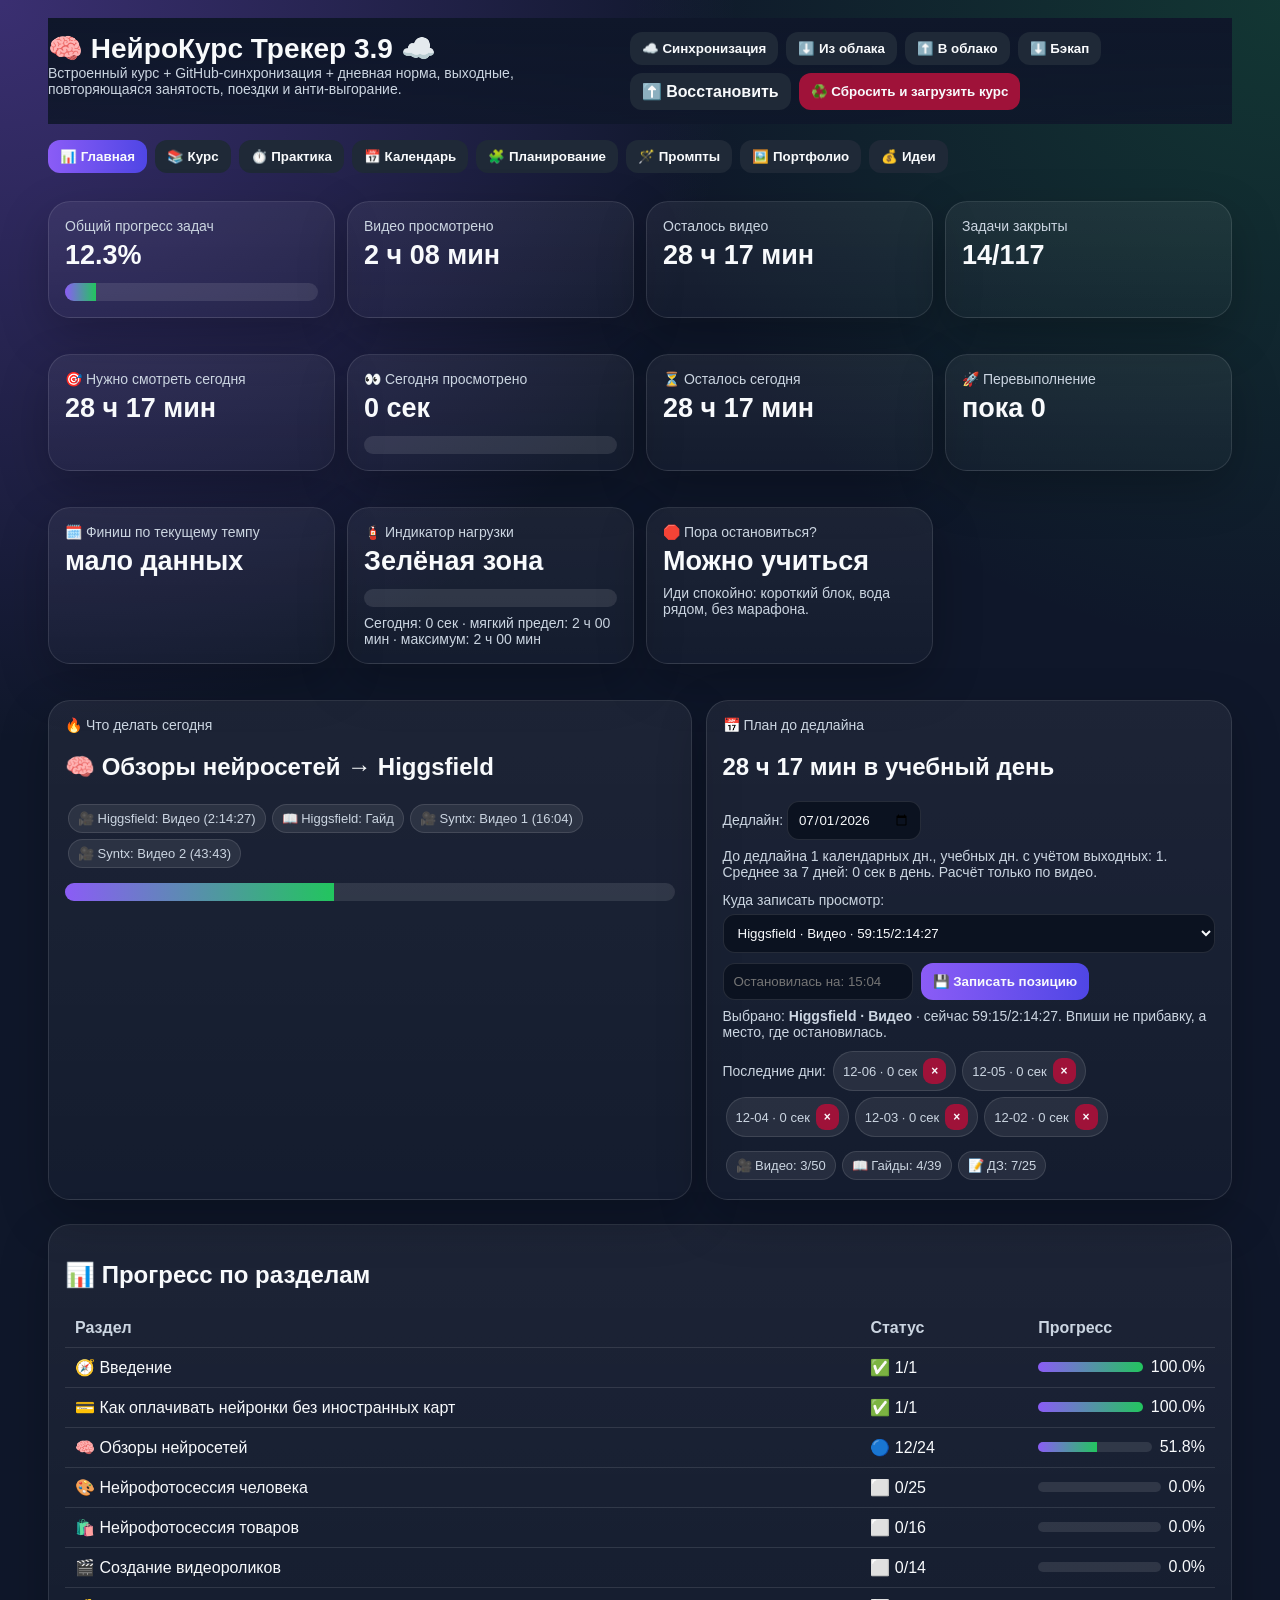
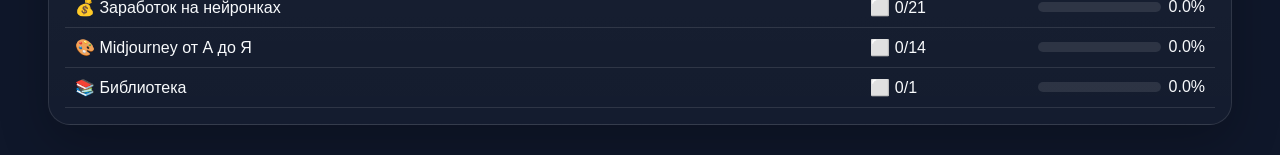
==== index.html @ 078c9fbd "Add files via upload" ====
<!doctype html>
<html lang="ru">
<head>
<meta charset="utf-8">
<meta name="viewport" content="width=device-width, initial-scale=1">
<link rel="manifest" href="./manifest.json">
<meta name="theme-color" content="#7c3aed">
<title>НейроКурс Трекер 3.9 ☁️</title>
<style>
:root{--bg:#0f172a;--card:#111827;--card2:#1f2937;--text:#f8fafc;--muted:#cbd5e1;--line:rgba(255,255,255,.11);--a:#8b5cf6;--b:#22c55e}
*{box-sizing:border-box}body{margin:0;font-family:Segoe UI,Arial,sans-serif;background:radial-gradient(circle at 0 0,rgba(139,92,246,.35),transparent 34%),radial-gradient(circle at 100% 0,rgba(34,197,94,.18),transparent 30%),var(--bg);color:var(--text)}.app{max-width:1220px;margin:auto;padding:18px}.top{display:flex;justify-content:space-between;gap:12px;align-items:flex-start;position:sticky;top:0;background:linear-gradient(180deg,var(--bg),rgba(15,23,42,.88));backdrop-filter:blur(10px);z-index:10;padding:14px 0}h1{margin:0;font-size:28px}.small{color:var(--muted);font-size:14px}button,.filelabel{border:0;border-radius:12px;padding:9px 12px;background:var(--card2);color:var(--text);cursor:pointer;font-weight:700}.primary{background:linear-gradient(90deg,var(--a),#4f46e5)}.good{background:#166534}.warn{background:#854d0e}.danger{background:#9f1239}input[type=file]{display:none}.actions,.nav,.tabs{display:flex;gap:8px;flex-wrap:wrap}.nav{margin:16px 0}.nav button.active,.tab.active{background:linear-gradient(90deg,var(--a),#4f46e5)}.cards{display:grid;grid-template-columns:repeat(4,1fr);gap:12px;margin:12px 0}.quickBtns{display:flex;gap:8px;flex-wrap:wrap;margin-top:10px}.ghost{background:rgba(255,255,255,.08)}.card{background:linear-gradient(180deg,rgba(255,255,255,.06),rgba(255,255,255,.025));border:1px solid var(--line);border-radius:22px;padding:16px;box-shadow:0 18px 50px rgba(0,0,0,.24);margin:12px 0}.metric{font-size:27px;font-weight:900;margin-top:6px}.bar{height:18px;background:rgba(255,255,255,.1);border-radius:999px;overflow:hidden;margin-top:12px}.fill{height:100%;background:linear-gradient(90deg,var(--a),var(--b));width:0%;transition:.25s}.grid{display:grid;grid-template-columns:1.1fr .9fr;gap:14px}.pill{display:inline-flex;gap:6px;align-items:center;background:rgba(255,255,255,.08);border:1px solid var(--line);padding:6px 9px;border-radius:999px;font-size:13px;color:var(--muted);margin:3px}.hidden{display:none}input,textarea,select{border:1px solid var(--line);background:#0b1220;color:var(--text);border-radius:12px;padding:10px;font-family:inherit}textarea{width:100%;min-height:80px}.search{width:100%;margin:8px 0}.item{display:grid;grid-template-columns:44px 1fr 120px 135px 185px;gap:10px;align-items:center;padding:10px;border:1px solid var(--line);border-radius:14px;background:rgba(255,255,255,.035);margin:7px 0}.type{font-size:22px;text-align:center}.title{font-weight:750}.duration{color:var(--muted)}.status{font-weight:900}.controls{display:flex;gap:6px;flex-wrap:wrap;justify-content:flex-end}.mini{padding:6px 8px;border-radius:9px;font-size:12px}.timeInput{width:80px}table{width:100%;border-collapse:collapse}td,th{padding:10px;border-bottom:1px solid var(--line);text-align:left}th{color:var(--muted)}.miniBar{height:10px;background:rgba(255,255,255,.1);border-radius:99px;overflow:hidden}.miniFill{height:100%;background:linear-gradient(90deg,var(--a),var(--b))}.formgrid{display:grid;grid-template-columns:1fr 1fr;gap:10px}.listCard{border:1px solid var(--line);border-radius:16px;padding:12px;margin:8px 0;background:rgba(255,255,255,.035)}.row{display:flex;justify-content:space-between;gap:10px}.calendar{display:grid;grid-template-columns:repeat(7,1fr);gap:6px}.day{min-height:62px;border:1px solid var(--line);border-radius:12px;padding:8px;background:rgba(255,255,255,.035)}.doneDay{background:rgba(34,197,94,.16);border-color:rgba(34,197,94,.45)}.today{outline:2px solid var(--a)}.loadGreen{background:linear-gradient(90deg,#22c55e,#84cc16)}.loadGold{background:linear-gradient(90deg,#22c55e,#facc15)}.loadAmber{background:linear-gradient(90deg,#f59e0b,#fb923c)}.loadRed{background:linear-gradient(90deg,#ef4444,#be123c)}.softBox{border-color:rgba(250,204,21,.35)}.stopBox{border-color:rgba(239,68,68,.45)}.tiny{font-size:12px;color:var(--muted)}.importedTag{color:#93c5fd}.deleteRow{display:flex;justify-content:flex-end;margin-top:8px}.weekdayGrid{display:grid;grid-template-columns:repeat(7,1fr);gap:6px;margin-top:8px}.checkpill{display:flex;align-items:center;justify-content:center;gap:6px;border:1px solid var(--line);border-radius:12px;padding:8px;background:rgba(255,255,255,.04);font-size:13px}.checkpill input{width:auto}.seriesTag{color:#c4b5fd}.rangeTag{color:#fcd34d}@media(max-width:620px){.weekdayGrid{grid-template-columns:repeat(2,1fr)}}@media(max-width:920px){.grid,.cards,.formgrid{grid-template-columns:1fr}.item{grid-template-columns:34px 1fr}.duration,.status,.controls{grid-column:2}.top{position:static;flex-direction:column}.calendar{grid-template-columns:repeat(2,1fr)}}
</style>
</head>
<body>
<div class="app">
<div class="top"><div><h1>🧠 НейроКурс Трекер 3.9 ☁️</h1><div class="small">Встроенный курс + GitHub-синхронизация + дневная норма, выходные, повторяющаяся занятость, поездки и анти-выгорание.</div></div><div class="actions"><button onclick="openSyncSettings()">☁️ Синхронизация</button><button onclick="cloudPull()">⬇️ Из облака</button><button onclick="cloudPush()">⬆️ В облако</button><button onclick="exportAll()">⬇️ Бэкап</button><label class="filelabel">⬆️ Восстановить<input type="file" id="importFile" accept=".json"></label><button onclick="hardReset()" class="danger">♻️ Сбросить и загрузить курс</button></div></div>

<div id="syncModal" class="card hidden" style="border-color:rgba(56,189,248,.45)">
<h2>☁️ Синхронизация через GitHub</h2>
<div class="small">Нужно один раз ввести данные. Прогресс будет храниться в файле <b>progress.json</b> в твоём репозитории.</div>
<div class="formgrid" style="margin-top:10px">
  <input id="syncOwner" placeholder="GitHub логин, например vasiekig-droid">
  <input id="syncRepo" placeholder="Репозиторий, например neurocourse-tracker">
  <input id="syncBranch" placeholder="Ветка, обычно main">
  <input id="syncToken" placeholder="GitHub token">
</div>
<div class="small" style="margin-top:8px">Токен хранится только в браузере этого устройства. Не публикуй его в GitHub и не отправляй никому.</div>
<div class="actions" style="margin-top:10px;justify-content:flex-start">
  <button class="primary" onclick="saveSyncSettings()">💾 Сохранить настройки</button>
  <button onclick="cloudPull()">⬇️ Загрузить прогресс</button>
  <button onclick="cloudPush()">⬆️ Сохранить прогресс</button>
  <button onclick="closeSyncSettings()">Закрыть</button>
</div>
<div id="syncStatus" class="small" style="margin-top:8px"></div>
</div>

<div class="nav"><button class="active" onclick="showPage('dashboard',this)">📊 Главная</button><button onclick="showPage('course',this)">📚 Курс</button><button onclick="showPage('practice',this)">⏱️ Практика</button><button onclick="showPage('calendar',this)">📅 Календарь</button><button onclick="showPage('planning',this)">🧩 Планирование</button><button onclick="showPage('prompts',this)">🪄 Промпты</button><button onclick="showPage('portfolio',this)">🖼️ Портфолио</button><button onclick="showPage('ideas',this)">💰 Идеи</button></div>
<section id="dashboard"><div class="cards"><div class="card"><div class="small">Общий прогресс задач</div><div class="metric" id="overallPct">0%</div><div class="bar"><div class="fill" id="overallFill"></div></div></div><div class="card"><div class="small">Видео просмотрено</div><div class="metric" id="watchedTime">0</div></div><div class="card"><div class="small">Осталось видео</div><div class="metric" id="leftTime">0</div></div><div class="card"><div class="small">Задачи закрыты</div><div class="metric" id="taskCount">0/0</div></div><div class="card"><div class="small">🎯 Нужно смотреть сегодня</div><div class="metric" id="dailyGoalTime">—</div></div><div class="card"><div class="small">👀 Сегодня просмотрено</div><div class="metric" id="todayVideoTime">—</div><div class="bar"><div class="fill" id="todayVideoFill"></div></div></div><div class="card"><div class="small">⏳ Осталось сегодня</div><div class="metric" id="todayLeftTime">—</div></div><div class="card"><div class="small">🚀 Перевыполнение</div><div class="metric" id="todayOverTime">—</div></div><div class="card"><div class="small">🗓️ Финиш по текущему темпу</div><div class="metric" id="forecastDate">—</div></div><div class="card" id="loadCard"><div class="small">🧯 Индикатор нагрузки</div><div class="metric" id="loadLevel">—</div><div class="bar"><div class="fill" id="loadFill"></div></div><div class="small" id="loadDetails" style="margin-top:8px"></div></div><div class="card" id="stopCard"><div class="small">🛑 Пора остановиться?</div><div class="metric" id="stopSignal">—</div><div class="small" id="stopAdvice" style="margin-top:8px"></div></div></div><div class="grid"><div class="card"><div class="small">🔥 Что делать сегодня</div><h2 id="todayTitle">—</h2><div id="todayList"></div><div class="bar"><div class="fill" id="focusFill"></div></div></div><div class="card"><div class="small">📅 План до дедлайна</div><h2 id="dailyNeed">—</h2><div class="small" style="margin:8px 0">Дедлайн: <input type="date" id="deadlineInput" onchange="setDeadline(this.value)" style="max-width:170px"></div><div id="planText" class="small"></div><div class="small" style="margin-top:12px">Куда записать просмотр:</div><select id="activeVideoSelect" onchange="refreshPositionHint()" style="width:100%;margin-top:6px"></select><div class="quickBtns"><input id="stopPositionInput" placeholder="Остановилась на: 15:04" style="width:190px"><button class="primary" onclick="setWatchedPositionFromCard()">💾 Записать позицию</button></div><div id="activeVideoText" class="small" style="margin-top:8px"></div><div id="todayHistory" class="small" style="margin-top:8px"></div><div id="typeStats" style="margin-top:8px"></div></div></div><div class="card"><h2>📊 Прогресс по разделам</h2><table><thead><tr><th>Раздел</th><th>Статус</th><th>Прогресс</th></tr></thead><tbody id="sectionTable"></tbody></table></div></section>
<section id="course" class="hidden"><input class="search" id="search" placeholder="🔎 Найти урок, гайд или домашку..."><div class="tabs" id="tabs"></div><div id="sectionBox"></div></section>
<section id="practice" class="hidden"><div class="card"><h2>⏱️ Учёт практики</h2><div class="formgrid"><input type="date" id="prDate"><input type="number" id="prMinutes" placeholder="Минут практики"><input id="prTopic" placeholder="Тема"><select id="prType"><option>Промпты</option><option>Генерации</option><option>Домашка</option><option>Постобработка</option><option>Портфолио</option></select></div><textarea id="prNote" placeholder="Заметка"></textarea><button class="primary" onclick="addPractice()">➕ Добавить практику</button><div id="practiceList"></div></div></section>
<section id="calendar" class="hidden"><div class="card"><h2>📅 Календарь занятий</h2><div id="calendarBox" class="calendar"></div></div></section>
<section id="planning" class="hidden">
  <div class="card">
    <h2>🧩 Планирование, выходные и занятость</h2>
    <div class="small">Здесь можно заложить выходной, добавить параллельную занятость и подобрать лучшие окна для учёбы. Эти данные тоже уходят в GitHub Sync.</div>
    <div class="formgrid" style="margin-top:10px">
      <input type="date" id="planDate" onchange="renderPlanning()">
      <input type="number" id="planMinutes" placeholder="Минут учёбы, пусто = дневная норма" onchange="renderPlanning()">
      <input type="time" id="planStart" value="09:00" onchange="savePlanPrefs();renderPlanning()">
      <input type="time" id="planEnd" value="21:00" onchange="savePlanPrefs();renderPlanning()">
    </div>
    <div class="actions" style="margin-top:10px;justify-content:flex-start">
      <button class="warn" onclick="toggleRestDay()">🏖️ Переключить выходной</button>
      <button onclick="exportStudyICS()">📅 Скачать .ics для Google Calendar</button>
    </div>
    <div id="restDayStatus" class="small" style="margin-top:8px"></div>
  </div>
  <div class="card">
    <h2>🧯 Анти-выгорание</h2>
    <div class="small">Настрой мягкий предел, после которого трекер начнёт показывать «хватит на сегодня». Это не запрет, а заботливый ограничитель, чтобы курс не превратился в наждачку для мозга.</div>
    <div class="formgrid" style="margin-top:10px">
      <input type="number" id="maxVideoPerDay" placeholder="Максимум видео в день, мин" onchange="saveWellnessPrefs()">
      <input type="number" id="softStopPercent" placeholder="Стоп после % от нормы" onchange="saveWellnessPrefs()">
      <input type="number" id="breakEveryMinutes" placeholder="Перерыв каждые, мин" onchange="saveWellnessPrefs()">
      <select id="eveningMode" onchange="saveWellnessPrefs()"><option value="normal">Вечером можно учиться</option><option value="soft">Вечером только лёгкий режим</option></select>
    </div>
    <div id="wellnessSettingsText" class="small" style="margin-top:8px"></div>
  </div>
  <div class="grid">
    <div class="card">
      <h2>🧱 Моя параллельная занятость</h2>
      <div class="small">Добавляй разовые дела или повторяющиеся блоки: танцы по понедельникам и четвергам, английский, смены детей, сон, готовка, семейное время, поездки.</div>
      <h3>➕ Разовая занятость</h3>
      <div class="formgrid">
        <input type="date" id="busyDate">
        <input id="busyTitle" placeholder="Например: школа, врач, семейные дела">
        <input type="time" id="busyStart">
        <input type="time" id="busyEnd">
      </div>
      <button class="primary" style="margin-top:10px" onclick="addBusy()">➕ Добавить разово</button>

      <div class="card" style="margin-top:12px;background:rgba(255,255,255,.025)">
        <h3 style="margin-top:0">🔁 Повторяющаяся занятость</h3>
        <div class="small">Выбери период и дни недели. Трекер сам разложит занятость по календарю и будет учитывать её при подборе окон для учёбы.</div>
        <div class="formgrid" style="margin-top:10px">
          <input id="recTitle" placeholder="Название: английский, танцы, сон, готовка">
          <select id="recCategory">
            <option value="📚 Учёба детей">📚 Учёба детей</option>
            <option value="💃 Кружки / танцы">💃 Кружки / танцы</option>
            <option value="🇬🇧 Английский">🇬🇧 Английский</option>
            <option value="🍲 Быт / готовка">🍲 Быт / готовка</option>
            <option value="😴 Сон / отдых">😴 Сон / отдых</option>
            <option value="👨‍👩‍👧‍👦 Семья">👨‍👩‍👧‍👦 Семья</option>
            <option value="🚗 Дорога / выход из дома">🚗 Дорога / выход из дома</option>
            <option value="✈️ Поездка">✈️ Поездка</option>
            <option value="🧱 Другое">🧱 Другое</option>
          </select>
          <input type="date" id="recStartDate">
          <input type="date" id="recEndDate">
          <input type="time" id="recStartTime" value="10:00">
          <input type="time" id="recEndTime" value="11:00">
        </div>
        <div class="weekdayGrid">
          <label class="checkpill"><input type="checkbox" class="recWeekday" value="1"> Пн</label>
          <label class="checkpill"><input type="checkbox" class="recWeekday" value="2"> Вт</label>
          <label class="checkpill"><input type="checkbox" class="recWeekday" value="3"> Ср</label>
          <label class="checkpill"><input type="checkbox" class="recWeekday" value="4"> Чт</label>
          <label class="checkpill"><input type="checkbox" class="recWeekday" value="5"> Пт</label>
          <label class="checkpill"><input type="checkbox" class="recWeekday" value="6"> Сб</label>
          <label class="checkpill"><input type="checkbox" class="recWeekday" value="0"> Вс</label>
        </div>
        <div class="actions" style="margin-top:10px;justify-content:flex-start">
          <button onclick="selectWeekdays([1,2,3,4,5])">Будни</button>
          <button onclick="selectWeekdays([1,4])">Пн + Чт</button>
          <button onclick="selectWeekdays([6,0])">Выходные</button>
          <button onclick="selectWeekdays([0,1,2,3,4,5,6])">Каждый день</button>
          <button onclick="selectWeekdays([])">Снять выбор</button>
        </div>
        <label class="pill" style="margin-top:10px"><input type="checkbox" id="recRestDay" style="width:auto"> Сделать эти дни выходными для учёбы</label>
        <div class="actions" style="margin-top:10px;justify-content:flex-start">
          <button class="primary" onclick="addRecurringBusy()">🔁 Добавить повторение</button>
        </div>
        <div id="recStatus" class="small" style="margin-top:8px"></div>
      </div>

      <div class="card" style="margin-top:12px;background:rgba(255,255,255,.025)">
        <h3 style="margin-top:0">✈️ Поездка / плотный период</h3>
        <div class="small">Для поездок, каникул, болезни, плотных семейных дней. Можно заблокировать весь день и/или сделать дни выходными для учёбы.</div>
        <div class="formgrid" style="margin-top:10px">
          <input id="tripTitle" placeholder="Например: поездка, гости, семейные дни">
          <input type="date" id="tripStartDate">
          <input type="date" id="tripEndDate">
          <select id="tripMode"><option value="restBusy">Блокировать весь день + выходной</option><option value="busyOnly">Блокировать весь день, но не выходной</option><option value="restOnly">Только выходной, без занятости</option></select>
        </div>
        <button class="warn" style="margin-top:10px" onclick="addTripPeriod()">✈️ Добавить период</button>
        <div id="tripStatus" class="small" style="margin-top:8px"></div>
      </div>

      <div class="card" style="margin-top:12px;background:rgba(255,255,255,.025)">
        <h3 style="margin-top:0">📥 Импорт занятости из Google Calendar</h3>
        <div class="small">Если импорт снова капризничает, можно не мучить эту дверь: повторяющиеся дела выше заменяют календарь внутри трекера.</div>
        <div class="actions" style="margin-top:10px;justify-content:flex-start">
          <label class="filelabel">📥 Загрузить .ics/.ical<input type="file" id="calendarImportFile" accept=".ics,.ical,text/calendar,.txt" onchange="importCalendarFile(event)"></label>
          <button class="danger" onclick="clearImportedBusy()">🧹 Удалить импорт из Google Calendar</button>
          <button class="danger" onclick="clearBusyForSelectedDate()">🗑️ Очистить занятость выбранного дня</button>
        </div>
        <div id="calendarImportStatus" class="small" style="margin-top:8px"></div>
      </div>
      <h3>Занятость выбранного дня</h3><div id="busyList"></div><h3>Вся ближайшая занятость</h3><div id="allBusyList"></div>
    </div>
    <div class="card">
      <h2>🕯️ Лучшие окна для учёбы</h2>
      <div id="bestSlots" class="small"></div>
    </div>
  </div>
</section>
<section id="prompts" class="hidden"><div class="card"><h2>🪄 База промптов</h2><div class="formgrid"><input id="promptTitle" placeholder="Название"><input id="promptTool" placeholder="Инструмент"></div><textarea id="promptText" placeholder="Промпт"></textarea><button class="primary" onclick="addPrompt()">➕ Сохранить</button><div id="promptList"></div></div></section>
<section id="portfolio" class="hidden"><div class="card"><h2>🖼️ Портфолио</h2><div class="formgrid"><input id="workTitle" placeholder="Название"><input id="workLink" placeholder="Ссылка"></div><textarea id="workNote" placeholder="Заметка"></textarea><button class="primary" onclick="addWork()">➕ Добавить</button><div id="workList"></div></div></section>
<section id="ideas" class="hidden"><div class="card"><h2>💰 Идеи заработка</h2><input id="ideaTitle" placeholder="Идея"><textarea id="ideaNote" placeholder="Описание"></textarea><button class="primary" onclick="addIdea()">➕ Добавить</button><div id="ideaList"></div></div></section>
</div>
<script>
const DEFAULT_COURSE = [{"section": "🧭 Введение", "lessons": [{"title": "Введение", "items": [{"type": "video", "title": "Введение", "duration": "5:58", "status": "done", "watched": "5:58"}]}]}, {"section": "💳 Как оплачивать нейронки без иностранных карт", "lessons": [{"title": "Оплата нейронок", "items": [{"type": "guide", "title": "Как оплатить нейронки", "duration": "", "status": "done"}]}]}, {"section": "🧠 Обзоры нейросетей", "lessons": [{"title": "ChatGPT", "items": [{"type": "video", "title": "Видео 1", "duration": "32:24", "status": "done", "watched": "32:24"}, {"type": "video", "title": "Видео 2", "duration": "30:37", "status": "done", "watched": "30:37"}, {"type": "guide", "title": "Гайд 1", "duration": "", "status": "done"}, {"type": "guide", "title": "Гайд 2", "duration": "", "status": "done"}, {"type": "guide", "title": "Гайд 3", "duration": "", "status": "done"}, {"type": "homework", "title": "Ознакомиться внимательно с PDF-файлами", "duration": "", "status": "done"}, {"type": "homework", "title": "Познакомиться с ChatGPT и его возможностями", "duration": "", "status": "done"}, {"type": "homework", "title": "Настроить ChatGPT под себя", "duration": "", "status": "done"}, {"type": "homework", "title": "Пообщаться в разных чатах, задавая разные роли", "duration": "", "status": "done"}, {"type": "homework", "title": "Исследовать GPT-агентов по сфере или интересам", "duration": "", "status": "done"}, {"type": "star", "title": "Исследовать другие текстовые нейронки", "duration": "", "status": "done"}, {"type": "star", "title": "Сравнить другие нейронки с ChatGPT", "duration": "", "status": "done"}]}, {"title": "Higgsfield", "items": [{"type": "video", "title": "Видео", "duration": "2:14:27", "status": "progress", "watched": "59:15"}, {"type": "guide", "title": "Гайд", "duration": "", "status": "todo"}]}, {"title": "Syntx", "items": [{"type": "video", "title": "Видео 1", "duration": "16:04", "status": "todo"}, {"type": "video", "title": "Видео 2", "duration": "43:43", "status": "todo"}, {"type": "video", "title": "Видео 3", "duration": "34:38", "status": "todo"}, {"type": "guide", "title": "Гайд", "duration": "", "status": "todo"}]}, {"title": "Runway", "items": [{"type": "video", "title": "Видео", "duration": "55:50", "status": "todo"}, {"type": "guide", "title": "Гайд", "duration": "", "status": "todo"}]}, {"title": "Kling", "items": [{"type": "video", "title": "Видео", "duration": "1:35:44", "status": "todo"}, {"type": "guide", "title": "Гайд", "duration": "", "status": "todo"}]}, {"title": "ZenCreator", "items": [{"type": "video", "title": "Видео", "duration": "1:07:32", "status": "todo"}, {"type": "guide", "title": "Гайд", "duration": "", "status": "todo"}]}]}, {"section": "🎨 Нейрофотосессия человека", "lessons": [{"title": "Обязательная подготовка", "items": [{"type": "video", "title": "Видео 1", "duration": "20:49", "status": "todo"}, {"type": "video", "title": "Видео 2", "duration": "23:42", "status": "todo"}, {"type": "guide", "title": "Гайд 1", "duration": "", "status": "todo"}, {"type": "guide", "title": "Гайд 2", "duration": "", "status": "todo"}, {"type": "homework", "title": "Подготовить датасет", "duration": "", "status": "todo"}, {"type": "homework", "title": "Подобрать минимум 10 референсов", "duration": "", "status": "todo"}, {"type": "homework", "title": "Сохранить референсы на компьютере", "duration": "", "status": "todo"}, {"type": "homework", "title": "Прописать промпты к референсам", "duration": "", "status": "todo"}, {"type": "star", "title": "Придумать идею фотосессии с ChatGPT", "duration": "", "status": "todo"}, {"type": "star", "title": "Проработать промпты по идее", "duration": "", "status": "todo"}]}, {"title": "Фотосессия с помощью Higgsfield", "items": [{"type": "video", "title": "Видео 1", "duration": "2:43", "status": "todo"}, {"type": "video", "title": "Видео 2", "duration": "47:10", "status": "todo"}, {"type": "video", "title": "Видео 3", "duration": "1:05:00", "status": "todo"}, {"type": "guide", "title": "Гайд", "duration": "", "status": "todo"}, {"type": "homework", "title": "Провести фотосессию по подготовленным промптам", "duration": "", "status": "todo"}, {"type": "homework", "title": "Сделать фото в Superjet", "duration": "", "status": "todo"}, {"type": "homework", "title": "Выложить работу в Telegram-группу «Ваши работы фото»", "duration": "", "status": "todo"}]}, {"title": "Постобработка фотосессий", "items": [{"type": "video", "title": "Видео", "duration": "12:53", "status": "todo"}, {"type": "guide", "title": "Гайд 1", "duration": "", "status": "todo"}, {"type": "guide", "title": "Гайд 2", "duration": "", "status": "todo"}, {"type": "guide", "title": "Гайд 3", "duration": "", "status": "todo"}]}, {"title": "Дополнительные гайды к фотосессиям", "items": [{"type": "guide", "title": "Гайд 1", "duration": "", "status": "todo"}, {"type": "guide", "title": "Гайд 2", "duration": "", "status": "todo"}, {"type": "guide", "title": "Гайд 3", "duration": "", "status": "todo"}]}, {"title": "Фотосессия с помощью NanaBanana или SeeDream", "items": [{"type": "guide", "title": "Гайд", "duration": "", "status": "todo"}]}]}, {"section": "🛍️ Нейрофотосессия товаров", "lessons": [{"title": "Введение", "items": [{"type": "video", "title": "Видео", "duration": "10:33", "status": "todo"}]}, {"title": "Связка ChatGPT + Midjourney", "items": [{"type": "video", "title": "Видео", "duration": "28:32", "status": "todo"}, {"type": "guide", "title": "Гайд", "duration": "", "status": "todo"}]}, {"title": "Связка ChatGPT + Midjourney + NanaBanana", "items": [{"type": "video", "title": "Видео", "duration": "22:28", "status": "todo"}, {"type": "guide", "title": "Гайд", "duration": "", "status": "todo"}]}, {"title": "Связка ChatGPT (платная подписка)", "items": [{"type": "video", "title": "Видео", "duration": "1:11:35", "status": "todo"}, {"type": "guide", "title": "Гайд", "duration": "", "status": "todo"}]}, {"title": "Доп. урок: фотосессия одежды и аксессуаров на практике", "items": [{"type": "video", "title": "Видео", "duration": "1:21:17", "status": "todo"}, {"type": "guide", "title": "Гайд", "duration": "", "status": "todo"}, {"type": "homework", "title": "Выбрать свою нишу или нишу на свой вкус", "duration": "", "status": "todo"}, {"type": "homework", "title": "Сделать фотосессии разных товаров из выбранной ниши", "duration": "", "status": "todo"}, {"type": "homework", "title": "Сделать видео для одного из предметов", "duration": "", "status": "todo"}, {"type": "homework", "title": "Подготовить разные ракурсы для видео", "duration": "", "status": "todo"}]}, {"title": "Продуктовые карточки для маркетплейсов", "items": [{"type": "video", "title": "Видео", "duration": "26:43", "status": "todo"}, {"type": "guide", "title": "Гайд 1", "duration": "", "status": "todo"}, {"type": "guide", "title": "Гайд 2", "duration": "", "status": "todo"}]}]}, {"section": "🎬 Создание видеороликов", "lessons": [{"title": "Введение", "items": [{"type": "video", "title": "Видео 1", "duration": "25:37", "status": "todo"}, {"type": "video", "title": "Видео 2", "duration": "19:06", "status": "todo"}]}, {"title": "Особенности создания привлекательного видео", "items": [{"type": "video", "title": "Видео 1", "duration": "8:57", "status": "todo"}, {"type": "video", "title": "Видео 2", "duration": "17:25", "status": "todo"}, {"type": "guide", "title": "Гайд", "duration": "", "status": "todo"}]}, {"title": "Генерация аудиодорожек", "items": [{"type": "video", "title": "Видео", "duration": "5:32", "status": "todo"}]}, {"title": "Подробный разбор создания видеоклипа", "items": [{"type": "video", "title": "Видео 1", "duration": "1:25", "status": "todo"}, {"type": "video", "title": "Видео 2", "duration": "45:53", "status": "todo"}]}, {"title": "Практическая работа по созданию видео", "items": [{"type": "video", "title": "Основное видео", "duration": "38:44", "status": "todo"}, {"type": "extra", "title": "Дополнительное видео 1", "duration": "33:52", "status": "todo"}, {"type": "extra", "title": "Дополнительное видео 2", "duration": "25:08", "status": "todo"}, {"type": "extra", "title": "Дополнительное видео 3", "duration": "40:25", "status": "todo"}]}, {"title": "Практическая работа по созданию видеоминиатюры", "items": [{"type": "video", "title": "Видео", "duration": "17:41", "status": "todo"}]}, {"title": "Продвижение и монетизация нейровидео", "items": [{"type": "video", "title": "Видео", "duration": "17:55", "status": "todo"}]}]}, {"section": "💰 Заработок на нейронках", "lessons": [{"title": "Введение", "items": [{"type": "video", "title": "Видео", "duration": "39:17", "status": "todo"}]}, {"title": "Как можно зарабатывать на нейросетях", "items": [{"type": "video", "title": "Видео", "duration": "3:10:33", "status": "todo"}, {"type": "guide", "title": "Гайд", "duration": "", "status": "todo"}, {"type": "homework", "title": "Подумать и выбрать интересную нишу", "duration": "", "status": "todo"}, {"type": "homework", "title": "Выбрать направление для первых шагов", "duration": "", "status": "todo"}]}, {"title": "Что именно продаём? Как создать оффер", "items": [{"type": "video", "title": "Видео", "duration": "1:19:34", "status": "todo"}, {"type": "guide", "title": "Гайд 1", "duration": "", "status": "todo"}, {"type": "guide", "title": "Гайд 2", "duration": "", "status": "todo"}, {"type": "homework", "title": "Создать свой оффер", "duration": "", "status": "todo"}, {"type": "homework", "title": "Выбрать нишу для проработки", "duration": "", "status": "todo"}, {"type": "homework", "title": "Разработать скрипты писем вместе с ChatGPT", "duration": "", "status": "todo"}]}, {"title": "Где искать клиентов", "items": [{"type": "video", "title": "Видео", "duration": "55:27", "status": "todo"}, {"type": "guide", "title": "Гайд 1", "duration": "", "status": "todo"}, {"type": "guide", "title": "Гайд 2", "duration": "", "status": "todo"}, {"type": "guide", "title": "Гайд 3", "duration": "", "status": "todo"}, {"type": "guide", "title": "Гайд 4", "duration": "", "status": "todo"}, {"type": "guide", "title": "Гайд 5", "duration": "", "status": "todo"}]}, {"title": "Ценообразование", "items": [{"type": "video", "title": "Видео", "duration": "21:48", "status": "todo"}, {"type": "guide", "title": "Гайд", "duration": "", "status": "todo"}]}, {"title": "Мои советы и лайфхаки", "items": [{"type": "video", "title": "Видео", "duration": "54:49", "status": "todo"}, {"type": "guide", "title": "Гайд", "duration": "", "status": "todo"}]}]}, {"section": "🎨 Midjourney от А до Я", "lessons": [{"title": "Введение", "items": [{"type": "video", "title": "Видео", "duration": "5:59", "status": "todo"}]}, {"title": "Навигация сайта", "items": [{"type": "video", "title": "Видео", "duration": "18:22", "status": "todo"}]}, {"title": "Настройки генерации", "items": [{"type": "video", "title": "Видео", "duration": "26:25", "status": "todo"}]}, {"title": "Генерация изображений", "items": [{"type": "video", "title": "Видео", "duration": "21:32", "status": "todo"}, {"type": "guide", "title": "Гайд 1", "duration": "", "status": "todo"}, {"type": "guide", "title": "Гайд 2", "duration": "", "status": "todo"}]}, {"title": "Редактирование генераций", "items": [{"type": "video", "title": "Видео", "duration": "12:48", "status": "todo"}]}, {"title": "Персонализация", "items": [{"type": "video", "title": "Видео", "duration": "11:26", "status": "todo"}]}, {"title": "Организация", "items": [{"type": "video", "title": "Видео", "duration": "6:45", "status": "todo"}]}, {"title": "Омни-референс", "items": [{"type": "video", "title": "Видео", "duration": "13:05", "status": "todo"}]}, {"title": "Чаты и совместная работа над проектами", "items": [{"type": "video", "title": "Видео", "duration": "4:29", "status": "todo"}]}, {"title": "Видеогенерации", "items": [{"type": "video", "title": "Видео", "duration": "7:22", "status": "todo"}]}, {"title": "Дополнительная информация по Midjourney", "items": [{"type": "video", "title": "Видео 1", "duration": "14:00", "status": "todo"}, {"type": "video", "title": "Видео 2", "duration": "13:57", "status": "todo"}]}]}, {"section": "📚 Библиотека", "lessons": [{"title": "Библиотека", "items": [{"type": "guide", "title": "18 гайдов", "duration": "", "status": "todo"}]}]}];
const KEY="neurocourse_v33_course", EXTRA="neurocourse_v33_extra", SYNC="neurocourse_v33_sync";let currentSection=0;let syncTimer=null;
let course=JSON.parse(localStorage.getItem(KEY)||JSON.stringify(DEFAULT_COURSE));
if(!Array.isArray(course)||course.length===0){course=JSON.parse(JSON.stringify(DEFAULT_COURSE));localStorage.setItem(KEY,JSON.stringify(course));}
let extra=JSON.parse(localStorage.getItem(EXTRA)||'{"practice":[],"prompts":[],"works":[],"ideas":[],"practiceDays":{}}');
function ensureExtra(){extra.practice=extra.practice||[];extra.prompts=extra.prompts||[];extra.works=extra.works||[];extra.ideas=extra.ideas||[];extra.practiceDays=extra.practiceDays||{};extra.videoDays=extra.videoDays||{};extra.restDays=extra.restDays||{};extra.restSeries=extra.restSeries||{};extra.busy=extra.busy||[];extra.viewingLog=extra.viewingLog||[];extra.settings=extra.settings||{};if(!extra.settings.deadline)extra.settings.deadline="2026-07-01";if(!extra.settings.planStart)extra.settings.planStart="09:00";if(!extra.settings.planEnd)extra.settings.planEnd="21:00";if(!extra.settings.maxVideoPerDay)extra.settings.maxVideoPerDay=120;if(!extra.settings.softStopPercent)extra.settings.softStopPercent=125;if(!extra.settings.breakEveryMinutes)extra.settings.breakEveryMinutes=45;if(!extra.settings.eveningMode)extra.settings.eveningMode="soft";}
ensureExtra();

function parseTime(t){if(!t)return 0;let p=String(t).trim().split(":").map(Number);if(p.some(Number.isNaN))return 0;if(p.length===2)return p[0]*60+p[1];if(p.length===3)return p[0]*3600+p[1]*60+p[2];return 0}
function fmt(sec){sec=Math.max(0,Math.round(sec||0));let h=Math.floor(sec/3600);sec%=3600;let m=Math.floor(sec/60),s=sec%60;if(h)return `${h} ч ${String(m).padStart(2,"0")} мин`;if(m)return `${m} мин ${String(s).padStart(2,"0")} сек`;return `${s} сек`}
function icon(t){return{video:"🎥",guide:"📖",homework:"📝",star:"⭐",extra:"🎁"}[t]||"•"}function label(s){return s==="done"?"✅ Сделано":s==="progress"?"🔵 В процессе":"⬜ Не начато"}
function itemProg(i){if(i.status==="done")return 1;if((i.type==="video"||i.type==="extra")&&i.status==="progress"){let d=parseTime(i.duration),w=parseTime(i.watched||"0:00");return d?Math.min(1,w/d):.5}return i.status==="progress"?.5:0}
function save(){localStorage.setItem(KEY,JSON.stringify(course));renderAll();scheduleCloudPush()}
function saveExtra(){localStorage.setItem(EXTRA,JSON.stringify(extra));renderAll();scheduleCloudPush()}
function stats(){let tv=0,wv=0,total=0,done=0,weighted=0,types={video:[0,0],guide:[0,0],homework:[0,0],star:[0,0],extra:[0,0]};course.forEach(s=>s.lessons.forEach(l=>l.items.forEach(i=>{total++;weighted+=itemProg(i);if(i.status==="done")done++;if(types[i.type]){types[i.type][1]++;if(i.status==="done")types[i.type][0]++}if(i.type==="video"||i.type==="extra"){let d=parseTime(i.duration);tv+=d;wv+=i.status==="done"?d:(i.status==="progress"?Math.min(d,parseTime(i.watched||"0:00")):0)}})));return{tv,wv,total,done,weighted,types}}
function sectionStats(s){let total=0,w=0,done=0;s.lessons.forEach(l=>l.items.forEach(i=>{total++;w+=itemProg(i);if(i.status==="done")done++}));return{pct:total?w/total*100:0,done,total}}
function isVideoItem(i){return i.type==="video"||i.type==="extra"}
function todayISO(){return new Date().toISOString().slice(0,10)}
function markToday(){ensureExtra();extra.practiceDays[todayISO()]=true;localStorage.setItem(EXTRA,JSON.stringify(extra))}
function toInputTime(sec){sec=Math.max(0,Math.round(sec||0));let h=Math.floor(sec/3600);sec%=3600;let m=Math.floor(sec/60),s=sec%60;return h?`${h}:${String(m).padStart(2,"0")}:${String(s).padStart(2,"0")}`:`${m}:${String(s).padStart(2,"0")}`}
function addVideoDay(sec, target){ensureExtra();if(sec<=0)return;const d=todayISO();extra.videoDays[d]=(extra.videoDays[d]||0)+sec;extra.practiceDays[d]=true;if(target){extra.viewingLog=extra.viewingLog||[];extra.viewingLog.push({date:d,sec,title:target.title||"Видео",si:target.si,li:target.li,ii:target.ii,createdAt:new Date().toISOString()});}localStorage.setItem(EXTRA,JSON.stringify(extra))}
function parsePosition(t){t=String(t||"").trim();if(!t)return 0;if(/^\d+$/.test(t)){if(t.length<=2)return Number(t)*60;let sec=Number(t.slice(-2));let min=Number(t.slice(0,-2));return min*60+sec;}return parseTime(t)}
function videoTargets(){let a=[];course.forEach((s,si)=>s.lessons.forEach((l,li)=>l.items.forEach((i,ii)=>{if(isVideoItem(i)){a.push({s,l,i,si,li,ii,value:`${si}|${li}|${ii}`,title:`${l.title} · ${i.title}`})}})));return a}
function findVideoByValue(v){let parts=String(v||"").split("|").map(Number);if(parts.length!==3||parts.some(Number.isNaN))return null;let [si,li,ii]=parts;let s=course[si],l=s&&s.lessons[li],i=l&&l.items[ii];return i?{s,l,i,si,li,ii,value:v,title:`${l.title} · ${i.title}`}:null}
function findActiveVideo(){let found=null;course.forEach((s,si)=>s.lessons.forEach((l,li)=>l.items.forEach((i,ii)=>{if(!found&&isVideoItem(i)&&i.status!=="done")found={s,l,i,si,li,ii,value:`${si}|${li}|${ii}`,title:`${l.title} · ${i.title}`}})));return found}
function renderVideoTargetSelect(){if(!window.activeVideoSelect)return;let current=activeVideoSelect.value;let targets=videoTargets().filter(x=>x.i.status!=="done"||parseTime(x.i.watched||"0:00")<parseTime(x.i.duration));if(!targets.length)targets=videoTargets();activeVideoSelect.innerHTML=targets.map(x=>`<option value="${x.value}">${x.title} · ${x.i.watched||"0:00"}/${x.i.duration}</option>`).join("");let active=findActiveVideo();let preferred=current|| (active&&active.value) || (targets[0]&&targets[0].value);if(preferred&&targets.some(x=>x.value===preferred))activeVideoSelect.value=preferred;refreshPositionHint()}
function refreshPositionHint(){if(!window.activeVideoSelect||!window.activeVideoText)return;let a=findVideoByValue(activeVideoSelect.value)||findActiveVideo();if(!a){activeVideoText.textContent="Все видео закрыты 🎉";return;}activeVideoText.innerHTML=`Выбрано: <b>${a.title}</b> · сейчас ${a.i.watched||"0:00"}/${a.i.duration}. Впиши не прибавку, а место, где остановилась.`}
function setWatchedPositionFromCard(){let a=findVideoByValue(activeVideoSelect.value)||findActiveVideo();if(!a){alert("Видео для записи не найдено.");return;}let newSec=parsePosition(stopPositionInput.value);let dur=parseTime(a.i.duration);if(!newSec){alert("Впиши позицию в формате 15:04 или 1:05:00.");return;}newSec=Math.min(dur,newSec);let oldSec=Math.min(dur,parseTime(a.i.watched||"0:00"));a.i.watched=toInputTime(newSec);a.i.status=newSec>=dur?"done":(newSec>0?"progress":"todo");let diff=newSec-oldSec;if(diff>0)addVideoDay(diff,{...a,title:a.title});else if(diff<0 && confirm("Новая позиция меньше старой. Просто исправить позицию без изменения сегодняшнего счётчика?")){}markToday();stopPositionInput.value="";save()}
function subtractFromCourse(sec){sec=Math.max(0,Math.round(sec||0));for(let si=course.length-1;si>=0&&sec>0;si--){for(let li=course[si].lessons.length-1;li>=0&&sec>0;li--){for(let ii=course[si].lessons[li].items.length-1;ii>=0&&sec>0;ii--){let i=course[si].lessons[li].items[ii];if(!isVideoItem(i))continue;let dur=parseTime(i.duration),w=i.status==="done"?dur:parseTime(i.watched||"0:00");if(w<=0)continue;let take=Math.min(w,sec);let nw=w-take;i.watched=nw?toInputTime(nw):"";i.status=nw>=dur?"done":(nw>0?"progress":"todo");sec-=take;}}}}
function deleteVideoDay(iso){ensureExtra();let sec=extra.videoDays[iso]||0;if(!sec)return;if(!confirm(`Удалить просмотр за ${iso}: ${fmt(sec)}? Это также откатит общий просмотр видео на эту сумму.`))return;subtractFromCourse(sec);delete extra.videoDays[iso];extra.viewingLog=(extra.viewingLog||[]).filter(x=>x.date!==iso);saveExtra();save()}
function deleteViewingLog(idx){ensureExtra();let item=(extra.viewingLog||[])[idx];if(!item)return;if(!confirm(`Удалить добавление: ${fmt(item.sec)} · ${item.title||"Видео"}?`))return;subtractFromCourse(item.sec);extra.videoDays[item.date]=Math.max(0,(extra.videoDays[item.date]||0)-item.sec);if(!extra.videoDays[item.date])delete extra.videoDays[item.date];extra.viewingLog.splice(idx,1);saveExtra();save()}
function todayVideoSeconds(){ensureExtra();return extra.videoDays[todayISO()]||0}
function getDeadline(){ensureExtra();return extra.settings.deadline||"2026-07-01"}
function setDeadline(v){ensureExtra();extra.settings.deadline=v||"2026-07-01";saveExtra()}
function isRestDay(iso){ensureExtra();return !!extra.restDays[iso]}
function countStudyDaysUntil(deadline){ensureExtra();let start=new Date(todayISO()+"T12:00:00"),end=new Date(deadline+"T12:00:00"),count=0;if(end<start)return 1;for(let d=new Date(start);d<=end;d.setDate(d.getDate()+1)){let iso=d.toISOString().slice(0,10);if(!extra.restDays[iso])count++;}return Math.max(1,count)}
function dailyNeedSeconds(leftSec){let deadline=getDeadline();return leftSec/countStudyDaysUntil(deadline)}
function timeToMin(t){if(!t)return 0;let [h,m]=t.split(":").map(Number);return (h||0)*60+(m||0)}
function minToTime(m){m=Math.max(0,Math.min(24*60,Math.round(m)));return String(Math.floor(m/60)).padStart(2,"0")+":"+String(m%60).padStart(2,"0")}
function prettyTimeRange(a,b){return `${minToTime(a)}–${minToTime(b)}`}
function savePlanPrefs(){ensureExtra();extra.settings.planStart=planStart.value||"09:00";extra.settings.planEnd=planEnd.value||"21:00";localStorage.setItem(EXTRA,JSON.stringify(extra));scheduleCloudPush()}
function saveWellnessPrefs(){ensureExtra();extra.settings.maxVideoPerDay=Number(maxVideoPerDay.value)||120;extra.settings.softStopPercent=Number(softStopPercent.value)||125;extra.settings.breakEveryMinutes=Number(breakEveryMinutes.value)||45;extra.settings.eveningMode=eveningMode.value||"soft";localStorage.setItem(EXTRA,JSON.stringify(extra));renderAll();scheduleCloudPush()}
function wellnessState(needSec,todaySec){ensureExtra();let maxSec=(Number(extra.settings.maxVideoPerDay)||120)*60,softPercent=Number(extra.settings.softStopPercent)||125,breakMin=Number(extra.settings.breakEveryMinutes)||45;let softStopSec=needSec?needSec*softPercent/100:maxSec;let stopSec=Math.min(maxSec,Math.max(softStopSec,needSec+15*60));let ratio=needSec?todaySec/needSec:0;let loadRatio=maxSec?todaySec/maxSec:0;let hour=new Date().getHours();let eveningSoft=extra.settings.eveningMode==="soft"&&hour>=20;let level="Зелёная зона",signal="Можно учиться",advice="Иди спокойно: короткий блок, вода рядом, без марафона.";let cls="loadGreen",pct=Math.min(100,Math.max(ratio,loadRatio)*100);if(isRestDay(todayISO())){level="День отдыха";signal=todaySec?"Лёгкий режим":"Отдыхай";advice=todaySec?"Раз уж училась в выходной, больше не разгоняйся. Достаточно маленькой победы.":"Сегодня можно не открывать курс. Восстановление тоже двигает прогресс.";cls="loadGold";pct=todaySec?35:10;}else if(todaySec>=stopSec){level="Красная зона";signal="Стоп на сегодня";advice="Норма уже закрыта с запасом. Лучше сохранить аппетит к курсу на завтра, чем выжать себя досуха.";cls="loadRed";pct=100;}else if(todaySec>=needSec&&needSec>0){level="Золотая точка";signal="Лучше остановиться";advice="Норма закрыта. Можно сделать только лёгкое закрепление: записать 1 мысль или сохранить промпт, но не начинать большой урок.";cls="loadGold";pct=Math.max(70,pct);}else if(todaySec>=needSec*0.75&&needSec>0){level="Финишная прямая";signal="Ещё чуть-чуть";advice="Досмотри небольшой кусочек и закрывай день. После нормы не прыгай в новый тяжёлый блок.";cls="loadAmber";pct=Math.max(55,pct);}if(eveningSoft&&todaySec>0&&cls!=="loadRed"){level=level+" · вечер";advice=advice+" Вечером лучше не брать тяжёлые уроки: только досмотр, заметки или лёгкая практика.";}let breaks=todaySec>=breakMin*60?` Сделай паузу: ты уже прошла ${fmt(todaySec)}, а перерыв рекомендован каждые ${breakMin} мин.`:"";return{level,signal,advice:advice+breaks,cls,pct:Math.min(100,pct),stopSec,maxSec};}
function busyForDate(iso){ensureExtra();return (extra.busy||[]).filter(b=>b.date===iso).sort((a,b)=>timeToMin(a.start)-timeToMin(b.start))}
function getStudyWindows(iso,needMin){ensureExtra();if(isRestDay(iso))return [];let start=timeToMin(extra.settings.planStart||"09:00"),end=timeToMin(extra.settings.planEnd||"21:00");if(end<=start)end=start+60;let blocks=busyForDate(iso).map(b=>({start:timeToMin(b.start),end:timeToMin(b.end),title:b.title||"занято"})).filter(b=>b.end>b.start).sort((a,b)=>a.start-b.start);let free=[],cursor=start;blocks.forEach(b=>{if(b.start>cursor)free.push({start:cursor,end:Math.min(b.start,end)});cursor=Math.max(cursor,b.end);});if(cursor<end)free.push({start:cursor,end:end});free=free.filter(s=>s.end-s.start>=15);let target=Math.max(15,Number(needMin)||0);return free.map(s=>{let len=s.end-s.start;let use=Math.min(len,target||len);return {start:s.start,end:s.start+use,freeStart:s.start,freeEnd:s.end,len};}).filter(s=>s.end>s.start).slice(0,5)}
function toggleRestDay(){ensureExtra();let iso=planDate.value||todayISO();if(extra.restDays[iso])delete extra.restDays[iso];else extra.restDays[iso]=true;saveExtra();renderPlanning()}
function addBusy(){ensureExtra();let item={date:busyDate.value||planDate.value||todayISO(),title:busyTitle.value.trim()||"Занято",start:busyStart.value||"10:00",end:busyEnd.value||"11:00",source:"manual"};if(timeToMin(item.end)<=timeToMin(item.start)){alert("Время окончания должно быть позже начала.");return;}extra.busy.push(item);busyTitle.value="";saveExtra();renderPlanning()}
function removeBusy(idx){ensureExtra();let item=extra.busy[idx];if(!item)return;if(!confirm(`Удалить занятость: ${item.date} · ${item.start}–${item.end} · ${item.title||"Занято"}?`))return;extra.busy.splice(idx,1);saveExtra();renderPlanning()}
function removeBusySeries(seriesId){ensureExtra();if(!seriesId)return;let count=(extra.busy||[]).filter(b=>b.seriesId===seriesId).length;let restCount=0;Object.keys(extra.restSeries||{}).forEach(iso=>{if((extra.restSeries[iso]||[]).includes(seriesId))restCount++;});if(!confirm(`Удалить всю серию? Будет удалено блоков: ${count}${restCount?`, выходных дней: ${restCount}`:""}.`))return;extra.busy=(extra.busy||[]).filter(b=>b.seriesId!==seriesId);Object.keys(extra.restSeries||{}).forEach(iso=>{extra.restSeries[iso]=(extra.restSeries[iso]||[]).filter(id=>id!==seriesId);if(!extra.restSeries[iso].length){delete extra.restSeries[iso]; if(extra.restDays[iso]) delete extra.restDays[iso];}});saveExtra();renderPlanning()}
function isoDateAdd(iso,days){let d=new Date(iso+"T12:00:00");d.setDate(d.getDate()+days);return d.toISOString().slice(0,10)}
function selectedWeekdays(){return Array.from(document.querySelectorAll(".recWeekday:checked")).map(x=>Number(x.value))}
function selectWeekdays(days){document.querySelectorAll(".recWeekday").forEach(x=>x.checked=days.includes(Number(x.value)));}
function addRestSeriesDate(iso,seriesId){ensureExtra();extra.restDays[iso]=true;extra.restSeries[iso]=extra.restSeries[iso]||[];if(!extra.restSeries[iso].includes(seriesId))extra.restSeries[iso].push(seriesId)}
function addRecurringBusy(){ensureExtra();let start=recStartDate.value||planDate.value||todayISO(),end=recEndDate.value||start,title=(recTitle.value||recCategory.value||"Повторяющаяся занятость").trim();if(end<start){alert("Дата окончания должна быть не раньше даты начала.");return;}let days=selectedWeekdays();if(!days.length){alert("Выбери дни недели. Например, Пн и Чт.");return;}let st=recStartTime.value||"10:00",en=recEndTime.value||"11:00";if(timeToMin(en)<=timeToMin(st)){alert("Время окончания должно быть позже начала.");return;}let seriesId="series_"+Date.now()+"_"+Math.random().toString(16).slice(2);let added=0,restAdded=0;for(let iso=start;iso<=end;iso=isoDateAdd(iso,1)){let wd=new Date(iso+"T12:00:00").getDay();if(!days.includes(wd))continue;extra.busy.push({date:iso,title,category:recCategory.value,start:st,end:en,source:"recurring",seriesId});added++;if(recRestDay.checked){addRestSeriesDate(iso,seriesId);restAdded++;}}recStatus.textContent=added?`✅ Добавлено повторение: ${added} блоков${restAdded?`, выходных дней: ${restAdded}`:""}.`:'Ничего не добавлено: в выбранном периоде нет таких дней недели.';recTitle.value="";saveExtra();renderPlanning()}
function addTripPeriod(){ensureExtra();let start=tripStartDate.value||planDate.value||todayISO(),end=tripEndDate.value||start,title=(tripTitle.value||"Поездка / плотный период").trim(),mode=tripMode.value||"restBusy";if(end<start){alert("Дата окончания должна быть не раньше даты начала.");return;}let seriesId="trip_"+Date.now()+"_"+Math.random().toString(16).slice(2);let busyAdded=0,restAdded=0;for(let iso=start;iso<=end;iso=isoDateAdd(iso,1)){if(mode==="restBusy"||mode==="busyOnly"){extra.busy.push({date:iso,title,start:"00:00",end:"23:59",source:"trip",seriesId});busyAdded++;}if(mode==="restBusy"||mode==="restOnly"){addRestSeriesDate(iso,seriesId);restAdded++;}}tripStatus.textContent=`✅ Период добавлен: ${start} — ${end}. Занятость: ${busyAdded}, выходные: ${restAdded}.`;tripTitle.value="";saveExtra();renderPlanning()}
function googleCalendarUrl(iso,start,end,title){let clean=s=>String(s||"").replace(/[\n\r]/g," ");let d=iso.replaceAll("-","");let fmtm=m=>String(Math.floor(m/60)).padStart(2,"0")+String(m%60).padStart(2,"0")+"00";let dates=`${d}T${fmtm(start)}/${d}T${fmtm(end)}`;return `https://calendar.google.com/calendar/render?action=TEMPLATE&text=${encodeURIComponent(clean(title))}&dates=${dates}&details=${encodeURIComponent("Учебное окно из НейроКурс Трекера")}`}
function downloadText(filename,text,type="text/plain"){let blob=new Blob([text],{type});let a=document.createElement("a");a.href=URL.createObjectURL(blob);a.download=filename;a.click();setTimeout(()=>URL.revokeObjectURL(a.href),1000)}
function icsDate(iso,min){let d=iso.replaceAll("-","");let hh=String(Math.floor(min/60)).padStart(2,"0"),mm=String(min%60).padStart(2,"0");return `${d}T${hh}${mm}00`}

function icsUnescape(v){return String(v||"").replace(/\\n/g," ").replace(/\\,/g,",").replace(/\\;/g,";").replace(/\\\\/g,"\\").trim()}
function unfoldICS(text){return String(text||"").replace(/\r\n[ \t]/g,"").replace(/\n[ \t]/g,"").replace(/\r/g,"\n")}
function parseICSDate(raw,params){
  raw=String(raw||"").trim(); params=params||"";
  if(!raw)return null;
  if(/^\d{8}$/.test(raw)){
    return {date:`${raw.slice(0,4)}-${raw.slice(4,6)}-${raw.slice(6,8)}`, start:"00:00", allDay:true};
  }
  const m=raw.match(/^(\d{4})(\d{2})(\d{2})T(\d{2})(\d{2})(\d{2})?(Z)?$/);
  if(!m)return null;
  if(m[7]){
    const d=new Date(Date.UTC(+m[1],+m[2]-1,+m[3],+m[4],+m[5],+(m[6]||0)));
    return {date:d.toISOString().slice(0,10), start:String(d.getHours()).padStart(2,"0")+":"+String(d.getMinutes()).padStart(2,"0"), allDay:false};
  }
  return {date:`${m[1]}-${m[2]}-${m[3]}`, start:`${m[4]}:${m[5]}`, allDay:false};
}
function parseICS(text){
  const src=unfoldICS(text), blocks=src.match(/BEGIN:VEVENT[\s\S]*?END:VEVENT/g)||[], events=[];
  blocks.forEach(block=>{
    let summary="Событие Google Calendar", start=null, end=null;
    block.split("\n").forEach(line=>{
      const pos=line.indexOf(":"); if(pos<0)return;
      const left=line.slice(0,pos), val=line.slice(pos+1), name=left.split(";")[0].toUpperCase(), params=left.slice(name.length);
      if(name==="SUMMARY")summary=icsUnescape(val)||summary;
      if(name==="DTSTART")start=parseICSDate(val,params);
      if(name==="DTEND")end=parseICSDate(val,params);
    });
    if(start){
      const item={date:start.date,title:summary,start:start.start,end:end&&end.date===start.date?end.start:(start.allDay?"23:59":"01:00"),source:"google-calendar"};
      if(timeToMin(item.end)<=timeToMin(item.start)) item.end=minToTime(Math.min(1439,timeToMin(item.start)+60));
      events.push(item);
    }
  });
  return events;
}
function busyKey(b){return [b.date,b.start,b.end,b.title,b.source||"manual"].join("|")}
function importBusyEvents(events){
  ensureExtra(); const existing=new Set((extra.busy||[]).map(busyKey)); let added=0, skipped=0;
  events.forEach(ev=>{ if(!ev.date||!ev.start||!ev.end){skipped++;return;} const k=busyKey(ev); if(existing.has(k)){skipped++;return;} extra.busy.push(ev); existing.add(k); added++; });
  saveExtra(); renderPlanning(); return {added,skipped};
}
function importCalendarFile(event){
  const file=event.target.files&&event.target.files[0]; if(!file)return;
  const reader=new FileReader();
  reader.onload=()=>{
    try{
      const events=parseICS(reader.result); const res=importBusyEvents(events);
      calendarImportStatus.innerHTML=`✅ Импортировано: <b>${res.added}</b>. Пропущено дублей/ошибок: ${res.skipped}.`;
    }catch(e){ calendarImportStatus.textContent="❌ Не получилось прочитать .ics: "+e.message; }
    event.target.value="";
  };
  reader.readAsText(file);
}
function clearImportedBusy(){
  ensureExtra(); const count=(extra.busy||[]).filter(b=>b.source==="google-calendar").length;
  if(!count){calendarImportStatus.textContent="Импортированных событий Google Calendar сейчас нет."; return;}
  if(!confirm(`Удалить все импортированные события Google Calendar? (${count})`))return;
  extra.busy=extra.busy.filter(b=>b.source!=="google-calendar"); saveExtra(); renderPlanning(); calendarImportStatus.textContent="🧹 Импортированные события удалены.";
}
function clearBusyForSelectedDate(){
  ensureExtra(); const iso=planDate.value||todayISO(); const count=(extra.busy||[]).filter(b=>b.date===iso).length;
  if(!count){calendarImportStatus.textContent="На выбранную дату занятости нет."; return;}
  if(!confirm(`Удалить всю занятость за ${iso}? (${count})`))return;
  extra.busy=extra.busy.filter(b=>b.date!==iso); saveExtra(); renderPlanning(); calendarImportStatus.textContent=`🗑️ Занятость за ${iso} удалена.`;
}

function exportStudyICS(){ensureExtra();let iso=planDate.value||todayISO();let needMin=Number(planMinutes.value)||Math.ceil(currentDailyGoal()/60);let wins=getStudyWindows(iso,needMin);if(!wins.length){alert("Нет подходящего окна для экспорта. Проверь выходной или занятость.");return;}let events=wins.slice(0,1).map((w,idx)=>`BEGIN:VEVENT\nUID:neurocourse-${iso}-${idx}@tracker\nDTSTAMP:${icsDate(todayISO(),12*60)}\nDTSTART:${icsDate(iso,w.start)}\nDTEND:${icsDate(iso,w.end)}\nSUMMARY:Учёба: НейроКурс\nDESCRIPTION:Окно подобрано в НейроКурс Трекере\nEND:VEVENT`).join("\n");downloadText(`neurocourse-study-${iso}.ics`,`BEGIN:VCALENDAR\nVERSION:2.0\nPRODID:-//NeuroCourse Tracker//RU\n${events}\nEND:VCALENDAR`,"text/calendar")}
function currentDailyGoal(){let st=stats(),left=Math.max(0,st.tv-st.wv);if(isRestDay(todayISO()))return 0;return dailyNeedSeconds(left)}
function sourceBadge(b){let src=b.source||"manual";if(src==="google-calendar")return `<span class="pill importedTag">📥 .ical</span>`;if(src==="recurring")return `<span class="pill seriesTag">🔁 повторение</span>`;if(src==="trip")return `<span class="pill rangeTag">✈️ период</span>`;return `<span class="pill">✍️ вручную</span>`}
function busyCardHTML(b){let idx=extra.busy.indexOf(b);let seriesBtn=b.seriesId?`<button class="mini danger" onclick="removeBusySeries('${b.seriesId}')">Удалить серию</button>`:"";return `<div class="listCard"><div class="row"><b>${b.date} · ${b.start}–${b.end}</b><div class="actions" style="justify-content:flex-end"><button class="mini danger" onclick="removeBusy(${idx})">Удалить</button>${seriesBtn}</div></div><div>${b.title||"Занято"} ${sourceBadge(b)}</div>${b.category?`<div class="small">${b.category}</div>`:""}</div>`}
function renderPlanning(){ensureExtra();if(!window.planDate)return;let iso=planDate.value||todayISO();planDate.value=iso;busyDate.value=busyDate.value||iso;if(window.recStartDate){recStartDate.value=recStartDate.value||iso;recEndDate.value=recEndDate.value||getDeadline();tripStartDate.value=tripStartDate.value||iso;tripEndDate.value=tripEndDate.value||iso;}planStart.value=extra.settings.planStart||"09:00";planEnd.value=extra.settings.planEnd||"21:00";if(window.maxVideoPerDay){maxVideoPerDay.value=extra.settings.maxVideoPerDay||120;softStopPercent.value=extra.settings.softStopPercent||125;breakEveryMinutes.value=extra.settings.breakEveryMinutes||45;eveningMode.value=extra.settings.eveningMode||"soft";wellnessSettingsText.textContent=`Предел: ${extra.settings.maxVideoPerDay} мин видео в день · стоп после ${extra.settings.softStopPercent}% нормы · перерыв каждые ${extra.settings.breakEveryMinutes} мин.`;} let st=stats(),left=Math.max(0,st.tv-st.wv),needSec=isRestDay(iso)?0:dailyNeedSeconds(left),needMin=Number(planMinutes.value)||Math.ceil(needSec/60);restDayStatus.innerHTML=isRestDay(iso)?`🏖️ <b>${iso}</b> отмечен как выходной. Норма этого дня переносится на рабочие учебные дни.`:`📚 <b>${iso}</b> учебный день. План: ${fmt(needMin*60)}.`;let busy=busyForDate(iso);busyList.innerHTML=busy.length?busy.map(busyCardHTML).join(""):"<div class='small'>На выбранную дату занятость не добавлена.</div>";if(window.allBusyList){let upcoming=(extra.busy||[]).slice().filter(b=>b.date>=todayISO()).sort((a,b)=>(a.date+a.start).localeCompare(b.date+b.start)).slice(0,60);allBusyList.innerHTML=upcoming.length?upcoming.map(busyCardHTML).join(""):"<div class='small'>Пока нет добавленной занятости.</div>";}let wins=getStudyWindows(iso,needMin);bestSlots.innerHTML=wins.length?wins.map((w,i)=>`<div class="listCard"><b>${i+1}. ${prettyTimeRange(w.start,w.end)}</b><div class="small">Свободное окно: ${prettyTimeRange(w.freeStart,w.freeEnd)} · можно учиться ${fmt((w.end-w.start)*60)}</div><div style="margin-top:8px"><a href="${googleCalendarUrl(iso,w.start,w.end,'Учёба: НейроКурс')}" target="_blank" style="color:#93c5fd">➕ Добавить в Google Calendar</a></div></div>`).join(""):"Подходящих окон нет. Попробуй расширить диапазон дня или убрать часть занятости."}
function lastVideoDays(n=7){ensureExtra();let out=[];for(let k=0;k<n;k++){let d=new Date();d.setDate(d.getDate()-k);let iso=d.toISOString().slice(0,10);out.push({iso,sec:extra.videoDays[iso]||0})}return out}
function avgLastDays(n=7){let arr=lastVideoDays(n);return arr.reduce((a,b)=>a+b.sec,0)/n}
function forecastFinishDate(leftSec){let avg=avgLastDays(7);if(!avg)return "мало данных";if(leftSec<=0)return "готово 🎉";let days=Math.ceil(leftSec/avg);let d=new Date();d.setDate(d.getDate()+days);return d.toLocaleDateString("ru-RU",{day:"numeric",month:"long",year:"numeric"})}
function findActiveVideo(){let firstTodo=null, firstProgress=null;course.forEach((s,si)=>s.lessons.forEach((l,li)=>l.items.forEach((i,ii)=>{if(!isVideoItem(i)||i.status==="done")return;let obj={s,l,i,si,li,ii,value:`${si}|${li}|${ii}`,title:`${l.title} · ${i.title}`};if(i.status==="progress"&&!firstProgress)firstProgress=obj;if(!firstTodo)firstTodo=obj;})));return firstProgress||firstTodo}
function applyVideoDelta(si,li,ii,deltaSec){let i=course[si].lessons[li].items[ii];if(!isVideoItem(i)||deltaSec<=0)return;let d=parseTime(i.duration),oldSec=Math.min(d,parseTime(i.watched||"0:00")),nextSec=Math.min(d,oldSec+deltaSec);i.watched=toInputTime(nextSec);i.status=nextSec>=d?"done":(nextSec>0?"progress":"todo");addVideoDay(Math.max(0,nextSec-oldSec));localStorage.setItem(KEY,JSON.stringify(course));localStorage.setItem(EXTRA,JSON.stringify(extra));renderAll();scheduleCloudPush()}
function addViewingToActive(minutes){minutes=Number(minutes)||0;if(minutes<=0)return;let a=findActiveVideo();if(!a){alert("Все видео уже закрыты 🎉");return;}applyVideoDelta(a.si,a.li,a.ii,minutes*60)}
function setStatus(si,li,ii,st){let i=course[si].lessons[li].items[ii];let oldSec=isVideoItem(i)?Math.min(parseTime(i.duration),parseTime(i.watched||"0:00")):0;i.status=st;if(st==="done"&&isVideoItem(i)){i.watched=i.duration;addVideoDay(Math.max(0,parseTime(i.duration)-oldSec),{si,li,ii,title:`${course[si].lessons[li].title} · ${i.title}`})}if(st==="todo")i.watched="";markToday();save()}
function updateWatched(si,li,ii,v){let i=course[si].lessons[li].items[ii];let oldSec=isVideoItem(i)?Math.min(parseTime(i.duration),parseTime(i.watched||"0:00")):0;i.watched=v;i.status=parseTime(v)>=parseTime(i.duration)?"done":(parseTime(v)>0?"progress":"todo");let newSec=isVideoItem(i)?Math.min(parseTime(i.duration),parseTime(v||"0:00")):0;addVideoDay(Math.max(0,newSec-oldSec),{si,li,ii,title:`${course[si].lessons[li].title} · ${i.title}`});markToday();save()}
function nextItems(n=4){let a=[];course.forEach((s,si)=>s.lessons.forEach((l,li)=>l.items.forEach((i,ii)=>{if(i.status!=="done"&&a.length<n)a.push({s,l,i,si,li,ii})})));return a}
function renderDashboard(){ensureExtra();let st=stats(),pct=st.total?st.weighted/st.total*100:0;overallPct.textContent=pct.toFixed(1)+"%";overallFill.style.width=pct+"%";watchedTime.textContent=fmt(st.wv);leftTime.textContent=fmt(st.tv-st.wv);taskCount.textContent=`${st.done}/${st.total}`;
let deadline=getDeadline();if(window.deadlineInput)deadlineInput.value=deadline;let deadlineDate=new Date(deadline+"T23:59:59"),now=new Date(),calendarDays=Math.max(1,Math.ceil((deadlineDate-now)/86400000)),studyDays=countStudyDaysUntil(deadline),left=Math.max(0,st.tv-st.wv),need=isRestDay(todayISO())?0:left/studyDays,todaySec=todayVideoSeconds(),todayLeft=Math.max(0,need-todaySec),todayOver=Math.max(0,todaySec-need);
dailyGoalTime.textContent=isRestDay(todayISO())?"выходной 🏖️":fmt(need);todayVideoTime.textContent=fmt(todaySec);todayLeftTime.textContent=isRestDay(todayISO())?"можно отдыхать":(todayLeft?fmt(todayLeft):"норма закрыта ✅");todayOverTime.textContent=todayOver?`+${fmt(todayOver)}`:"пока 0";todayVideoFill.style.width=(need?Math.min(100,todaySec/need*100):100)+"%";forecastDate.textContent=forecastFinishDate(left);let ws=wellnessState(need,todaySec);if(window.loadLevel){loadLevel.textContent=ws.level;loadFill.className="fill "+ws.cls;loadFill.style.width=ws.pct+"%";loadDetails.textContent=`Сегодня: ${fmt(todaySec)} · мягкий предел: ${fmt(ws.stopSec)} · максимум: ${fmt(ws.maxSec)}`;stopSignal.textContent=ws.signal;stopAdvice.textContent=ws.advice;if(ws.cls==="loadRed"){stopCard.classList.add("stopBox");loadCard.classList.add("stopBox");}else{stopCard.classList.remove("stopBox");loadCard.classList.remove("stopBox");}}
dailyNeed.textContent=isRestDay(todayISO())?"Сегодня выходной":`${fmt(need)} в учебный день`;let avg7=avgLastDays(7);planText.textContent=`До дедлайна ${calendarDays} календарных дн., учебных дн. с учётом выходных: ${studyDays}. Среднее за 7 дней: ${fmt(avg7)} в день. Расчёт только по видео.`;typeStats.innerHTML=`<span class="pill">🎥 Видео: ${st.types.video[0]}/${st.types.video[1]}</span><span class="pill">📖 Гайды: ${st.types.guide[0]}/${st.types.guide[1]}</span><span class="pill">📝 ДЗ: ${st.types.homework[0]+st.types.star[0]}/${st.types.homework[1]+st.types.star[1]}</span>`;
renderVideoTargetSelect();let recentLogs=(extra.viewingLog||[]).slice(-5).reverse();let daysHtml=lastVideoDays(5).map(d=>`<span class="pill">${d.iso.slice(5)} · ${fmt(d.sec)} <button class="mini danger" onclick="deleteVideoDay('${d.iso}')">×</button></span>`).join("");let logsHtml=recentLogs.length?`<div style="margin-top:6px">Последние добавления: `+recentLogs.map(log=>{let idx=(extra.viewingLog||[]).indexOf(log);return `<span class="pill">${fmt(log.sec)} · ${log.title||"Видео"} <button class="mini danger" onclick="deleteViewingLog(${idx})">×</button></span>`}).join("")+`</div>`:"";todayHistory.innerHTML="Последние дни: "+daysHtml+logsHtml;
let items=nextItems(4);todayTitle.textContent=items[0]?`${items[0].s.section} → ${items[0].l.title}`:"Всё закрыто 🎉";todayList.innerHTML=items.map(x=>`<div class="pill">${icon(x.i.type)} ${x.l.title}: ${x.i.title}${x.i.duration?` (${x.i.duration})`:""}</div>`).join("");focusFill.style.width=items[0]?itemProg(items[0].i)*100+"%":"100%";sectionTable.innerHTML=course.map(s=>{let ss=sectionStats(s);return`<tr><td>${s.section}</td><td>${ss.done===ss.total?"✅":ss.done>0?"🔵":"⬜"} ${ss.done}/${ss.total}</td><td><div style="display:flex;gap:8px;align-items:center"><div class="miniBar" style="flex:1"><div class="miniFill" style="width:${ss.pct}%"></div></div>${ss.pct.toFixed(1)}%</div></td></tr>`}).join("")}
function renderCourse(){tabs.innerHTML="";course.forEach((s,idx)=>{let b=document.createElement("button");b.className="tab"+(idx===currentSection?" active":"");b.textContent=s.section;b.onclick=()=>{currentSection=idx;renderCourse()};tabs.appendChild(b)});let q=(search.value||"").toLowerCase().trim(),s=course[currentSection],ss=sectionStats(s);let html=`<div class="card"><h2>${s.section}</h2><div class="pill">📈 ${ss.pct.toFixed(1)}%</div>`;s.lessons.forEach((l,li)=>{let text=(l.title+" "+l.items.map(i=>i.title).join(" ")).toLowerCase();if(q&&!text.includes(q))return;html+=`<div class="lesson"><h3>${l.title}</h3>`;l.items.forEach((i,ii)=>{let isV=i.type==="video"||i.type==="extra";html+=`<div class="item"><div class="type">${icon(i.type)}</div><div><div class="title">${i.title}</div>${i.status==="progress"&&isV?`<div class="small">Просмотрено: ${i.watched||"0:00"}</div>`:""}</div><div class="duration">${i.duration||"—"}</div><div class="status">${label(i.status)}</div><div class="controls">${isV?`<input class="timeInput" value="${i.watched||""}" placeholder="мм:сс" onchange="updateWatched(${currentSection},${li},${ii},this.value)">`:""}<button class="mini" onclick="setStatus(${currentSection},${li},${ii},'todo')">⬜</button><button class="mini warn" onclick="setStatus(${currentSection},${li},${ii},'progress')">🔵</button><button class="mini good" onclick="setStatus(${currentSection},${li},${ii},'done')">✅</button></div></div>`});html+=`</div>`});sectionBox.innerHTML=html+"</div>"}
function showPage(id,btn){document.querySelectorAll("section").forEach(s=>s.classList.add("hidden"));document.getElementById(id).classList.remove("hidden");document.querySelectorAll(".nav button").forEach(b=>b.classList.remove("active"));btn.classList.add("active");renderAll()}
function addPractice(){extra.practice.push({date:prDate.value||todayISO(),minutes:+prMinutes.value||0,topic:prTopic.value,type:prType.value,note:prNote.value});markToday();prMinutes.value=prTopic.value=prNote.value="";saveExtra()}
function removePractice(idx){if(confirm("Удалить эту запись практики?")){extra.practice.splice(idx,1);saveExtra()}}
function renderPractice(){practiceList.innerHTML=(extra.practice||[]).slice().reverse().map((p,ridx)=>{let idx=(extra.practice||[]).length-1-ridx;return `<div class="listCard"><div class="row"><b>${p.date} · ${p.type} · ${p.minutes} мин</b><button class="mini danger" onclick="removePractice(${idx})">Удалить</button></div><div>${p.topic||""}</div><div class="small">${p.note||""}</div></div>`}).join("")}
function renderCalendar(){ensureExtra();let d=new Date(),year=d.getFullYear(),month=d.getMonth(),last=new Date(year,month+1,0),html="";for(let i=1;i<=last.getDate();i++){let iso=new Date(year,month,i+1).toISOString().slice(0,10),cls=(extra.practiceDays&&extra.practiceDays[iso])?"day doneDay":"day";if(iso===todayISO())cls+=" today";let badges=[];if(extra.practiceDays&&extra.practiceDays[iso])badges.push("✅ занятие");if(extra.restDays&&extra.restDays[iso])badges.push("🏖️ выходной");let busyCount=busyForDate(iso).length;if(busyCount)badges.push(`🧱 ${busyCount} зан.`);html+=`<div class="${cls}"><b>${i}</b><br>${badges.join("<br>")}</div>`}calendarBox.innerHTML=html}
function addPrompt(){extra.prompts.push({title:promptTitle.value,tool:promptTool.value,text:promptText.value,date:todayISO()});promptTitle.value=promptTool.value=promptText.value="";saveExtra()}
function removePrompt(idx){if(confirm("Удалить этот промпт?")){extra.prompts.splice(idx,1);saveExtra()}}
function renderPrompts(){promptList.innerHTML=(extra.prompts||[]).slice().reverse().map((p,ridx)=>{let idx=(extra.prompts||[]).length-1-ridx;return `<div class="listCard"><div class="row"><b>${p.tool}: ${p.title}</b><button class="mini danger" onclick="removePrompt(${idx})">Удалить</button></div><pre style="white-space:pre-wrap">${p.text||""}</pre></div>`}).join("")}
function addWork(){extra.works.push({title:workTitle.value,link:workLink.value,note:workNote.value,date:todayISO()});workTitle.value=workLink.value=workNote.value="";saveExtra()}
function removeWork(idx){if(confirm("Удалить эту работу из портфолио?")){extra.works.splice(idx,1);saveExtra()}}
function renderWorks(){workList.innerHTML=(extra.works||[]).slice().reverse().map((w,ridx)=>{let idx=(extra.works||[]).length-1-ridx;return `<div class="listCard"><div class="row"><b>${w.title}</b><button class="mini danger" onclick="removeWork(${idx})">Удалить</button></div>${w.link?`<div><a href="${w.link}" target="_blank" style="color:#93c5fd">Открыть</a></div>`:""}<div>${w.note||""}</div></div>`}).join("")}
function addIdea(){extra.ideas.push({title:ideaTitle.value,note:ideaNote.value,date:todayISO()});ideaTitle.value=ideaNote.value="";saveExtra()}
function removeIdea(idx){if(confirm("Удалить эту идею?")){extra.ideas.splice(idx,1);saveExtra()}}
function renderIdeas(){ideaList.innerHTML=(extra.ideas||[]).slice().reverse().map((i,ridx)=>{let idx=(extra.ideas||[]).length-1-ridx;return `<div class="listCard"><div class="row"><b>${i.title}</b><button class="mini danger" onclick="removeIdea(${idx})">Удалить</button></div><div>${i.note||""}</div></div>`}).join("")}

function getSyncSettings(){
  return JSON.parse(localStorage.getItem(SYNC)||'{}');
}
function openSyncSettings(){
  const s=getSyncSettings();
  syncOwner.value=s.owner||"";
  syncRepo.value=s.repo||"neurocourse-tracker";
  syncBranch.value=s.branch||"main";
  syncToken.value=s.token||"";
  syncModal.classList.remove("hidden");
  syncStatus.textContent="Заполни поля и нажми «Сохранить настройки».";
}
function closeSyncSettings(){
  syncModal.classList.add("hidden");
}
function saveSyncSettings(){
  const s={
    owner:syncOwner.value.trim(),
    repo:syncRepo.value.trim()||"neurocourse-tracker",
    branch:syncBranch.value.trim()||"main",
    token:syncToken.value.trim()
  };
  localStorage.setItem(SYNC,JSON.stringify(s));
  syncStatus.textContent="✅ Настройки синхронизации сохранены.";
}
function syncConfigured(){
  const s=getSyncSettings();
  return !!(s.owner&&s.repo&&s.branch&&s.token);
}
function cloudPayload(){
  return {
    version:"3.9",
    updatedAt:new Date().toISOString(),
    course,
    extra
  };
}
function encodeUnicode(str){
  return btoa(unescape(encodeURIComponent(str)));
}
function decodeUnicode(str){
  return decodeURIComponent(escape(atob(str)));
}
async function githubGetFile(){
  const s=getSyncSettings();
  const url=`https://api.github.com/repos/${s.owner}/${s.repo}/contents/progress.json?ref=${s.branch}`;
  const res=await fetch(url,{headers:{Authorization:`Bearer ${s.token}`,Accept:"application/vnd.github+json"}});
  if(res.status===404) return null;
  if(!res.ok) throw new Error("GitHub GET: "+res.status+" "+await res.text());
  return await res.json();
}
async function cloudPull(){
  try{
    if(!syncConfigured()){openSyncSettings(); syncStatus.textContent="Сначала заполни настройки синхронизации."; return;}
    syncStatus.textContent="Загружаю прогресс из облака...";
    const file=await githubGetFile();
    if(!file){syncStatus.textContent="В облаке ещё нет progress.json. Сначала нажми «В облако» на устройстве, где актуальный прогресс."; return;}
    const data=JSON.parse(decodeUnicode(file.content.replace(/\n/g,"")));
    if(data.course) course=data.course;
    if(data.extra) extra=data.extra;
    localStorage.setItem(KEY,JSON.stringify(course));
    localStorage.setItem(EXTRA,JSON.stringify(extra));
    syncStatus.textContent="✅ Прогресс загружен из облака.";
    renderAll();
  }catch(e){
    syncStatus.textContent="❌ Ошибка загрузки: "+e.message;
    console.error(e);
  }
}
async function cloudPush(showStatus=true){
  try{
    if(!syncConfigured()){ if(showStatus){openSyncSettings(); syncStatus.textContent="Сначала заполни настройки синхронизации.";} return; }
    if(showStatus) syncStatus.textContent="Сохраняю прогресс в облако...";
    const s=getSyncSettings();
    const current=await githubGetFile();
    const body={
      message:"Update neurocourse progress",
      content:encodeUnicode(JSON.stringify(cloudPayload(),null,2)),
      branch:s.branch
    };
    if(current&&current.sha) body.sha=current.sha;
    const url=`https://api.github.com/repos/${s.owner}/${s.repo}/contents/progress.json`;
    const res=await fetch(url,{
      method:"PUT",
      headers:{Authorization:`Bearer ${s.token}`,Accept:"application/vnd.github+json","Content-Type":"application/json"},
      body:JSON.stringify(body)
    });
    if(!res.ok) throw new Error("GitHub PUT: "+res.status+" "+await res.text());
    if(showStatus) syncStatus.textContent="✅ Прогресс сохранён в облако.";
  }catch(e){
    if(showStatus) syncStatus.textContent="❌ Ошибка сохранения: "+e.message;
    console.error(e);
  }
}
function scheduleCloudPush(){
  if(!syncConfigured()) return;
  clearTimeout(syncTimer);
  syncTimer=setTimeout(()=>cloudPush(false),1200);
}

function exportAll(){let blob=new Blob([JSON.stringify({course,extra},null,2)],{type:"application/json"});let a=document.createElement("a");a.href=URL.createObjectURL(blob);a.download="neurocourse-full-backup.json";a.click()}
importFile.addEventListener("change",e=>{let f=e.target.files[0];if(!f)return;let r=new FileReader();r.onload=()=>{let data=JSON.parse(r.result);course=data.course||data;extra=data.extra||extra;localStorage.setItem(KEY,JSON.stringify(course));localStorage.setItem(EXTRA,JSON.stringify(extra));renderAll()};r.readAsText(f)})
function hardReset(){if(confirm("Загрузить встроенный курс заново?")){localStorage.removeItem(KEY);course=JSON.parse(JSON.stringify(DEFAULT_COURSE));localStorage.setItem(KEY,JSON.stringify(course));renderAll()}}
function renderAll(){renderDashboard();renderCourse();renderPractice();renderCalendar();renderPlanning();renderPrompts();renderWorks();renderIdeas()}
search.addEventListener("input",renderCourse);prDate.value=todayISO();if(window.planDate){planDate.value=todayISO();busyDate.value=todayISO();if(window.recStartDate){recStartDate.value=todayISO();recEndDate.value=getDeadline();tripStartDate.value=todayISO();tripEndDate.value=todayISO();}}renderAll();

if("serviceWorker" in navigator){window.addEventListener("load",()=>navigator.serviceWorker.register("./sw.js").catch(console.warn));}
</script>
</body></html>
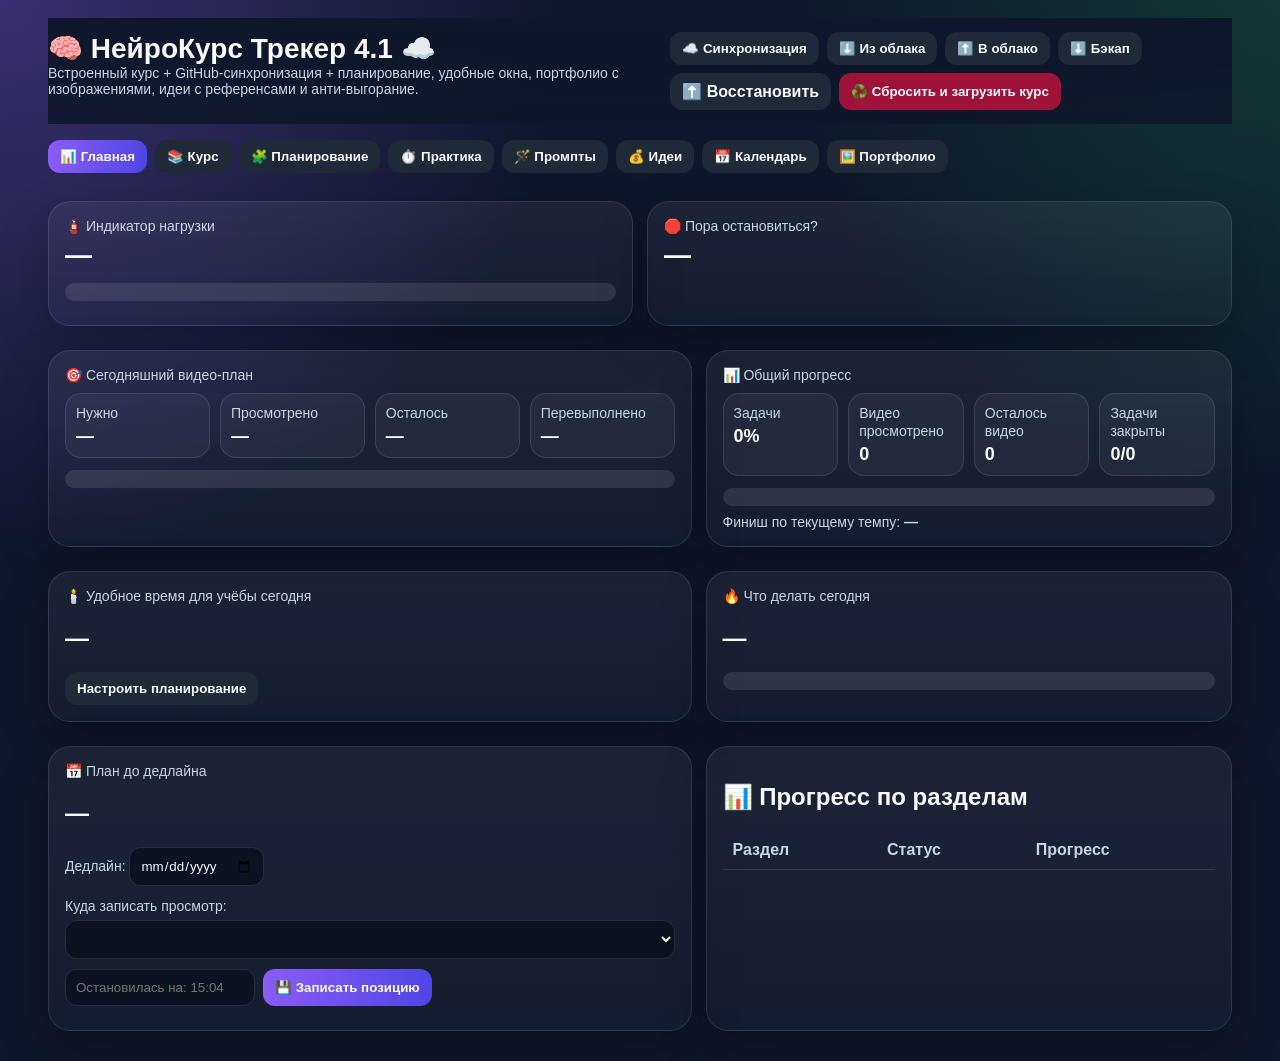
==== commit d17b206a: "Add files via upload" ====
--- a/index.html
+++ b/index.html
@@ -5,15 +5,15 @@
 <meta name="viewport" content="width=device-width, initial-scale=1">
 <link rel="manifest" href="./manifest.json">
 <meta name="theme-color" content="#7c3aed">
-<title>НейроКурс Трекер 3.9 ☁️</title>
+<title>НейроКурс Трекер 4.1 ☁️</title>
 <style>
 :root{--bg:#0f172a;--card:#111827;--card2:#1f2937;--text:#f8fafc;--muted:#cbd5e1;--line:rgba(255,255,255,.11);--a:#8b5cf6;--b:#22c55e}
-*{box-sizing:border-box}body{margin:0;font-family:Segoe UI,Arial,sans-serif;background:radial-gradient(circle at 0 0,rgba(139,92,246,.35),transparent 34%),radial-gradient(circle at 100% 0,rgba(34,197,94,.18),transparent 30%),var(--bg);color:var(--text)}.app{max-width:1220px;margin:auto;padding:18px}.top{display:flex;justify-content:space-between;gap:12px;align-items:flex-start;position:sticky;top:0;background:linear-gradient(180deg,var(--bg),rgba(15,23,42,.88));backdrop-filter:blur(10px);z-index:10;padding:14px 0}h1{margin:0;font-size:28px}.small{color:var(--muted);font-size:14px}button,.filelabel{border:0;border-radius:12px;padding:9px 12px;background:var(--card2);color:var(--text);cursor:pointer;font-weight:700}.primary{background:linear-gradient(90deg,var(--a),#4f46e5)}.good{background:#166534}.warn{background:#854d0e}.danger{background:#9f1239}input[type=file]{display:none}.actions,.nav,.tabs{display:flex;gap:8px;flex-wrap:wrap}.nav{margin:16px 0}.nav button.active,.tab.active{background:linear-gradient(90deg,var(--a),#4f46e5)}.cards{display:grid;grid-template-columns:repeat(4,1fr);gap:12px;margin:12px 0}.quickBtns{display:flex;gap:8px;flex-wrap:wrap;margin-top:10px}.ghost{background:rgba(255,255,255,.08)}.card{background:linear-gradient(180deg,rgba(255,255,255,.06),rgba(255,255,255,.025));border:1px solid var(--line);border-radius:22px;padding:16px;box-shadow:0 18px 50px rgba(0,0,0,.24);margin:12px 0}.metric{font-size:27px;font-weight:900;margin-top:6px}.bar{height:18px;background:rgba(255,255,255,.1);border-radius:999px;overflow:hidden;margin-top:12px}.fill{height:100%;background:linear-gradient(90deg,var(--a),var(--b));width:0%;transition:.25s}.grid{display:grid;grid-template-columns:1.1fr .9fr;gap:14px}.pill{display:inline-flex;gap:6px;align-items:center;background:rgba(255,255,255,.08);border:1px solid var(--line);padding:6px 9px;border-radius:999px;font-size:13px;color:var(--muted);margin:3px}.hidden{display:none}input,textarea,select{border:1px solid var(--line);background:#0b1220;color:var(--text);border-radius:12px;padding:10px;font-family:inherit}textarea{width:100%;min-height:80px}.search{width:100%;margin:8px 0}.item{display:grid;grid-template-columns:44px 1fr 120px 135px 185px;gap:10px;align-items:center;padding:10px;border:1px solid var(--line);border-radius:14px;background:rgba(255,255,255,.035);margin:7px 0}.type{font-size:22px;text-align:center}.title{font-weight:750}.duration{color:var(--muted)}.status{font-weight:900}.controls{display:flex;gap:6px;flex-wrap:wrap;justify-content:flex-end}.mini{padding:6px 8px;border-radius:9px;font-size:12px}.timeInput{width:80px}table{width:100%;border-collapse:collapse}td,th{padding:10px;border-bottom:1px solid var(--line);text-align:left}th{color:var(--muted)}.miniBar{height:10px;background:rgba(255,255,255,.1);border-radius:99px;overflow:hidden}.miniFill{height:100%;background:linear-gradient(90deg,var(--a),var(--b))}.formgrid{display:grid;grid-template-columns:1fr 1fr;gap:10px}.listCard{border:1px solid var(--line);border-radius:16px;padding:12px;margin:8px 0;background:rgba(255,255,255,.035)}.row{display:flex;justify-content:space-between;gap:10px}.calendar{display:grid;grid-template-columns:repeat(7,1fr);gap:6px}.day{min-height:62px;border:1px solid var(--line);border-radius:12px;padding:8px;background:rgba(255,255,255,.035)}.doneDay{background:rgba(34,197,94,.16);border-color:rgba(34,197,94,.45)}.today{outline:2px solid var(--a)}.loadGreen{background:linear-gradient(90deg,#22c55e,#84cc16)}.loadGold{background:linear-gradient(90deg,#22c55e,#facc15)}.loadAmber{background:linear-gradient(90deg,#f59e0b,#fb923c)}.loadRed{background:linear-gradient(90deg,#ef4444,#be123c)}.softBox{border-color:rgba(250,204,21,.35)}.stopBox{border-color:rgba(239,68,68,.45)}.tiny{font-size:12px;color:var(--muted)}.importedTag{color:#93c5fd}.deleteRow{display:flex;justify-content:flex-end;margin-top:8px}.weekdayGrid{display:grid;grid-template-columns:repeat(7,1fr);gap:6px;margin-top:8px}.checkpill{display:flex;align-items:center;justify-content:center;gap:6px;border:1px solid var(--line);border-radius:12px;padding:8px;background:rgba(255,255,255,.04);font-size:13px}.checkpill input{width:auto}.seriesTag{color:#c4b5fd}.rangeTag{color:#fcd34d}@media(max-width:620px){.weekdayGrid{grid-template-columns:repeat(2,1fr)}}@media(max-width:920px){.grid,.cards,.formgrid{grid-template-columns:1fr}.item{grid-template-columns:34px 1fr}.duration,.status,.controls{grid-column:2}.top{position:static;flex-direction:column}.calendar{grid-template-columns:repeat(2,1fr)}}
+*{box-sizing:border-box}body{margin:0;font-family:Segoe UI,Arial,sans-serif;background:radial-gradient(circle at 0 0,rgba(139,92,246,.35),transparent 34%),radial-gradient(circle at 100% 0,rgba(34,197,94,.18),transparent 30%),var(--bg);color:var(--text)}.app{max-width:1220px;margin:auto;padding:18px}.top{display:flex;justify-content:space-between;gap:12px;align-items:flex-start;position:sticky;top:0;background:linear-gradient(180deg,var(--bg),rgba(15,23,42,.88));backdrop-filter:blur(10px);z-index:10;padding:14px 0}h1{margin:0;font-size:28px}.small{color:var(--muted);font-size:14px}button,.filelabel{border:0;border-radius:12px;padding:9px 12px;background:var(--card2);color:var(--text);cursor:pointer;font-weight:700}.primary{background:linear-gradient(90deg,var(--a),#4f46e5)}.good{background:#166534}.warn{background:#854d0e}.danger{background:#9f1239}input[type=file]{display:none}.actions,.nav,.tabs{display:flex;gap:8px;flex-wrap:wrap}.nav{margin:16px 0}.nav button.active,.tab.active{background:linear-gradient(90deg,var(--a),#4f46e5)}.cards{display:grid;grid-template-columns:repeat(4,1fr);gap:12px;margin:12px 0}.quickBtns{display:flex;gap:8px;flex-wrap:wrap;margin-top:10px}.ghost{background:rgba(255,255,255,.08)}.card{background:linear-gradient(180deg,rgba(255,255,255,.06),rgba(255,255,255,.025));border:1px solid var(--line);border-radius:22px;padding:16px;box-shadow:0 18px 50px rgba(0,0,0,.24);margin:12px 0}.metric{font-size:27px;font-weight:900;margin-top:6px}.bar{height:18px;background:rgba(255,255,255,.1);border-radius:999px;overflow:hidden;margin-top:12px}.fill{height:100%;background:linear-gradient(90deg,var(--a),var(--b));width:0%;transition:.25s}.grid{display:grid;grid-template-columns:1.1fr .9fr;gap:14px}.pill{display:inline-flex;gap:6px;align-items:center;background:rgba(255,255,255,.08);border:1px solid var(--line);padding:6px 9px;border-radius:999px;font-size:13px;color:var(--muted);margin:3px}.hidden{display:none}input,textarea,select{border:1px solid var(--line);background:#0b1220;color:var(--text);border-radius:12px;padding:10px;font-family:inherit}textarea{width:100%;min-height:80px}.search{width:100%;margin:8px 0}.item{display:grid;grid-template-columns:44px 1fr 120px 135px 185px;gap:10px;align-items:center;padding:10px;border:1px solid var(--line);border-radius:14px;background:rgba(255,255,255,.035);margin:7px 0}.type{font-size:22px;text-align:center}.title{font-weight:750}.duration{color:var(--muted)}.status{font-weight:900}.controls{display:flex;gap:6px;flex-wrap:wrap;justify-content:flex-end}.mini{padding:6px 8px;border-radius:9px;font-size:12px}.timeInput{width:80px}table{width:100%;border-collapse:collapse}td,th{padding:10px;border-bottom:1px solid var(--line);text-align:left}th{color:var(--muted)}.miniBar{height:10px;background:rgba(255,255,255,.1);border-radius:99px;overflow:hidden}.miniFill{height:100%;background:linear-gradient(90deg,var(--a),var(--b))}.formgrid{display:grid;grid-template-columns:1fr 1fr;gap:10px}.listCard{border:1px solid var(--line);border-radius:16px;padding:12px;margin:8px 0;background:rgba(255,255,255,.035)}.row{display:flex;justify-content:space-between;gap:10px}.calendar{display:grid;grid-template-columns:repeat(7,1fr);gap:6px}.day{min-height:62px;border:1px solid var(--line);border-radius:12px;padding:8px;background:rgba(255,255,255,.035)}.doneDay{background:rgba(34,197,94,.16);border-color:rgba(34,197,94,.45)}.today{outline:2px solid var(--a)}.loadGreen{background:linear-gradient(90deg,#22c55e,#84cc16)}.loadGold{background:linear-gradient(90deg,#22c55e,#facc15)}.loadAmber{background:linear-gradient(90deg,#f59e0b,#fb923c)}.loadRed{background:linear-gradient(90deg,#ef4444,#be123c)}.softBox{border-color:rgba(250,204,21,.35)}.stopBox{border-color:rgba(239,68,68,.45)}.tiny{font-size:12px;color:var(--muted)}.importedTag{color:#93c5fd}.deleteRow{display:flex;justify-content:flex-end;margin-top:8px}.weekdayGrid{display:grid;grid-template-columns:repeat(7,1fr);gap:6px;margin-top:8px}.checkpill{display:flex;align-items:center;justify-content:center;gap:6px;border:1px solid var(--line);border-radius:12px;padding:8px;background:rgba(255,255,255,.04);font-size:13px}.checkpill input{width:auto}.seriesTag{color:#c4b5fd}.rangeTag{color:#fcd34d}.comboGrid{display:grid;grid-template-columns:repeat(4,1fr);gap:10px;margin-top:10px}.comboCell{border:1px solid var(--line);background:rgba(255,255,255,.045);border-radius:16px;padding:10px}.comboCell b{display:block;font-size:18px;margin-top:4px}.heroGrid{display:grid;grid-template-columns:1fr 1fr;gap:14px}.thumbGrid{display:grid;grid-template-columns:repeat(auto-fill,minmax(110px,1fr));gap:10px;margin-top:10px}.thumb{border:1px solid var(--line);border-radius:14px;overflow:hidden;background:rgba(255,255,255,.04)}.thumb img{width:100%;height:110px;object-fit:cover;display:block}.voiceBtn.listening{background:#9f1239}.workPreview{max-height:170px;object-fit:cover;border-radius:14px;border:1px solid var(--line);margin:6px 6px 0 0}.ideaRefs img{width:90px;height:90px;object-fit:cover;border-radius:12px;border:1px solid var(--line);margin:4px}@media(max-width:920px){.comboGrid,.heroGrid{grid-template-columns:1fr}}@media(max-width:620px){.weekdayGrid{grid-template-columns:repeat(2,1fr)}}@media(max-width:920px){.grid,.cards,.formgrid{grid-template-columns:1fr}.item{grid-template-columns:34px 1fr}.duration,.status,.controls{grid-column:2}.top{position:static;flex-direction:column}.calendar{grid-template-columns:repeat(2,1fr)}}
 </style>
 </head>
 <body>
 <div class="app">
-<div class="top"><div><h1>🧠 НейроКурс Трекер 3.9 ☁️</h1><div class="small">Встроенный курс + GitHub-синхронизация + дневная норма, выходные, повторяющаяся занятость, поездки и анти-выгорание.</div></div><div class="actions"><button onclick="openSyncSettings()">☁️ Синхронизация</button><button onclick="cloudPull()">⬇️ Из облака</button><button onclick="cloudPush()">⬆️ В облако</button><button onclick="exportAll()">⬇️ Бэкап</button><label class="filelabel">⬆️ Восстановить<input type="file" id="importFile" accept=".json"></label><button onclick="hardReset()" class="danger">♻️ Сбросить и загрузить курс</button></div></div>
+<div class="top"><div><h1>🧠 НейроКурс Трекер 4.1 ☁️</h1><div class="small">Встроенный курс + GitHub-синхронизация + планирование, удобные окна, портфолио с изображениями, идеи с референсами и анти-выгорание.</div></div><div class="actions"><button onclick="openSyncSettings()">☁️ Синхронизация</button><button onclick="cloudPull()">⬇️ Из облака</button><button onclick="cloudPush()">⬆️ В облако</button><button onclick="exportAll()">⬇️ Бэкап</button><label class="filelabel">⬆️ Восстановить<input type="file" id="importFile" accept=".json"></label><button onclick="hardReset()" class="danger">♻️ Сбросить и загрузить курс</button></div></div>
 
 <div id="syncModal" class="card hidden" style="border-color:rgba(56,189,248,.45)">
 <h2>☁️ Синхронизация через GitHub</h2>
@@ -34,8 +34,25 @@
 <div id="syncStatus" class="small" style="margin-top:8px"></div>
 </div>
 
-<div class="nav"><button class="active" onclick="showPage('dashboard',this)">📊 Главная</button><button onclick="showPage('course',this)">📚 Курс</button><button onclick="showPage('practice',this)">⏱️ Практика</button><button onclick="showPage('calendar',this)">📅 Календарь</button><button onclick="showPage('planning',this)">🧩 Планирование</button><button onclick="showPage('prompts',this)">🪄 Промпты</button><button onclick="showPage('portfolio',this)">🖼️ Портфолио</button><button onclick="showPage('ideas',this)">💰 Идеи</button></div>
-<section id="dashboard"><div class="cards"><div class="card"><div class="small">Общий прогресс задач</div><div class="metric" id="overallPct">0%</div><div class="bar"><div class="fill" id="overallFill"></div></div></div><div class="card"><div class="small">Видео просмотрено</div><div class="metric" id="watchedTime">0</div></div><div class="card"><div class="small">Осталось видео</div><div class="metric" id="leftTime">0</div></div><div class="card"><div class="small">Задачи закрыты</div><div class="metric" id="taskCount">0/0</div></div><div class="card"><div class="small">🎯 Нужно смотреть сегодня</div><div class="metric" id="dailyGoalTime">—</div></div><div class="card"><div class="small">👀 Сегодня просмотрено</div><div class="metric" id="todayVideoTime">—</div><div class="bar"><div class="fill" id="todayVideoFill"></div></div></div><div class="card"><div class="small">⏳ Осталось сегодня</div><div class="metric" id="todayLeftTime">—</div></div><div class="card"><div class="small">🚀 Перевыполнение</div><div class="metric" id="todayOverTime">—</div></div><div class="card"><div class="small">🗓️ Финиш по текущему темпу</div><div class="metric" id="forecastDate">—</div></div><div class="card" id="loadCard"><div class="small">🧯 Индикатор нагрузки</div><div class="metric" id="loadLevel">—</div><div class="bar"><div class="fill" id="loadFill"></div></div><div class="small" id="loadDetails" style="margin-top:8px"></div></div><div class="card" id="stopCard"><div class="small">🛑 Пора остановиться?</div><div class="metric" id="stopSignal">—</div><div class="small" id="stopAdvice" style="margin-top:8px"></div></div></div><div class="grid"><div class="card"><div class="small">🔥 Что делать сегодня</div><h2 id="todayTitle">—</h2><div id="todayList"></div><div class="bar"><div class="fill" id="focusFill"></div></div></div><div class="card"><div class="small">📅 План до дедлайна</div><h2 id="dailyNeed">—</h2><div class="small" style="margin:8px 0">Дедлайн: <input type="date" id="deadlineInput" onchange="setDeadline(this.value)" style="max-width:170px"></div><div id="planText" class="small"></div><div class="small" style="margin-top:12px">Куда записать просмотр:</div><select id="activeVideoSelect" onchange="refreshPositionHint()" style="width:100%;margin-top:6px"></select><div class="quickBtns"><input id="stopPositionInput" placeholder="Остановилась на: 15:04" style="width:190px"><button class="primary" onclick="setWatchedPositionFromCard()">💾 Записать позицию</button></div><div id="activeVideoText" class="small" style="margin-top:8px"></div><div id="todayHistory" class="small" style="margin-top:8px"></div><div id="typeStats" style="margin-top:8px"></div></div></div><div class="card"><h2>📊 Прогресс по разделам</h2><table><thead><tr><th>Раздел</th><th>Статус</th><th>Прогресс</th></tr></thead><tbody id="sectionTable"></tbody></table></div></section>
+<div class="nav"><button class="active" onclick="showPage('dashboard',this)">📊 Главная</button><button onclick="showPage('course',this)">📚 Курс</button><button onclick="showPage('planning',this)">🧩 Планирование</button><button onclick="showPage('practice',this)">⏱️ Практика</button><button onclick="showPage('prompts',this)">🪄 Промпты</button><button onclick="showPage('ideas',this)">💰 Идеи</button><button onclick="showPage('calendar',this)">📅 Календарь</button><button onclick="showPage('portfolio',this)">🖼️ Портфолио</button></div>
+<section id="dashboard">
+  <div class="heroGrid">
+    <div class="card" id="loadCard"><div class="small">🧯 Индикатор нагрузки</div><div class="metric" id="loadLevel">—</div><div class="bar"><div class="fill" id="loadFill"></div></div><div class="small" id="loadDetails" style="margin-top:8px"></div></div>
+    <div class="card" id="stopCard"><div class="small">🛑 Пора остановиться?</div><div class="metric" id="stopSignal">—</div><div class="small" id="stopAdvice" style="margin-top:8px"></div></div>
+  </div>
+  <div class="grid">
+    <div class="card"><div class="small">🎯 Сегодняшний видео-план</div><div class="comboGrid"><div class="comboCell"><span class="small">Нужно</span><b id="dailyGoalTime">—</b></div><div class="comboCell"><span class="small">Просмотрено</span><b id="todayVideoTime">—</b></div><div class="comboCell"><span class="small">Осталось</span><b id="todayLeftTime">—</b></div><div class="comboCell"><span class="small">Перевыполнено</span><b id="todayOverTime">—</b></div></div><div class="bar"><div class="fill" id="todayVideoFill"></div></div></div>
+    <div class="card"><div class="small">📊 Общий прогресс</div><div class="comboGrid"><div class="comboCell"><span class="small">Задачи</span><b id="overallPct">0%</b></div><div class="comboCell"><span class="small">Видео просмотрено</span><b id="watchedTime">0</b></div><div class="comboCell"><span class="small">Осталось видео</span><b id="leftTime">0</b></div><div class="comboCell"><span class="small">Задачи закрыты</span><b id="taskCount">0/0</b></div></div><div class="bar"><div class="fill" id="overallFill"></div></div><div class="small" style="margin-top:8px">Финиш по текущему темпу: <b id="forecastDate">—</b></div></div>
+  </div>
+  <div class="grid">
+    <div class="card"><div class="small">🕯️ Удобное время для учёбы сегодня</div><h2 id="dashboardBestSlot">—</h2><div id="dashboardBestSlots" class="small"></div><div class="actions" style="justify-content:flex-start;margin-top:10px"><button onclick="showPage('planning',document.querySelector('.nav button:nth-child(3)'))">Настроить планирование</button></div></div>
+    <div class="card"><div class="small">🔥 Что делать сегодня</div><h2 id="todayTitle">—</h2><div id="todayList"></div><div class="bar"><div class="fill" id="focusFill"></div></div></div>
+  </div>
+  <div class="grid">
+    <div class="card"><div class="small">📅 План до дедлайна</div><h2 id="dailyNeed">—</h2><div class="small" style="margin:8px 0">Дедлайн: <input type="date" id="deadlineInput" onchange="setDeadline(this.value)" style="max-width:170px"></div><div id="planText" class="small"></div><div class="small" style="margin-top:12px">Куда записать просмотр:</div><select id="activeVideoSelect" onchange="refreshPositionHint()" style="width:100%;margin-top:6px"></select><div class="quickBtns"><input id="stopPositionInput" placeholder="Остановилась на: 15:04" style="width:190px"><button class="primary" onclick="setWatchedPositionFromCard()">💾 Записать позицию</button></div><div id="activeVideoText" class="small" style="margin-top:8px"></div><div id="todayHistory" class="small hidden" style="margin-top:8px"></div><div id="typeStats" style="margin-top:8px"></div></div>
+    <div class="card"><h2>📊 Прогресс по разделам</h2><table><thead><tr><th>Раздел</th><th>Статус</th><th>Прогресс</th></tr></thead><tbody id="sectionTable"></tbody></table></div>
+  </div>
+</section>
 <section id="course" class="hidden"><input class="search" id="search" placeholder="🔎 Найти урок, гайд или домашку..."><div class="tabs" id="tabs"></div><div id="sectionBox"></div></section>
 <section id="practice" class="hidden"><div class="card"><h2>⏱️ Учёт практики</h2><div class="formgrid"><input type="date" id="prDate"><input type="number" id="prMinutes" placeholder="Минут практики"><input id="prTopic" placeholder="Тема"><select id="prType"><option>Промпты</option><option>Генерации</option><option>Домашка</option><option>Постобработка</option><option>Портфолио</option></select></div><textarea id="prNote" placeholder="Заметка"></textarea><button class="primary" onclick="addPractice()">➕ Добавить практику</button><div id="practiceList"></div></div></section>
 <section id="calendar" class="hidden"><div class="card"><h2>📅 Календарь занятий</h2><div id="calendarBox" class="calendar"></div></div></section>
@@ -51,9 +68,9 @@
     </div>
     <div class="actions" style="margin-top:10px;justify-content:flex-start">
       <button class="warn" onclick="toggleRestDay()">🏖️ Переключить выходной</button>
-      <button onclick="exportStudyICS()">📅 Скачать .ics для Google Calendar</button>
+      <button class="primary" onclick="generateStudyPlan()">✨ Сгенерировать удобное время</button><button onclick="exportStudyICS()">📅 Скачать .ics для Google Calendar</button>
     </div>
-    <div id="restDayStatus" class="small" style="margin-top:8px"></div>
+    <div id="restDayStatus" class="small" style="margin-top:8px"></div><div id="generatedStudyStatus" class="small" style="margin-top:8px"></div>
   </div>
   <div class="card">
     <h2>🧯 Анти-выгорание</h2>
@@ -155,8 +172,8 @@
   </div>
 </section>
 <section id="prompts" class="hidden"><div class="card"><h2>🪄 База промптов</h2><div class="formgrid"><input id="promptTitle" placeholder="Название"><input id="promptTool" placeholder="Инструмент"></div><textarea id="promptText" placeholder="Промпт"></textarea><button class="primary" onclick="addPrompt()">➕ Сохранить</button><div id="promptList"></div></div></section>
-<section id="portfolio" class="hidden"><div class="card"><h2>🖼️ Портфолио</h2><div class="formgrid"><input id="workTitle" placeholder="Название"><input id="workLink" placeholder="Ссылка"></div><textarea id="workNote" placeholder="Заметка"></textarea><button class="primary" onclick="addWork()">➕ Добавить</button><div id="workList"></div></div></section>
-<section id="ideas" class="hidden"><div class="card"><h2>💰 Идеи заработка</h2><input id="ideaTitle" placeholder="Идея"><textarea id="ideaNote" placeholder="Описание"></textarea><button class="primary" onclick="addIdea()">➕ Добавить</button><div id="ideaList"></div></div></section>
+<section id="portfolio" class="hidden"><div class="card"><h2>🖼️ Портфолио</h2><div class="formgrid"><input id="workTitle" placeholder="Название"><input id="workLink" placeholder="Ссылка"></div><textarea id="workNote" placeholder="Заметка"></textarea><div class="actions" style="justify-content:flex-start;margin-top:10px"><label class="filelabel">🖼️ Загрузить изображения<input type="file" id="workImages" accept="image/*" multiple onchange="handleWorkImages(event)"></label><button class="primary" onclick="addWork()">➕ Добавить</button></div><div id="workImagePreview" class="thumbGrid"></div><div id="workList"></div></div></section>
+<section id="ideas" class="hidden"><div class="card"><h2>💰 Идеи</h2><input id="ideaTitle" placeholder="Идея"><textarea id="ideaNote" placeholder="Описание, мысли, план, оффер"></textarea><div class="actions" style="justify-content:flex-start;margin-top:10px"><label class="filelabel">📎 Загрузить референсы<input type="file" id="ideaRefs" accept="image/*" multiple onchange="handleIdeaRefs(event)"></label><button id="ideaVoiceBtn" onclick="startVoiceToIdea()">🎙️ Надиктовать</button><button class="primary" onclick="addIdea()">➕ Добавить</button></div><div id="ideaRefPreview" class="thumbGrid"></div><div class="small" id="voiceStatus" style="margin-top:8px"></div><div id="ideaList"></div></div></section>
 </div>
 <script>
 const DEFAULT_COURSE = [{"section": "🧭 Введение", "lessons": [{"title": "Введение", "items": [{"type": "video", "title": "Введение", "duration": "5:58", "status": "done", "watched": "5:58"}]}]}, {"section": "💳 Как оплачивать нейронки без иностранных карт", "lessons": [{"title": "Оплата нейронок", "items": [{"type": "guide", "title": "Как оплатить нейронки", "duration": "", "status": "done"}]}]}, {"section": "🧠 Обзоры нейросетей", "lessons": [{"title": "ChatGPT", "items": [{"type": "video", "title": "Видео 1", "duration": "32:24", "status": "done", "watched": "32:24"}, {"type": "video", "title": "Видео 2", "duration": "30:37", "status": "done", "watched": "30:37"}, {"type": "guide", "title": "Гайд 1", "duration": "", "status": "done"}, {"type": "guide", "title": "Гайд 2", "duration": "", "status": "done"}, {"type": "guide", "title": "Гайд 3", "duration": "", "status": "done"}, {"type": "homework", "title": "Ознакомиться внимательно с PDF-файлами", "duration": "", "status": "done"}, {"type": "homework", "title": "Познакомиться с ChatGPT и его возможностями", "duration": "", "status": "done"}, {"type": "homework", "title": "Настроить ChatGPT под себя", "duration": "", "status": "done"}, {"type": "homework", "title": "Пообщаться в разных чатах, задавая разные роли", "duration": "", "status": "done"}, {"type": "homework", "title": "Исследовать GPT-агентов по сфере или интересам", "duration": "", "status": "done"}, {"type": "star", "title": "Исследовать другие текстовые нейронки", "duration": "", "status": "done"}, {"type": "star", "title": "Сравнить другие нейронки с ChatGPT", "duration": "", "status": "done"}]}, {"title": "Higgsfield", "items": [{"type": "video", "title": "Видео", "duration": "2:14:27", "status": "progress", "watched": "59:15"}, {"type": "guide", "title": "Гайд", "duration": "", "status": "todo"}]}, {"title": "Syntx", "items": [{"type": "video", "title": "Видео 1", "duration": "16:04", "status": "todo"}, {"type": "video", "title": "Видео 2", "duration": "43:43", "status": "todo"}, {"type": "video", "title": "Видео 3", "duration": "34:38", "status": "todo"}, {"type": "guide", "title": "Гайд", "duration": "", "status": "todo"}]}, {"title": "Runway", "items": [{"type": "video", "title": "Видео", "duration": "55:50", "status": "todo"}, {"type": "guide", "title": "Гайд", "duration": "", "status": "todo"}]}, {"title": "Kling", "items": [{"type": "video", "title": "Видео", "duration": "1:35:44", "status": "todo"}, {"type": "guide", "title": "Гайд", "duration": "", "status": "todo"}]}, {"title": "ZenCreator", "items": [{"type": "video", "title": "Видео", "duration": "1:07:32", "status": "todo"}, {"type": "guide", "title": "Гайд", "duration": "", "status": "todo"}]}]}, {"section": "🎨 Нейрофотосессия человека", "lessons": [{"title": "Обязательная подготовка", "items": [{"type": "video", "title": "Видео 1", "duration": "20:49", "status": "todo"}, {"type": "video", "title": "Видео 2", "duration": "23:42", "status": "todo"}, {"type": "guide", "title": "Гайд 1", "duration": "", "status": "todo"}, {"type": "guide", "title": "Гайд 2", "duration": "", "status": "todo"}, {"type": "homework", "title": "Подготовить датасет", "duration": "", "status": "todo"}, {"type": "homework", "title": "Подобрать минимум 10 референсов", "duration": "", "status": "todo"}, {"type": "homework", "title": "Сохранить референсы на компьютере", "duration": "", "status": "todo"}, {"type": "homework", "title": "Прописать промпты к референсам", "duration": "", "status": "todo"}, {"type": "star", "title": "Придумать идею фотосессии с ChatGPT", "duration": "", "status": "todo"}, {"type": "star", "title": "Проработать промпты по идее", "duration": "", "status": "todo"}]}, {"title": "Фотосессия с помощью Higgsfield", "items": [{"type": "video", "title": "Видео 1", "duration": "2:43", "status": "todo"}, {"type": "video", "title": "Видео 2", "duration": "47:10", "status": "todo"}, {"type": "video", "title": "Видео 3", "duration": "1:05:00", "status": "todo"}, {"type": "guide", "title": "Гайд", "duration": "", "status": "todo"}, {"type": "homework", "title": "Провести фотосессию по подготовленным промптам", "duration": "", "status": "todo"}, {"type": "homework", "title": "Сделать фото в Superjet", "duration": "", "status": "todo"}, {"type": "homework", "title": "Выложить работу в Telegram-группу «Ваши работы фото»", "duration": "", "status": "todo"}]}, {"title": "Постобработка фотосессий", "items": [{"type": "video", "title": "Видео", "duration": "12:53", "status": "todo"}, {"type": "guide", "title": "Гайд 1", "duration": "", "status": "todo"}, {"type": "guide", "title": "Гайд 2", "duration": "", "status": "todo"}, {"type": "guide", "title": "Гайд 3", "duration": "", "status": "todo"}]}, {"title": "Дополнительные гайды к фотосессиям", "items": [{"type": "guide", "title": "Гайд 1", "duration": "", "status": "todo"}, {"type": "guide", "title": "Гайд 2", "duration": "", "status": "todo"}, {"type": "guide", "title": "Гайд 3", "duration": "", "status": "todo"}]}, {"title": "Фотосессия с помощью NanaBanana или SeeDream", "items": [{"type": "guide", "title": "Гайд", "duration": "", "status": "todo"}]}]}, {"section": "🛍️ Нейрофотосессия товаров", "lessons": [{"title": "Введение", "items": [{"type": "video", "title": "Видео", "duration": "10:33", "status": "todo"}]}, {"title": "Связка ChatGPT + Midjourney", "items": [{"type": "video", "title": "Видео", "duration": "28:32", "status": "todo"}, {"type": "guide", "title": "Гайд", "duration": "", "status": "todo"}]}, {"title": "Связка ChatGPT + Midjourney + NanaBanana", "items": [{"type": "video", "title": "Видео", "duration": "22:28", "status": "todo"}, {"type": "guide", "title": "Гайд", "duration": "", "status": "todo"}]}, {"title": "Связка ChatGPT (платная подписка)", "items": [{"type": "video", "title": "Видео", "duration": "1:11:35", "status": "todo"}, {"type": "guide", "title": "Гайд", "duration": "", "status": "todo"}]}, {"title": "Доп. урок: фотосессия одежды и аксессуаров на практике", "items": [{"type": "video", "title": "Видео", "duration": "1:21:17", "status": "todo"}, {"type": "guide", "title": "Гайд", "duration": "", "status": "todo"}, {"type": "homework", "title": "Выбрать свою нишу или нишу на свой вкус", "duration": "", "status": "todo"}, {"type": "homework", "title": "Сделать фотосессии разных товаров из выбранной ниши", "duration": "", "status": "todo"}, {"type": "homework", "title": "Сделать видео для одного из предметов", "duration": "", "status": "todo"}, {"type": "homework", "title": "Подготовить разные ракурсы для видео", "duration": "", "status": "todo"}]}, {"title": "Продуктовые карточки для маркетплейсов", "items": [{"type": "video", "title": "Видео", "duration": "26:43", "status": "todo"}, {"type": "guide", "title": "Гайд 1", "duration": "", "status": "todo"}, {"type": "guide", "title": "Гайд 2", "duration": "", "status": "todo"}]}]}, {"section": "🎬 Создание видеороликов", "lessons": [{"title": "Введение", "items": [{"type": "video", "title": "Видео 1", "duration": "25:37", "status": "todo"}, {"type": "video", "title": "Видео 2", "duration": "19:06", "status": "todo"}]}, {"title": "Особенности создания привлекательного видео", "items": [{"type": "video", "title": "Видео 1", "duration": "8:57", "status": "todo"}, {"type": "video", "title": "Видео 2", "duration": "17:25", "status": "todo"}, {"type": "guide", "title": "Гайд", "duration": "", "status": "todo"}]}, {"title": "Генерация аудиодорожек", "items": [{"type": "video", "title": "Видео", "duration": "5:32", "status": "todo"}]}, {"title": "Подробный разбор создания видеоклипа", "items": [{"type": "video", "title": "Видео 1", "duration": "1:25", "status": "todo"}, {"type": "video", "title": "Видео 2", "duration": "45:53", "status": "todo"}]}, {"title": "Практическая работа по созданию видео", "items": [{"type": "video", "title": "Основное видео", "duration": "38:44", "status": "todo"}, {"type": "extra", "title": "Дополнительное видео 1", "duration": "33:52", "status": "todo"}, {"type": "extra", "title": "Дополнительное видео 2", "duration": "25:08", "status": "todo"}, {"type": "extra", "title": "Дополнительное видео 3", "duration": "40:25", "status": "todo"}]}, {"title": "Практическая работа по созданию видеоминиатюры", "items": [{"type": "video", "title": "Видео", "duration": "17:41", "status": "todo"}]}, {"title": "Продвижение и монетизация нейровидео", "items": [{"type": "video", "title": "Видео", "duration": "17:55", "status": "todo"}]}]}, {"section": "💰 Заработок на нейронках", "lessons": [{"title": "Введение", "items": [{"type": "video", "title": "Видео", "duration": "39:17", "status": "todo"}]}, {"title": "Как можно зарабатывать на нейросетях", "items": [{"type": "video", "title": "Видео", "duration": "3:10:33", "status": "todo"}, {"type": "guide", "title": "Гайд", "duration": "", "status": "todo"}, {"type": "homework", "title": "Подумать и выбрать интересную нишу", "duration": "", "status": "todo"}, {"type": "homework", "title": "Выбрать направление для первых шагов", "duration": "", "status": "todo"}]}, {"title": "Что именно продаём? Как создать оффер", "items": [{"type": "video", "title": "Видео", "duration": "1:19:34", "status": "todo"}, {"type": "guide", "title": "Гайд 1", "duration": "", "status": "todo"}, {"type": "guide", "title": "Гайд 2", "duration": "", "status": "todo"}, {"type": "homework", "title": "Создать свой оффер", "duration": "", "status": "todo"}, {"type": "homework", "title": "Выбрать нишу для проработки", "duration": "", "status": "todo"}, {"type": "homework", "title": "Разработать скрипты писем вместе с ChatGPT", "duration": "", "status": "todo"}]}, {"title": "Где искать клиентов", "items": [{"type": "video", "title": "Видео", "duration": "55:27", "status": "todo"}, {"type": "guide", "title": "Гайд 1", "duration": "", "status": "todo"}, {"type": "guide", "title": "Гайд 2", "duration": "", "status": "todo"}, {"type": "guide", "title": "Гайд 3", "duration": "", "status": "todo"}, {"type": "guide", "title": "Гайд 4", "duration": "", "status": "todo"}, {"type": "guide", "title": "Гайд 5", "duration": "", "status": "todo"}]}, {"title": "Ценообразование", "items": [{"type": "video", "title": "Видео", "duration": "21:48", "status": "todo"}, {"type": "guide", "title": "Гайд", "duration": "", "status": "todo"}]}, {"title": "Мои советы и лайфхаки", "items": [{"type": "video", "title": "Видео", "duration": "54:49", "status": "todo"}, {"type": "guide", "title": "Гайд", "duration": "", "status": "todo"}]}]}, {"section": "🎨 Midjourney от А до Я", "lessons": [{"title": "Введение", "items": [{"type": "video", "title": "Видео", "duration": "5:59", "status": "todo"}]}, {"title": "Навигация сайта", "items": [{"type": "video", "title": "Видео", "duration": "18:22", "status": "todo"}]}, {"title": "Настройки генерации", "items": [{"type": "video", "title": "Видео", "duration": "26:25", "status": "todo"}]}, {"title": "Генерация изображений", "items": [{"type": "video", "title": "Видео", "duration": "21:32", "status": "todo"}, {"type": "guide", "title": "Гайд 1", "duration": "", "status": "todo"}, {"type": "guide", "title": "Гайд 2", "duration": "", "status": "todo"}]}, {"title": "Редактирование генераций", "items": [{"type": "video", "title": "Видео", "duration": "12:48", "status": "todo"}]}, {"title": "Персонализация", "items": [{"type": "video", "title": "Видео", "duration": "11:26", "status": "todo"}]}, {"title": "Организация", "items": [{"type": "video", "title": "Видео", "duration": "6:45", "status": "todo"}]}, {"title": "Омни-референс", "items": [{"type": "video", "title": "Видео", "duration": "13:05", "status": "todo"}]}, {"title": "Чаты и совместная работа над проектами", "items": [{"type": "video", "title": "Видео", "duration": "4:29", "status": "todo"}]}, {"title": "Видеогенерации", "items": [{"type": "video", "title": "Видео", "duration": "7:22", "status": "todo"}]}, {"title": "Дополнительная информация по Midjourney", "items": [{"type": "video", "title": "Видео 1", "duration": "14:00", "status": "todo"}, {"type": "video", "title": "Видео 2", "duration": "13:57", "status": "todo"}]}]}, {"section": "📚 Библиотека", "lessons": [{"title": "Библиотека", "items": [{"type": "guide", "title": "18 гайдов", "duration": "", "status": "todo"}]}]}];
@@ -164,7 +181,7 @@
 let course=JSON.parse(localStorage.getItem(KEY)||JSON.stringify(DEFAULT_COURSE));
 if(!Array.isArray(course)||course.length===0){course=JSON.parse(JSON.stringify(DEFAULT_COURSE));localStorage.setItem(KEY,JSON.stringify(course));}
 let extra=JSON.parse(localStorage.getItem(EXTRA)||'{"practice":[],"prompts":[],"works":[],"ideas":[],"practiceDays":{}}');
-function ensureExtra(){extra.practice=extra.practice||[];extra.prompts=extra.prompts||[];extra.works=extra.works||[];extra.ideas=extra.ideas||[];extra.practiceDays=extra.practiceDays||{};extra.videoDays=extra.videoDays||{};extra.restDays=extra.restDays||{};extra.restSeries=extra.restSeries||{};extra.busy=extra.busy||[];extra.viewingLog=extra.viewingLog||[];extra.settings=extra.settings||{};if(!extra.settings.deadline)extra.settings.deadline="2026-07-01";if(!extra.settings.planStart)extra.settings.planStart="09:00";if(!extra.settings.planEnd)extra.settings.planEnd="21:00";if(!extra.settings.maxVideoPerDay)extra.settings.maxVideoPerDay=120;if(!extra.settings.softStopPercent)extra.settings.softStopPercent=125;if(!extra.settings.breakEveryMinutes)extra.settings.breakEveryMinutes=45;if(!extra.settings.eveningMode)extra.settings.eveningMode="soft";}
+function ensureExtra(){extra.practice=extra.practice||[];extra.prompts=extra.prompts||[];extra.works=extra.works||[];extra.ideas=extra.ideas||[];extra.practiceDays=extra.practiceDays||{};extra.videoDays=extra.videoDays||{};extra.restDays=extra.restDays||{};extra.restSeries=extra.restSeries||{};extra.busy=extra.busy||[];extra.viewingLog=extra.viewingLog||[];extra.settings=extra.settings||{};extra.pendingWorkImages=extra.pendingWorkImages||[];extra.pendingIdeaRefs=extra.pendingIdeaRefs||[];if(!extra.settings.deadline)extra.settings.deadline="2026-07-01";if(!extra.settings.planStart)extra.settings.planStart="09:00";if(!extra.settings.planEnd)extra.settings.planEnd="21:00";if(!extra.settings.maxVideoPerDay)extra.settings.maxVideoPerDay=120;if(!extra.settings.softStopPercent)extra.settings.softStopPercent=125;if(!extra.settings.breakEveryMinutes)extra.settings.breakEveryMinutes=45;if(!extra.settings.eveningMode)extra.settings.eveningMode="soft";}
 ensureExtra();
 
 function parseTime(t){if(!t)return 0;let p=String(t).trim().split(":").map(Number);if(p.some(Number.isNaN))return 0;if(p.length===2)return p[0]*60+p[1];if(p.length===3)return p[0]*3600+p[1]*60+p[2];return 0}
@@ -298,12 +315,18 @@
 function setStatus(si,li,ii,st){let i=course[si].lessons[li].items[ii];let oldSec=isVideoItem(i)?Math.min(parseTime(i.duration),parseTime(i.watched||"0:00")):0;i.status=st;if(st==="done"&&isVideoItem(i)){i.watched=i.duration;addVideoDay(Math.max(0,parseTime(i.duration)-oldSec),{si,li,ii,title:`${course[si].lessons[li].title} · ${i.title}`})}if(st==="todo")i.watched="";markToday();save()}
 function updateWatched(si,li,ii,v){let i=course[si].lessons[li].items[ii];let oldSec=isVideoItem(i)?Math.min(parseTime(i.duration),parseTime(i.watched||"0:00")):0;i.watched=v;i.status=parseTime(v)>=parseTime(i.duration)?"done":(parseTime(v)>0?"progress":"todo");let newSec=isVideoItem(i)?Math.min(parseTime(i.duration),parseTime(v||"0:00")):0;addVideoDay(Math.max(0,newSec-oldSec),{si,li,ii,title:`${course[si].lessons[li].title} · ${i.title}`});markToday();save()}
 function nextItems(n=4){let a=[];course.forEach((s,si)=>s.lessons.forEach((l,li)=>l.items.forEach((i,ii)=>{if(i.status!=="done"&&a.length<n)a.push({s,l,i,si,li,ii})})));return a}
+function estimateItemSec(i){if(isVideoItem(i)){let d=parseTime(i.duration),w=parseTime(i.watched||"0:00");return Math.max(0,d-w)}if(i.type==="guide")return 10*60;if(i.type==="homework"||i.type==="star")return 20*60;return 10*60}
+function nextItemsForWindow(limitSec){let out=[],used=0;course.forEach((s,si)=>s.lessons.forEach((l,li)=>l.items.forEach((i,ii)=>{if(i.status==="done")return;if(out.length>=6)return;let need=estimateItemSec(i);if(!need)return;if(!out.length || used+Math.min(need,limitSec-used)<=limitSec || limitSec<15*60){out.push({s,l,i,si,li,ii,needSec:need,fitSec:Math.max(0,Math.min(need,limitSec-used))});used+=Math.min(need,Math.max(0,limitSec-used));}})));return out}
+function generateStudyPlan(){ensureExtra();let iso=planDate.value||todayISO();let st=stats(),left=Math.max(0,st.tv-st.wv),needSec=isRestDay(iso)?0:dailyNeedSeconds(left),needMin=Number(planMinutes.value)||Math.ceil(needSec/60);let wins=getStudyWindows(iso,needMin);if(!wins.length){generatedStudyStatus.textContent="Подходящих окон нет. Проверь выходной, время дня или занятость.";renderAll();return;}let first=wins[0];extra.settings.generatedStudyDate=iso;extra.settings.generatedStudyStart=minToTime(first.start);extra.settings.generatedStudyEnd=minToTime(first.end);extra.settings.generatedStudyMinutes=first.end-first.start;generatedStudyStatus.innerHTML=`✅ Подобрано: <b>${iso} · ${prettyTimeRange(first.start,first.end)}</b>. Это окно будет показано на главной.`;saveExtra();renderPlanning()}
+function dashboardStudyWindowsHTML(){ensureExtra();let iso=todayISO(),st=stats(),left=Math.max(0,st.tv-st.wv),needSec=isRestDay(iso)?0:dailyNeedSeconds(left),needMin=Math.ceil(needSec/60);let wins=getStudyWindows(iso,needMin);if(!wins.length)return {title:"Окна не найдены",html:"Добавь занятость или расширь учебный день в планировании."};let first=wins[0];return {title:`${prettyTimeRange(first.start,first.end)}`,html:wins.slice(0,3).map((w,i)=>`<div class="pill">${i+1}. ${prettyTimeRange(w.start,w.end)} · ${fmt((w.end-w.start)*60)}</div>`).join("")}}
+
 function renderDashboard(){ensureExtra();let st=stats(),pct=st.total?st.weighted/st.total*100:0;overallPct.textContent=pct.toFixed(1)+"%";overallFill.style.width=pct+"%";watchedTime.textContent=fmt(st.wv);leftTime.textContent=fmt(st.tv-st.wv);taskCount.textContent=`${st.done}/${st.total}`;
 let deadline=getDeadline();if(window.deadlineInput)deadlineInput.value=deadline;let deadlineDate=new Date(deadline+"T23:59:59"),now=new Date(),calendarDays=Math.max(1,Math.ceil((deadlineDate-now)/86400000)),studyDays=countStudyDaysUntil(deadline),left=Math.max(0,st.tv-st.wv),need=isRestDay(todayISO())?0:left/studyDays,todaySec=todayVideoSeconds(),todayLeft=Math.max(0,need-todaySec),todayOver=Math.max(0,todaySec-need);
 dailyGoalTime.textContent=isRestDay(todayISO())?"выходной 🏖️":fmt(need);todayVideoTime.textContent=fmt(todaySec);todayLeftTime.textContent=isRestDay(todayISO())?"можно отдыхать":(todayLeft?fmt(todayLeft):"норма закрыта ✅");todayOverTime.textContent=todayOver?`+${fmt(todayOver)}`:"пока 0";todayVideoFill.style.width=(need?Math.min(100,todaySec/need*100):100)+"%";forecastDate.textContent=forecastFinishDate(left);let ws=wellnessState(need,todaySec);if(window.loadLevel){loadLevel.textContent=ws.level;loadFill.className="fill "+ws.cls;loadFill.style.width=ws.pct+"%";loadDetails.textContent=`Сегодня: ${fmt(todaySec)} · мягкий предел: ${fmt(ws.stopSec)} · максимум: ${fmt(ws.maxSec)}`;stopSignal.textContent=ws.signal;stopAdvice.textContent=ws.advice;if(ws.cls==="loadRed"){stopCard.classList.add("stopBox");loadCard.classList.add("stopBox");}else{stopCard.classList.remove("stopBox");loadCard.classList.remove("stopBox");}}
-dailyNeed.textContent=isRestDay(todayISO())?"Сегодня выходной":`${fmt(need)} в учебный день`;let avg7=avgLastDays(7);planText.textContent=`До дедлайна ${calendarDays} календарных дн., учебных дн. с учётом выходных: ${studyDays}. Среднее за 7 дней: ${fmt(avg7)} в день. Расчёт только по видео.`;typeStats.innerHTML=`<span class="pill">🎥 Видео: ${st.types.video[0]}/${st.types.video[1]}</span><span class="pill">📖 Гайды: ${st.types.guide[0]}/${st.types.guide[1]}</span><span class="pill">📝 ДЗ: ${st.types.homework[0]+st.types.star[0]}/${st.types.homework[1]+st.types.star[1]}</span>`;
-renderVideoTargetSelect();let recentLogs=(extra.viewingLog||[]).slice(-5).reverse();let daysHtml=lastVideoDays(5).map(d=>`<span class="pill">${d.iso.slice(5)} · ${fmt(d.sec)} <button class="mini danger" onclick="deleteVideoDay('${d.iso}')">×</button></span>`).join("");let logsHtml=recentLogs.length?`<div style="margin-top:6px">Последние добавления: `+recentLogs.map(log=>{let idx=(extra.viewingLog||[]).indexOf(log);return `<span class="pill">${fmt(log.sec)} · ${log.title||"Видео"} <button class="mini danger" onclick="deleteViewingLog(${idx})">×</button></span>`}).join("")+`</div>`:"";todayHistory.innerHTML="Последние дни: "+daysHtml+logsHtml;
-let items=nextItems(4);todayTitle.textContent=items[0]?`${items[0].s.section} → ${items[0].l.title}`:"Всё закрыто 🎉";todayList.innerHTML=items.map(x=>`<div class="pill">${icon(x.i.type)} ${x.l.title}: ${x.i.title}${x.i.duration?` (${x.i.duration})`:""}</div>`).join("");focusFill.style.width=items[0]?itemProg(items[0].i)*100+"%":"100%";sectionTable.innerHTML=course.map(s=>{let ss=sectionStats(s);return`<tr><td>${s.section}</td><td>${ss.done===ss.total?"✅":ss.done>0?"🔵":"⬜"} ${ss.done}/${ss.total}</td><td><div style="display:flex;gap:8px;align-items:center"><div class="miniBar" style="flex:1"><div class="miniFill" style="width:${ss.pct}%"></div></div>${ss.pct.toFixed(1)}%</div></td></tr>`}).join("")}
+dailyNeed.textContent=isRestDay(todayISO())?"Сегодня выходной":`${fmt(need)} в учебный день`;planText.textContent=`До дедлайна ${calendarDays} календарных дн., учебных дн. с учётом выходных: ${studyDays}. Расчёт только по видео.`;typeStats.innerHTML=`<span class="pill">🎥 Видео: ${st.types.video[0]}/${st.types.video[1]}</span><span class="pill">📖 Гайды: ${st.types.guide[0]}/${st.types.guide[1]}</span><span class="pill">📝 ДЗ: ${st.types.homework[0]+st.types.star[0]}/${st.types.homework[1]+st.types.star[1]}</span>`;
+renderVideoTargetSelect();if(window.todayHistory)todayHistory.innerHTML="";
+let dash=dashboardStudyWindowsHTML();dashboardBestSlot.textContent=dash.title;dashboardBestSlots.innerHTML=dash.html;
+let firstWindow=getStudyWindows(todayISO(),Math.ceil((need||0)/60))[0];let slotSec=firstWindow?(firstWindow.end-firstWindow.start)*60:(need||45*60);let items=nextItemsForWindow(slotSec);todayTitle.textContent=items[0]?`Можно успеть за ${fmt(slotSec)}`:"Всё закрыто 🎉";todayList.innerHTML=items.length?items.map(x=>`<div class="pill">${icon(x.i.type)} ${x.l.title}: ${x.i.title} · примерно ${fmt(x.needSec)}</div>`).join(""):"<div class='small'>Нет задач под выбранное окно.</div>";let used=items.reduce((a,b)=>a+Math.min(b.needSec,Math.max(0,slotSec-a)),0);focusFill.style.width=slotSec?Math.min(100,used/slotSec*100)+"%":"100%";sectionTable.innerHTML=course.map(s=>{let ss=sectionStats(s);return`<tr><td>${s.section}</td><td>${ss.done===ss.total?"✅":ss.done>0?"🔵":"⬜"} ${ss.done}/${ss.total}</td><td><div style="display:flex;gap:8px;align-items:center"><div class="miniBar" style="flex:1"><div class="miniFill" style="width:${ss.pct}%"></div></div>${ss.pct.toFixed(1)}%</div></td></tr>`}).join("")}
 function renderCourse(){tabs.innerHTML="";course.forEach((s,idx)=>{let b=document.createElement("button");b.className="tab"+(idx===currentSection?" active":"");b.textContent=s.section;b.onclick=()=>{currentSection=idx;renderCourse()};tabs.appendChild(b)});let q=(search.value||"").toLowerCase().trim(),s=course[currentSection],ss=sectionStats(s);let html=`<div class="card"><h2>${s.section}</h2><div class="pill">📈 ${ss.pct.toFixed(1)}%</div>`;s.lessons.forEach((l,li)=>{let text=(l.title+" "+l.items.map(i=>i.title).join(" ")).toLowerCase();if(q&&!text.includes(q))return;html+=`<div class="lesson"><h3>${l.title}</h3>`;l.items.forEach((i,ii)=>{let isV=i.type==="video"||i.type==="extra";html+=`<div class="item"><div class="type">${icon(i.type)}</div><div><div class="title">${i.title}</div>${i.status==="progress"&&isV?`<div class="small">Просмотрено: ${i.watched||"0:00"}</div>`:""}</div><div class="duration">${i.duration||"—"}</div><div class="status">${label(i.status)}</div><div class="controls">${isV?`<input class="timeInput" value="${i.watched||""}" placeholder="мм:сс" onchange="updateWatched(${currentSection},${li},${ii},this.value)">`:""}<button class="mini" onclick="setStatus(${currentSection},${li},${ii},'todo')">⬜</button><button class="mini warn" onclick="setStatus(${currentSection},${li},${ii},'progress')">🔵</button><button class="mini good" onclick="setStatus(${currentSection},${li},${ii},'done')">✅</button></div></div>`});html+=`</div>`});sectionBox.innerHTML=html+"</div>"}
 function showPage(id,btn){document.querySelectorAll("section").forEach(s=>s.classList.add("hidden"));document.getElementById(id).classList.remove("hidden");document.querySelectorAll(".nav button").forEach(b=>b.classList.remove("active"));btn.classList.add("active");renderAll()}
 function addPractice(){extra.practice.push({date:prDate.value||todayISO(),minutes:+prMinutes.value||0,topic:prTopic.value,type:prType.value,note:prNote.value});markToday();prMinutes.value=prTopic.value=prNote.value="";saveExtra()}
@@ -313,14 +336,21 @@
 function addPrompt(){extra.prompts.push({title:promptTitle.value,tool:promptTool.value,text:promptText.value,date:todayISO()});promptTitle.value=promptTool.value=promptText.value="";saveExtra()}
 function removePrompt(idx){if(confirm("Удалить этот промпт?")){extra.prompts.splice(idx,1);saveExtra()}}
 function renderPrompts(){promptList.innerHTML=(extra.prompts||[]).slice().reverse().map((p,ridx)=>{let idx=(extra.prompts||[]).length-1-ridx;return `<div class="listCard"><div class="row"><b>${p.tool}: ${p.title}</b><button class="mini danger" onclick="removePrompt(${idx})">Удалить</button></div><pre style="white-space:pre-wrap">${p.text||""}</pre></div>`}).join("")}
-function addWork(){extra.works.push({title:workTitle.value,link:workLink.value,note:workNote.value,date:todayISO()});workTitle.value=workLink.value=workNote.value="";saveExtra()}
+function readImagesFromInput(input, targetArray, previewId){ensureExtra();let files=Array.from(input.files||[]).slice(0,12);if(!files.length)return;let left=files.length;files.forEach(file=>{if(!file.type.startsWith("image/")){left--;return;}let reader=new FileReader();reader.onload=()=>{targetArray.push({name:file.name,data:reader.result,createdAt:new Date().toISOString()});left--;if(!left){renderImagePreview(previewId,targetArray);saveExtra();}};reader.readAsDataURL(file);});input.value=""}
+function renderImagePreview(previewId, arr){let el=document.getElementById(previewId);if(!el)return;el.innerHTML=(arr||[]).map((img,idx)=>`<div class="thumb"><img src="${img.data}"><button class="mini danger" onclick="removePendingImage('${previewId}',${idx})" style="width:100%">Удалить</button></div>`).join("")}
+function removePendingImage(previewId,idx){ensureExtra();let arr=previewId==="workImagePreview"?extra.pendingWorkImages:extra.pendingIdeaRefs;arr.splice(idx,1);renderImagePreview(previewId,arr);saveExtra()}
+function handleWorkImages(e){ensureExtra();readImagesFromInput(e.target,extra.pendingWorkImages,"workImagePreview")}
+function handleIdeaRefs(e){ensureExtra();readImagesFromInput(e.target,extra.pendingIdeaRefs,"ideaRefPreview")}
+function addWork(){ensureExtra();extra.works.push({title:workTitle.value,link:workLink.value,note:workNote.value,date:todayISO(),images:[...(extra.pendingWorkImages||[])]});extra.pendingWorkImages=[];workTitle.value=workLink.value=workNote.value="";renderImagePreview("workImagePreview",extra.pendingWorkImages);saveExtra()}
 function removeWork(idx){if(confirm("Удалить эту работу из портфолио?")){extra.works.splice(idx,1);saveExtra()}}
-function renderWorks(){workList.innerHTML=(extra.works||[]).slice().reverse().map((w,ridx)=>{let idx=(extra.works||[]).length-1-ridx;return `<div class="listCard"><div class="row"><b>${w.title}</b><button class="mini danger" onclick="removeWork(${idx})">Удалить</button></div>${w.link?`<div><a href="${w.link}" target="_blank" style="color:#93c5fd">Открыть</a></div>`:""}<div>${w.note||""}</div></div>`}).join("")}
-function addIdea(){extra.ideas.push({title:ideaTitle.value,note:ideaNote.value,date:todayISO()});ideaTitle.value=ideaNote.value="";saveExtra()}
+function renderWorks(){ensureExtra();renderImagePreview("workImagePreview",extra.pendingWorkImages);workList.innerHTML=(extra.works||[]).slice().reverse().map((w,ridx)=>{let idx=(extra.works||[]).length-1-ridx;let imgs=(w.images||[]).map(img=>`<img class="workPreview" src="${img.data}">`).join("");return `<div class="listCard"><div class="row"><b>${w.title||"Без названия"}</b><button class="mini danger" onclick="removeWork(${idx})">Удалить</button></div>${w.link?`<div><a href="${w.link}" target="_blank" style="color:#93c5fd">Открыть</a></div>`:""}<div>${w.note||""}</div><div>${imgs}</div></div>`}).join("")}
+function addIdea(){ensureExtra();extra.ideas.push({title:ideaTitle.value,note:ideaNote.value,date:todayISO(),refs:[...(extra.pendingIdeaRefs||[])]});extra.pendingIdeaRefs=[];ideaTitle.value=ideaNote.value="";renderImagePreview("ideaRefPreview",extra.pendingIdeaRefs);saveExtra()}
 function removeIdea(idx){if(confirm("Удалить эту идею?")){extra.ideas.splice(idx,1);saveExtra()}}
-function renderIdeas(){ideaList.innerHTML=(extra.ideas||[]).slice().reverse().map((i,ridx)=>{let idx=(extra.ideas||[]).length-1-ridx;return `<div class="listCard"><div class="row"><b>${i.title}</b><button class="mini danger" onclick="removeIdea(${idx})">Удалить</button></div><div>${i.note||""}</div></div>`}).join("")}
-
-function getSyncSettings(){
+function renderIdeas(){ensureExtra();renderImagePreview("ideaRefPreview",extra.pendingIdeaRefs);ideaList.innerHTML=(extra.ideas||[]).slice().reverse().map((i,ridx)=>{let idx=(extra.ideas||[]).length-1-ridx;let refs=(i.refs||[]).map(img=>`<img src="${img.data}">`).join("");return `<div class="listCard"><div class="row"><b>${i.title||"Без названия"}</b><button class="mini danger" onclick="removeIdea(${idx})">Удалить</button></div><div style="white-space:pre-wrap">${i.note||""}</div>${refs?`<div class="ideaRefs">${refs}</div>`:""}</div>`}).join("")}
+let activeRecognition=null;
+function startVoiceToIdea(){let SR=window.SpeechRecognition||window.webkitSpeechRecognition;if(!SR){voiceStatus.textContent="Голосовой ввод не поддерживается этим браузером. В Chrome обычно работает лучше.";return;}if(activeRecognition){activeRecognition.stop();activeRecognition=null;ideaVoiceBtn.classList.remove("listening");return;}let rec=new SR();activeRecognition=rec;rec.lang="ru-RU";rec.interimResults=true;rec.continuous=true;ideaVoiceBtn.classList.add("listening");voiceStatus.textContent="🎙️ Слушаю... Нажми кнопку ещё раз, чтобы остановить.";let finalText="";rec.onresult=e=>{let interim="";for(let i=e.resultIndex;i<e.results.length;i++){let txt=e.results[i][0].transcript;if(e.results[i].isFinal)finalText+=txt+" ";else interim+=txt;}ideaNote.value=(ideaNote.value?ideaNote.value+" ":"")+finalText+interim;finalText="";};rec.onerror=e=>{voiceStatus.textContent="Ошибка голосового ввода: "+e.error;ideaVoiceBtn.classList.remove("listening");activeRecognition=null;};rec.onend=()=>{voiceStatus.textContent="Голосовой ввод остановлен.";ideaVoiceBtn.classList.remove("listening");activeRecognition=null;};rec.start();}
+
+function getSyncSettingsfunction getSyncSettings(){
   return JSON.parse(localStorage.getItem(SYNC)||'{}');
 }
 function openSyncSettings(){
@@ -351,7 +381,7 @@
 }
 function cloudPayload(){
   return {
-    version:"3.9",
+    version:"4.1",
     updatedAt:new Date().toISOString(),
     course,
     extra
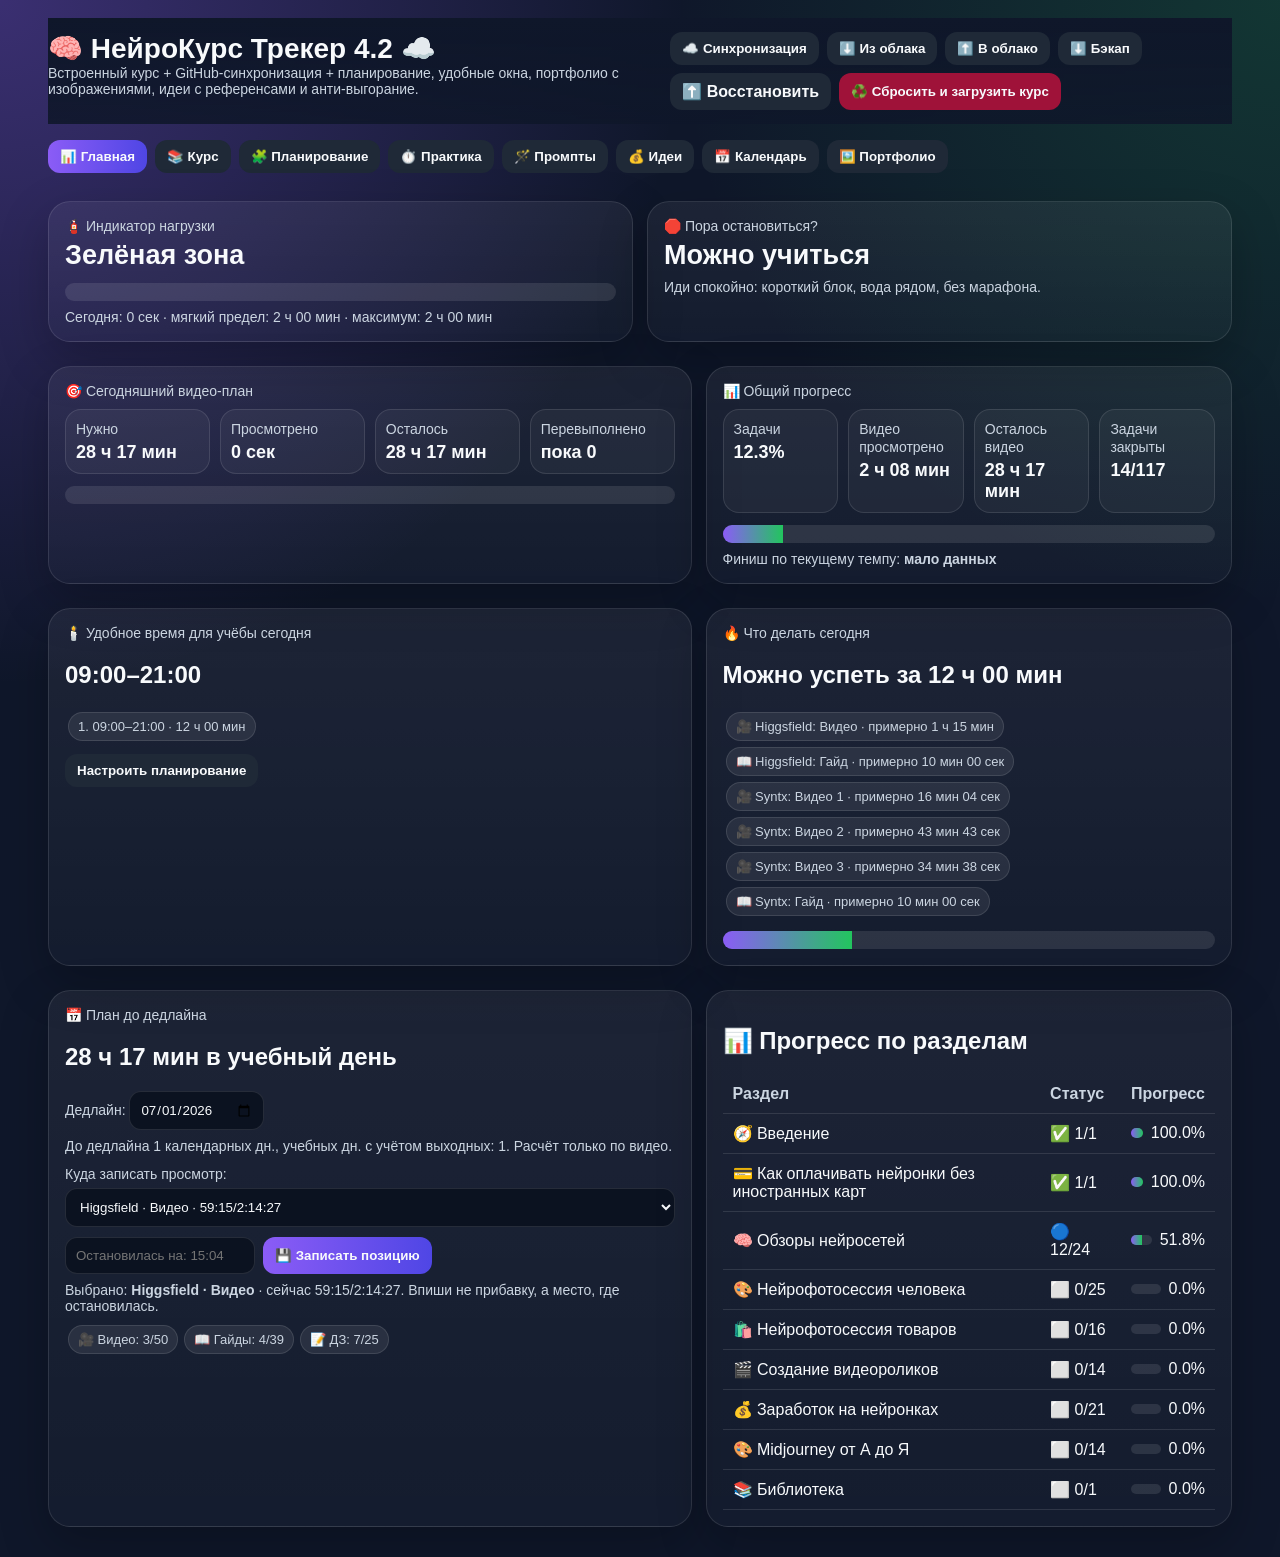
==== commit 22c13427: "Add files via upload" ====
--- a/index.html
+++ b/index.html
@@ -5,7 +5,7 @@
 <meta name="viewport" content="width=device-width, initial-scale=1">
 <link rel="manifest" href="./manifest.json">
 <meta name="theme-color" content="#7c3aed">
-<title>НейроКурс Трекер 4.1 ☁️</title>
+<title>НейроКурс Трекер 4.2 ☁️</title>
 <style>
 :root{--bg:#0f172a;--card:#111827;--card2:#1f2937;--text:#f8fafc;--muted:#cbd5e1;--line:rgba(255,255,255,.11);--a:#8b5cf6;--b:#22c55e}
 *{box-sizing:border-box}body{margin:0;font-family:Segoe UI,Arial,sans-serif;background:radial-gradient(circle at 0 0,rgba(139,92,246,.35),transparent 34%),radial-gradient(circle at 100% 0,rgba(34,197,94,.18),transparent 30%),var(--bg);color:var(--text)}.app{max-width:1220px;margin:auto;padding:18px}.top{display:flex;justify-content:space-between;gap:12px;align-items:flex-start;position:sticky;top:0;background:linear-gradient(180deg,var(--bg),rgba(15,23,42,.88));backdrop-filter:blur(10px);z-index:10;padding:14px 0}h1{margin:0;font-size:28px}.small{color:var(--muted);font-size:14px}button,.filelabel{border:0;border-radius:12px;padding:9px 12px;background:var(--card2);color:var(--text);cursor:pointer;font-weight:700}.primary{background:linear-gradient(90deg,var(--a),#4f46e5)}.good{background:#166534}.warn{background:#854d0e}.danger{background:#9f1239}input[type=file]{display:none}.actions,.nav,.tabs{display:flex;gap:8px;flex-wrap:wrap}.nav{margin:16px 0}.nav button.active,.tab.active{background:linear-gradient(90deg,var(--a),#4f46e5)}.cards{display:grid;grid-template-columns:repeat(4,1fr);gap:12px;margin:12px 0}.quickBtns{display:flex;gap:8px;flex-wrap:wrap;margin-top:10px}.ghost{background:rgba(255,255,255,.08)}.card{background:linear-gradient(180deg,rgba(255,255,255,.06),rgba(255,255,255,.025));border:1px solid var(--line);border-radius:22px;padding:16px;box-shadow:0 18px 50px rgba(0,0,0,.24);margin:12px 0}.metric{font-size:27px;font-weight:900;margin-top:6px}.bar{height:18px;background:rgba(255,255,255,.1);border-radius:999px;overflow:hidden;margin-top:12px}.fill{height:100%;background:linear-gradient(90deg,var(--a),var(--b));width:0%;transition:.25s}.grid{display:grid;grid-template-columns:1.1fr .9fr;gap:14px}.pill{display:inline-flex;gap:6px;align-items:center;background:rgba(255,255,255,.08);border:1px solid var(--line);padding:6px 9px;border-radius:999px;font-size:13px;color:var(--muted);margin:3px}.hidden{display:none}input,textarea,select{border:1px solid var(--line);background:#0b1220;color:var(--text);border-radius:12px;padding:10px;font-family:inherit}textarea{width:100%;min-height:80px}.search{width:100%;margin:8px 0}.item{display:grid;grid-template-columns:44px 1fr 120px 135px 185px;gap:10px;align-items:center;padding:10px;border:1px solid var(--line);border-radius:14px;background:rgba(255,255,255,.035);margin:7px 0}.type{font-size:22px;text-align:center}.title{font-weight:750}.duration{color:var(--muted)}.status{font-weight:900}.controls{display:flex;gap:6px;flex-wrap:wrap;justify-content:flex-end}.mini{padding:6px 8px;border-radius:9px;font-size:12px}.timeInput{width:80px}table{width:100%;border-collapse:collapse}td,th{padding:10px;border-bottom:1px solid var(--line);text-align:left}th{color:var(--muted)}.miniBar{height:10px;background:rgba(255,255,255,.1);border-radius:99px;overflow:hidden}.miniFill{height:100%;background:linear-gradient(90deg,var(--a),var(--b))}.formgrid{display:grid;grid-template-columns:1fr 1fr;gap:10px}.listCard{border:1px solid var(--line);border-radius:16px;padding:12px;margin:8px 0;background:rgba(255,255,255,.035)}.row{display:flex;justify-content:space-between;gap:10px}.calendar{display:grid;grid-template-columns:repeat(7,1fr);gap:6px}.day{min-height:62px;border:1px solid var(--line);border-radius:12px;padding:8px;background:rgba(255,255,255,.035)}.doneDay{background:rgba(34,197,94,.16);border-color:rgba(34,197,94,.45)}.today{outline:2px solid var(--a)}.loadGreen{background:linear-gradient(90deg,#22c55e,#84cc16)}.loadGold{background:linear-gradient(90deg,#22c55e,#facc15)}.loadAmber{background:linear-gradient(90deg,#f59e0b,#fb923c)}.loadRed{background:linear-gradient(90deg,#ef4444,#be123c)}.softBox{border-color:rgba(250,204,21,.35)}.stopBox{border-color:rgba(239,68,68,.45)}.tiny{font-size:12px;color:var(--muted)}.importedTag{color:#93c5fd}.deleteRow{display:flex;justify-content:flex-end;margin-top:8px}.weekdayGrid{display:grid;grid-template-columns:repeat(7,1fr);gap:6px;margin-top:8px}.checkpill{display:flex;align-items:center;justify-content:center;gap:6px;border:1px solid var(--line);border-radius:12px;padding:8px;background:rgba(255,255,255,.04);font-size:13px}.checkpill input{width:auto}.seriesTag{color:#c4b5fd}.rangeTag{color:#fcd34d}.comboGrid{display:grid;grid-template-columns:repeat(4,1fr);gap:10px;margin-top:10px}.comboCell{border:1px solid var(--line);background:rgba(255,255,255,.045);border-radius:16px;padding:10px}.comboCell b{display:block;font-size:18px;margin-top:4px}.heroGrid{display:grid;grid-template-columns:1fr 1fr;gap:14px}.thumbGrid{display:grid;grid-template-columns:repeat(auto-fill,minmax(110px,1fr));gap:10px;margin-top:10px}.thumb{border:1px solid var(--line);border-radius:14px;overflow:hidden;background:rgba(255,255,255,.04)}.thumb img{width:100%;height:110px;object-fit:cover;display:block}.voiceBtn.listening{background:#9f1239}.workPreview{max-height:170px;object-fit:cover;border-radius:14px;border:1px solid var(--line);margin:6px 6px 0 0}.ideaRefs img{width:90px;height:90px;object-fit:cover;border-radius:12px;border:1px solid var(--line);margin:4px}@media(max-width:920px){.comboGrid,.heroGrid{grid-template-columns:1fr}}@media(max-width:620px){.weekdayGrid{grid-template-columns:repeat(2,1fr)}}@media(max-width:920px){.grid,.cards,.formgrid{grid-template-columns:1fr}.item{grid-template-columns:34px 1fr}.duration,.status,.controls{grid-column:2}.top{position:static;flex-direction:column}.calendar{grid-template-columns:repeat(2,1fr)}}
@@ -13,7 +13,7 @@
 </head>
 <body>
 <div class="app">
-<div class="top"><div><h1>🧠 НейроКурс Трекер 4.1 ☁️</h1><div class="small">Встроенный курс + GitHub-синхронизация + планирование, удобные окна, портфолио с изображениями, идеи с референсами и анти-выгорание.</div></div><div class="actions"><button onclick="openSyncSettings()">☁️ Синхронизация</button><button onclick="cloudPull()">⬇️ Из облака</button><button onclick="cloudPush()">⬆️ В облако</button><button onclick="exportAll()">⬇️ Бэкап</button><label class="filelabel">⬆️ Восстановить<input type="file" id="importFile" accept=".json"></label><button onclick="hardReset()" class="danger">♻️ Сбросить и загрузить курс</button></div></div>
+<div class="top"><div><h1>🧠 НейроКурс Трекер 4.2 ☁️</h1><div class="small">Встроенный курс + GitHub-синхронизация + планирование, удобные окна, портфолио с изображениями, идеи с референсами и анти-выгорание.</div></div><div class="actions"><button onclick="openSyncSettings()">☁️ Синхронизация</button><button onclick="cloudPull()">⬇️ Из облака</button><button onclick="cloudPush()">⬆️ В облако</button><button onclick="exportAll()">⬇️ Бэкап</button><label class="filelabel">⬆️ Восстановить<input type="file" id="importFile" accept=".json"></label><button onclick="hardReset()" class="danger">♻️ Сбросить и загрузить курс</button></div></div>
 
 <div id="syncModal" class="card hidden" style="border-color:rgba(56,189,248,.45)">
 <h2>☁️ Синхронизация через GitHub</h2>
@@ -350,7 +350,7 @@
 let activeRecognition=null;
 function startVoiceToIdea(){let SR=window.SpeechRecognition||window.webkitSpeechRecognition;if(!SR){voiceStatus.textContent="Голосовой ввод не поддерживается этим браузером. В Chrome обычно работает лучше.";return;}if(activeRecognition){activeRecognition.stop();activeRecognition=null;ideaVoiceBtn.classList.remove("listening");return;}let rec=new SR();activeRecognition=rec;rec.lang="ru-RU";rec.interimResults=true;rec.continuous=true;ideaVoiceBtn.classList.add("listening");voiceStatus.textContent="🎙️ Слушаю... Нажми кнопку ещё раз, чтобы остановить.";let finalText="";rec.onresult=e=>{let interim="";for(let i=e.resultIndex;i<e.results.length;i++){let txt=e.results[i][0].transcript;if(e.results[i].isFinal)finalText+=txt+" ";else interim+=txt;}ideaNote.value=(ideaNote.value?ideaNote.value+" ":"")+finalText+interim;finalText="";};rec.onerror=e=>{voiceStatus.textContent="Ошибка голосового ввода: "+e.error;ideaVoiceBtn.classList.remove("listening");activeRecognition=null;};rec.onend=()=>{voiceStatus.textContent="Голосовой ввод остановлен.";ideaVoiceBtn.classList.remove("listening");activeRecognition=null;};rec.start();}
 
-function getSyncSettingsfunction getSyncSettings(){
+function getSyncSettings(){
   return JSON.parse(localStorage.getItem(SYNC)||'{}');
 }
 function openSyncSettings(){
@@ -381,7 +381,7 @@
 }
 function cloudPayload(){
   return {
-    version:"4.1",
+    version:"4.2",
     updatedAt:new Date().toISOString(),
     course,
     extra
@@ -402,8 +402,9 @@
   return await res.json();
 }
 async function cloudPull(){
+  openSyncSettings();
   try{
-    if(!syncConfigured()){openSyncSettings(); syncStatus.textContent="Сначала заполни настройки синхронизации."; return;}
+    if(!syncConfigured()){ syncStatus.textContent="Сначала заполни настройки синхронизации."; return;}
     syncStatus.textContent="Загружаю прогресс из облака...";
     const file=await githubGetFile();
     if(!file){syncStatus.textContent="В облаке ещё нет progress.json. Сначала нажми «В облако» на устройстве, где актуальный прогресс."; return;}
@@ -420,8 +421,9 @@
   }
 }
 async function cloudPush(showStatus=true){
+  if(showStatus) openSyncSettings();
   try{
-    if(!syncConfigured()){ if(showStatus){openSyncSettings(); syncStatus.textContent="Сначала заполни настройки синхронизации.";} return; }
+    if(!syncConfigured()){ if(showStatus){syncStatus.textContent="Сначала заполни настройки синхронизации.";} return; }
     if(showStatus) syncStatus.textContent="Сохраняю прогресс в облако...";
     const s=getSyncSettings();
     const current=await githubGetFile();
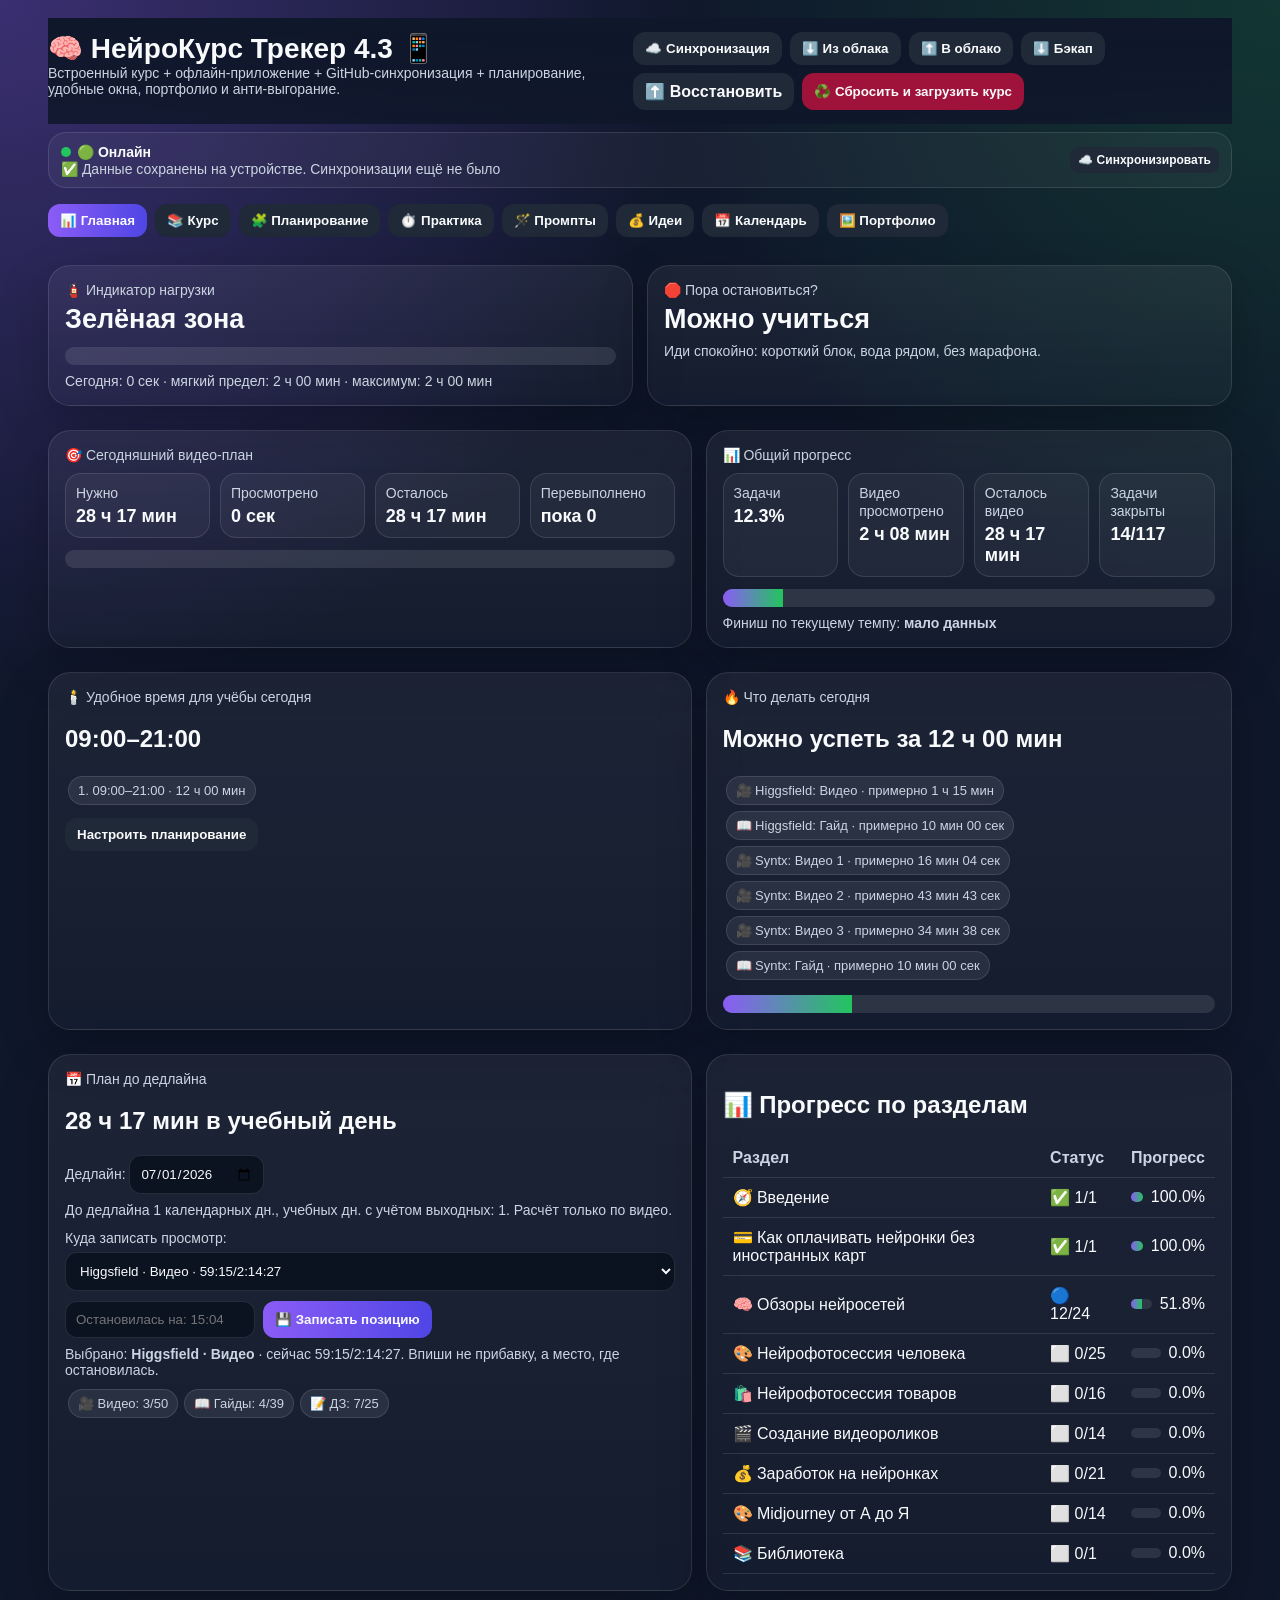
==== commit 2551f0d9: "Add files via upload" ====
--- a/index.html
+++ b/index.html
@@ -5,15 +5,16 @@
 <meta name="viewport" content="width=device-width, initial-scale=1">
 <link rel="manifest" href="./manifest.json">
 <meta name="theme-color" content="#7c3aed">
-<title>НейроКурс Трекер 4.2 ☁️</title>
+<title>НейроКурс Трекер 4.3 📱</title>
 <style>
 :root{--bg:#0f172a;--card:#111827;--card2:#1f2937;--text:#f8fafc;--muted:#cbd5e1;--line:rgba(255,255,255,.11);--a:#8b5cf6;--b:#22c55e}
-*{box-sizing:border-box}body{margin:0;font-family:Segoe UI,Arial,sans-serif;background:radial-gradient(circle at 0 0,rgba(139,92,246,.35),transparent 34%),radial-gradient(circle at 100% 0,rgba(34,197,94,.18),transparent 30%),var(--bg);color:var(--text)}.app{max-width:1220px;margin:auto;padding:18px}.top{display:flex;justify-content:space-between;gap:12px;align-items:flex-start;position:sticky;top:0;background:linear-gradient(180deg,var(--bg),rgba(15,23,42,.88));backdrop-filter:blur(10px);z-index:10;padding:14px 0}h1{margin:0;font-size:28px}.small{color:var(--muted);font-size:14px}button,.filelabel{border:0;border-radius:12px;padding:9px 12px;background:var(--card2);color:var(--text);cursor:pointer;font-weight:700}.primary{background:linear-gradient(90deg,var(--a),#4f46e5)}.good{background:#166534}.warn{background:#854d0e}.danger{background:#9f1239}input[type=file]{display:none}.actions,.nav,.tabs{display:flex;gap:8px;flex-wrap:wrap}.nav{margin:16px 0}.nav button.active,.tab.active{background:linear-gradient(90deg,var(--a),#4f46e5)}.cards{display:grid;grid-template-columns:repeat(4,1fr);gap:12px;margin:12px 0}.quickBtns{display:flex;gap:8px;flex-wrap:wrap;margin-top:10px}.ghost{background:rgba(255,255,255,.08)}.card{background:linear-gradient(180deg,rgba(255,255,255,.06),rgba(255,255,255,.025));border:1px solid var(--line);border-radius:22px;padding:16px;box-shadow:0 18px 50px rgba(0,0,0,.24);margin:12px 0}.metric{font-size:27px;font-weight:900;margin-top:6px}.bar{height:18px;background:rgba(255,255,255,.1);border-radius:999px;overflow:hidden;margin-top:12px}.fill{height:100%;background:linear-gradient(90deg,var(--a),var(--b));width:0%;transition:.25s}.grid{display:grid;grid-template-columns:1.1fr .9fr;gap:14px}.pill{display:inline-flex;gap:6px;align-items:center;background:rgba(255,255,255,.08);border:1px solid var(--line);padding:6px 9px;border-radius:999px;font-size:13px;color:var(--muted);margin:3px}.hidden{display:none}input,textarea,select{border:1px solid var(--line);background:#0b1220;color:var(--text);border-radius:12px;padding:10px;font-family:inherit}textarea{width:100%;min-height:80px}.search{width:100%;margin:8px 0}.item{display:grid;grid-template-columns:44px 1fr 120px 135px 185px;gap:10px;align-items:center;padding:10px;border:1px solid var(--line);border-radius:14px;background:rgba(255,255,255,.035);margin:7px 0}.type{font-size:22px;text-align:center}.title{font-weight:750}.duration{color:var(--muted)}.status{font-weight:900}.controls{display:flex;gap:6px;flex-wrap:wrap;justify-content:flex-end}.mini{padding:6px 8px;border-radius:9px;font-size:12px}.timeInput{width:80px}table{width:100%;border-collapse:collapse}td,th{padding:10px;border-bottom:1px solid var(--line);text-align:left}th{color:var(--muted)}.miniBar{height:10px;background:rgba(255,255,255,.1);border-radius:99px;overflow:hidden}.miniFill{height:100%;background:linear-gradient(90deg,var(--a),var(--b))}.formgrid{display:grid;grid-template-columns:1fr 1fr;gap:10px}.listCard{border:1px solid var(--line);border-radius:16px;padding:12px;margin:8px 0;background:rgba(255,255,255,.035)}.row{display:flex;justify-content:space-between;gap:10px}.calendar{display:grid;grid-template-columns:repeat(7,1fr);gap:6px}.day{min-height:62px;border:1px solid var(--line);border-radius:12px;padding:8px;background:rgba(255,255,255,.035)}.doneDay{background:rgba(34,197,94,.16);border-color:rgba(34,197,94,.45)}.today{outline:2px solid var(--a)}.loadGreen{background:linear-gradient(90deg,#22c55e,#84cc16)}.loadGold{background:linear-gradient(90deg,#22c55e,#facc15)}.loadAmber{background:linear-gradient(90deg,#f59e0b,#fb923c)}.loadRed{background:linear-gradient(90deg,#ef4444,#be123c)}.softBox{border-color:rgba(250,204,21,.35)}.stopBox{border-color:rgba(239,68,68,.45)}.tiny{font-size:12px;color:var(--muted)}.importedTag{color:#93c5fd}.deleteRow{display:flex;justify-content:flex-end;margin-top:8px}.weekdayGrid{display:grid;grid-template-columns:repeat(7,1fr);gap:6px;margin-top:8px}.checkpill{display:flex;align-items:center;justify-content:center;gap:6px;border:1px solid var(--line);border-radius:12px;padding:8px;background:rgba(255,255,255,.04);font-size:13px}.checkpill input{width:auto}.seriesTag{color:#c4b5fd}.rangeTag{color:#fcd34d}.comboGrid{display:grid;grid-template-columns:repeat(4,1fr);gap:10px;margin-top:10px}.comboCell{border:1px solid var(--line);background:rgba(255,255,255,.045);border-radius:16px;padding:10px}.comboCell b{display:block;font-size:18px;margin-top:4px}.heroGrid{display:grid;grid-template-columns:1fr 1fr;gap:14px}.thumbGrid{display:grid;grid-template-columns:repeat(auto-fill,minmax(110px,1fr));gap:10px;margin-top:10px}.thumb{border:1px solid var(--line);border-radius:14px;overflow:hidden;background:rgba(255,255,255,.04)}.thumb img{width:100%;height:110px;object-fit:cover;display:block}.voiceBtn.listening{background:#9f1239}.workPreview{max-height:170px;object-fit:cover;border-radius:14px;border:1px solid var(--line);margin:6px 6px 0 0}.ideaRefs img{width:90px;height:90px;object-fit:cover;border-radius:12px;border:1px solid var(--line);margin:4px}@media(max-width:920px){.comboGrid,.heroGrid{grid-template-columns:1fr}}@media(max-width:620px){.weekdayGrid{grid-template-columns:repeat(2,1fr)}}@media(max-width:920px){.grid,.cards,.formgrid{grid-template-columns:1fr}.item{grid-template-columns:34px 1fr}.duration,.status,.controls{grid-column:2}.top{position:static;flex-direction:column}.calendar{grid-template-columns:repeat(2,1fr)}}
+*{box-sizing:border-box}body{margin:0;font-family:Segoe UI,Arial,sans-serif;background:radial-gradient(circle at 0 0,rgba(139,92,246,.35),transparent 34%),radial-gradient(circle at 100% 0,rgba(34,197,94,.18),transparent 30%),var(--bg);color:var(--text)}.app{max-width:1220px;margin:auto;padding:18px}.top{display:flex;justify-content:space-between;gap:12px;align-items:flex-start;position:sticky;top:0;background:linear-gradient(180deg,var(--bg),rgba(15,23,42,.88));backdrop-filter:blur(10px);z-index:10;padding:14px 0}h1{margin:0;font-size:28px}.small{color:var(--muted);font-size:14px}button,.filelabel{border:0;border-radius:12px;padding:9px 12px;background:var(--card2);color:var(--text);cursor:pointer;font-weight:700}.primary{background:linear-gradient(90deg,var(--a),#4f46e5)}.good{background:#166534}.warn{background:#854d0e}.danger{background:#9f1239}input[type=file]{display:none}.actions,.nav,.tabs{display:flex;gap:8px;flex-wrap:wrap}.nav{margin:16px 0}.nav button.active,.tab.active{background:linear-gradient(90deg,var(--a),#4f46e5)}.cards{display:grid;grid-template-columns:repeat(4,1fr);gap:12px;margin:12px 0}.quickBtns{display:flex;gap:8px;flex-wrap:wrap;margin-top:10px}.ghost{background:rgba(255,255,255,.08)}.card{background:linear-gradient(180deg,rgba(255,255,255,.06),rgba(255,255,255,.025));border:1px solid var(--line);border-radius:22px;padding:16px;box-shadow:0 18px 50px rgba(0,0,0,.24);margin:12px 0}.metric{font-size:27px;font-weight:900;margin-top:6px}.bar{height:18px;background:rgba(255,255,255,.1);border-radius:999px;overflow:hidden;margin-top:12px}.fill{height:100%;background:linear-gradient(90deg,var(--a),var(--b));width:0%;transition:.25s}.grid{display:grid;grid-template-columns:1.1fr .9fr;gap:14px}.pill{display:inline-flex;gap:6px;align-items:center;background:rgba(255,255,255,.08);border:1px solid var(--line);padding:6px 9px;border-radius:999px;font-size:13px;color:var(--muted);margin:3px}.hidden{display:none}input,textarea,select{border:1px solid var(--line);background:#0b1220;color:var(--text);border-radius:12px;padding:10px;font-family:inherit}textarea{width:100%;min-height:80px}.search{width:100%;margin:8px 0}.item{display:grid;grid-template-columns:44px 1fr 120px 135px 185px;gap:10px;align-items:center;padding:10px;border:1px solid var(--line);border-radius:14px;background:rgba(255,255,255,.035);margin:7px 0}.type{font-size:22px;text-align:center}.title{font-weight:750}.duration{color:var(--muted)}.status{font-weight:900}.controls{display:flex;gap:6px;flex-wrap:wrap;justify-content:flex-end}.mini{padding:6px 8px;border-radius:9px;font-size:12px}.timeInput{width:80px}table{width:100%;border-collapse:collapse}td,th{padding:10px;border-bottom:1px solid var(--line);text-align:left}th{color:var(--muted)}.miniBar{height:10px;background:rgba(255,255,255,.1);border-radius:99px;overflow:hidden}.miniFill{height:100%;background:linear-gradient(90deg,var(--a),var(--b))}.formgrid{display:grid;grid-template-columns:1fr 1fr;gap:10px}.listCard{border:1px solid var(--line);border-radius:16px;padding:12px;margin:8px 0;background:rgba(255,255,255,.035)}.row{display:flex;justify-content:space-between;gap:10px}.calendar{display:grid;grid-template-columns:repeat(7,1fr);gap:6px}.day{min-height:62px;border:1px solid var(--line);border-radius:12px;padding:8px;background:rgba(255,255,255,.035)}.doneDay{background:rgba(34,197,94,.16);border-color:rgba(34,197,94,.45)}.today{outline:2px solid var(--a)}.loadGreen{background:linear-gradient(90deg,#22c55e,#84cc16)}.loadGold{background:linear-gradient(90deg,#22c55e,#facc15)}.loadAmber{background:linear-gradient(90deg,#f59e0b,#fb923c)}.loadRed{background:linear-gradient(90deg,#ef4444,#be123c)}.softBox{border-color:rgba(250,204,21,.35)}.stopBox{border-color:rgba(239,68,68,.45)}.tiny{font-size:12px;color:var(--muted)}.importedTag{color:#93c5fd}.deleteRow{display:flex;justify-content:flex-end;margin-top:8px}.weekdayGrid{display:grid;grid-template-columns:repeat(7,1fr);gap:6px;margin-top:8px}.checkpill{display:flex;align-items:center;justify-content:center;gap:6px;border:1px solid var(--line);border-radius:12px;padding:8px;background:rgba(255,255,255,.04);font-size:13px}.checkpill input{width:auto}.seriesTag{color:#c4b5fd}.rangeTag{color:#fcd34d}.comboGrid{display:grid;grid-template-columns:repeat(4,1fr);gap:10px;margin-top:10px}.comboCell{border:1px solid var(--line);background:rgba(255,255,255,.045);border-radius:16px;padding:10px}.comboCell b{display:block;font-size:18px;margin-top:4px}.heroGrid{display:grid;grid-template-columns:1fr 1fr;gap:14px}.thumbGrid{display:grid;grid-template-columns:repeat(auto-fill,minmax(110px,1fr));gap:10px;margin-top:10px}.thumb{border:1px solid var(--line);border-radius:14px;overflow:hidden;background:rgba(255,255,255,.04)}.thumb img{width:100%;height:110px;object-fit:cover;display:block}.voiceBtn.listening{background:#9f1239}.workPreview{max-height:170px;object-fit:cover;border-radius:14px;border:1px solid var(--line);margin:6px 6px 0 0}.ideaRefs img{width:90px;height:90px;object-fit:cover;border-radius:12px;border:1px solid var(--line);margin:4px}.offlineBar{display:flex;align-items:center;justify-content:space-between;gap:10px;border:1px solid var(--line);border-radius:18px;padding:10px 12px;background:rgba(255,255,255,.045);margin:8px 0 14px}.offlineBar b{font-size:14px}.dot{width:10px;height:10px;border-radius:99px;display:inline-block;background:#64748b;margin-right:6px}.dot.online{background:#22c55e}.dot.offline{background:#64748b}.dot.pending{background:#f59e0b}.updateNotice{border-color:rgba(56,189,248,.55);background:rgba(14,165,233,.12)}@media(max-width:920px){.comboGrid,.heroGrid{grid-template-columns:1fr}}@media(max-width:620px){.weekdayGrid{grid-template-columns:repeat(2,1fr)}}@media(max-width:920px){.grid,.cards,.formgrid{grid-template-columns:1fr}.item{grid-template-columns:34px 1fr}.duration,.status,.controls{grid-column:2}.top{position:static;flex-direction:column}.calendar{grid-template-columns:repeat(2,1fr)}}
 </style>
 </head>
 <body>
 <div class="app">
-<div class="top"><div><h1>🧠 НейроКурс Трекер 4.2 ☁️</h1><div class="small">Встроенный курс + GitHub-синхронизация + планирование, удобные окна, портфолио с изображениями, идеи с референсами и анти-выгорание.</div></div><div class="actions"><button onclick="openSyncSettings()">☁️ Синхронизация</button><button onclick="cloudPull()">⬇️ Из облака</button><button onclick="cloudPush()">⬆️ В облако</button><button onclick="exportAll()">⬇️ Бэкап</button><label class="filelabel">⬆️ Восстановить<input type="file" id="importFile" accept=".json"></label><button onclick="hardReset()" class="danger">♻️ Сбросить и загрузить курс</button></div></div>
+<div class="top"><div><h1>🧠 НейроКурс Трекер 4.3 📱</h1><div class="small">Встроенный курс + офлайн-приложение + GitHub-синхронизация + планирование, удобные окна, портфолио и анти-выгорание.</div></div><div class="actions"><button onclick="openSyncSettings()">☁️ Синхронизация</button><button onclick="cloudPull()">⬇️ Из облака</button><button onclick="cloudPush()">⬆️ В облако</button><button onclick="exportAll()">⬇️ Бэкап</button><label class="filelabel">⬆️ Восстановить<input type="file" id="importFile" accept=".json"></label><button onclick="hardReset()" class="danger">♻️ Сбросить и загрузить курс</button></div></div>
+<div id="appStatusBar" class="offlineBar"><div><b><span id="onlineDot" class="dot"></span><span id="onlineText">Проверяю соединение...</span></b><div class="small" id="syncMiniStatus">Офлайн-режим готовится.</div></div><div class="actions"><button class="mini" onclick="manualFullSync()">☁️ Синхронизировать</button><button id="appUpdateBtn" class="mini primary hidden" onclick="reloadForUpdate()">🔄 Обновить приложение</button></div></div>
 
 <div id="syncModal" class="card hidden" style="border-color:rgba(56,189,248,.45)">
 <h2>☁️ Синхронизация через GitHub</h2>
@@ -177,7 +178,7 @@
 </div>
 <script>
 const DEFAULT_COURSE = [{"section": "🧭 Введение", "lessons": [{"title": "Введение", "items": [{"type": "video", "title": "Введение", "duration": "5:58", "status": "done", "watched": "5:58"}]}]}, {"section": "💳 Как оплачивать нейронки без иностранных карт", "lessons": [{"title": "Оплата нейронок", "items": [{"type": "guide", "title": "Как оплатить нейронки", "duration": "", "status": "done"}]}]}, {"section": "🧠 Обзоры нейросетей", "lessons": [{"title": "ChatGPT", "items": [{"type": "video", "title": "Видео 1", "duration": "32:24", "status": "done", "watched": "32:24"}, {"type": "video", "title": "Видео 2", "duration": "30:37", "status": "done", "watched": "30:37"}, {"type": "guide", "title": "Гайд 1", "duration": "", "status": "done"}, {"type": "guide", "title": "Гайд 2", "duration": "", "status": "done"}, {"type": "guide", "title": "Гайд 3", "duration": "", "status": "done"}, {"type": "homework", "title": "Ознакомиться внимательно с PDF-файлами", "duration": "", "status": "done"}, {"type": "homework", "title": "Познакомиться с ChatGPT и его возможностями", "duration": "", "status": "done"}, {"type": "homework", "title": "Настроить ChatGPT под себя", "duration": "", "status": "done"}, {"type": "homework", "title": "Пообщаться в разных чатах, задавая разные роли", "duration": "", "status": "done"}, {"type": "homework", "title": "Исследовать GPT-агентов по сфере или интересам", "duration": "", "status": "done"}, {"type": "star", "title": "Исследовать другие текстовые нейронки", "duration": "", "status": "done"}, {"type": "star", "title": "Сравнить другие нейронки с ChatGPT", "duration": "", "status": "done"}]}, {"title": "Higgsfield", "items": [{"type": "video", "title": "Видео", "duration": "2:14:27", "status": "progress", "watched": "59:15"}, {"type": "guide", "title": "Гайд", "duration": "", "status": "todo"}]}, {"title": "Syntx", "items": [{"type": "video", "title": "Видео 1", "duration": "16:04", "status": "todo"}, {"type": "video", "title": "Видео 2", "duration": "43:43", "status": "todo"}, {"type": "video", "title": "Видео 3", "duration": "34:38", "status": "todo"}, {"type": "guide", "title": "Гайд", "duration": "", "status": "todo"}]}, {"title": "Runway", "items": [{"type": "video", "title": "Видео", "duration": "55:50", "status": "todo"}, {"type": "guide", "title": "Гайд", "duration": "", "status": "todo"}]}, {"title": "Kling", "items": [{"type": "video", "title": "Видео", "duration": "1:35:44", "status": "todo"}, {"type": "guide", "title": "Гайд", "duration": "", "status": "todo"}]}, {"title": "ZenCreator", "items": [{"type": "video", "title": "Видео", "duration": "1:07:32", "status": "todo"}, {"type": "guide", "title": "Гайд", "duration": "", "status": "todo"}]}]}, {"section": "🎨 Нейрофотосессия человека", "lessons": [{"title": "Обязательная подготовка", "items": [{"type": "video", "title": "Видео 1", "duration": "20:49", "status": "todo"}, {"type": "video", "title": "Видео 2", "duration": "23:42", "status": "todo"}, {"type": "guide", "title": "Гайд 1", "duration": "", "status": "todo"}, {"type": "guide", "title": "Гайд 2", "duration": "", "status": "todo"}, {"type": "homework", "title": "Подготовить датасет", "duration": "", "status": "todo"}, {"type": "homework", "title": "Подобрать минимум 10 референсов", "duration": "", "status": "todo"}, {"type": "homework", "title": "Сохранить референсы на компьютере", "duration": "", "status": "todo"}, {"type": "homework", "title": "Прописать промпты к референсам", "duration": "", "status": "todo"}, {"type": "star", "title": "Придумать идею фотосессии с ChatGPT", "duration": "", "status": "todo"}, {"type": "star", "title": "Проработать промпты по идее", "duration": "", "status": "todo"}]}, {"title": "Фотосессия с помощью Higgsfield", "items": [{"type": "video", "title": "Видео 1", "duration": "2:43", "status": "todo"}, {"type": "video", "title": "Видео 2", "duration": "47:10", "status": "todo"}, {"type": "video", "title": "Видео 3", "duration": "1:05:00", "status": "todo"}, {"type": "guide", "title": "Гайд", "duration": "", "status": "todo"}, {"type": "homework", "title": "Провести фотосессию по подготовленным промптам", "duration": "", "status": "todo"}, {"type": "homework", "title": "Сделать фото в Superjet", "duration": "", "status": "todo"}, {"type": "homework", "title": "Выложить работу в Telegram-группу «Ваши работы фото»", "duration": "", "status": "todo"}]}, {"title": "Постобработка фотосессий", "items": [{"type": "video", "title": "Видео", "duration": "12:53", "status": "todo"}, {"type": "guide", "title": "Гайд 1", "duration": "", "status": "todo"}, {"type": "guide", "title": "Гайд 2", "duration": "", "status": "todo"}, {"type": "guide", "title": "Гайд 3", "duration": "", "status": "todo"}]}, {"title": "Дополнительные гайды к фотосессиям", "items": [{"type": "guide", "title": "Гайд 1", "duration": "", "status": "todo"}, {"type": "guide", "title": "Гайд 2", "duration": "", "status": "todo"}, {"type": "guide", "title": "Гайд 3", "duration": "", "status": "todo"}]}, {"title": "Фотосессия с помощью NanaBanana или SeeDream", "items": [{"type": "guide", "title": "Гайд", "duration": "", "status": "todo"}]}]}, {"section": "🛍️ Нейрофотосессия товаров", "lessons": [{"title": "Введение", "items": [{"type": "video", "title": "Видео", "duration": "10:33", "status": "todo"}]}, {"title": "Связка ChatGPT + Midjourney", "items": [{"type": "video", "title": "Видео", "duration": "28:32", "status": "todo"}, {"type": "guide", "title": "Гайд", "duration": "", "status": "todo"}]}, {"title": "Связка ChatGPT + Midjourney + NanaBanana", "items": [{"type": "video", "title": "Видео", "duration": "22:28", "status": "todo"}, {"type": "guide", "title": "Гайд", "duration": "", "status": "todo"}]}, {"title": "Связка ChatGPT (платная подписка)", "items": [{"type": "video", "title": "Видео", "duration": "1:11:35", "status": "todo"}, {"type": "guide", "title": "Гайд", "duration": "", "status": "todo"}]}, {"title": "Доп. урок: фотосессия одежды и аксессуаров на практике", "items": [{"type": "video", "title": "Видео", "duration": "1:21:17", "status": "todo"}, {"type": "guide", "title": "Гайд", "duration": "", "status": "todo"}, {"type": "homework", "title": "Выбрать свою нишу или нишу на свой вкус", "duration": "", "status": "todo"}, {"type": "homework", "title": "Сделать фотосессии разных товаров из выбранной ниши", "duration": "", "status": "todo"}, {"type": "homework", "title": "Сделать видео для одного из предметов", "duration": "", "status": "todo"}, {"type": "homework", "title": "Подготовить разные ракурсы для видео", "duration": "", "status": "todo"}]}, {"title": "Продуктовые карточки для маркетплейсов", "items": [{"type": "video", "title": "Видео", "duration": "26:43", "status": "todo"}, {"type": "guide", "title": "Гайд 1", "duration": "", "status": "todo"}, {"type": "guide", "title": "Гайд 2", "duration": "", "status": "todo"}]}]}, {"section": "🎬 Создание видеороликов", "lessons": [{"title": "Введение", "items": [{"type": "video", "title": "Видео 1", "duration": "25:37", "status": "todo"}, {"type": "video", "title": "Видео 2", "duration": "19:06", "status": "todo"}]}, {"title": "Особенности создания привлекательного видео", "items": [{"type": "video", "title": "Видео 1", "duration": "8:57", "status": "todo"}, {"type": "video", "title": "Видео 2", "duration": "17:25", "status": "todo"}, {"type": "guide", "title": "Гайд", "duration": "", "status": "todo"}]}, {"title": "Генерация аудиодорожек", "items": [{"type": "video", "title": "Видео", "duration": "5:32", "status": "todo"}]}, {"title": "Подробный разбор создания видеоклипа", "items": [{"type": "video", "title": "Видео 1", "duration": "1:25", "status": "todo"}, {"type": "video", "title": "Видео 2", "duration": "45:53", "status": "todo"}]}, {"title": "Практическая работа по созданию видео", "items": [{"type": "video", "title": "Основное видео", "duration": "38:44", "status": "todo"}, {"type": "extra", "title": "Дополнительное видео 1", "duration": "33:52", "status": "todo"}, {"type": "extra", "title": "Дополнительное видео 2", "duration": "25:08", "status": "todo"}, {"type": "extra", "title": "Дополнительное видео 3", "duration": "40:25", "status": "todo"}]}, {"title": "Практическая работа по созданию видеоминиатюры", "items": [{"type": "video", "title": "Видео", "duration": "17:41", "status": "todo"}]}, {"title": "Продвижение и монетизация нейровидео", "items": [{"type": "video", "title": "Видео", "duration": "17:55", "status": "todo"}]}]}, {"section": "💰 Заработок на нейронках", "lessons": [{"title": "Введение", "items": [{"type": "video", "title": "Видео", "duration": "39:17", "status": "todo"}]}, {"title": "Как можно зарабатывать на нейросетях", "items": [{"type": "video", "title": "Видео", "duration": "3:10:33", "status": "todo"}, {"type": "guide", "title": "Гайд", "duration": "", "status": "todo"}, {"type": "homework", "title": "Подумать и выбрать интересную нишу", "duration": "", "status": "todo"}, {"type": "homework", "title": "Выбрать направление для первых шагов", "duration": "", "status": "todo"}]}, {"title": "Что именно продаём? Как создать оффер", "items": [{"type": "video", "title": "Видео", "duration": "1:19:34", "status": "todo"}, {"type": "guide", "title": "Гайд 1", "duration": "", "status": "todo"}, {"type": "guide", "title": "Гайд 2", "duration": "", "status": "todo"}, {"type": "homework", "title": "Создать свой оффер", "duration": "", "status": "todo"}, {"type": "homework", "title": "Выбрать нишу для проработки", "duration": "", "status": "todo"}, {"type": "homework", "title": "Разработать скрипты писем вместе с ChatGPT", "duration": "", "status": "todo"}]}, {"title": "Где искать клиентов", "items": [{"type": "video", "title": "Видео", "duration": "55:27", "status": "todo"}, {"type": "guide", "title": "Гайд 1", "duration": "", "status": "todo"}, {"type": "guide", "title": "Гайд 2", "duration": "", "status": "todo"}, {"type": "guide", "title": "Гайд 3", "duration": "", "status": "todo"}, {"type": "guide", "title": "Гайд 4", "duration": "", "status": "todo"}, {"type": "guide", "title": "Гайд 5", "duration": "", "status": "todo"}]}, {"title": "Ценообразование", "items": [{"type": "video", "title": "Видео", "duration": "21:48", "status": "todo"}, {"type": "guide", "title": "Гайд", "duration": "", "status": "todo"}]}, {"title": "Мои советы и лайфхаки", "items": [{"type": "video", "title": "Видео", "duration": "54:49", "status": "todo"}, {"type": "guide", "title": "Гайд", "duration": "", "status": "todo"}]}]}, {"section": "🎨 Midjourney от А до Я", "lessons": [{"title": "Введение", "items": [{"type": "video", "title": "Видео", "duration": "5:59", "status": "todo"}]}, {"title": "Навигация сайта", "items": [{"type": "video", "title": "Видео", "duration": "18:22", "status": "todo"}]}, {"title": "Настройки генерации", "items": [{"type": "video", "title": "Видео", "duration": "26:25", "status": "todo"}]}, {"title": "Генерация изображений", "items": [{"type": "video", "title": "Видео", "duration": "21:32", "status": "todo"}, {"type": "guide", "title": "Гайд 1", "duration": "", "status": "todo"}, {"type": "guide", "title": "Гайд 2", "duration": "", "status": "todo"}]}, {"title": "Редактирование генераций", "items": [{"type": "video", "title": "Видео", "duration": "12:48", "status": "todo"}]}, {"title": "Персонализация", "items": [{"type": "video", "title": "Видео", "duration": "11:26", "status": "todo"}]}, {"title": "Организация", "items": [{"type": "video", "title": "Видео", "duration": "6:45", "status": "todo"}]}, {"title": "Омни-референс", "items": [{"type": "video", "title": "Видео", "duration": "13:05", "status": "todo"}]}, {"title": "Чаты и совместная работа над проектами", "items": [{"type": "video", "title": "Видео", "duration": "4:29", "status": "todo"}]}, {"title": "Видеогенерации", "items": [{"type": "video", "title": "Видео", "duration": "7:22", "status": "todo"}]}, {"title": "Дополнительная информация по Midjourney", "items": [{"type": "video", "title": "Видео 1", "duration": "14:00", "status": "todo"}, {"type": "video", "title": "Видео 2", "duration": "13:57", "status": "todo"}]}]}, {"section": "📚 Библиотека", "lessons": [{"title": "Библиотека", "items": [{"type": "guide", "title": "18 гайдов", "duration": "", "status": "todo"}]}]}];
-const KEY="neurocourse_v33_course", EXTRA="neurocourse_v33_extra", SYNC="neurocourse_v33_sync";let currentSection=0;let syncTimer=null;
+const APP_VERSION="4.3"; const KEY="neurocourse_v33_course", EXTRA="neurocourse_v33_extra", SYNC="neurocourse_v33_sync", PENDING="neurocourse_v43_pending_sync", LASTSYNC="neurocourse_v43_last_sync";let currentSection=0;let syncTimer=null;let pendingServiceWorker=null;
 let course=JSON.parse(localStorage.getItem(KEY)||JSON.stringify(DEFAULT_COURSE));
 if(!Array.isArray(course)||course.length===0){course=JSON.parse(JSON.stringify(DEFAULT_COURSE));localStorage.setItem(KEY,JSON.stringify(course));}
 let extra=JSON.parse(localStorage.getItem(EXTRA)||'{"practice":[],"prompts":[],"works":[],"ideas":[],"practiceDays":{}}');
@@ -188,8 +189,14 @@
 function fmt(sec){sec=Math.max(0,Math.round(sec||0));let h=Math.floor(sec/3600);sec%=3600;let m=Math.floor(sec/60),s=sec%60;if(h)return `${h} ч ${String(m).padStart(2,"0")} мин`;if(m)return `${m} мин ${String(s).padStart(2,"0")} сек`;return `${s} сек`}
 function icon(t){return{video:"🎥",guide:"📖",homework:"📝",star:"⭐",extra:"🎁"}[t]||"•"}function label(s){return s==="done"?"✅ Сделано":s==="progress"?"🔵 В процессе":"⬜ Не начато"}
 function itemProg(i){if(i.status==="done")return 1;if((i.type==="video"||i.type==="extra")&&i.status==="progress"){let d=parseTime(i.duration),w=parseTime(i.watched||"0:00");return d?Math.min(1,w/d):.5}return i.status==="progress"?.5:0}
-function save(){localStorage.setItem(KEY,JSON.stringify(course));renderAll();scheduleCloudPush()}
-function saveExtra(){localStorage.setItem(EXTRA,JSON.stringify(extra));renderAll();scheduleCloudPush()}
+function markPendingSync(reason="Изменения сохранены локально"){
+  localStorage.setItem(PENDING, JSON.stringify({at:new Date().toISOString(), reason}));
+  updateConnectionStatus();
+}
+function clearPendingSync(){localStorage.removeItem(PENDING); localStorage.setItem(LASTSYNC,new Date().toISOString()); updateConnectionStatus();}
+function hasPendingSync(){return !!localStorage.getItem(PENDING)}
+function save(){localStorage.setItem(KEY,JSON.stringify(course));markPendingSync("Изменения в курсе");renderAll();scheduleCloudPush()}
+function saveExtra(){localStorage.setItem(EXTRA,JSON.stringify(extra));markPendingSync("Изменения в данных трекера");renderAll();scheduleCloudPush()}
 function stats(){let tv=0,wv=0,total=0,done=0,weighted=0,types={video:[0,0],guide:[0,0],homework:[0,0],star:[0,0],extra:[0,0]};course.forEach(s=>s.lessons.forEach(l=>l.items.forEach(i=>{total++;weighted+=itemProg(i);if(i.status==="done")done++;if(types[i.type]){types[i.type][1]++;if(i.status==="done")types[i.type][0]++}if(i.type==="video"||i.type==="extra"){let d=parseTime(i.duration);tv+=d;wv+=i.status==="done"?d:(i.status==="progress"?Math.min(d,parseTime(i.watched||"0:00")):0)}})));return{tv,wv,total,done,weighted,types}}
 function sectionStats(s){let total=0,w=0,done=0;s.lessons.forEach(l=>l.items.forEach(i=>{total++;w+=itemProg(i);if(i.status==="done")done++}));return{pct:total?w/total*100:0,done,total}}
 function isVideoItem(i){return i.type==="video"||i.type==="extra"}
@@ -381,7 +388,7 @@
 }
 function cloudPayload(){
   return {
-    version:"4.2",
+    version:APP_VERSION,
     updatedAt:new Date().toISOString(),
     course,
     extra
@@ -414,6 +421,7 @@
     localStorage.setItem(KEY,JSON.stringify(course));
     localStorage.setItem(EXTRA,JSON.stringify(extra));
     syncStatus.textContent="✅ Прогресс загружен из облака.";
+    clearPendingSync();
     renderAll();
   }catch(e){
     syncStatus.textContent="❌ Ошибка загрузки: "+e.message;
@@ -440,6 +448,7 @@
       body:JSON.stringify(body)
     });
     if(!res.ok) throw new Error("GitHub PUT: "+res.status+" "+await res.text());
+    clearPendingSync();
     if(showStatus) syncStatus.textContent="✅ Прогресс сохранён в облако.";
   }catch(e){
     if(showStatus) syncStatus.textContent="❌ Ошибка сохранения: "+e.message;
@@ -447,10 +456,31 @@
   }
 }
 function scheduleCloudPush(){
-  if(!syncConfigured()) return;
+  markPendingSync("Есть несинхронизированные изменения");
+  if(!syncConfigured() || !navigator.onLine){updateConnectionStatus(); return;}
   clearTimeout(syncTimer);
-  syncTimer=setTimeout(()=>cloudPush(false),1200);
-}
+  syncTimer=setTimeout(()=>cloudPush(false),1800);
+}
+async function manualFullSync(){
+  openSyncSettings();
+  if(!syncConfigured()){syncStatus.textContent="Сначала заполни настройки синхронизации."; return;}
+  if(!navigator.onLine){syncStatus.textContent="Сейчас нет интернета. Изменения сохранены локально и уйдут в облако, когда сеть появится."; markPendingSync("Ожидает интернет"); return;}
+  await cloudPush(true);
+}
+function updateConnectionStatus(){
+  const dot=document.getElementById("onlineDot"), text=document.getElementById("onlineText"), mini=document.getElementById("syncMiniStatus"), bar=document.getElementById("appStatusBar");
+  if(!dot||!text||!mini) return;
+  dot.className="dot "+(navigator.onLine?"online":"offline");
+  if(hasPendingSync()) dot.className="dot pending";
+  text.textContent=navigator.onLine ? "🟢 Онлайн" : "⚫ Офлайн";
+  const last=localStorage.getItem(LASTSYNC);
+  const lastText=last ? "Последняя синхронизация: "+new Date(last).toLocaleString("ru-RU") : "Синхронизации ещё не было";
+  mini.textContent = hasPendingSync() ? "⚠️ Есть локальные изменения. Нажми «Синхронизировать», когда интернет есть. " + lastText : "✅ Данные сохранены на устройстве. " + lastText;
+  if(bar) bar.classList.toggle("updateNotice", !!pendingServiceWorker);
+}
+window.addEventListener("online",()=>{updateConnectionStatus(); if(hasPendingSync()&&syncConfigured()) cloudPush(false);});
+window.addEventListener("offline",updateConnectionStatus);
+function reloadForUpdate(){window.location.reload();}
 
 function exportAll(){let blob=new Blob([JSON.stringify({course,extra},null,2)],{type:"application/json"});let a=document.createElement("a");a.href=URL.createObjectURL(blob);a.download="neurocourse-full-backup.json";a.click()}
 importFile.addEventListener("change",e=>{let f=e.target.files[0];if(!f)return;let r=new FileReader();r.onload=()=>{let data=JSON.parse(r.result);course=data.course||data;extra=data.extra||extra;localStorage.setItem(KEY,JSON.stringify(course));localStorage.setItem(EXTRA,JSON.stringify(extra));renderAll()};r.readAsText(f)})
@@ -458,6 +488,30 @@
 function renderAll(){renderDashboard();renderCourse();renderPractice();renderCalendar();renderPlanning();renderPrompts();renderWorks();renderIdeas()}
 search.addEventListener("input",renderCourse);prDate.value=todayISO();if(window.planDate){planDate.value=todayISO();busyDate.value=todayISO();if(window.recStartDate){recStartDate.value=todayISO();recEndDate.value=getDeadline();tripStartDate.value=todayISO();tripEndDate.value=todayISO();}}renderAll();
 
-if("serviceWorker" in navigator){window.addEventListener("load",()=>navigator.serviceWorker.register("./sw.js").catch(console.warn));}
+function setupPWA(){
+  updateConnectionStatus();
+  if(!("serviceWorker" in navigator)) return;
+  window.addEventListener("load",async()=>{
+    try{
+      const reg=await navigator.serviceWorker.register("./sw.js?v=43");
+      reg.addEventListener("updatefound",()=>{
+        const nw=reg.installing;
+        if(!nw) return;
+        nw.addEventListener("statechange",()=>{
+          if(nw.state==="installed" && navigator.serviceWorker.controller){
+            pendingServiceWorker=nw;
+            const btn=document.getElementById("appUpdateBtn");
+            if(btn) btn.classList.remove("hidden");
+            const mini=document.getElementById("syncMiniStatus");
+            if(mini) mini.textContent="🔄 Доступна новая версия приложения. Нажми «Обновить приложение».";
+            updateConnectionStatus();
+          }
+        });
+      });
+      navigator.serviceWorker.addEventListener("controllerchange",()=>{});
+    }catch(e){console.warn(e)}
+  });
+}
+setupPWA();
 </script>
 </body></html>
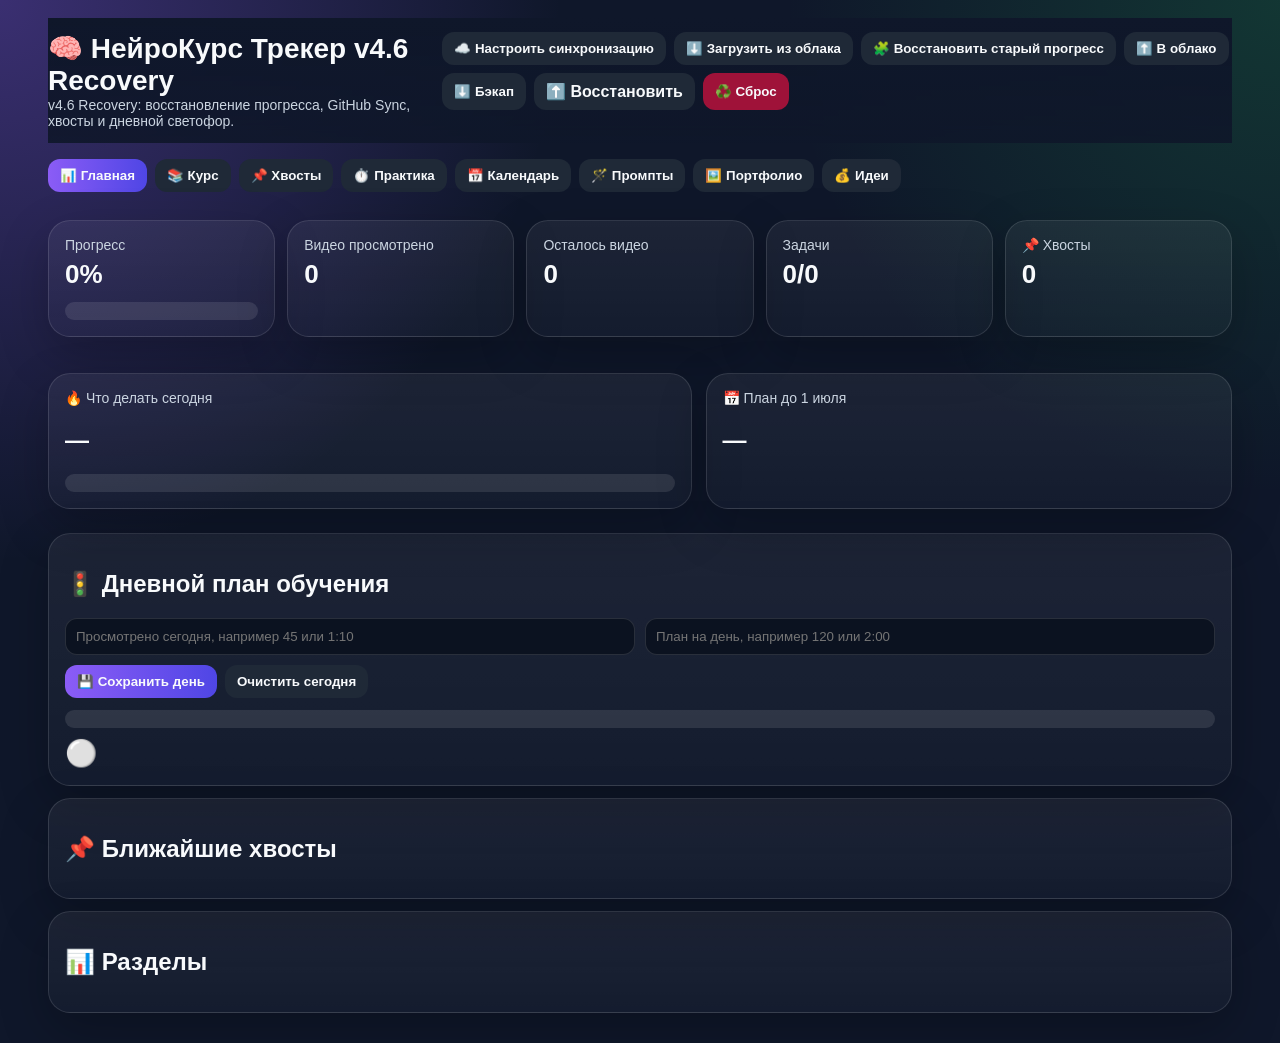
==== commit 5d6dbac1: "Add files via upload" ====
--- a/index.html
+++ b/index.html
@@ -1,517 +1,181 @@
 <!doctype html>
 <html lang="ru">
 <head>
-<meta charset="utf-8">
-<meta name="viewport" content="width=device-width, initial-scale=1">
-<link rel="manifest" href="./manifest.json">
-<meta name="theme-color" content="#7c3aed">
-<title>НейроКурс Трекер 4.3 📱</title>
+<meta charset="utf-8"><meta name="viewport" content="width=device-width, initial-scale=1">
+<title>НейроКурс Трекер v4.6 Recovery</title>
+<link rel="manifest" href="manifest.json"><meta name="theme-color" content="#7c3aed">
 <style>
-:root{--bg:#0f172a;--card:#111827;--card2:#1f2937;--text:#f8fafc;--muted:#cbd5e1;--line:rgba(255,255,255,.11);--a:#8b5cf6;--b:#22c55e}
-*{box-sizing:border-box}body{margin:0;font-family:Segoe UI,Arial,sans-serif;background:radial-gradient(circle at 0 0,rgba(139,92,246,.35),transparent 34%),radial-gradient(circle at 100% 0,rgba(34,197,94,.18),transparent 30%),var(--bg);color:var(--text)}.app{max-width:1220px;margin:auto;padding:18px}.top{display:flex;justify-content:space-between;gap:12px;align-items:flex-start;position:sticky;top:0;background:linear-gradient(180deg,var(--bg),rgba(15,23,42,.88));backdrop-filter:blur(10px);z-index:10;padding:14px 0}h1{margin:0;font-size:28px}.small{color:var(--muted);font-size:14px}button,.filelabel{border:0;border-radius:12px;padding:9px 12px;background:var(--card2);color:var(--text);cursor:pointer;font-weight:700}.primary{background:linear-gradient(90deg,var(--a),#4f46e5)}.good{background:#166534}.warn{background:#854d0e}.danger{background:#9f1239}input[type=file]{display:none}.actions,.nav,.tabs{display:flex;gap:8px;flex-wrap:wrap}.nav{margin:16px 0}.nav button.active,.tab.active{background:linear-gradient(90deg,var(--a),#4f46e5)}.cards{display:grid;grid-template-columns:repeat(4,1fr);gap:12px;margin:12px 0}.quickBtns{display:flex;gap:8px;flex-wrap:wrap;margin-top:10px}.ghost{background:rgba(255,255,255,.08)}.card{background:linear-gradient(180deg,rgba(255,255,255,.06),rgba(255,255,255,.025));border:1px solid var(--line);border-radius:22px;padding:16px;box-shadow:0 18px 50px rgba(0,0,0,.24);margin:12px 0}.metric{font-size:27px;font-weight:900;margin-top:6px}.bar{height:18px;background:rgba(255,255,255,.1);border-radius:999px;overflow:hidden;margin-top:12px}.fill{height:100%;background:linear-gradient(90deg,var(--a),var(--b));width:0%;transition:.25s}.grid{display:grid;grid-template-columns:1.1fr .9fr;gap:14px}.pill{display:inline-flex;gap:6px;align-items:center;background:rgba(255,255,255,.08);border:1px solid var(--line);padding:6px 9px;border-radius:999px;font-size:13px;color:var(--muted);margin:3px}.hidden{display:none}input,textarea,select{border:1px solid var(--line);background:#0b1220;color:var(--text);border-radius:12px;padding:10px;font-family:inherit}textarea{width:100%;min-height:80px}.search{width:100%;margin:8px 0}.item{display:grid;grid-template-columns:44px 1fr 120px 135px 185px;gap:10px;align-items:center;padding:10px;border:1px solid var(--line);border-radius:14px;background:rgba(255,255,255,.035);margin:7px 0}.type{font-size:22px;text-align:center}.title{font-weight:750}.duration{color:var(--muted)}.status{font-weight:900}.controls{display:flex;gap:6px;flex-wrap:wrap;justify-content:flex-end}.mini{padding:6px 8px;border-radius:9px;font-size:12px}.timeInput{width:80px}table{width:100%;border-collapse:collapse}td,th{padding:10px;border-bottom:1px solid var(--line);text-align:left}th{color:var(--muted)}.miniBar{height:10px;background:rgba(255,255,255,.1);border-radius:99px;overflow:hidden}.miniFill{height:100%;background:linear-gradient(90deg,var(--a),var(--b))}.formgrid{display:grid;grid-template-columns:1fr 1fr;gap:10px}.listCard{border:1px solid var(--line);border-radius:16px;padding:12px;margin:8px 0;background:rgba(255,255,255,.035)}.row{display:flex;justify-content:space-between;gap:10px}.calendar{display:grid;grid-template-columns:repeat(7,1fr);gap:6px}.day{min-height:62px;border:1px solid var(--line);border-radius:12px;padding:8px;background:rgba(255,255,255,.035)}.doneDay{background:rgba(34,197,94,.16);border-color:rgba(34,197,94,.45)}.today{outline:2px solid var(--a)}.loadGreen{background:linear-gradient(90deg,#22c55e,#84cc16)}.loadGold{background:linear-gradient(90deg,#22c55e,#facc15)}.loadAmber{background:linear-gradient(90deg,#f59e0b,#fb923c)}.loadRed{background:linear-gradient(90deg,#ef4444,#be123c)}.softBox{border-color:rgba(250,204,21,.35)}.stopBox{border-color:rgba(239,68,68,.45)}.tiny{font-size:12px;color:var(--muted)}.importedTag{color:#93c5fd}.deleteRow{display:flex;justify-content:flex-end;margin-top:8px}.weekdayGrid{display:grid;grid-template-columns:repeat(7,1fr);gap:6px;margin-top:8px}.checkpill{display:flex;align-items:center;justify-content:center;gap:6px;border:1px solid var(--line);border-radius:12px;padding:8px;background:rgba(255,255,255,.04);font-size:13px}.checkpill input{width:auto}.seriesTag{color:#c4b5fd}.rangeTag{color:#fcd34d}.comboGrid{display:grid;grid-template-columns:repeat(4,1fr);gap:10px;margin-top:10px}.comboCell{border:1px solid var(--line);background:rgba(255,255,255,.045);border-radius:16px;padding:10px}.comboCell b{display:block;font-size:18px;margin-top:4px}.heroGrid{display:grid;grid-template-columns:1fr 1fr;gap:14px}.thumbGrid{display:grid;grid-template-columns:repeat(auto-fill,minmax(110px,1fr));gap:10px;margin-top:10px}.thumb{border:1px solid var(--line);border-radius:14px;overflow:hidden;background:rgba(255,255,255,.04)}.thumb img{width:100%;height:110px;object-fit:cover;display:block}.voiceBtn.listening{background:#9f1239}.workPreview{max-height:170px;object-fit:cover;border-radius:14px;border:1px solid var(--line);margin:6px 6px 0 0}.ideaRefs img{width:90px;height:90px;object-fit:cover;border-radius:12px;border:1px solid var(--line);margin:4px}.offlineBar{display:flex;align-items:center;justify-content:space-between;gap:10px;border:1px solid var(--line);border-radius:18px;padding:10px 12px;background:rgba(255,255,255,.045);margin:8px 0 14px}.offlineBar b{font-size:14px}.dot{width:10px;height:10px;border-radius:99px;display:inline-block;background:#64748b;margin-right:6px}.dot.online{background:#22c55e}.dot.offline{background:#64748b}.dot.pending{background:#f59e0b}.updateNotice{border-color:rgba(56,189,248,.55);background:rgba(14,165,233,.12)}@media(max-width:920px){.comboGrid,.heroGrid{grid-template-columns:1fr}}@media(max-width:620px){.weekdayGrid{grid-template-columns:repeat(2,1fr)}}@media(max-width:920px){.grid,.cards,.formgrid{grid-template-columns:1fr}.item{grid-template-columns:34px 1fr}.duration,.status,.controls{grid-column:2}.top{position:static;flex-direction:column}.calendar{grid-template-columns:repeat(2,1fr)}}
+:root{--bg:#0f172a;--card:#111827;--card2:#1f2937;--text:#f8fafc;--muted:#cbd5e1;--line:rgba(255,255,255,.12);--a:#8b5cf6;--b:#22c55e}
+*{box-sizing:border-box}body{margin:0;font-family:Segoe UI,Arial,sans-serif;background:radial-gradient(circle at 0 0,rgba(139,92,246,.35),transparent 34%),radial-gradient(circle at 100% 0,rgba(34,197,94,.18),transparent 30%),var(--bg);color:var(--text)}
+.app{max-width:1220px;margin:auto;padding:18px}.top{display:flex;justify-content:space-between;gap:12px;align-items:flex-start;position:sticky;top:0;background:linear-gradient(180deg,var(--bg),rgba(15,23,42,.9));backdrop-filter:blur(10px);z-index:10;padding:14px 0}
+h1{margin:0;font-size:28px}.small{color:var(--muted);font-size:14px}.actions,.nav,.tabs{display:flex;gap:8px;flex-wrap:wrap}.nav{margin:16px 0}button,.filelabel{border:0;border-radius:12px;padding:9px 12px;background:var(--card2);color:var(--text);cursor:pointer;font-weight:700}.primary,.nav button.active,.tab.active{background:linear-gradient(90deg,var(--a),#4f46e5)}.good{background:#166534}.warn{background:#854d0e}.danger{background:#9f1239}input[type=file]{display:none}
+.cards{display:grid;grid-template-columns:repeat(5,1fr);gap:12px;margin:12px 0}.card{background:linear-gradient(180deg,rgba(255,255,255,.06),rgba(255,255,255,.025));border:1px solid var(--line);border-radius:22px;padding:16px;box-shadow:0 18px 50px rgba(0,0,0,.24);margin:12px 0}.metric{font-size:26px;font-weight:900;margin-top:6px}
+.bar{height:18px;background:rgba(255,255,255,.1);border-radius:999px;overflow:hidden;margin-top:12px}.fill{height:100%;background:linear-gradient(90deg,var(--a),var(--b));width:0%;transition:.25s}.grid{display:grid;grid-template-columns:1.1fr .9fr;gap:14px}
+.pill{display:inline-flex;gap:6px;align-items:center;background:rgba(255,255,255,.08);border:1px solid var(--line);padding:6px 9px;border-radius:999px;font-size:13px;color:var(--muted);margin:3px}.hidden{display:none}
+input,textarea,select{border:1px solid var(--line);background:#0b1220;color:var(--text);border-radius:12px;padding:10px;font-family:inherit}textarea{width:100%;min-height:80px}.search{width:100%;margin:8px 0}.formgrid{display:grid;grid-template-columns:1fr 1fr;gap:10px}
+.item{display:grid;grid-template-columns:44px 1fr 120px 145px 220px;gap:10px;align-items:center;padding:10px;border:1px solid var(--line);border-radius:14px;background:rgba(255,255,255,.035);margin:7px 0}.type{font-size:22px;text-align:center}.title{font-weight:750}.duration{color:var(--muted)}.status{font-weight:900}.controls{display:flex;gap:6px;flex-wrap:wrap;justify-content:flex-end}.mini{padding:6px 8px;border-radius:9px;font-size:12px}.timeInput{width:80px}
+table{width:100%;border-collapse:collapse}td,th{padding:10px;border-bottom:1px solid var(--line);text-align:left;vertical-align:top}th{color:var(--muted)}.miniBar{height:10px;background:rgba(255,255,255,.1);border-radius:99px;overflow:hidden}.miniFill{height:100%;background:linear-gradient(90deg,var(--a),var(--b))}.listCard{border:1px solid var(--line);border-radius:16px;padding:12px;margin:8px 0;background:rgba(255,255,255,.035)}.row{display:flex;justify-content:space-between;gap:10px}.calendar{display:grid;grid-template-columns:repeat(7,1fr);gap:6px}.day{min-height:62px;border:1px solid var(--line);border-radius:12px;padding:8px;background:rgba(255,255,255,.035)}.doneDay{background:rgba(34,197,94,.16);border-color:rgba(34,197,94,.45)}.today{outline:2px solid var(--a)}
+@media(max-width:950px){.grid,.cards,.formgrid{grid-template-columns:1fr}.item{grid-template-columns:34px 1fr}.duration,.status,.controls{grid-column:2}.top{position:static;flex-direction:column}.calendar{grid-template-columns:repeat(2,1fr)}}
 </style>
 </head>
 <body>
 <div class="app">
-<div class="top"><div><h1>🧠 НейроКурс Трекер 4.3 📱</h1><div class="small">Встроенный курс + офлайн-приложение + GitHub-синхронизация + планирование, удобные окна, портфолио и анти-выгорание.</div></div><div class="actions"><button onclick="openSyncSettings()">☁️ Синхронизация</button><button onclick="cloudPull()">⬇️ Из облака</button><button onclick="cloudPush()">⬆️ В облако</button><button onclick="exportAll()">⬇️ Бэкап</button><label class="filelabel">⬆️ Восстановить<input type="file" id="importFile" accept=".json"></label><button onclick="hardReset()" class="danger">♻️ Сбросить и загрузить курс</button></div></div>
-<div id="appStatusBar" class="offlineBar"><div><b><span id="onlineDot" class="dot"></span><span id="onlineText">Проверяю соединение...</span></b><div class="small" id="syncMiniStatus">Офлайн-режим готовится.</div></div><div class="actions"><button class="mini" onclick="manualFullSync()">☁️ Синхронизировать</button><button id="appUpdateBtn" class="mini primary hidden" onclick="reloadForUpdate()">🔄 Обновить приложение</button></div></div>
+<div class="top"><div><h1>🧠 НейроКурс Трекер v4.6 Recovery</h1><div class="small">v4.6 Recovery: восстановление прогресса, GitHub Sync, хвосты и дневной светофор.</div></div><div class="actions"><button onclick="openSync()">☁️ Настроить синхронизацию</button><button onclick="pullCloud()">⬇️ Загрузить из облака</button><button onclick="restoreOldProgress()">🧩 Восстановить старый прогресс</button><button onclick="pushCloud()">⬆️ В облако</button><button onclick="exportAll()">⬇️ Бэкап</button><label class="filelabel">⬆️ Восстановить<input type="file" id="importFile" accept=".json"></label><button class="danger" onclick="hardReset()">♻️ Сброс</button></div></div>
 
-<div id="syncModal" class="card hidden" style="border-color:rgba(56,189,248,.45)">
-<h2>☁️ Синхронизация через GitHub</h2>
-<div class="small">Нужно один раз ввести данные. Прогресс будет храниться в файле <b>progress.json</b> в твоём репозитории.</div>
-<div class="formgrid" style="margin-top:10px">
-  <input id="syncOwner" placeholder="GitHub логин, например vasiekig-droid">
-  <input id="syncRepo" placeholder="Репозиторий, например neurocourse-tracker">
-  <input id="syncBranch" placeholder="Ветка, обычно main">
-  <input id="syncToken" placeholder="GitHub token">
+<div id="syncPanel" class="card hidden"><h2>☁️ Настройка GitHub Sync</h2><div class="formgrid"><input id="syncOwner" placeholder="vasiekig-droid"><input id="syncRepo" placeholder="neurocourse-tracker"><input id="syncBranch" placeholder="main"><input id="syncToken" placeholder="GitHub token"></div><div class="actions" style="margin-top:10px;justify-content:flex-start"><button class="primary" onclick="saveSync()">💾 Сохранить</button><button onclick="pullCloud()">⬇️ Загрузить из облака</button><button onclick="restoreOldProgress()">🧩 Восстановить старый прогресс</button><button onclick="pushCloud()">⬆️ В облако</button><button onclick="syncPanel.classList.add('hidden')">Закрыть</button></div><div id="syncStatus" class="small"></div></div>
+
+<div id="deferPanel" class="card hidden"><h2>📌 Отложить задачу</h2><div id="deferContext" class="small"></div><div class="formgrid"><select id="modalPriority"><option>🔴 Высокий</option><option selected>🟡 Средний</option><option>🟢 Низкий</option></select><input id="modalDate" type="date"></div><textarea id="modalReason" placeholder="Почему откладываю?"></textarea><button class="primary" onclick="confirmDefer()">📌 Отложить</button><button onclick="closeDefer()">Отмена</button></div>
+
+<div class="nav"><button class="active" onclick="show('dashboard',this)">📊 Главная</button><button onclick="show('course',this)">📚 Курс</button><button onclick="show('deferred',this)">📌 Хвосты</button><button onclick="show('practice',this)">⏱️ Практика</button><button onclick="show('calendar',this)">📅 Календарь</button><button onclick="show('prompts',this)">🪄 Промпты</button><button onclick="show('portfolio',this)">🖼️ Портфолио</button><button onclick="show('ideas',this)">💰 Идеи</button></div>
+
+<section id="dashboard"><div class="cards"><div class="card"><div class="small">Прогресс</div><div class="metric" id="overallPct">0%</div><div class="bar"><div class="fill" id="overallFill"></div></div></div><div class="card"><div class="small">Видео просмотрено</div><div class="metric" id="watchedTime">0</div></div><div class="card"><div class="small">Осталось видео</div><div class="metric" id="leftTime">0</div></div><div class="card"><div class="small">Задачи</div><div class="metric" id="taskCount">0/0</div></div><div class="card"><div class="small">📌 Хвосты</div><div class="metric" id="deferredCount">0</div></div></div><div class="grid"><div class="card"><div class="small">🔥 Что делать сегодня</div><h2 id="todayTitle">—</h2><div id="todayList"></div><div class="bar"><div class="fill" id="focusFill"></div></div></div><div class="card"><div class="small">📅 План до 1 июля</div><h2 id="dailyNeed">—</h2><div id="planText" class="small"></div><div id="typeStats"></div></div></div>
+<div class="card">
+<h2>🚦 Дневной план обучения</h2>
+<div class="formgrid">
+  <input id="todayWatchedInput" placeholder="Просмотрено сегодня, например 45 или 1:10">
+  <input id="todayPlanInput" placeholder="План на день, например 120 или 2:00">
 </div>
-<div class="small" style="margin-top:8px">Токен хранится только в браузере этого устройства. Не публикуй его в GitHub и не отправляй никому.</div>
-<div class="actions" style="margin-top:10px;justify-content:flex-start">
-  <button class="primary" onclick="saveSyncSettings()">💾 Сохранить настройки</button>
-  <button onclick="cloudPull()">⬇️ Загрузить прогресс</button>
-  <button onclick="cloudPush()">⬆️ Сохранить прогресс</button>
-  <button onclick="closeSyncSettings()">Закрыть</button>
+<div class="actions" style="justify-content:flex-start;margin-top:10px">
+  <button class="primary" onclick="saveDailyPlan()">💾 Сохранить день</button>
+  <button onclick="clearDailyPlan()">Очистить сегодня</button>
 </div>
-<div id="syncStatus" class="small" style="margin-top:8px"></div>
+<div style="margin-top:12px">
+  <div class="bar"><div class="fill" id="dailyFill"></div></div>
+  <div id="trafficLight" class="metric" style="margin-top:10px">⚪</div>
+  <div id="dailyPlanText" class="small"></div>
+</div>
+</div>
+<div class="card"><h2>📌 Ближайшие хвосты</h2><div id="dashboardDeferred"></div></div><div class="card"><h2>📊 Разделы</h2><table><tbody id="sectionTable"></tbody></table></div></section>
+
+<section id="course" class="hidden"><input id="search" class="search" placeholder="🔎 Найти урок..."><div id="tabs" class="tabs"></div><div id="sectionBox"></div></section>
+<section id="deferred" class="hidden"><div class="card"><h2>📌 Отложенные задачи</h2><div class="formgrid"><input id="defTitle" placeholder="Задача"><select id="defPriority"><option>🔴 Высокий</option><option>🟡 Средний</option><option>🟢 Низкий</option></select><input id="defSource" placeholder="Откуда"><input id="defDate" type="date"></div><textarea id="defReason" placeholder="Причина"></textarea><button class="primary" onclick="addDeferredManual()">➕ Добавить хвост</button><div id="deferredList"></div></div></section>
+<section id="practice" class="hidden"><div class="card"><h2>⏱️ Практика</h2><div class="formgrid"><input type="date" id="prDate"><input type="number" id="prMinutes" placeholder="Минут"><input id="prTopic" placeholder="Тема"><select id="prType"><option>Промпты</option><option>Генерации</option><option>Домашка</option><option>Портфолио</option></select></div><textarea id="prNote" placeholder="Заметка"></textarea><button class="primary" onclick="addPractice()">➕ Добавить</button><div id="practiceList"></div></div></section>
+<section id="calendar" class="hidden"><div class="card"><h2>📅 Календарь</h2><div id="calendarBox" class="calendar"></div></div></section>
+<section id="prompts" class="hidden"><div class="card"><h2>🪄 Промпты</h2><div class="formgrid"><input id="promptTitle" placeholder="Название"><input id="promptTool" placeholder="Инструмент"></div><textarea id="promptText" placeholder="Промпт"></textarea><button class="primary" onclick="addPrompt()">➕ Сохранить</button><div id="promptList"></div></div></section>
+<section id="portfolio" class="hidden"><div class="card"><h2>🖼️ Портфолио</h2><div class="formgrid"><input id="workTitle" placeholder="Название"><input id="workLink" placeholder="Ссылка"></div><textarea id="workNote" placeholder="Заметка"></textarea><button class="primary" onclick="addWork()">➕ Добавить</button><div id="workList"></div></div></section>
+<section id="ideas" class="hidden"><div class="card"><h2>💰 Идеи</h2><input id="ideaTitle" placeholder="Идея"><textarea id="ideaNote" placeholder="Описание"></textarea><button class="primary" onclick="addIdea()">➕ Добавить</button><div id="ideaList"></div></div></section>
 </div>
 
-<div class="nav"><button class="active" onclick="showPage('dashboard',this)">📊 Главная</button><button onclick="showPage('course',this)">📚 Курс</button><button onclick="showPage('planning',this)">🧩 Планирование</button><button onclick="showPage('practice',this)">⏱️ Практика</button><button onclick="showPage('prompts',this)">🪄 Промпты</button><button onclick="showPage('ideas',this)">💰 Идеи</button><button onclick="showPage('calendar',this)">📅 Календарь</button><button onclick="showPage('portfolio',this)">🖼️ Портфолио</button></div>
-<section id="dashboard">
-  <div class="heroGrid">
-    <div class="card" id="loadCard"><div class="small">🧯 Индикатор нагрузки</div><div class="metric" id="loadLevel">—</div><div class="bar"><div class="fill" id="loadFill"></div></div><div class="small" id="loadDetails" style="margin-top:8px"></div></div>
-    <div class="card" id="stopCard"><div class="small">🛑 Пора остановиться?</div><div class="metric" id="stopSignal">—</div><div class="small" id="stopAdvice" style="margin-top:8px"></div></div>
-  </div>
-  <div class="grid">
-    <div class="card"><div class="small">🎯 Сегодняшний видео-план</div><div class="comboGrid"><div class="comboCell"><span class="small">Нужно</span><b id="dailyGoalTime">—</b></div><div class="comboCell"><span class="small">Просмотрено</span><b id="todayVideoTime">—</b></div><div class="comboCell"><span class="small">Осталось</span><b id="todayLeftTime">—</b></div><div class="comboCell"><span class="small">Перевыполнено</span><b id="todayOverTime">—</b></div></div><div class="bar"><div class="fill" id="todayVideoFill"></div></div></div>
-    <div class="card"><div class="small">📊 Общий прогресс</div><div class="comboGrid"><div class="comboCell"><span class="small">Задачи</span><b id="overallPct">0%</b></div><div class="comboCell"><span class="small">Видео просмотрено</span><b id="watchedTime">0</b></div><div class="comboCell"><span class="small">Осталось видео</span><b id="leftTime">0</b></div><div class="comboCell"><span class="small">Задачи закрыты</span><b id="taskCount">0/0</b></div></div><div class="bar"><div class="fill" id="overallFill"></div></div><div class="small" style="margin-top:8px">Финиш по текущему темпу: <b id="forecastDate">—</b></div></div>
-  </div>
-  <div class="grid">
-    <div class="card"><div class="small">🕯️ Удобное время для учёбы сегодня</div><h2 id="dashboardBestSlot">—</h2><div id="dashboardBestSlots" class="small"></div><div class="actions" style="justify-content:flex-start;margin-top:10px"><button onclick="showPage('planning',document.querySelector('.nav button:nth-child(3)'))">Настроить планирование</button></div></div>
-    <div class="card"><div class="small">🔥 Что делать сегодня</div><h2 id="todayTitle">—</h2><div id="todayList"></div><div class="bar"><div class="fill" id="focusFill"></div></div></div>
-  </div>
-  <div class="grid">
-    <div class="card"><div class="small">📅 План до дедлайна</div><h2 id="dailyNeed">—</h2><div class="small" style="margin:8px 0">Дедлайн: <input type="date" id="deadlineInput" onchange="setDeadline(this.value)" style="max-width:170px"></div><div id="planText" class="small"></div><div class="small" style="margin-top:12px">Куда записать просмотр:</div><select id="activeVideoSelect" onchange="refreshPositionHint()" style="width:100%;margin-top:6px"></select><div class="quickBtns"><input id="stopPositionInput" placeholder="Остановилась на: 15:04" style="width:190px"><button class="primary" onclick="setWatchedPositionFromCard()">💾 Записать позицию</button></div><div id="activeVideoText" class="small" style="margin-top:8px"></div><div id="todayHistory" class="small hidden" style="margin-top:8px"></div><div id="typeStats" style="margin-top:8px"></div></div>
-    <div class="card"><h2>📊 Прогресс по разделам</h2><table><thead><tr><th>Раздел</th><th>Статус</th><th>Прогресс</th></tr></thead><tbody id="sectionTable"></tbody></table></div>
-  </div>
-</section>
-<section id="course" class="hidden"><input class="search" id="search" placeholder="🔎 Найти урок, гайд или домашку..."><div class="tabs" id="tabs"></div><div id="sectionBox"></div></section>
-<section id="practice" class="hidden"><div class="card"><h2>⏱️ Учёт практики</h2><div class="formgrid"><input type="date" id="prDate"><input type="number" id="prMinutes" placeholder="Минут практики"><input id="prTopic" placeholder="Тема"><select id="prType"><option>Промпты</option><option>Генерации</option><option>Домашка</option><option>Постобработка</option><option>Портфолио</option></select></div><textarea id="prNote" placeholder="Заметка"></textarea><button class="primary" onclick="addPractice()">➕ Добавить практику</button><div id="practiceList"></div></div></section>
-<section id="calendar" class="hidden"><div class="card"><h2>📅 Календарь занятий</h2><div id="calendarBox" class="calendar"></div></div></section>
-<section id="planning" class="hidden">
-  <div class="card">
-    <h2>🧩 Планирование, выходные и занятость</h2>
-    <div class="small">Здесь можно заложить выходной, добавить параллельную занятость и подобрать лучшие окна для учёбы. Эти данные тоже уходят в GitHub Sync.</div>
-    <div class="formgrid" style="margin-top:10px">
-      <input type="date" id="planDate" onchange="renderPlanning()">
-      <input type="number" id="planMinutes" placeholder="Минут учёбы, пусто = дневная норма" onchange="renderPlanning()">
-      <input type="time" id="planStart" value="09:00" onchange="savePlanPrefs();renderPlanning()">
-      <input type="time" id="planEnd" value="21:00" onchange="savePlanPrefs();renderPlanning()">
-    </div>
-    <div class="actions" style="margin-top:10px;justify-content:flex-start">
-      <button class="warn" onclick="toggleRestDay()">🏖️ Переключить выходной</button>
-      <button class="primary" onclick="generateStudyPlan()">✨ Сгенерировать удобное время</button><button onclick="exportStudyICS()">📅 Скачать .ics для Google Calendar</button>
-    </div>
-    <div id="restDayStatus" class="small" style="margin-top:8px"></div><div id="generatedStudyStatus" class="small" style="margin-top:8px"></div>
-  </div>
-  <div class="card">
-    <h2>🧯 Анти-выгорание</h2>
-    <div class="small">Настрой мягкий предел, после которого трекер начнёт показывать «хватит на сегодня». Это не запрет, а заботливый ограничитель, чтобы курс не превратился в наждачку для мозга.</div>
-    <div class="formgrid" style="margin-top:10px">
-      <input type="number" id="maxVideoPerDay" placeholder="Максимум видео в день, мин" onchange="saveWellnessPrefs()">
-      <input type="number" id="softStopPercent" placeholder="Стоп после % от нормы" onchange="saveWellnessPrefs()">
-      <input type="number" id="breakEveryMinutes" placeholder="Перерыв каждые, мин" onchange="saveWellnessPrefs()">
-      <select id="eveningMode" onchange="saveWellnessPrefs()"><option value="normal">Вечером можно учиться</option><option value="soft">Вечером только лёгкий режим</option></select>
-    </div>
-    <div id="wellnessSettingsText" class="small" style="margin-top:8px"></div>
-  </div>
-  <div class="grid">
-    <div class="card">
-      <h2>🧱 Моя параллельная занятость</h2>
-      <div class="small">Добавляй разовые дела или повторяющиеся блоки: танцы по понедельникам и четвергам, английский, смены детей, сон, готовка, семейное время, поездки.</div>
-      <h3>➕ Разовая занятость</h3>
-      <div class="formgrid">
-        <input type="date" id="busyDate">
-        <input id="busyTitle" placeholder="Например: школа, врач, семейные дела">
-        <input type="time" id="busyStart">
-        <input type="time" id="busyEnd">
-      </div>
-      <button class="primary" style="margin-top:10px" onclick="addBusy()">➕ Добавить разово</button>
+<script id="courseData" type="application/json">[{"section": "🧭 Введение", "lessons": [{"title": "Введение", "items": [{"type": "video", "title": "Введение", "duration": "5:58", "status": "done", "watched": "5:58"}]}]}, {"section": "💳 Оплата нейронок", "lessons": [{"title": "Как оплачивать нейронки без иностранных карт", "items": [{"type": "guide", "title": "Гайд: как оплатить нейронки", "duration": "", "status": "done"}]}]}, {"section": "🧠 Обзоры нейросетей", "lessons": [{"title": "ChatGPT", "items": [{"type": "video", "title": "Видео 1", "duration": "32:24", "status": "done", "watched": "32:24"}, {"type": "video", "title": "Видео 2", "duration": "30:37", "status": "done", "watched": "30:37"}, {"type": "guide", "title": "Гайд 1", "duration": "", "status": "done"}, {"type": "guide", "title": "Гайд 2", "duration": "", "status": "done"}, {"type": "guide", "title": "Гайд 3", "duration": "", "status": "done"}, {"type": "homework", "title": "Ознакомиться с PDF-файлами", "duration": "", "status": "done"}, {"type": "homework", "title": "Познакомиться с ChatGPT и его возможностями", "duration": "", "status": "done"}, {"type": "homework", "title": "Настроить ChatGPT под себя", "duration": "", "status": "done"}, {"type": "homework", "title": "Пообщаться в разных чатах, задавая разные роли", "duration": "", "status": "done"}, {"type": "homework", "title": "Исследовать GPT-агентов по интересам", "duration": "", "status": "done"}, {"type": "star", "title": "Исследовать другие текстовые нейронки", "duration": "", "status": "done"}, {"type": "star", "title": "Сравнить другие нейронки с ChatGPT", "duration": "", "status": "done"}]}, {"title": "Higgsfield", "items": [{"type": "video", "title": "Видео", "duration": "2:14:27", "status": "progress", "watched": "59:15"}, {"type": "guide", "title": "Гайд", "duration": "", "status": "todo"}]}, {"title": "Syntx", "items": [{"type": "video", "title": "Видео 1", "duration": "16:04", "status": "todo"}, {"type": "video", "title": "Видео 2", "duration": "43:43", "status": "todo"}, {"type": "video", "title": "Видео 3", "duration": "34:38", "status": "todo"}, {"type": "guide", "title": "Гайд", "duration": "", "status": "todo"}]}, {"title": "Runway", "items": [{"type": "video", "title": "Видео", "duration": "55:50", "status": "todo"}, {"type": "guide", "title": "Гайд", "duration": "", "status": "todo"}]}, {"title": "Kling", "items": [{"type": "video", "title": "Видео", "duration": "1:35:44", "status": "todo"}, {"type": "guide", "title": "Гайд", "duration": "", "status": "todo"}]}, {"title": "ZenCreator", "items": [{"type": "video", "title": "Видео", "duration": "1:07:32", "status": "todo"}, {"type": "guide", "title": "Гайд", "duration": "", "status": "todo"}]}]}, {"section": "🎨 Нейрофотосессия человека", "lessons": [{"title": "Обязательная подготовка", "items": [{"type": "video", "title": "Видео 1", "duration": "20:49", "status": "todo"}, {"type": "video", "title": "Видео 2", "duration": "23:42", "status": "todo"}, {"type": "guide", "title": "Гайд 1", "duration": "", "status": "todo"}, {"type": "guide", "title": "Гайд 2", "duration": "", "status": "todo"}, {"type": "homework", "title": "Подготовить датасет", "duration": "", "status": "todo"}, {"type": "homework", "title": "Подобрать минимум 10 референсов", "duration": "", "status": "todo"}, {"type": "homework", "title": "Сохранить референсы на компьютере", "duration": "", "status": "todo"}, {"type": "homework", "title": "Прописать промпты к референсам", "duration": "", "status": "todo"}, {"type": "star", "title": "Придумать идею фотосессии с ChatGPT", "duration": "", "status": "todo"}, {"type": "star", "title": "Проработать промпты по идее", "duration": "", "status": "todo"}]}, {"title": "Фотосессия с помощью Higgsfield", "items": [{"type": "video", "title": "Видео 1", "duration": "2:43", "status": "todo"}, {"type": "video", "title": "Видео 2", "duration": "47:10", "status": "todo"}, {"type": "video", "title": "Видео 3", "duration": "1:05:00", "status": "todo"}, {"type": "guide", "title": "Гайд", "duration": "", "status": "todo"}, {"type": "homework", "title": "Провести фотосессию по подготовленным промптам", "duration": "", "status": "todo"}, {"type": "homework", "title": "Сделать фото в Superjet", "duration": "", "status": "todo"}, {"type": "homework", "title": "Выложить работу в Telegram-группу", "duration": "", "status": "todo"}]}, {"title": "Постобработка фотосессий", "items": [{"type": "video", "title": "Видео", "duration": "12:53", "status": "todo"}, {"type": "guide", "title": "Гайд 1", "duration": "", "status": "todo"}, {"type": "guide", "title": "Гайд 2", "duration": "", "status": "todo"}, {"type": "guide", "title": "Гайд 3", "duration": "", "status": "todo"}]}, {"title": "Дополнительные гайды к фотосессиям", "items": [{"type": "guide", "title": "Гайд 1", "duration": "", "status": "todo"}, {"type": "guide", "title": "Гайд 2", "duration": "", "status": "todo"}, {"type": "guide", "title": "Гайд 3", "duration": "", "status": "todo"}]}, {"title": "NanaBanana / SeeDream", "items": [{"type": "guide", "title": "Гайд", "duration": "", "status": "todo"}]}]}, {"section": "🛍️ Нейрофотосессия товаров", "lessons": [{"title": "Введение", "items": [{"type": "video", "title": "Видео", "duration": "10:33", "status": "todo"}]}, {"title": "ChatGPT + Midjourney", "items": [{"type": "video", "title": "Видео", "duration": "28:32", "status": "todo"}, {"type": "guide", "title": "Гайд", "duration": "", "status": "todo"}]}, {"title": "ChatGPT + Midjourney + NanaBanana", "items": [{"type": "video", "title": "Видео", "duration": "22:28", "status": "todo"}, {"type": "guide", "title": "Гайд", "duration": "", "status": "todo"}]}, {"title": "ChatGPT платная подписка", "items": [{"type": "video", "title": "Видео", "duration": "1:11:35", "status": "todo"}, {"type": "guide", "title": "Гайд", "duration": "", "status": "todo"}]}, {"title": "Фотосессия одежды и аксессуаров", "items": [{"type": "video", "title": "Видео", "duration": "1:21:17", "status": "todo"}, {"type": "guide", "title": "Гайд", "duration": "", "status": "todo"}, {"type": "homework", "title": "Выбрать нишу", "duration": "", "status": "todo"}, {"type": "homework", "title": "Сделать фотосессии товаров из ниши", "duration": "", "status": "todo"}, {"type": "homework", "title": "Сделать видео для одного предмета", "duration": "", "status": "todo"}, {"type": "homework", "title": "Подготовить разные ракурсы", "duration": "", "status": "todo"}]}, {"title": "Продуктовые карточки для маркетплейсов", "items": [{"type": "video", "title": "Видео", "duration": "26:43", "status": "todo"}, {"type": "guide", "title": "Гайд 1", "duration": "", "status": "todo"}, {"type": "guide", "title": "Гайд 2", "duration": "", "status": "todo"}]}]}, {"section": "🎬 Создание видеороликов", "lessons": [{"title": "Введение", "items": [{"type": "video", "title": "Видео 1", "duration": "25:37", "status": "todo"}, {"type": "video", "title": "Видео 2", "duration": "19:06", "status": "todo"}]}, {"title": "Особенности привлекательного видео", "items": [{"type": "video", "title": "Видео 1", "duration": "8:57", "status": "todo"}, {"type": "video", "title": "Видео 2", "duration": "17:25", "status": "todo"}, {"type": "guide", "title": "Гайд", "duration": "", "status": "todo"}]}, {"title": "Генерация аудиодорожек", "items": [{"type": "video", "title": "Видео", "duration": "5:32", "status": "todo"}]}, {"title": "Разбор создания видеоклипа", "items": [{"type": "video", "title": "Видео 1", "duration": "1:25", "status": "todo"}, {"type": "video", "title": "Видео 2", "duration": "45:53", "status": "todo"}]}, {"title": "Практическая работа по созданию видео", "items": [{"type": "video", "title": "Основное видео", "duration": "38:44", "status": "todo"}, {"type": "extra", "title": "Доп. видео 1", "duration": "33:52", "status": "todo"}, {"type": "extra", "title": "Доп. видео 2", "duration": "25:08", "status": "todo"}, {"type": "extra", "title": "Доп. видео 3", "duration": "40:25", "status": "todo"}]}, {"title": "Практическая работа по видеоминиатюре", "items": [{"type": "video", "title": "Видео", "duration": "17:41", "status": "todo"}]}, {"title": "Продвижение и монетизация нейровидео", "items": [{"type": "video", "title": "Видео", "duration": "17:55", "status": "todo"}]}]}, {"section": "💰 Заработок на нейронках", "lessons": [{"title": "Введение", "items": [{"type": "video", "title": "Видео", "duration": "39:17", "status": "todo"}]}, {"title": "Как можно зарабатывать", "items": [{"type": "video", "title": "Видео", "duration": "3:10:33", "status": "todo"}, {"type": "guide", "title": "Гайд", "duration": "", "status": "todo"}, {"type": "homework", "title": "Выбрать интересную нишу", "duration": "", "status": "todo"}, {"type": "homework", "title": "Выбрать направление для первых шагов", "duration": "", "status": "todo"}]}, {"title": "Что продаём? Оффер", "items": [{"type": "video", "title": "Видео", "duration": "1:19:34", "status": "todo"}, {"type": "guide", "title": "Гайд 1", "duration": "", "status": "todo"}, {"type": "guide", "title": "Гайд 2", "duration": "", "status": "todo"}, {"type": "homework", "title": "Создать оффер", "duration": "", "status": "todo"}, {"type": "homework", "title": "Выбрать нишу для проработки", "duration": "", "status": "todo"}, {"type": "homework", "title": "Разработать скрипты писем с ChatGPT", "duration": "", "status": "todo"}]}, {"title": "Где искать клиентов", "items": [{"type": "video", "title": "Видео", "duration": "55:27", "status": "todo"}, {"type": "guide", "title": "Гайд 1", "duration": "", "status": "todo"}, {"type": "guide", "title": "Гайд 2", "duration": "", "status": "todo"}, {"type": "guide", "title": "Гайд 3", "duration": "", "status": "todo"}, {"type": "guide", "title": "Гайд 4", "duration": "", "status": "todo"}, {"type": "guide", "title": "Гайд 5", "duration": "", "status": "todo"}]}, {"title": "Ценообразование", "items": [{"type": "video", "title": "Видео", "duration": "21:48", "status": "todo"}, {"type": "guide", "title": "Гайд", "duration": "", "status": "todo"}]}, {"title": "Советы и лайфхаки", "items": [{"type": "video", "title": "Видео", "duration": "54:49", "status": "todo"}, {"type": "guide", "title": "Гайд", "duration": "", "status": "todo"}]}]}, {"section": "🎨 Midjourney от А до Я", "lessons": [{"title": "Введение", "items": [{"type": "video", "title": "Видео", "duration": "5:59", "status": "todo"}]}, {"title": "Навигация сайта", "items": [{"type": "video", "title": "Видео", "duration": "18:22", "status": "todo"}]}, {"title": "Настройки генерации", "items": [{"type": "video", "title": "Видео", "duration": "26:25", "status": "todo"}]}, {"title": "Генерация изображений", "items": [{"type": "video", "title": "Видео", "duration": "21:32", "status": "todo"}, {"type": "guide", "title": "Гайд 1", "duration": "", "status": "todo"}, {"type": "guide", "title": "Гайд 2", "duration": "", "status": "todo"}]}, {"title": "Редактирование генераций", "items": [{"type": "video", "title": "Видео", "duration": "12:48", "status": "todo"}]}, {"title": "Персонализация", "items": [{"type": "video", "title": "Видео", "duration": "11:26", "status": "todo"}]}, {"title": "Организация", "items": [{"type": "video", "title": "Видео", "duration": "6:45", "status": "todo"}]}, {"title": "Омни-референс", "items": [{"type": "video", "title": "Видео", "duration": "13:05", "status": "todo"}]}, {"title": "Чаты и совместная работа", "items": [{"type": "video", "title": "Видео", "duration": "4:29", "status": "todo"}]}, {"title": "Видеогенерации", "items": [{"type": "video", "title": "Видео", "duration": "7:22", "status": "todo"}]}, {"title": "Дополнительная информация", "items": [{"type": "video", "title": "Видео 1", "duration": "14:00", "status": "todo"}, {"type": "video", "title": "Видео 2", "duration": "13:57", "status": "todo"}]}]}, {"section": "📚 Библиотека", "lessons": [{"title": "Библиотека", "items": [{"type": "guide", "title": "18 гайдов", "duration": "", "status": "todo"}]}]}]</script>
+<script>
+const DEFAULT_COURSE=JSON.parse(document.getElementById('courseData').textContent),KEY='neurocourse_v46_course',EXTRA='neurocourse_v46_extra',SYNC='neurocourse_sync';
 
-      <div class="card" style="margin-top:12px;background:rgba(255,255,255,.025)">
-        <h3 style="margin-top:0">🔁 Повторяющаяся занятость</h3>
-        <div class="small">Выбери период и дни недели. Трекер сам разложит занятость по календарю и будет учитывать её при подборе окон для учёбы.</div>
-        <div class="formgrid" style="margin-top:10px">
-          <input id="recTitle" placeholder="Название: английский, танцы, сон, готовка">
-          <select id="recCategory">
-            <option value="📚 Учёба детей">📚 Учёба детей</option>
-            <option value="💃 Кружки / танцы">💃 Кружки / танцы</option>
-            <option value="🇬🇧 Английский">🇬🇧 Английский</option>
-            <option value="🍲 Быт / готовка">🍲 Быт / готовка</option>
-            <option value="😴 Сон / отдых">😴 Сон / отдых</option>
-            <option value="👨‍👩‍👧‍👦 Семья">👨‍👩‍👧‍👦 Семья</option>
-            <option value="🚗 Дорога / выход из дома">🚗 Дорога / выход из дома</option>
-            <option value="✈️ Поездка">✈️ Поездка</option>
-            <option value="🧱 Другое">🧱 Другое</option>
-          </select>
-          <input type="date" id="recStartDate">
-          <input type="date" id="recEndDate">
-          <input type="time" id="recStartTime" value="10:00">
-          <input type="time" id="recEndTime" value="11:00">
-        </div>
-        <div class="weekdayGrid">
-          <label class="checkpill"><input type="checkbox" class="recWeekday" value="1"> Пн</label>
-          <label class="checkpill"><input type="checkbox" class="recWeekday" value="2"> Вт</label>
-          <label class="checkpill"><input type="checkbox" class="recWeekday" value="3"> Ср</label>
-          <label class="checkpill"><input type="checkbox" class="recWeekday" value="4"> Чт</label>
-          <label class="checkpill"><input type="checkbox" class="recWeekday" value="5"> Пт</label>
-          <label class="checkpill"><input type="checkbox" class="recWeekday" value="6"> Сб</label>
-          <label class="checkpill"><input type="checkbox" class="recWeekday" value="0"> Вс</label>
-        </div>
-        <div class="actions" style="margin-top:10px;justify-content:flex-start">
-          <button onclick="selectWeekdays([1,2,3,4,5])">Будни</button>
-          <button onclick="selectWeekdays([1,4])">Пн + Чт</button>
-          <button onclick="selectWeekdays([6,0])">Выходные</button>
-          <button onclick="selectWeekdays([0,1,2,3,4,5,6])">Каждый день</button>
-          <button onclick="selectWeekdays([])">Снять выбор</button>
-        </div>
-        <label class="pill" style="margin-top:10px"><input type="checkbox" id="recRestDay" style="width:auto"> Сделать эти дни выходными для учёбы</label>
-        <div class="actions" style="margin-top:10px;justify-content:flex-start">
-          <button class="primary" onclick="addRecurringBusy()">🔁 Добавить повторение</button>
-        </div>
-        <div id="recStatus" class="small" style="margin-top:8px"></div>
-      </div>
+function firstExisting(keys, fallback){
+  for(const k of keys){
+    const v=localStorage.getItem(k);
+    if(v && v!=='null' && v!=='undefined') return v;
+  }
+  return fallback;
+}
+let course=JSON.parse(firstExisting(['neurocourse_v46_course','neurocourse_v45_course','neurocourse_v44_course','neurocourse_v43_course','neurocourse_v35_course','neurocourse_v34_course','neurocourse_v33_course','neurocourse_v32_course'], JSON.stringify(DEFAULT_COURSE)));
+let extra=JSON.parse(firstExisting(['neurocourse_v46_extra','neurocourse_v45_extra','neurocourse_v44_extra','neurocourse_v43_extra','neurocourse_v35_extra','neurocourse_v34_extra','neurocourse_v33_extra','neurocourse_v32_extra'], '{"practice":[],"prompts":[],"works":[],"ideas":[],"practiceDays":{},"deferred":[],"dailyPlan":{}}'));
+let currentSection=0,pending=null,timer=null;
+function parseTime(t){if(!t)return 0;let p=String(t).split(':').map(Number);if(p.length==2)return p[0]*60+p[1];if(p.length==3)return p[0]*3600+p[1]*60+p[2];return 0}
+function fmt(s){s=Math.max(0,Math.round(s||0));let h=Math.floor(s/3600);s%=3600;let m=Math.floor(s/60),sec=s%60;return h?h+' ч '+String(m).padStart(2,'0')+' мин':m?m+' мин '+String(sec).padStart(2,'0')+' сек':sec+' сек'}
+function ic(t){return{video:'🎥',guide:'📖',homework:'📝',star:'⭐',extra:'🎁'}[t]||'•'}function lab(s){return s=='done'?'✅ Сделано':s=='progress'?'🔵 В процессе':s=='deferred'?'📌 Отложено':'⬜ Не начато'}
+function today(){return new Date().toISOString().slice(0,10)}function save(){localStorage.setItem(KEY,JSON.stringify(course));render();schedulePush()}function saveE(){localStorage.setItem(EXTRA,JSON.stringify(extra));render();schedulePush()}
+function prog(i){if(i.status=='done')return 1;if((i.type=='video'||i.type=='extra')&&i.status=='progress'){let d=parseTime(i.duration),w=parseTime(i.watched||'0:00');return d?Math.min(1,w/d):.5}return i.status=='progress'?.5:0}
+function stats(){let tv=0,wv=0,total=0,done=0,w=0,types={video:[0,0],guide:[0,0],homework:[0,0],star:[0,0]};course.forEach(s=>s.lessons.forEach(l=>l.items.forEach(i=>{total++;w+=prog(i);if(i.status=='done')done++;if(types[i.type]){types[i.type][1]++;if(i.status=='done')types[i.type][0]++}if(i.type=='video'||i.type=='extra'){let d=parseTime(i.duration);tv+=d;wv+=i.status=='done'?d:(i.status=='progress'?Math.min(d,parseTime(i.watched||'0:00')):0)}})));return{tv,wv,total,done,w,types}}
+function secStats(s){let total=0,w=0,done=0;s.lessons.forEach(l=>l.items.forEach(i=>{total++;w+=prog(i);if(i.status=='done')done++}));return{pct:total?w/total*100:0,done,total}}
+function key(si,li,ii){return si+'-'+li+'-'+ii}function tails(){extra.deferred=extra.deferred||[];return extra.deferred}function rmTail(k){extra.deferred=tails().filter(x=>x.key!==k);localStorage.setItem(EXTRA,JSON.stringify(extra))}
+function setStatus(si,li,ii,st){let i=course[si].lessons[li].items[ii];i.status=st;if(st=='done'&&(i.type=='video'||i.type=='extra'))i.watched=i.duration;if(st=='todo')i.watched='';if(st!='deferred')rmTail(key(si,li,ii));extra.practiceDays[today()]=true;save()}
+function updateWatched(si,li,ii,v){let i=course[si].lessons[li].items[ii];i.watched=v;i.status=parseTime(v)>=parseTime(i.duration)?'done':'progress';extra.practiceDays[today()]=true;save()}
+function defer(si,li,ii){pending={si,li,ii};let s=course[si],l=s.lessons[li],i=l.items[ii];deferContext.textContent=s.section+' → '+l.title+': '+i.title;modalReason.value='';modalDate.value='';modalPriority.value='🟡 Средний';deferPanel.classList.remove('hidden');scrollTo({top:0,behavior:'smooth'})}
+function closeDefer(){pending=null;deferPanel.classList.add('hidden')}function confirmDefer(){if(!pending)return;let {si,li,ii}=pending,s=course[si],l=s.lessons[li],i=l.items[ii],k=key(si,li,ii);i.status='deferred';rmTail(k);tails().push({key:k,title:i.title,source:s.section+' → '+l.title,priority:modalPriority.value,returnDate:modalDate.value,reason:modalReason.value,done:false,createdAt:today()});closeDefer();saveE();save()}
+function addDeferredManual(){tails().push({key:'manual-'+Date.now(),title:defTitle.value||'Без названия',source:defSource.value||'Вручную',priority:defPriority.value,returnDate:defDate.value,reason:defReason.value,done:false,createdAt:today()});defTitle.value=defSource.value=defDate.value=defReason.value='';saveE()}
+function completeTail(k){let t=tails().find(x=>x.key==k);if(t)t.done=true;if(!k.startsWith('manual-')){let p=k.split('-').map(Number);if(course[p[0]]?.lessons?.[p[1]]?.items?.[p[2]])setStatus(p[0],p[1],p[2],'done')}saveE()}
+function restoreTail(k){if(!k.startsWith('manual-')){let p=k.split('-').map(Number);if(course[p[0]]?.lessons?.[p[1]]?.items?.[p[2]])setStatus(p[0],p[1],p[2],'todo')}extra.deferred=tails().filter(x=>x.key!=k);saveE()}function delTail(k){extra.deferred=tails().filter(x=>x.key!=k);saveE()}
+function tailCards(list,compact=false){return(list||[]).filter(x=>!x.done).map(x=>'<div class="listCard"><div class="row"><b>'+(x.priority||'🟡 Средний')+' · '+x.title+'</b>'+(compact?'':'<button class="mini danger" onclick="delTail(\\''+x.key+'\\')">Удалить</button>')+'</div><div class="small">'+(x.source||'')+(x.returnDate?' · 📅 '+x.returnDate:'')+'</div>'+(x.reason?'<div>'+x.reason+'</div>':'')+(compact?'':'<div class="actions" style="justify-content:flex-start;margin-top:6px"><button class="mini good" onclick="completeTail(\\''+x.key+'\\')">✅ Сделано</button><button class="mini" onclick="restoreTail(\\''+x.key+'\\')">⬜ Вернуть</button></div>')+'</div>').join('')}
 
-      <div class="card" style="margin-top:12px;background:rgba(255,255,255,.025)">
-        <h3 style="margin-top:0">✈️ Поездка / плотный период</h3>
-        <div class="small">Для поездок, каникул, болезни, плотных семейных дней. Можно заблокировать весь день и/или сделать дни выходными для учёбы.</div>
-        <div class="formgrid" style="margin-top:10px">
-          <input id="tripTitle" placeholder="Например: поездка, гости, семейные дни">
-          <input type="date" id="tripStartDate">
-          <input type="date" id="tripEndDate">
-          <select id="tripMode"><option value="restBusy">Блокировать весь день + выходной</option><option value="busyOnly">Блокировать весь день, но не выходной</option><option value="restOnly">Только выходной, без занятости</option></select>
-        </div>
-        <button class="warn" style="margin-top:10px" onclick="addTripPeriod()">✈️ Добавить период</button>
-        <div id="tripStatus" class="small" style="margin-top:8px"></div>
-      </div>
-
-      <div class="card" style="margin-top:12px;background:rgba(255,255,255,.025)">
-        <h3 style="margin-top:0">📥 Импорт занятости из Google Calendar</h3>
-        <div class="small">Если импорт снова капризничает, можно не мучить эту дверь: повторяющиеся дела выше заменяют календарь внутри трекера.</div>
-        <div class="actions" style="margin-top:10px;justify-content:flex-start">
-          <label class="filelabel">📥 Загрузить .ics/.ical<input type="file" id="calendarImportFile" accept=".ics,.ical,text/calendar,.txt" onchange="importCalendarFile(event)"></label>
-          <button class="danger" onclick="clearImportedBusy()">🧹 Удалить импорт из Google Calendar</button>
-          <button class="danger" onclick="clearBusyForSelectedDate()">🗑️ Очистить занятость выбранного дня</button>
-        </div>
-        <div id="calendarImportStatus" class="small" style="margin-top:8px"></div>
-      </div>
-      <h3>Занятость выбранного дня</h3><div id="busyList"></div><h3>Вся ближайшая занятость</h3><div id="allBusyList"></div>
-    </div>
-    <div class="card">
-      <h2>🕯️ Лучшие окна для учёбы</h2>
-      <div id="bestSlots" class="small"></div>
-    </div>
-  </div>
-</section>
-<section id="prompts" class="hidden"><div class="card"><h2>🪄 База промптов</h2><div class="formgrid"><input id="promptTitle" placeholder="Название"><input id="promptTool" placeholder="Инструмент"></div><textarea id="promptText" placeholder="Промпт"></textarea><button class="primary" onclick="addPrompt()">➕ Сохранить</button><div id="promptList"></div></div></section>
-<section id="portfolio" class="hidden"><div class="card"><h2>🖼️ Портфолио</h2><div class="formgrid"><input id="workTitle" placeholder="Название"><input id="workLink" placeholder="Ссылка"></div><textarea id="workNote" placeholder="Заметка"></textarea><div class="actions" style="justify-content:flex-start;margin-top:10px"><label class="filelabel">🖼️ Загрузить изображения<input type="file" id="workImages" accept="image/*" multiple onchange="handleWorkImages(event)"></label><button class="primary" onclick="addWork()">➕ Добавить</button></div><div id="workImagePreview" class="thumbGrid"></div><div id="workList"></div></div></section>
-<section id="ideas" class="hidden"><div class="card"><h2>💰 Идеи</h2><input id="ideaTitle" placeholder="Идея"><textarea id="ideaNote" placeholder="Описание, мысли, план, оффер"></textarea><div class="actions" style="justify-content:flex-start;margin-top:10px"><label class="filelabel">📎 Загрузить референсы<input type="file" id="ideaRefs" accept="image/*" multiple onchange="handleIdeaRefs(event)"></label><button id="ideaVoiceBtn" onclick="startVoiceToIdea()">🎙️ Надиктовать</button><button class="primary" onclick="addIdea()">➕ Добавить</button></div><div id="ideaRefPreview" class="thumbGrid"></div><div class="small" id="voiceStatus" style="margin-top:8px"></div><div id="ideaList"></div></div></section>
-</div>
-<script>
-const DEFAULT_COURSE = [{"section": "🧭 Введение", "lessons": [{"title": "Введение", "items": [{"type": "video", "title": "Введение", "duration": "5:58", "status": "done", "watched": "5:58"}]}]}, {"section": "💳 Как оплачивать нейронки без иностранных карт", "lessons": [{"title": "Оплата нейронок", "items": [{"type": "guide", "title": "Как оплатить нейронки", "duration": "", "status": "done"}]}]}, {"section": "🧠 Обзоры нейросетей", "lessons": [{"title": "ChatGPT", "items": [{"type": "video", "title": "Видео 1", "duration": "32:24", "status": "done", "watched": "32:24"}, {"type": "video", "title": "Видео 2", "duration": "30:37", "status": "done", "watched": "30:37"}, {"type": "guide", "title": "Гайд 1", "duration": "", "status": "done"}, {"type": "guide", "title": "Гайд 2", "duration": "", "status": "done"}, {"type": "guide", "title": "Гайд 3", "duration": "", "status": "done"}, {"type": "homework", "title": "Ознакомиться внимательно с PDF-файлами", "duration": "", "status": "done"}, {"type": "homework", "title": "Познакомиться с ChatGPT и его возможностями", "duration": "", "status": "done"}, {"type": "homework", "title": "Настроить ChatGPT под себя", "duration": "", "status": "done"}, {"type": "homework", "title": "Пообщаться в разных чатах, задавая разные роли", "duration": "", "status": "done"}, {"type": "homework", "title": "Исследовать GPT-агентов по сфере или интересам", "duration": "", "status": "done"}, {"type": "star", "title": "Исследовать другие текстовые нейронки", "duration": "", "status": "done"}, {"type": "star", "title": "Сравнить другие нейронки с ChatGPT", "duration": "", "status": "done"}]}, {"title": "Higgsfield", "items": [{"type": "video", "title": "Видео", "duration": "2:14:27", "status": "progress", "watched": "59:15"}, {"type": "guide", "title": "Гайд", "duration": "", "status": "todo"}]}, {"title": "Syntx", "items": [{"type": "video", "title": "Видео 1", "duration": "16:04", "status": "todo"}, {"type": "video", "title": "Видео 2", "duration": "43:43", "status": "todo"}, {"type": "video", "title": "Видео 3", "duration": "34:38", "status": "todo"}, {"type": "guide", "title": "Гайд", "duration": "", "status": "todo"}]}, {"title": "Runway", "items": [{"type": "video", "title": "Видео", "duration": "55:50", "status": "todo"}, {"type": "guide", "title": "Гайд", "duration": "", "status": "todo"}]}, {"title": "Kling", "items": [{"type": "video", "title": "Видео", "duration": "1:35:44", "status": "todo"}, {"type": "guide", "title": "Гайд", "duration": "", "status": "todo"}]}, {"title": "ZenCreator", "items": [{"type": "video", "title": "Видео", "duration": "1:07:32", "status": "todo"}, {"type": "guide", "title": "Гайд", "duration": "", "status": "todo"}]}]}, {"section": "🎨 Нейрофотосессия человека", "lessons": [{"title": "Обязательная подготовка", "items": [{"type": "video", "title": "Видео 1", "duration": "20:49", "status": "todo"}, {"type": "video", "title": "Видео 2", "duration": "23:42", "status": "todo"}, {"type": "guide", "title": "Гайд 1", "duration": "", "status": "todo"}, {"type": "guide", "title": "Гайд 2", "duration": "", "status": "todo"}, {"type": "homework", "title": "Подготовить датасет", "duration": "", "status": "todo"}, {"type": "homework", "title": "Подобрать минимум 10 референсов", "duration": "", "status": "todo"}, {"type": "homework", "title": "Сохранить референсы на компьютере", "duration": "", "status": "todo"}, {"type": "homework", "title": "Прописать промпты к референсам", "duration": "", "status": "todo"}, {"type": "star", "title": "Придумать идею фотосессии с ChatGPT", "duration": "", "status": "todo"}, {"type": "star", "title": "Проработать промпты по идее", "duration": "", "status": "todo"}]}, {"title": "Фотосессия с помощью Higgsfield", "items": [{"type": "video", "title": "Видео 1", "duration": "2:43", "status": "todo"}, {"type": "video", "title": "Видео 2", "duration": "47:10", "status": "todo"}, {"type": "video", "title": "Видео 3", "duration": "1:05:00", "status": "todo"}, {"type": "guide", "title": "Гайд", "duration": "", "status": "todo"}, {"type": "homework", "title": "Провести фотосессию по подготовленным промптам", "duration": "", "status": "todo"}, {"type": "homework", "title": "Сделать фото в Superjet", "duration": "", "status": "todo"}, {"type": "homework", "title": "Выложить работу в Telegram-группу «Ваши работы фото»", "duration": "", "status": "todo"}]}, {"title": "Постобработка фотосессий", "items": [{"type": "video", "title": "Видео", "duration": "12:53", "status": "todo"}, {"type": "guide", "title": "Гайд 1", "duration": "", "status": "todo"}, {"type": "guide", "title": "Гайд 2", "duration": "", "status": "todo"}, {"type": "guide", "title": "Гайд 3", "duration": "", "status": "todo"}]}, {"title": "Дополнительные гайды к фотосессиям", "items": [{"type": "guide", "title": "Гайд 1", "duration": "", "status": "todo"}, {"type": "guide", "title": "Гайд 2", "duration": "", "status": "todo"}, {"type": "guide", "title": "Гайд 3", "duration": "", "status": "todo"}]}, {"title": "Фотосессия с помощью NanaBanana или SeeDream", "items": [{"type": "guide", "title": "Гайд", "duration": "", "status": "todo"}]}]}, {"section": "🛍️ Нейрофотосессия товаров", "lessons": [{"title": "Введение", "items": [{"type": "video", "title": "Видео", "duration": "10:33", "status": "todo"}]}, {"title": "Связка ChatGPT + Midjourney", "items": [{"type": "video", "title": "Видео", "duration": "28:32", "status": "todo"}, {"type": "guide", "title": "Гайд", "duration": "", "status": "todo"}]}, {"title": "Связка ChatGPT + Midjourney + NanaBanana", "items": [{"type": "video", "title": "Видео", "duration": "22:28", "status": "todo"}, {"type": "guide", "title": "Гайд", "duration": "", "status": "todo"}]}, {"title": "Связка ChatGPT (платная подписка)", "items": [{"type": "video", "title": "Видео", "duration": "1:11:35", "status": "todo"}, {"type": "guide", "title": "Гайд", "duration": "", "status": "todo"}]}, {"title": "Доп. урок: фотосессия одежды и аксессуаров на практике", "items": [{"type": "video", "title": "Видео", "duration": "1:21:17", "status": "todo"}, {"type": "guide", "title": "Гайд", "duration": "", "status": "todo"}, {"type": "homework", "title": "Выбрать свою нишу или нишу на свой вкус", "duration": "", "status": "todo"}, {"type": "homework", "title": "Сделать фотосессии разных товаров из выбранной ниши", "duration": "", "status": "todo"}, {"type": "homework", "title": "Сделать видео для одного из предметов", "duration": "", "status": "todo"}, {"type": "homework", "title": "Подготовить разные ракурсы для видео", "duration": "", "status": "todo"}]}, {"title": "Продуктовые карточки для маркетплейсов", "items": [{"type": "video", "title": "Видео", "duration": "26:43", "status": "todo"}, {"type": "guide", "title": "Гайд 1", "duration": "", "status": "todo"}, {"type": "guide", "title": "Гайд 2", "duration": "", "status": "todo"}]}]}, {"section": "🎬 Создание видеороликов", "lessons": [{"title": "Введение", "items": [{"type": "video", "title": "Видео 1", "duration": "25:37", "status": "todo"}, {"type": "video", "title": "Видео 2", "duration": "19:06", "status": "todo"}]}, {"title": "Особенности создания привлекательного видео", "items": [{"type": "video", "title": "Видео 1", "duration": "8:57", "status": "todo"}, {"type": "video", "title": "Видео 2", "duration": "17:25", "status": "todo"}, {"type": "guide", "title": "Гайд", "duration": "", "status": "todo"}]}, {"title": "Генерация аудиодорожек", "items": [{"type": "video", "title": "Видео", "duration": "5:32", "status": "todo"}]}, {"title": "Подробный разбор создания видеоклипа", "items": [{"type": "video", "title": "Видео 1", "duration": "1:25", "status": "todo"}, {"type": "video", "title": "Видео 2", "duration": "45:53", "status": "todo"}]}, {"title": "Практическая работа по созданию видео", "items": [{"type": "video", "title": "Основное видео", "duration": "38:44", "status": "todo"}, {"type": "extra", "title": "Дополнительное видео 1", "duration": "33:52", "status": "todo"}, {"type": "extra", "title": "Дополнительное видео 2", "duration": "25:08", "status": "todo"}, {"type": "extra", "title": "Дополнительное видео 3", "duration": "40:25", "status": "todo"}]}, {"title": "Практическая работа по созданию видеоминиатюры", "items": [{"type": "video", "title": "Видео", "duration": "17:41", "status": "todo"}]}, {"title": "Продвижение и монетизация нейровидео", "items": [{"type": "video", "title": "Видео", "duration": "17:55", "status": "todo"}]}]}, {"section": "💰 Заработок на нейронках", "lessons": [{"title": "Введение", "items": [{"type": "video", "title": "Видео", "duration": "39:17", "status": "todo"}]}, {"title": "Как можно зарабатывать на нейросетях", "items": [{"type": "video", "title": "Видео", "duration": "3:10:33", "status": "todo"}, {"type": "guide", "title": "Гайд", "duration": "", "status": "todo"}, {"type": "homework", "title": "Подумать и выбрать интересную нишу", "duration": "", "status": "todo"}, {"type": "homework", "title": "Выбрать направление для первых шагов", "duration": "", "status": "todo"}]}, {"title": "Что именно продаём? Как создать оффер", "items": [{"type": "video", "title": "Видео", "duration": "1:19:34", "status": "todo"}, {"type": "guide", "title": "Гайд 1", "duration": "", "status": "todo"}, {"type": "guide", "title": "Гайд 2", "duration": "", "status": "todo"}, {"type": "homework", "title": "Создать свой оффер", "duration": "", "status": "todo"}, {"type": "homework", "title": "Выбрать нишу для проработки", "duration": "", "status": "todo"}, {"type": "homework", "title": "Разработать скрипты писем вместе с ChatGPT", "duration": "", "status": "todo"}]}, {"title": "Где искать клиентов", "items": [{"type": "video", "title": "Видео", "duration": "55:27", "status": "todo"}, {"type": "guide", "title": "Гайд 1", "duration": "", "status": "todo"}, {"type": "guide", "title": "Гайд 2", "duration": "", "status": "todo"}, {"type": "guide", "title": "Гайд 3", "duration": "", "status": "todo"}, {"type": "guide", "title": "Гайд 4", "duration": "", "status": "todo"}, {"type": "guide", "title": "Гайд 5", "duration": "", "status": "todo"}]}, {"title": "Ценообразование", "items": [{"type": "video", "title": "Видео", "duration": "21:48", "status": "todo"}, {"type": "guide", "title": "Гайд", "duration": "", "status": "todo"}]}, {"title": "Мои советы и лайфхаки", "items": [{"type": "video", "title": "Видео", "duration": "54:49", "status": "todo"}, {"type": "guide", "title": "Гайд", "duration": "", "status": "todo"}]}]}, {"section": "🎨 Midjourney от А до Я", "lessons": [{"title": "Введение", "items": [{"type": "video", "title": "Видео", "duration": "5:59", "status": "todo"}]}, {"title": "Навигация сайта", "items": [{"type": "video", "title": "Видео", "duration": "18:22", "status": "todo"}]}, {"title": "Настройки генерации", "items": [{"type": "video", "title": "Видео", "duration": "26:25", "status": "todo"}]}, {"title": "Генерация изображений", "items": [{"type": "video", "title": "Видео", "duration": "21:32", "status": "todo"}, {"type": "guide", "title": "Гайд 1", "duration": "", "status": "todo"}, {"type": "guide", "title": "Гайд 2", "duration": "", "status": "todo"}]}, {"title": "Редактирование генераций", "items": [{"type": "video", "title": "Видео", "duration": "12:48", "status": "todo"}]}, {"title": "Персонализация", "items": [{"type": "video", "title": "Видео", "duration": "11:26", "status": "todo"}]}, {"title": "Организация", "items": [{"type": "video", "title": "Видео", "duration": "6:45", "status": "todo"}]}, {"title": "Омни-референс", "items": [{"type": "video", "title": "Видео", "duration": "13:05", "status": "todo"}]}, {"title": "Чаты и совместная работа над проектами", "items": [{"type": "video", "title": "Видео", "duration": "4:29", "status": "todo"}]}, {"title": "Видеогенерации", "items": [{"type": "video", "title": "Видео", "duration": "7:22", "status": "todo"}]}, {"title": "Дополнительная информация по Midjourney", "items": [{"type": "video", "title": "Видео 1", "duration": "14:00", "status": "todo"}, {"type": "video", "title": "Видео 2", "duration": "13:57", "status": "todo"}]}]}, {"section": "📚 Библиотека", "lessons": [{"title": "Библиотека", "items": [{"type": "guide", "title": "18 гайдов", "duration": "", "status": "todo"}]}]}];
-const APP_VERSION="4.3"; const KEY="neurocourse_v33_course", EXTRA="neurocourse_v33_extra", SYNC="neurocourse_v33_sync", PENDING="neurocourse_v43_pending_sync", LASTSYNC="neurocourse_v43_last_sync";let currentSection=0;let syncTimer=null;let pendingServiceWorker=null;
-let course=JSON.parse(localStorage.getItem(KEY)||JSON.stringify(DEFAULT_COURSE));
-if(!Array.isArray(course)||course.length===0){course=JSON.parse(JSON.stringify(DEFAULT_COURSE));localStorage.setItem(KEY,JSON.stringify(course));}
-let extra=JSON.parse(localStorage.getItem(EXTRA)||'{"practice":[],"prompts":[],"works":[],"ideas":[],"practiceDays":{}}');
-function ensureExtra(){extra.practice=extra.practice||[];extra.prompts=extra.prompts||[];extra.works=extra.works||[];extra.ideas=extra.ideas||[];extra.practiceDays=extra.practiceDays||{};extra.videoDays=extra.videoDays||{};extra.restDays=extra.restDays||{};extra.restSeries=extra.restSeries||{};extra.busy=extra.busy||[];extra.viewingLog=extra.viewingLog||[];extra.settings=extra.settings||{};extra.pendingWorkImages=extra.pendingWorkImages||[];extra.pendingIdeaRefs=extra.pendingIdeaRefs||[];if(!extra.settings.deadline)extra.settings.deadline="2026-07-01";if(!extra.settings.planStart)extra.settings.planStart="09:00";if(!extra.settings.planEnd)extra.settings.planEnd="21:00";if(!extra.settings.maxVideoPerDay)extra.settings.maxVideoPerDay=120;if(!extra.settings.softStopPercent)extra.settings.softStopPercent=125;if(!extra.settings.breakEveryMinutes)extra.settings.breakEveryMinutes=45;if(!extra.settings.eveningMode)extra.settings.eveningMode="soft";}
-ensureExtra();
-
-function parseTime(t){if(!t)return 0;let p=String(t).trim().split(":").map(Number);if(p.some(Number.isNaN))return 0;if(p.length===2)return p[0]*60+p[1];if(p.length===3)return p[0]*3600+p[1]*60+p[2];return 0}
-function fmt(sec){sec=Math.max(0,Math.round(sec||0));let h=Math.floor(sec/3600);sec%=3600;let m=Math.floor(sec/60),s=sec%60;if(h)return `${h} ч ${String(m).padStart(2,"0")} мин`;if(m)return `${m} мин ${String(s).padStart(2,"0")} сек`;return `${s} сек`}
-function icon(t){return{video:"🎥",guide:"📖",homework:"📝",star:"⭐",extra:"🎁"}[t]||"•"}function label(s){return s==="done"?"✅ Сделано":s==="progress"?"🔵 В процессе":"⬜ Не начато"}
-function itemProg(i){if(i.status==="done")return 1;if((i.type==="video"||i.type==="extra")&&i.status==="progress"){let d=parseTime(i.duration),w=parseTime(i.watched||"0:00");return d?Math.min(1,w/d):.5}return i.status==="progress"?.5:0}
-function markPendingSync(reason="Изменения сохранены локально"){
-  localStorage.setItem(PENDING, JSON.stringify({at:new Date().toISOString(), reason}));
-  updateConnectionStatus();
+function parseDailyMinutes(v){
+  if(!v) return 0;
+  v = String(v).trim().replace(',', '.');
+  if(v.includes(':')){
+    let p=v.split(':').map(Number);
+    if(p.length===2) return p[0]*60+p[1];
+    if(p.length===3) return p[0]*60+p[1]+Math.round(p[2]/60);
+  }
+  let n=Number(v);
+  return Number.isFinite(n) ? n : 0;
 }
-function clearPendingSync(){localStorage.removeItem(PENDING); localStorage.setItem(LASTSYNC,new Date().toISOString()); updateConnectionStatus();}
-function hasPendingSync(){return !!localStorage.getItem(PENDING)}
-function save(){localStorage.setItem(KEY,JSON.stringify(course));markPendingSync("Изменения в курсе");renderAll();scheduleCloudPush()}
-function saveExtra(){localStorage.setItem(EXTRA,JSON.stringify(extra));markPendingSync("Изменения в данных трекера");renderAll();scheduleCloudPush()}
-function stats(){let tv=0,wv=0,total=0,done=0,weighted=0,types={video:[0,0],guide:[0,0],homework:[0,0],star:[0,0],extra:[0,0]};course.forEach(s=>s.lessons.forEach(l=>l.items.forEach(i=>{total++;weighted+=itemProg(i);if(i.status==="done")done++;if(types[i.type]){types[i.type][1]++;if(i.status==="done")types[i.type][0]++}if(i.type==="video"||i.type==="extra"){let d=parseTime(i.duration);tv+=d;wv+=i.status==="done"?d:(i.status==="progress"?Math.min(d,parseTime(i.watched||"0:00")):0)}})));return{tv,wv,total,done,weighted,types}}
-function sectionStats(s){let total=0,w=0,done=0;s.lessons.forEach(l=>l.items.forEach(i=>{total++;w+=itemProg(i);if(i.status==="done")done++}));return{pct:total?w/total*100:0,done,total}}
-function isVideoItem(i){return i.type==="video"||i.type==="extra"}
-function todayISO(){return new Date().toISOString().slice(0,10)}
-function markToday(){ensureExtra();extra.practiceDays[todayISO()]=true;localStorage.setItem(EXTRA,JSON.stringify(extra))}
-function toInputTime(sec){sec=Math.max(0,Math.round(sec||0));let h=Math.floor(sec/3600);sec%=3600;let m=Math.floor(sec/60),s=sec%60;return h?`${h}:${String(m).padStart(2,"0")}:${String(s).padStart(2,"0")}`:`${m}:${String(s).padStart(2,"0")}`}
-function addVideoDay(sec, target){ensureExtra();if(sec<=0)return;const d=todayISO();extra.videoDays[d]=(extra.videoDays[d]||0)+sec;extra.practiceDays[d]=true;if(target){extra.viewingLog=extra.viewingLog||[];extra.viewingLog.push({date:d,sec,title:target.title||"Видео",si:target.si,li:target.li,ii:target.ii,createdAt:new Date().toISOString()});}localStorage.setItem(EXTRA,JSON.stringify(extra))}
-function parsePosition(t){t=String(t||"").trim();if(!t)return 0;if(/^\d+$/.test(t)){if(t.length<=2)return Number(t)*60;let sec=Number(t.slice(-2));let min=Number(t.slice(0,-2));return min*60+sec;}return parseTime(t)}
-function videoTargets(){let a=[];course.forEach((s,si)=>s.lessons.forEach((l,li)=>l.items.forEach((i,ii)=>{if(isVideoItem(i)){a.push({s,l,i,si,li,ii,value:`${si}|${li}|${ii}`,title:`${l.title} · ${i.title}`})}})));return a}
-function findVideoByValue(v){let parts=String(v||"").split("|").map(Number);if(parts.length!==3||parts.some(Number.isNaN))return null;let [si,li,ii]=parts;let s=course[si],l=s&&s.lessons[li],i=l&&l.items[ii];return i?{s,l,i,si,li,ii,value:v,title:`${l.title} · ${i.title}`}:null}
-function findActiveVideo(){let found=null;course.forEach((s,si)=>s.lessons.forEach((l,li)=>l.items.forEach((i,ii)=>{if(!found&&isVideoItem(i)&&i.status!=="done")found={s,l,i,si,li,ii,value:`${si}|${li}|${ii}`,title:`${l.title} · ${i.title}`}})));return found}
-function renderVideoTargetSelect(){if(!window.activeVideoSelect)return;let current=activeVideoSelect.value;let targets=videoTargets().filter(x=>x.i.status!=="done"||parseTime(x.i.watched||"0:00")<parseTime(x.i.duration));if(!targets.length)targets=videoTargets();activeVideoSelect.innerHTML=targets.map(x=>`<option value="${x.value}">${x.title} · ${x.i.watched||"0:00"}/${x.i.duration}</option>`).join("");let active=findActiveVideo();let preferred=current|| (active&&active.value) || (targets[0]&&targets[0].value);if(preferred&&targets.some(x=>x.value===preferred))activeVideoSelect.value=preferred;refreshPositionHint()}
-function refreshPositionHint(){if(!window.activeVideoSelect||!window.activeVideoText)return;let a=findVideoByValue(activeVideoSelect.value)||findActiveVideo();if(!a){activeVideoText.textContent="Все видео закрыты 🎉";return;}activeVideoText.innerHTML=`Выбрано: <b>${a.title}</b> · сейчас ${a.i.watched||"0:00"}/${a.i.duration}. Впиши не прибавку, а место, где остановилась.`}
-function setWatchedPositionFromCard(){let a=findVideoByValue(activeVideoSelect.value)||findActiveVideo();if(!a){alert("Видео для записи не найдено.");return;}let newSec=parsePosition(stopPositionInput.value);let dur=parseTime(a.i.duration);if(!newSec){alert("Впиши позицию в формате 15:04 или 1:05:00.");return;}newSec=Math.min(dur,newSec);let oldSec=Math.min(dur,parseTime(a.i.watched||"0:00"));a.i.watched=toInputTime(newSec);a.i.status=newSec>=dur?"done":(newSec>0?"progress":"todo");let diff=newSec-oldSec;if(diff>0)addVideoDay(diff,{...a,title:a.title});else if(diff<0 && confirm("Новая позиция меньше старой. Просто исправить позицию без изменения сегодняшнего счётчика?")){}markToday();stopPositionInput.value="";save()}
-function subtractFromCourse(sec){sec=Math.max(0,Math.round(sec||0));for(let si=course.length-1;si>=0&&sec>0;si--){for(let li=course[si].lessons.length-1;li>=0&&sec>0;li--){for(let ii=course[si].lessons[li].items.length-1;ii>=0&&sec>0;ii--){let i=course[si].lessons[li].items[ii];if(!isVideoItem(i))continue;let dur=parseTime(i.duration),w=i.status==="done"?dur:parseTime(i.watched||"0:00");if(w<=0)continue;let take=Math.min(w,sec);let nw=w-take;i.watched=nw?toInputTime(nw):"";i.status=nw>=dur?"done":(nw>0?"progress":"todo");sec-=take;}}}}
-function deleteVideoDay(iso){ensureExtra();let sec=extra.videoDays[iso]||0;if(!sec)return;if(!confirm(`Удалить просмотр за ${iso}: ${fmt(sec)}? Это также откатит общий просмотр видео на эту сумму.`))return;subtractFromCourse(sec);delete extra.videoDays[iso];extra.viewingLog=(extra.viewingLog||[]).filter(x=>x.date!==iso);saveExtra();save()}
-function deleteViewingLog(idx){ensureExtra();let item=(extra.viewingLog||[])[idx];if(!item)return;if(!confirm(`Удалить добавление: ${fmt(item.sec)} · ${item.title||"Видео"}?`))return;subtractFromCourse(item.sec);extra.videoDays[item.date]=Math.max(0,(extra.videoDays[item.date]||0)-item.sec);if(!extra.videoDays[item.date])delete extra.videoDays[item.date];extra.viewingLog.splice(idx,1);saveExtra();save()}
-function todayVideoSeconds(){ensureExtra();return extra.videoDays[todayISO()]||0}
-function getDeadline(){ensureExtra();return extra.settings.deadline||"2026-07-01"}
-function setDeadline(v){ensureExtra();extra.settings.deadline=v||"2026-07-01";saveExtra()}
-function isRestDay(iso){ensureExtra();return !!extra.restDays[iso]}
-function countStudyDaysUntil(deadline){ensureExtra();let start=new Date(todayISO()+"T12:00:00"),end=new Date(deadline+"T12:00:00"),count=0;if(end<start)return 1;for(let d=new Date(start);d<=end;d.setDate(d.getDate()+1)){let iso=d.toISOString().slice(0,10);if(!extra.restDays[iso])count++;}return Math.max(1,count)}
-function dailyNeedSeconds(leftSec){let deadline=getDeadline();return leftSec/countStudyDaysUntil(deadline)}
-function timeToMin(t){if(!t)return 0;let [h,m]=t.split(":").map(Number);return (h||0)*60+(m||0)}
-function minToTime(m){m=Math.max(0,Math.min(24*60,Math.round(m)));return String(Math.floor(m/60)).padStart(2,"0")+":"+String(m%60).padStart(2,"0")}
-function prettyTimeRange(a,b){return `${minToTime(a)}–${minToTime(b)}`}
-function savePlanPrefs(){ensureExtra();extra.settings.planStart=planStart.value||"09:00";extra.settings.planEnd=planEnd.value||"21:00";localStorage.setItem(EXTRA,JSON.stringify(extra));scheduleCloudPush()}
-function saveWellnessPrefs(){ensureExtra();extra.settings.maxVideoPerDay=Number(maxVideoPerDay.value)||120;extra.settings.softStopPercent=Number(softStopPercent.value)||125;extra.settings.breakEveryMinutes=Number(breakEveryMinutes.value)||45;extra.settings.eveningMode=eveningMode.value||"soft";localStorage.setItem(EXTRA,JSON.stringify(extra));renderAll();scheduleCloudPush()}
-function wellnessState(needSec,todaySec){ensureExtra();let maxSec=(Number(extra.settings.maxVideoPerDay)||120)*60,softPercent=Number(extra.settings.softStopPercent)||125,breakMin=Number(extra.settings.breakEveryMinutes)||45;let softStopSec=needSec?needSec*softPercent/100:maxSec;let stopSec=Math.min(maxSec,Math.max(softStopSec,needSec+15*60));let ratio=needSec?todaySec/needSec:0;let loadRatio=maxSec?todaySec/maxSec:0;let hour=new Date().getHours();let eveningSoft=extra.settings.eveningMode==="soft"&&hour>=20;let level="Зелёная зона",signal="Можно учиться",advice="Иди спокойно: короткий блок, вода рядом, без марафона.";let cls="loadGreen",pct=Math.min(100,Math.max(ratio,loadRatio)*100);if(isRestDay(todayISO())){level="День отдыха";signal=todaySec?"Лёгкий режим":"Отдыхай";advice=todaySec?"Раз уж училась в выходной, больше не разгоняйся. Достаточно маленькой победы.":"Сегодня можно не открывать курс. Восстановление тоже двигает прогресс.";cls="loadGold";pct=todaySec?35:10;}else if(todaySec>=stopSec){level="Красная зона";signal="Стоп на сегодня";advice="Норма уже закрыта с запасом. Лучше сохранить аппетит к курсу на завтра, чем выжать себя досуха.";cls="loadRed";pct=100;}else if(todaySec>=needSec&&needSec>0){level="Золотая точка";signal="Лучше остановиться";advice="Норма закрыта. Можно сделать только лёгкое закрепление: записать 1 мысль или сохранить промпт, но не начинать большой урок.";cls="loadGold";pct=Math.max(70,pct);}else if(todaySec>=needSec*0.75&&needSec>0){level="Финишная прямая";signal="Ещё чуть-чуть";advice="Досмотри небольшой кусочек и закрывай день. После нормы не прыгай в новый тяжёлый блок.";cls="loadAmber";pct=Math.max(55,pct);}if(eveningSoft&&todaySec>0&&cls!=="loadRed"){level=level+" · вечер";advice=advice+" Вечером лучше не брать тяжёлые уроки: только досмотр, заметки или лёгкая практика.";}let breaks=todaySec>=breakMin*60?` Сделай паузу: ты уже прошла ${fmt(todaySec)}, а перерыв рекомендован каждые ${breakMin} мин.`:"";return{level,signal,advice:advice+breaks,cls,pct:Math.min(100,pct),stopSec,maxSec};}
-function busyForDate(iso){ensureExtra();return (extra.busy||[]).filter(b=>b.date===iso).sort((a,b)=>timeToMin(a.start)-timeToMin(b.start))}
-function getStudyWindows(iso,needMin){ensureExtra();if(isRestDay(iso))return [];let start=timeToMin(extra.settings.planStart||"09:00"),end=timeToMin(extra.settings.planEnd||"21:00");if(end<=start)end=start+60;let blocks=busyForDate(iso).map(b=>({start:timeToMin(b.start),end:timeToMin(b.end),title:b.title||"занято"})).filter(b=>b.end>b.start).sort((a,b)=>a.start-b.start);let free=[],cursor=start;blocks.forEach(b=>{if(b.start>cursor)free.push({start:cursor,end:Math.min(b.start,end)});cursor=Math.max(cursor,b.end);});if(cursor<end)free.push({start:cursor,end:end});free=free.filter(s=>s.end-s.start>=15);let target=Math.max(15,Number(needMin)||0);return free.map(s=>{let len=s.end-s.start;let use=Math.min(len,target||len);return {start:s.start,end:s.start+use,freeStart:s.start,freeEnd:s.end,len};}).filter(s=>s.end>s.start).slice(0,5)}
-function toggleRestDay(){ensureExtra();let iso=planDate.value||todayISO();if(extra.restDays[iso])delete extra.restDays[iso];else extra.restDays[iso]=true;saveExtra();renderPlanning()}
-function addBusy(){ensureExtra();let item={date:busyDate.value||planDate.value||todayISO(),title:busyTitle.value.trim()||"Занято",start:busyStart.value||"10:00",end:busyEnd.value||"11:00",source:"manual"};if(timeToMin(item.end)<=timeToMin(item.start)){alert("Время окончания должно быть позже начала.");return;}extra.busy.push(item);busyTitle.value="";saveExtra();renderPlanning()}
-function removeBusy(idx){ensureExtra();let item=extra.busy[idx];if(!item)return;if(!confirm(`Удалить занятость: ${item.date} · ${item.start}–${item.end} · ${item.title||"Занято"}?`))return;extra.busy.splice(idx,1);saveExtra();renderPlanning()}
-function removeBusySeries(seriesId){ensureExtra();if(!seriesId)return;let count=(extra.busy||[]).filter(b=>b.seriesId===seriesId).length;let restCount=0;Object.keys(extra.restSeries||{}).forEach(iso=>{if((extra.restSeries[iso]||[]).includes(seriesId))restCount++;});if(!confirm(`Удалить всю серию? Будет удалено блоков: ${count}${restCount?`, выходных дней: ${restCount}`:""}.`))return;extra.busy=(extra.busy||[]).filter(b=>b.seriesId!==seriesId);Object.keys(extra.restSeries||{}).forEach(iso=>{extra.restSeries[iso]=(extra.restSeries[iso]||[]).filter(id=>id!==seriesId);if(!extra.restSeries[iso].length){delete extra.restSeries[iso]; if(extra.restDays[iso]) delete extra.restDays[iso];}});saveExtra();renderPlanning()}
-function isoDateAdd(iso,days){let d=new Date(iso+"T12:00:00");d.setDate(d.getDate()+days);return d.toISOString().slice(0,10)}
-function selectedWeekdays(){return Array.from(document.querySelectorAll(".recWeekday:checked")).map(x=>Number(x.value))}
-function selectWeekdays(days){document.querySelectorAll(".recWeekday").forEach(x=>x.checked=days.includes(Number(x.value)));}
-function addRestSeriesDate(iso,seriesId){ensureExtra();extra.restDays[iso]=true;extra.restSeries[iso]=extra.restSeries[iso]||[];if(!extra.restSeries[iso].includes(seriesId))extra.restSeries[iso].push(seriesId)}
-function addRecurringBusy(){ensureExtra();let start=recStartDate.value||planDate.value||todayISO(),end=recEndDate.value||start,title=(recTitle.value||recCategory.value||"Повторяющаяся занятость").trim();if(end<start){alert("Дата окончания должна быть не раньше даты начала.");return;}let days=selectedWeekdays();if(!days.length){alert("Выбери дни недели. Например, Пн и Чт.");return;}let st=recStartTime.value||"10:00",en=recEndTime.value||"11:00";if(timeToMin(en)<=timeToMin(st)){alert("Время окончания должно быть позже начала.");return;}let seriesId="series_"+Date.now()+"_"+Math.random().toString(16).slice(2);let added=0,restAdded=0;for(let iso=start;iso<=end;iso=isoDateAdd(iso,1)){let wd=new Date(iso+"T12:00:00").getDay();if(!days.includes(wd))continue;extra.busy.push({date:iso,title,category:recCategory.value,start:st,end:en,source:"recurring",seriesId});added++;if(recRestDay.checked){addRestSeriesDate(iso,seriesId);restAdded++;}}recStatus.textContent=added?`✅ Добавлено повторение: ${added} блоков${restAdded?`, выходных дней: ${restAdded}`:""}.`:'Ничего не добавлено: в выбранном периоде нет таких дней недели.';recTitle.value="";saveExtra();renderPlanning()}
-function addTripPeriod(){ensureExtra();let start=tripStartDate.value||planDate.value||todayISO(),end=tripEndDate.value||start,title=(tripTitle.value||"Поездка / плотный период").trim(),mode=tripMode.value||"restBusy";if(end<start){alert("Дата окончания должна быть не раньше даты начала.");return;}let seriesId="trip_"+Date.now()+"_"+Math.random().toString(16).slice(2);let busyAdded=0,restAdded=0;for(let iso=start;iso<=end;iso=isoDateAdd(iso,1)){if(mode==="restBusy"||mode==="busyOnly"){extra.busy.push({date:iso,title,start:"00:00",end:"23:59",source:"trip",seriesId});busyAdded++;}if(mode==="restBusy"||mode==="restOnly"){addRestSeriesDate(iso,seriesId);restAdded++;}}tripStatus.textContent=`✅ Период добавлен: ${start} — ${end}. Занятость: ${busyAdded}, выходные: ${restAdded}.`;tripTitle.value="";saveExtra();renderPlanning()}
-function googleCalendarUrl(iso,start,end,title){let clean=s=>String(s||"").replace(/[\n\r]/g," ");let d=iso.replaceAll("-","");let fmtm=m=>String(Math.floor(m/60)).padStart(2,"0")+String(m%60).padStart(2,"0")+"00";let dates=`${d}T${fmtm(start)}/${d}T${fmtm(end)}`;return `https://calendar.google.com/calendar/render?action=TEMPLATE&text=${encodeURIComponent(clean(title))}&dates=${dates}&details=${encodeURIComponent("Учебное окно из НейроКурс Трекера")}`}
-function downloadText(filename,text,type="text/plain"){let blob=new Blob([text],{type});let a=document.createElement("a");a.href=URL.createObjectURL(blob);a.download=filename;a.click();setTimeout(()=>URL.revokeObjectURL(a.href),1000)}
-function icsDate(iso,min){let d=iso.replaceAll("-","");let hh=String(Math.floor(min/60)).padStart(2,"0"),mm=String(min%60).padStart(2,"0");return `${d}T${hh}${mm}00`}
-
-function icsUnescape(v){return String(v||"").replace(/\\n/g," ").replace(/\\,/g,",").replace(/\\;/g,";").replace(/\\\\/g,"\\").trim()}
-function unfoldICS(text){return String(text||"").replace(/\r\n[ \t]/g,"").replace(/\n[ \t]/g,"").replace(/\r/g,"\n")}
-function parseICSDate(raw,params){
-  raw=String(raw||"").trim(); params=params||"";
-  if(!raw)return null;
-  if(/^\d{8}$/.test(raw)){
-    return {date:`${raw.slice(0,4)}-${raw.slice(4,6)}-${raw.slice(6,8)}`, start:"00:00", allDay:true};
-  }
-  const m=raw.match(/^(\d{4})(\d{2})(\d{2})T(\d{2})(\d{2})(\d{2})?(Z)?$/);
-  if(!m)return null;
-  if(m[7]){
-    const d=new Date(Date.UTC(+m[1],+m[2]-1,+m[3],+m[4],+m[5],+(m[6]||0)));
-    return {date:d.toISOString().slice(0,10), start:String(d.getHours()).padStart(2,"0")+":"+String(d.getMinutes()).padStart(2,"0"), allDay:false};
-  }
-  return {date:`${m[1]}-${m[2]}-${m[3]}`, start:`${m[4]}:${m[5]}`, allDay:false};
+function fmtMin(m){
+  m=Math.max(0,Math.round(m||0));
+  let h=Math.floor(m/60), mm=m%60;
+  return h ? h+' ч '+String(mm).padStart(2,'0')+' мин' : mm+' мин';
 }
-function parseICS(text){
-  const src=unfoldICS(text), blocks=src.match(/BEGIN:VEVENT[\s\S]*?END:VEVENT/g)||[], events=[];
-  blocks.forEach(block=>{
-    let summary="Событие Google Calendar", start=null, end=null;
-    block.split("\n").forEach(line=>{
-      const pos=line.indexOf(":"); if(pos<0)return;
-      const left=line.slice(0,pos), val=line.slice(pos+1), name=left.split(";")[0].toUpperCase(), params=left.slice(name.length);
-      if(name==="SUMMARY")summary=icsUnescape(val)||summary;
-      if(name==="DTSTART")start=parseICSDate(val,params);
-      if(name==="DTEND")end=parseICSDate(val,params);
-    });
-    if(start){
-      const item={date:start.date,title:summary,start:start.start,end:end&&end.date===start.date?end.start:(start.allDay?"23:59":"01:00"),source:"google-calendar"};
-      if(timeToMin(item.end)<=timeToMin(item.start)) item.end=minToTime(Math.min(1439,timeToMin(item.start)+60));
-      events.push(item);
-    }
-  });
-  return events;
+function ensureDaily(){
+  extra.dailyPlan=extra.dailyPlan||{};
+  extra.practiceDays=extra.practiceDays||{};
+  extra.dailyPlan[today()]=extra.dailyPlan[today()]||{watched:0,plan:120};
+  return extra.dailyPlan[today()];
 }
-function busyKey(b){return [b.date,b.start,b.end,b.title,b.source||"manual"].join("|")}
-function importBusyEvents(events){
-  ensureExtra(); const existing=new Set((extra.busy||[]).map(busyKey)); let added=0, skipped=0;
-  events.forEach(ev=>{ if(!ev.date||!ev.start||!ev.end){skipped++;return;} const k=busyKey(ev); if(existing.has(k)){skipped++;return;} extra.busy.push(ev); existing.add(k); added++; });
-  saveExtra(); renderPlanning(); return {added,skipped};
+function saveDailyPlan(){
+  let d=ensureDaily();
+  d.watched=parseDailyMinutes(todayWatchedInput.value);
+  d.plan=parseDailyMinutes(todayPlanInput.value)||120;
+  extra.practiceDays[today()]=true;
+  saveE();
 }
-function importCalendarFile(event){
-  const file=event.target.files&&event.target.files[0]; if(!file)return;
-  const reader=new FileReader();
-  reader.onload=()=>{
-    try{
-      const events=parseICS(reader.result); const res=importBusyEvents(events);
-      calendarImportStatus.innerHTML=`✅ Импортировано: <b>${res.added}</b>. Пропущено дублей/ошибок: ${res.skipped}.`;
-    }catch(e){ calendarImportStatus.textContent="❌ Не получилось прочитать .ics: "+e.message; }
-    event.target.value="";
-  };
-  reader.readAsText(file);
+function clearDailyPlan(){
+  extra.dailyPlan=extra.dailyPlan||{};
+  delete extra.dailyPlan[today()];
+  saveE();
 }
-function clearImportedBusy(){
-  ensureExtra(); const count=(extra.busy||[]).filter(b=>b.source==="google-calendar").length;
-  if(!count){calendarImportStatus.textContent="Импортированных событий Google Calendar сейчас нет."; return;}
-  if(!confirm(`Удалить все импортированные события Google Calendar? (${count})`))return;
-  extra.busy=extra.busy.filter(b=>b.source!=="google-calendar"); saveExtra(); renderPlanning(); calendarImportStatus.textContent="🧹 Импортированные события удалены.";
-}
-function clearBusyForSelectedDate(){
-  ensureExtra(); const iso=planDate.value||todayISO(); const count=(extra.busy||[]).filter(b=>b.date===iso).length;
-  if(!count){calendarImportStatus.textContent="На выбранную дату занятости нет."; return;}
-  if(!confirm(`Удалить всю занятость за ${iso}? (${count})`))return;
-  extra.busy=extra.busy.filter(b=>b.date!==iso); saveExtra(); renderPlanning(); calendarImportStatus.textContent=`🗑️ Занятость за ${iso} удалена.`;
+function renderDailyPlan(){
+  if(!document.getElementById('todayWatchedInput')) return;
+  let d=ensureDaily();
+  todayWatchedInput.value=d.watched?fmtMin(d.watched):'';
+  todayPlanInput.value=d.plan?fmtMin(d.plan):'2 ч 00 мин';
+  let pct=d.plan?Math.min(100,d.watched/d.plan*100):0;
+  dailyFill.style.width=pct+'%';
+  let light='🔴';
+  let text='Пока мало: лучше сделать хотя бы короткий подход.';
+  if(pct>=100){light='🟢';text='План на день выполнен. Можно остановиться без чувства вины.'}
+  else if(pct>=50){light='🟡';text='Ты уже хорошо продвинулась. Осталось немного до дневного плана.'}
+  trafficLight.textContent=light+' '+pct.toFixed(0)+'%';
+  dailyPlanText.textContent='Сегодня: '+fmtMin(d.watched)+' из '+fmtMin(d.plan)+'. '+text;
 }
 
-function exportStudyICS(){ensureExtra();let iso=planDate.value||todayISO();let needMin=Number(planMinutes.value)||Math.ceil(currentDailyGoal()/60);let wins=getStudyWindows(iso,needMin);if(!wins.length){alert("Нет подходящего окна для экспорта. Проверь выходной или занятость.");return;}let events=wins.slice(0,1).map((w,idx)=>`BEGIN:VEVENT\nUID:neurocourse-${iso}-${idx}@tracker\nDTSTAMP:${icsDate(todayISO(),12*60)}\nDTSTART:${icsDate(iso,w.start)}\nDTEND:${icsDate(iso,w.end)}\nSUMMARY:Учёба: НейроКурс\nDESCRIPTION:Окно подобрано в НейроКурс Трекере\nEND:VEVENT`).join("\n");downloadText(`neurocourse-study-${iso}.ics`,`BEGIN:VCALENDAR\nVERSION:2.0\nPRODID:-//NeuroCourse Tracker//RU\n${events}\nEND:VCALENDAR`,"text/calendar")}
-function currentDailyGoal(){let st=stats(),left=Math.max(0,st.tv-st.wv);if(isRestDay(todayISO()))return 0;return dailyNeedSeconds(left)}
-function sourceBadge(b){let src=b.source||"manual";if(src==="google-calendar")return `<span class="pill importedTag">📥 .ical</span>`;if(src==="recurring")return `<span class="pill seriesTag">🔁 повторение</span>`;if(src==="trip")return `<span class="pill rangeTag">✈️ период</span>`;return `<span class="pill">✍️ вручную</span>`}
-function busyCardHTML(b){let idx=extra.busy.indexOf(b);let seriesBtn=b.seriesId?`<button class="mini danger" onclick="removeBusySeries('${b.seriesId}')">Удалить серию</button>`:"";return `<div class="listCard"><div class="row"><b>${b.date} · ${b.start}–${b.end}</b><div class="actions" style="justify-content:flex-end"><button class="mini danger" onclick="removeBusy(${idx})">Удалить</button>${seriesBtn}</div></div><div>${b.title||"Занято"} ${sourceBadge(b)}</div>${b.category?`<div class="small">${b.category}</div>`:""}</div>`}
-function renderPlanning(){ensureExtra();if(!window.planDate)return;let iso=planDate.value||todayISO();planDate.value=iso;busyDate.value=busyDate.value||iso;if(window.recStartDate){recStartDate.value=recStartDate.value||iso;recEndDate.value=recEndDate.value||getDeadline();tripStartDate.value=tripStartDate.value||iso;tripEndDate.value=tripEndDate.value||iso;}planStart.value=extra.settings.planStart||"09:00";planEnd.value=extra.settings.planEnd||"21:00";if(window.maxVideoPerDay){maxVideoPerDay.value=extra.settings.maxVideoPerDay||120;softStopPercent.value=extra.settings.softStopPercent||125;breakEveryMinutes.value=extra.settings.breakEveryMinutes||45;eveningMode.value=extra.settings.eveningMode||"soft";wellnessSettingsText.textContent=`Предел: ${extra.settings.maxVideoPerDay} мин видео в день · стоп после ${extra.settings.softStopPercent}% нормы · перерыв каждые ${extra.settings.breakEveryMinutes} мин.`;} let st=stats(),left=Math.max(0,st.tv-st.wv),needSec=isRestDay(iso)?0:dailyNeedSeconds(left),needMin=Number(planMinutes.value)||Math.ceil(needSec/60);restDayStatus.innerHTML=isRestDay(iso)?`🏖️ <b>${iso}</b> отмечен как выходной. Норма этого дня переносится на рабочие учебные дни.`:`📚 <b>${iso}</b> учебный день. План: ${fmt(needMin*60)}.`;let busy=busyForDate(iso);busyList.innerHTML=busy.length?busy.map(busyCardHTML).join(""):"<div class='small'>На выбранную дату занятость не добавлена.</div>";if(window.allBusyList){let upcoming=(extra.busy||[]).slice().filter(b=>b.date>=todayISO()).sort((a,b)=>(a.date+a.start).localeCompare(b.date+b.start)).slice(0,60);allBusyList.innerHTML=upcoming.length?upcoming.map(busyCardHTML).join(""):"<div class='small'>Пока нет добавленной занятости.</div>";}let wins=getStudyWindows(iso,needMin);bestSlots.innerHTML=wins.length?wins.map((w,i)=>`<div class="listCard"><b>${i+1}. ${prettyTimeRange(w.start,w.end)}</b><div class="small">Свободное окно: ${prettyTimeRange(w.freeStart,w.freeEnd)} · можно учиться ${fmt((w.end-w.start)*60)}</div><div style="margin-top:8px"><a href="${googleCalendarUrl(iso,w.start,w.end,'Учёба: НейроКурс')}" target="_blank" style="color:#93c5fd">➕ Добавить в Google Calendar</a></div></div>`).join(""):"Подходящих окон нет. Попробуй расширить диапазон дня или убрать часть занятости."}
-function lastVideoDays(n=7){ensureExtra();let out=[];for(let k=0;k<n;k++){let d=new Date();d.setDate(d.getDate()-k);let iso=d.toISOString().slice(0,10);out.push({iso,sec:extra.videoDays[iso]||0})}return out}
-function avgLastDays(n=7){let arr=lastVideoDays(n);return arr.reduce((a,b)=>a+b.sec,0)/n}
-function forecastFinishDate(leftSec){let avg=avgLastDays(7);if(!avg)return "мало данных";if(leftSec<=0)return "готово 🎉";let days=Math.ceil(leftSec/avg);let d=new Date();d.setDate(d.getDate()+days);return d.toLocaleDateString("ru-RU",{day:"numeric",month:"long",year:"numeric"})}
-function findActiveVideo(){let firstTodo=null, firstProgress=null;course.forEach((s,si)=>s.lessons.forEach((l,li)=>l.items.forEach((i,ii)=>{if(!isVideoItem(i)||i.status==="done")return;let obj={s,l,i,si,li,ii,value:`${si}|${li}|${ii}`,title:`${l.title} · ${i.title}`};if(i.status==="progress"&&!firstProgress)firstProgress=obj;if(!firstTodo)firstTodo=obj;})));return firstProgress||firstTodo}
-function applyVideoDelta(si,li,ii,deltaSec){let i=course[si].lessons[li].items[ii];if(!isVideoItem(i)||deltaSec<=0)return;let d=parseTime(i.duration),oldSec=Math.min(d,parseTime(i.watched||"0:00")),nextSec=Math.min(d,oldSec+deltaSec);i.watched=toInputTime(nextSec);i.status=nextSec>=d?"done":(nextSec>0?"progress":"todo");addVideoDay(Math.max(0,nextSec-oldSec));localStorage.setItem(KEY,JSON.stringify(course));localStorage.setItem(EXTRA,JSON.stringify(extra));renderAll();scheduleCloudPush()}
-function addViewingToActive(minutes){minutes=Number(minutes)||0;if(minutes<=0)return;let a=findActiveVideo();if(!a){alert("Все видео уже закрыты 🎉");return;}applyVideoDelta(a.si,a.li,a.ii,minutes*60)}
-function setStatus(si,li,ii,st){let i=course[si].lessons[li].items[ii];let oldSec=isVideoItem(i)?Math.min(parseTime(i.duration),parseTime(i.watched||"0:00")):0;i.status=st;if(st==="done"&&isVideoItem(i)){i.watched=i.duration;addVideoDay(Math.max(0,parseTime(i.duration)-oldSec),{si,li,ii,title:`${course[si].lessons[li].title} · ${i.title}`})}if(st==="todo")i.watched="";markToday();save()}
-function updateWatched(si,li,ii,v){let i=course[si].lessons[li].items[ii];let oldSec=isVideoItem(i)?Math.min(parseTime(i.duration),parseTime(i.watched||"0:00")):0;i.watched=v;i.status=parseTime(v)>=parseTime(i.duration)?"done":(parseTime(v)>0?"progress":"todo");let newSec=isVideoItem(i)?Math.min(parseTime(i.duration),parseTime(v||"0:00")):0;addVideoDay(Math.max(0,newSec-oldSec),{si,li,ii,title:`${course[si].lessons[li].title} · ${i.title}`});markToday();save()}
-function nextItems(n=4){let a=[];course.forEach((s,si)=>s.lessons.forEach((l,li)=>l.items.forEach((i,ii)=>{if(i.status!=="done"&&a.length<n)a.push({s,l,i,si,li,ii})})));return a}
-function estimateItemSec(i){if(isVideoItem(i)){let d=parseTime(i.duration),w=parseTime(i.watched||"0:00");return Math.max(0,d-w)}if(i.type==="guide")return 10*60;if(i.type==="homework"||i.type==="star")return 20*60;return 10*60}
-function nextItemsForWindow(limitSec){let out=[],used=0;course.forEach((s,si)=>s.lessons.forEach((l,li)=>l.items.forEach((i,ii)=>{if(i.status==="done")return;if(out.length>=6)return;let need=estimateItemSec(i);if(!need)return;if(!out.length || used+Math.min(need,limitSec-used)<=limitSec || limitSec<15*60){out.push({s,l,i,si,li,ii,needSec:need,fitSec:Math.max(0,Math.min(need,limitSec-used))});used+=Math.min(need,Math.max(0,limitSec-used));}})));return out}
-function generateStudyPlan(){ensureExtra();let iso=planDate.value||todayISO();let st=stats(),left=Math.max(0,st.tv-st.wv),needSec=isRestDay(iso)?0:dailyNeedSeconds(left),needMin=Number(planMinutes.value)||Math.ceil(needSec/60);let wins=getStudyWindows(iso,needMin);if(!wins.length){generatedStudyStatus.textContent="Подходящих окон нет. Проверь выходной, время дня или занятость.";renderAll();return;}let first=wins[0];extra.settings.generatedStudyDate=iso;extra.settings.generatedStudyStart=minToTime(first.start);extra.settings.generatedStudyEnd=minToTime(first.end);extra.settings.generatedStudyMinutes=first.end-first.start;generatedStudyStatus.innerHTML=`✅ Подобрано: <b>${iso} · ${prettyTimeRange(first.start,first.end)}</b>. Это окно будет показано на главной.`;saveExtra();renderPlanning()}
-function dashboardStudyWindowsHTML(){ensureExtra();let iso=todayISO(),st=stats(),left=Math.max(0,st.tv-st.wv),needSec=isRestDay(iso)?0:dailyNeedSeconds(left),needMin=Math.ceil(needSec/60);let wins=getStudyWindows(iso,needMin);if(!wins.length)return {title:"Окна не найдены",html:"Добавь занятость или расширь учебный день в планировании."};let first=wins[0];return {title:`${prettyTimeRange(first.start,first.end)}`,html:wins.slice(0,3).map((w,i)=>`<div class="pill">${i+1}. ${prettyTimeRange(w.start,w.end)} · ${fmt((w.end-w.start)*60)}</div>`).join("")}}
+function next(n=4){let a=[];course.forEach((s,si)=>s.lessons.forEach((l,li)=>l.items.forEach((i,ii)=>{if(i.status!='done'&&a.length<n)a.push({s,l,i,si,li,ii})})));return a}
+function renderDash(){let st=stats(),pct=st.total?st.w/st.total*100:0;overallPct.textContent=pct.toFixed(1)+'%';overallFill.style.width=pct+'%';watchedTime.textContent=fmt(st.wv);leftTime.textContent=fmt(st.tv-st.wv);taskCount.textContent=st.done+'/'+st.total;deferredCount.textContent=tails().filter(x=>!x.done).length;let days=Math.max(1,Math.ceil((new Date(new Date().getFullYear(),6,1)-new Date())/86400000));dailyNeed.textContent=fmt((st.tv-st.wv)/days)+' в день';planText.textContent='До 1 июля примерно '+days+' дн. Это темп только по видео.';typeStats.innerHTML='<span class="pill">🎥 Видео: '+st.types.video[0]+'/'+st.types.video[1]+'</span><span class="pill">📖 Гайды: '+st.types.guide[0]+'/'+st.types.guide[1]+'</span><span class="pill">📝 ДЗ: '+(st.types.homework[0]+st.types.star[0])+'/'+(st.types.homework[1]+st.types.star[1])+'</span>';let n=next();todayTitle.textContent=n[0]?n[0].s.section+' → '+n[0].l.title:'Всё закрыто 🎉';todayList.innerHTML=n.map(x=>'<div class="pill">'+ic(x.i.type)+' '+x.l.title+': '+x.i.title+(x.i.duration?' ('+x.i.duration+')':'')+'</div>').join('');focusFill.style.width=n[0]?prog(n[0].i)*100+'%':'100%';dashboardDeferred.innerHTML=tailCards(tails().filter(x=>!x.done).slice(0,5),true)||'<div class="small">Отложенных задач пока нет.</div>';sectionTable.innerHTML=course.map(s=>{let q=secStats(s);return'<tr><td>'+s.section+'</td><td>'+(q.done==q.total?'✅':q.done?'🔵':'⬜')+' '+q.done+'/'+q.total+'</td><td><div style="display:flex;gap:8px;align-items:center"><div class="miniBar" style="flex:1"><div class="miniFill" style="width:'+q.pct+'%"></div></div>'+q.pct.toFixed(1)+'%</div></td></tr>'}).join('')}
+function renderCourse(){tabs.innerHTML='';course.forEach((s,i)=>{let b=document.createElement('button');b.className='tab'+(i==currentSection?' active':'');b.textContent=s.section;b.onclick=()=>{currentSection=i;renderCourse()};tabs.appendChild(b)});let s=course[currentSection],q=(search.value||'').toLowerCase(),html='<div class="card"><h2>'+s.section+'</h2>';s.lessons.forEach((l,li)=>{if(q&&!(l.title+' '+l.items.map(i=>i.title).join(' ')).toLowerCase().includes(q))return;html+='<h3>'+l.title+'</h3>';l.items.forEach((i,ii)=>{let isv=i.type=='video'||i.type=='extra';html+='<div class="item"><div class="type">'+ic(i.type)+'</div><div><div class="title">'+i.title+'</div>'+(i.status=='progress'&&isv?'<div class="small">Просмотрено: '+(i.watched||'')+'</div>':'')+'</div><div class="duration">'+(i.duration||'—')+'</div><div class="status">'+lab(i.status)+'</div><div class="controls">'+(isv?'<input class="timeInput" value="'+(i.watched||'')+'" placeholder="мм:сс" onchange="updateWatched('+currentSection+','+li+','+ii+',this.value)">':'')+'<button class="mini" onclick="setStatus('+currentSection+','+li+','+ii+',\\'todo\\')">⬜</button><button class="mini warn" onclick="setStatus('+currentSection+','+li+','+ii+',\\'progress\\')">🔵</button><button class="mini" onclick="defer('+currentSection+','+li+','+ii+')">📌</button><button class="mini good" onclick="setStatus('+currentSection+','+li+','+ii+',\\'done\\')">✅</button></div></div>'})});sectionBox.innerHTML=html+'</div>'}
+function renderTails(){let p={'🔴 Высокий':0,'🟡 Средний':1,'🟢 Низкий':2};deferredList.innerHTML=tailCards(tails().filter(x=>!x.done).sort((a,b)=>(p[a.priority]??1)-(p[b.priority]??1)||String(a.returnDate||'9999').localeCompare(String(b.returnDate||'9999'))))||'<div class="small">Хвостов пока нет.</div>'}
+function addPractice(){extra.practice.push({date:prDate.value||today(),minutes:+prMinutes.value||0,topic:prTopic.value,type:prType.value,note:prNote.value});extra.practiceDays[today()]=true;prMinutes.value=prTopic.value=prNote.value='';saveE()}function renderPractice(){practiceList.innerHTML=(extra.practice||[]).slice().reverse().map(p=>'<div class="listCard"><b>'+p.date+' · '+p.type+' · '+p.minutes+' мин</b><div>'+p.topic+'</div><div class="small">'+(p.note||'')+'</div></div>').join('')}
+function renderCalendar(){let d=new Date(),y=d.getFullYear(),m=d.getMonth(),last=new Date(y,m+1,0),html='';for(let i=1;i<=last.getDate();i++){let iso=new Date(y,m,i+1).toISOString().slice(0,10),cls=(extra.practiceDays&&extra.practiceDays[iso])?'day doneDay':'day';if(iso==today())cls+=' today';html+='<div class="'+cls+'"><b>'+i+'</b><br>'+(extra.practiceDays&&extra.practiceDays[iso]?'✅ занятие':'')+'</div>'}calendarBox.innerHTML=html}
+function addPrompt(){extra.prompts.push({title:promptTitle.value,tool:promptTool.value,text:promptText.value,date:today()});promptTitle.value=promptTool.value=promptText.value='';saveE()}function renderPrompts(){promptList.innerHTML=(extra.prompts||[]).slice().reverse().map(p=>'<div class="listCard"><b>'+p.tool+': '+p.title+'</b><pre style="white-space:pre-wrap">'+(p.text||'')+'</pre></div>').join('')}
+function addWork(){extra.works.push({title:workTitle.value,link:workLink.value,note:workNote.value,date:today()});workTitle.value=workLink.value=workNote.value='';saveE()}function renderWorks(){workList.innerHTML=(extra.works||[]).slice().reverse().map(w=>'<div class="listCard"><b>'+w.title+'</b>'+(w.link?'<div><a href="'+w.link+'" target="_blank" style="color:#93c5fd">Открыть</a></div>':'')+'<div>'+w.note+'</div></div>').join('')}
+function addIdea(){extra.ideas.push({title:ideaTitle.value,note:ideaNote.value,date:today()});ideaTitle.value=ideaNote.value='';saveE()}function renderIdeas(){ideaList.innerHTML=(extra.ideas||[]).slice().reverse().map(i=>'<div class="listCard"><b>'+i.title+'</b><div>'+i.note+'</div></div>').join('')}
 
-function renderDashboard(){ensureExtra();let st=stats(),pct=st.total?st.weighted/st.total*100:0;overallPct.textContent=pct.toFixed(1)+"%";overallFill.style.width=pct+"%";watchedTime.textContent=fmt(st.wv);leftTime.textContent=fmt(st.tv-st.wv);taskCount.textContent=`${st.done}/${st.total}`;
-let deadline=getDeadline();if(window.deadlineInput)deadlineInput.value=deadline;let deadlineDate=new Date(deadline+"T23:59:59"),now=new Date(),calendarDays=Math.max(1,Math.ceil((deadlineDate-now)/86400000)),studyDays=countStudyDaysUntil(deadline),left=Math.max(0,st.tv-st.wv),need=isRestDay(todayISO())?0:left/studyDays,todaySec=todayVideoSeconds(),todayLeft=Math.max(0,need-todaySec),todayOver=Math.max(0,todaySec-need);
-dailyGoalTime.textContent=isRestDay(todayISO())?"выходной 🏖️":fmt(need);todayVideoTime.textContent=fmt(todaySec);todayLeftTime.textContent=isRestDay(todayISO())?"можно отдыхать":(todayLeft?fmt(todayLeft):"норма закрыта ✅");todayOverTime.textContent=todayOver?`+${fmt(todayOver)}`:"пока 0";todayVideoFill.style.width=(need?Math.min(100,todaySec/need*100):100)+"%";forecastDate.textContent=forecastFinishDate(left);let ws=wellnessState(need,todaySec);if(window.loadLevel){loadLevel.textContent=ws.level;loadFill.className="fill "+ws.cls;loadFill.style.width=ws.pct+"%";loadDetails.textContent=`Сегодня: ${fmt(todaySec)} · мягкий предел: ${fmt(ws.stopSec)} · максимум: ${fmt(ws.maxSec)}`;stopSignal.textContent=ws.signal;stopAdvice.textContent=ws.advice;if(ws.cls==="loadRed"){stopCard.classList.add("stopBox");loadCard.classList.add("stopBox");}else{stopCard.classList.remove("stopBox");loadCard.classList.remove("stopBox");}}
-dailyNeed.textContent=isRestDay(todayISO())?"Сегодня выходной":`${fmt(need)} в учебный день`;planText.textContent=`До дедлайна ${calendarDays} календарных дн., учебных дн. с учётом выходных: ${studyDays}. Расчёт только по видео.`;typeStats.innerHTML=`<span class="pill">🎥 Видео: ${st.types.video[0]}/${st.types.video[1]}</span><span class="pill">📖 Гайды: ${st.types.guide[0]}/${st.types.guide[1]}</span><span class="pill">📝 ДЗ: ${st.types.homework[0]+st.types.star[0]}/${st.types.homework[1]+st.types.star[1]}</span>`;
-renderVideoTargetSelect();if(window.todayHistory)todayHistory.innerHTML="";
-let dash=dashboardStudyWindowsHTML();dashboardBestSlot.textContent=dash.title;dashboardBestSlots.innerHTML=dash.html;
-let firstWindow=getStudyWindows(todayISO(),Math.ceil((need||0)/60))[0];let slotSec=firstWindow?(firstWindow.end-firstWindow.start)*60:(need||45*60);let items=nextItemsForWindow(slotSec);todayTitle.textContent=items[0]?`Можно успеть за ${fmt(slotSec)}`:"Всё закрыто 🎉";todayList.innerHTML=items.length?items.map(x=>`<div class="pill">${icon(x.i.type)} ${x.l.title}: ${x.i.title} · примерно ${fmt(x.needSec)}</div>`).join(""):"<div class='small'>Нет задач под выбранное окно.</div>";let used=items.reduce((a,b)=>a+Math.min(b.needSec,Math.max(0,slotSec-a)),0);focusFill.style.width=slotSec?Math.min(100,used/slotSec*100)+"%":"100%";sectionTable.innerHTML=course.map(s=>{let ss=sectionStats(s);return`<tr><td>${s.section}</td><td>${ss.done===ss.total?"✅":ss.done>0?"🔵":"⬜"} ${ss.done}/${ss.total}</td><td><div style="display:flex;gap:8px;align-items:center"><div class="miniBar" style="flex:1"><div class="miniFill" style="width:${ss.pct}%"></div></div>${ss.pct.toFixed(1)}%</div></td></tr>`}).join("")}
-function renderCourse(){tabs.innerHTML="";course.forEach((s,idx)=>{let b=document.createElement("button");b.className="tab"+(idx===currentSection?" active":"");b.textContent=s.section;b.onclick=()=>{currentSection=idx;renderCourse()};tabs.appendChild(b)});let q=(search.value||"").toLowerCase().trim(),s=course[currentSection],ss=sectionStats(s);let html=`<div class="card"><h2>${s.section}</h2><div class="pill">📈 ${ss.pct.toFixed(1)}%</div>`;s.lessons.forEach((l,li)=>{let text=(l.title+" "+l.items.map(i=>i.title).join(" ")).toLowerCase();if(q&&!text.includes(q))return;html+=`<div class="lesson"><h3>${l.title}</h3>`;l.items.forEach((i,ii)=>{let isV=i.type==="video"||i.type==="extra";html+=`<div class="item"><div class="type">${icon(i.type)}</div><div><div class="title">${i.title}</div>${i.status==="progress"&&isV?`<div class="small">Просмотрено: ${i.watched||"0:00"}</div>`:""}</div><div class="duration">${i.duration||"—"}</div><div class="status">${label(i.status)}</div><div class="controls">${isV?`<input class="timeInput" value="${i.watched||""}" placeholder="мм:сс" onchange="updateWatched(${currentSection},${li},${ii},this.value)">`:""}<button class="mini" onclick="setStatus(${currentSection},${li},${ii},'todo')">⬜</button><button class="mini warn" onclick="setStatus(${currentSection},${li},${ii},'progress')">🔵</button><button class="mini good" onclick="setStatus(${currentSection},${li},${ii},'done')">✅</button></div></div>`});html+=`</div>`});sectionBox.innerHTML=html+"</div>"}
-function showPage(id,btn){document.querySelectorAll("section").forEach(s=>s.classList.add("hidden"));document.getElementById(id).classList.remove("hidden");document.querySelectorAll(".nav button").forEach(b=>b.classList.remove("active"));btn.classList.add("active");renderAll()}
-function addPractice(){extra.practice.push({date:prDate.value||todayISO(),minutes:+prMinutes.value||0,topic:prTopic.value,type:prType.value,note:prNote.value});markToday();prMinutes.value=prTopic.value=prNote.value="";saveExtra()}
-function removePractice(idx){if(confirm("Удалить эту запись практики?")){extra.practice.splice(idx,1);saveExtra()}}
-function renderPractice(){practiceList.innerHTML=(extra.practice||[]).slice().reverse().map((p,ridx)=>{let idx=(extra.practice||[]).length-1-ridx;return `<div class="listCard"><div class="row"><b>${p.date} · ${p.type} · ${p.minutes} мин</b><button class="mini danger" onclick="removePractice(${idx})">Удалить</button></div><div>${p.topic||""}</div><div class="small">${p.note||""}</div></div>`}).join("")}
-function renderCalendar(){ensureExtra();let d=new Date(),year=d.getFullYear(),month=d.getMonth(),last=new Date(year,month+1,0),html="";for(let i=1;i<=last.getDate();i++){let iso=new Date(year,month,i+1).toISOString().slice(0,10),cls=(extra.practiceDays&&extra.practiceDays[iso])?"day doneDay":"day";if(iso===todayISO())cls+=" today";let badges=[];if(extra.practiceDays&&extra.practiceDays[iso])badges.push("✅ занятие");if(extra.restDays&&extra.restDays[iso])badges.push("🏖️ выходной");let busyCount=busyForDate(iso).length;if(busyCount)badges.push(`🧱 ${busyCount} зан.`);html+=`<div class="${cls}"><b>${i}</b><br>${badges.join("<br>")}</div>`}calendarBox.innerHTML=html}
-function addPrompt(){extra.prompts.push({title:promptTitle.value,tool:promptTool.value,text:promptText.value,date:todayISO()});promptTitle.value=promptTool.value=promptText.value="";saveExtra()}
-function removePrompt(idx){if(confirm("Удалить этот промпт?")){extra.prompts.splice(idx,1);saveExtra()}}
-function renderPrompts(){promptList.innerHTML=(extra.prompts||[]).slice().reverse().map((p,ridx)=>{let idx=(extra.prompts||[]).length-1-ridx;return `<div class="listCard"><div class="row"><b>${p.tool}: ${p.title}</b><button class="mini danger" onclick="removePrompt(${idx})">Удалить</button></div><pre style="white-space:pre-wrap">${p.text||""}</pre></div>`}).join("")}
-function readImagesFromInput(input, targetArray, previewId){ensureExtra();let files=Array.from(input.files||[]).slice(0,12);if(!files.length)return;let left=files.length;files.forEach(file=>{if(!file.type.startsWith("image/")){left--;return;}let reader=new FileReader();reader.onload=()=>{targetArray.push({name:file.name,data:reader.result,createdAt:new Date().toISOString()});left--;if(!left){renderImagePreview(previewId,targetArray);saveExtra();}};reader.readAsDataURL(file);});input.value=""}
-function renderImagePreview(previewId, arr){let el=document.getElementById(previewId);if(!el)return;el.innerHTML=(arr||[]).map((img,idx)=>`<div class="thumb"><img src="${img.data}"><button class="mini danger" onclick="removePendingImage('${previewId}',${idx})" style="width:100%">Удалить</button></div>`).join("")}
-function removePendingImage(previewId,idx){ensureExtra();let arr=previewId==="workImagePreview"?extra.pendingWorkImages:extra.pendingIdeaRefs;arr.splice(idx,1);renderImagePreview(previewId,arr);saveExtra()}
-function handleWorkImages(e){ensureExtra();readImagesFromInput(e.target,extra.pendingWorkImages,"workImagePreview")}
-function handleIdeaRefs(e){ensureExtra();readImagesFromInput(e.target,extra.pendingIdeaRefs,"ideaRefPreview")}
-function addWork(){ensureExtra();extra.works.push({title:workTitle.value,link:workLink.value,note:workNote.value,date:todayISO(),images:[...(extra.pendingWorkImages||[])]});extra.pendingWorkImages=[];workTitle.value=workLink.value=workNote.value="";renderImagePreview("workImagePreview",extra.pendingWorkImages);saveExtra()}
-function removeWork(idx){if(confirm("Удалить эту работу из портфолио?")){extra.works.splice(idx,1);saveExtra()}}
-function renderWorks(){ensureExtra();renderImagePreview("workImagePreview",extra.pendingWorkImages);workList.innerHTML=(extra.works||[]).slice().reverse().map((w,ridx)=>{let idx=(extra.works||[]).length-1-ridx;let imgs=(w.images||[]).map(img=>`<img class="workPreview" src="${img.data}">`).join("");return `<div class="listCard"><div class="row"><b>${w.title||"Без названия"}</b><button class="mini danger" onclick="removeWork(${idx})">Удалить</button></div>${w.link?`<div><a href="${w.link}" target="_blank" style="color:#93c5fd">Открыть</a></div>`:""}<div>${w.note||""}</div><div>${imgs}</div></div>`}).join("")}
-function addIdea(){ensureExtra();extra.ideas.push({title:ideaTitle.value,note:ideaNote.value,date:todayISO(),refs:[...(extra.pendingIdeaRefs||[])]});extra.pendingIdeaRefs=[];ideaTitle.value=ideaNote.value="";renderImagePreview("ideaRefPreview",extra.pendingIdeaRefs);saveExtra()}
-function removeIdea(idx){if(confirm("Удалить эту идею?")){extra.ideas.splice(idx,1);saveExtra()}}
-function renderIdeas(){ensureExtra();renderImagePreview("ideaRefPreview",extra.pendingIdeaRefs);ideaList.innerHTML=(extra.ideas||[]).slice().reverse().map((i,ridx)=>{let idx=(extra.ideas||[]).length-1-ridx;let refs=(i.refs||[]).map(img=>`<img src="${img.data}">`).join("");return `<div class="listCard"><div class="row"><b>${i.title||"Без названия"}</b><button class="mini danger" onclick="removeIdea(${idx})">Удалить</button></div><div style="white-space:pre-wrap">${i.note||""}</div>${refs?`<div class="ideaRefs">${refs}</div>`:""}</div>`}).join("")}
-let activeRecognition=null;
-function startVoiceToIdea(){let SR=window.SpeechRecognition||window.webkitSpeechRecognition;if(!SR){voiceStatus.textContent="Голосовой ввод не поддерживается этим браузером. В Chrome обычно работает лучше.";return;}if(activeRecognition){activeRecognition.stop();activeRecognition=null;ideaVoiceBtn.classList.remove("listening");return;}let rec=new SR();activeRecognition=rec;rec.lang="ru-RU";rec.interimResults=true;rec.continuous=true;ideaVoiceBtn.classList.add("listening");voiceStatus.textContent="🎙️ Слушаю... Нажми кнопку ещё раз, чтобы остановить.";let finalText="";rec.onresult=e=>{let interim="";for(let i=e.resultIndex;i<e.results.length;i++){let txt=e.results[i][0].transcript;if(e.results[i].isFinal)finalText+=txt+" ";else interim+=txt;}ideaNote.value=(ideaNote.value?ideaNote.value+" ":"")+finalText+interim;finalText="";};rec.onerror=e=>{voiceStatus.textContent="Ошибка голосового ввода: "+e.error;ideaVoiceBtn.classList.remove("listening");activeRecognition=null;};rec.onend=()=>{voiceStatus.textContent="Голосовой ввод остановлен.";ideaVoiceBtn.classList.remove("listening");activeRecognition=null;};rec.start();}
-
-function getSyncSettings(){
-  return JSON.parse(localStorage.getItem(SYNC)||'{}');
-}
-function openSyncSettings(){
-  const s=getSyncSettings();
-  syncOwner.value=s.owner||"";
-  syncRepo.value=s.repo||"neurocourse-tracker";
-  syncBranch.value=s.branch||"main";
-  syncToken.value=s.token||"";
-  syncModal.classList.remove("hidden");
-  syncStatus.textContent="Заполни поля и нажми «Сохранить настройки».";
-}
-function closeSyncSettings(){
-  syncModal.classList.add("hidden");
-}
-function saveSyncSettings(){
-  const s={
-    owner:syncOwner.value.trim(),
-    repo:syncRepo.value.trim()||"neurocourse-tracker",
-    branch:syncBranch.value.trim()||"main",
-    token:syncToken.value.trim()
-  };
-  localStorage.setItem(SYNC,JSON.stringify(s));
-  syncStatus.textContent="✅ Настройки синхронизации сохранены.";
-}
-function syncConfigured(){
-  const s=getSyncSettings();
-  return !!(s.owner&&s.repo&&s.branch&&s.token);
-}
-function cloudPayload(){
-  return {
-    version:APP_VERSION,
-    updatedAt:new Date().toISOString(),
-    course,
-    extra
-  };
-}
-function encodeUnicode(str){
-  return btoa(unescape(encodeURIComponent(str)));
-}
-function decodeUnicode(str){
-  return decodeURIComponent(escape(atob(str)));
-}
-async function githubGetFile(){
-  const s=getSyncSettings();
-  const url=`https://api.github.com/repos/${s.owner}/${s.repo}/contents/progress.json?ref=${s.branch}`;
-  const res=await fetch(url,{headers:{Authorization:`Bearer ${s.token}`,Accept:"application/vnd.github+json"}});
-  if(res.status===404) return null;
-  if(!res.ok) throw new Error("GitHub GET: "+res.status+" "+await res.text());
-  return await res.json();
-}
-async function cloudPull(){
-  openSyncSettings();
-  try{
-    if(!syncConfigured()){ syncStatus.textContent="Сначала заполни настройки синхронизации."; return;}
-    syncStatus.textContent="Загружаю прогресс из облака...";
-    const file=await githubGetFile();
-    if(!file){syncStatus.textContent="В облаке ещё нет progress.json. Сначала нажми «В облако» на устройстве, где актуальный прогресс."; return;}
-    const data=JSON.parse(decodeUnicode(file.content.replace(/\n/g,"")));
-    if(data.course) course=data.course;
-    if(data.extra) extra=data.extra;
+function restoreOldProgress(){
+  const courseKeys=['neurocourse_v45_course','neurocourse_v44_course','neurocourse_v43_course','neurocourse_v35_course','neurocourse_v34_course','neurocourse_v33_course','neurocourse_v32_course'];
+  const extraKeys=['neurocourse_v45_extra','neurocourse_v44_extra','neurocourse_v43_extra','neurocourse_v35_extra','neurocourse_v34_extra','neurocourse_v33_extra','neurocourse_v32_extra'];
+  let c=null, ck='', e=null, ek='';
+  for(const k of courseKeys){
+    const v=localStorage.getItem(k);
+    if(v){try{let p=JSON.parse(v); if(Array.isArray(p)&&p.length){c=p; ck=k; break;}}catch(err){}}
+  }
+  for(const k of extraKeys){
+    const v=localStorage.getItem(k);
+    if(v){try{let p=JSON.parse(v); if(p&&typeof p==='object'){e=p; ek=k; break;}}catch(err){}}
+  }
+  if(!c && !e){
+    alert('Старый прогресс на этом устройстве не найден. Попробуй «Загрузить из облака» или импорт бэкапа.');
+    return;
+  }
+  if(confirm('Нашёл старый прогресс. Восстановить его в v4.6?')){
+    if(c) course=c;
+    if(e) extra={practice:[],prompts:[],works:[],ideas:[],practiceDays:{},deferred:[],dailyPlan:{},...e};
     localStorage.setItem(KEY,JSON.stringify(course));
     localStorage.setItem(EXTRA,JSON.stringify(extra));
-    syncStatus.textContent="✅ Прогресс загружен из облака.";
-    clearPendingSync();
-    renderAll();
-  }catch(e){
-    syncStatus.textContent="❌ Ошибка загрузки: "+e.message;
-    console.error(e);
+    alert('Готово. Источник: '+[ck,ek].filter(Boolean).join(' / '));
+    render();
   }
 }
-async function cloudPush(showStatus=true){
-  if(showStatus) openSyncSettings();
-  try{
-    if(!syncConfigured()){ if(showStatus){syncStatus.textContent="Сначала заполни настройки синхронизации.";} return; }
-    if(showStatus) syncStatus.textContent="Сохраняю прогресс в облако...";
-    const s=getSyncSettings();
-    const current=await githubGetFile();
-    const body={
-      message:"Update neurocourse progress",
-      content:encodeUnicode(JSON.stringify(cloudPayload(),null,2)),
-      branch:s.branch
-    };
-    if(current&&current.sha) body.sha=current.sha;
-    const url=`https://api.github.com/repos/${s.owner}/${s.repo}/contents/progress.json`;
-    const res=await fetch(url,{
-      method:"PUT",
-      headers:{Authorization:`Bearer ${s.token}`,Accept:"application/vnd.github+json","Content-Type":"application/json"},
-      body:JSON.stringify(body)
-    });
-    if(!res.ok) throw new Error("GitHub PUT: "+res.status+" "+await res.text());
-    clearPendingSync();
-    if(showStatus) syncStatus.textContent="✅ Прогресс сохранён в облако.";
-  }catch(e){
-    if(showStatus) syncStatus.textContent="❌ Ошибка сохранения: "+e.message;
-    console.error(e);
-  }
-}
-function scheduleCloudPush(){
-  markPendingSync("Есть несинхронизированные изменения");
-  if(!syncConfigured() || !navigator.onLine){updateConnectionStatus(); return;}
-  clearTimeout(syncTimer);
-  syncTimer=setTimeout(()=>cloudPush(false),1800);
-}
-async function manualFullSync(){
-  openSyncSettings();
-  if(!syncConfigured()){syncStatus.textContent="Сначала заполни настройки синхронизации."; return;}
-  if(!navigator.onLine){syncStatus.textContent="Сейчас нет интернета. Изменения сохранены локально и уйдут в облако, когда сеть появится."; markPendingSync("Ожидает интернет"); return;}
-  await cloudPush(true);
-}
-function updateConnectionStatus(){
-  const dot=document.getElementById("onlineDot"), text=document.getElementById("onlineText"), mini=document.getElementById("syncMiniStatus"), bar=document.getElementById("appStatusBar");
-  if(!dot||!text||!mini) return;
-  dot.className="dot "+(navigator.onLine?"online":"offline");
-  if(hasPendingSync()) dot.className="dot pending";
-  text.textContent=navigator.onLine ? "🟢 Онлайн" : "⚫ Офлайн";
-  const last=localStorage.getItem(LASTSYNC);
-  const lastText=last ? "Последняя синхронизация: "+new Date(last).toLocaleString("ru-RU") : "Синхронизации ещё не было";
-  mini.textContent = hasPendingSync() ? "⚠️ Есть локальные изменения. Нажми «Синхронизировать», когда интернет есть. " + lastText : "✅ Данные сохранены на устройстве. " + lastText;
-  if(bar) bar.classList.toggle("updateNotice", !!pendingServiceWorker);
-}
-window.addEventListener("online",()=>{updateConnectionStatus(); if(hasPendingSync()&&syncConfigured()) cloudPush(false);});
-window.addEventListener("offline",updateConnectionStatus);
-function reloadForUpdate(){window.location.reload();}
 
-function exportAll(){let blob=new Blob([JSON.stringify({course,extra},null,2)],{type:"application/json"});let a=document.createElement("a");a.href=URL.createObjectURL(blob);a.download="neurocourse-full-backup.json";a.click()}
-importFile.addEventListener("change",e=>{let f=e.target.files[0];if(!f)return;let r=new FileReader();r.onload=()=>{let data=JSON.parse(r.result);course=data.course||data;extra=data.extra||extra;localStorage.setItem(KEY,JSON.stringify(course));localStorage.setItem(EXTRA,JSON.stringify(extra));renderAll()};r.readAsText(f)})
-function hardReset(){if(confirm("Загрузить встроенный курс заново?")){localStorage.removeItem(KEY);course=JSON.parse(JSON.stringify(DEFAULT_COURSE));localStorage.setItem(KEY,JSON.stringify(course));renderAll()}}
-function renderAll(){renderDashboard();renderCourse();renderPractice();renderCalendar();renderPlanning();renderPrompts();renderWorks();renderIdeas()}
-search.addEventListener("input",renderCourse);prDate.value=todayISO();if(window.planDate){planDate.value=todayISO();busyDate.value=todayISO();if(window.recStartDate){recStartDate.value=todayISO();recEndDate.value=getDeadline();tripStartDate.value=todayISO();tripEndDate.value=todayISO();}}renderAll();
-
-function setupPWA(){
-  updateConnectionStatus();
-  if(!("serviceWorker" in navigator)) return;
-  window.addEventListener("load",async()=>{
-    try{
-      const reg=await navigator.serviceWorker.register("./sw.js?v=43");
-      reg.addEventListener("updatefound",()=>{
-        const nw=reg.installing;
-        if(!nw) return;
-        nw.addEventListener("statechange",()=>{
-          if(nw.state==="installed" && navigator.serviceWorker.controller){
-            pendingServiceWorker=nw;
-            const btn=document.getElementById("appUpdateBtn");
-            if(btn) btn.classList.remove("hidden");
-            const mini=document.getElementById("syncMiniStatus");
-            if(mini) mini.textContent="🔄 Доступна новая версия приложения. Нажми «Обновить приложение».";
-            updateConnectionStatus();
-          }
-        });
-      });
-      navigator.serviceWorker.addEventListener("controllerchange",()=>{});
-    }catch(e){console.warn(e)}
-  });
-}
-setupPWA();
+function show(id,btn){document.querySelectorAll('section').forEach(s=>s.classList.add('hidden'));document.getElementById(id).classList.remove('hidden');document.querySelectorAll('.nav button').forEach(b=>b.classList.remove('active'));btn.classList.add('active');render()}
+function render(){renderDash();renderDailyPlan();renderCourse();renderTails();renderPractice();renderCalendar();renderPrompts();renderWorks();renderIdeas()}function hardReset(){if(confirm('Сбросить и загрузить встроенный курс?')){localStorage.removeItem(KEY);course=JSON.parse(JSON.stringify(DEFAULT_COURSE));save()}}
+function exportAll(){let blob=new Blob([JSON.stringify({course,extra},null,2)],{type:'application/json'});let a=document.createElement('a');a.href=URL.createObjectURL(blob);a.download='neurocourse-backup.json';a.click()}importFile.addEventListener('change',e=>{let f=e.target.files[0];if(!f)return;let r=new FileReader();r.onload=()=>{let d=JSON.parse(r.result);course=d.course||d;extra=d.extra||extra;save()};r.readAsText(f)});
+function getSync(){return JSON.parse(localStorage.getItem(SYNC)||localStorage.getItem('neurocourse_v33_sync')||localStorage.getItem('neurocourse_v35_sync')||'{}')}function openSync(){let s=getSync();syncOwner.value=s.owner||'vasiekig-droid';syncRepo.value=s.repo||'neurocourse-tracker';syncBranch.value=s.branch||'main';syncToken.value=s.token||'';syncPanel.classList.remove('hidden')}function saveSync(){localStorage.setItem(SYNC,JSON.stringify({owner:syncOwner.value.trim(),repo:syncRepo.value.trim(),branch:syncBranch.value.trim()||'main',token:syncToken.value.trim()}));syncStatus.textContent='✅ Настройки сохранены'}function ready(){let s=getSync();return s.owner&&s.repo&&s.branch&&s.token}function enc(s){return btoa(unescape(encodeURIComponent(s)))}function dec(s){return decodeURIComponent(escape(atob(s)))}async function ghGet(){let s=getSync(),r=await fetch('https://api.github.com/repos/'+s.owner+'/'+s.repo+'/contents/progress.json?ref='+s.branch,{headers:{Authorization:'Bearer '+s.token,Accept:'application/vnd.github+json'}});if(r.status==404)return null;if(!r.ok)throw new Error(await r.text());return await r.json()}async function pushCloud(show=true){try{if(!ready()){openSync();syncStatus.textContent='Заполни настройки';return}if(show)syncStatus.textContent='Сохраняю...';let s=getSync(),cur=await ghGet(),body={message:'Update progress',content:enc(JSON.stringify({course,extra,updatedAt:new Date().toISOString()},null,2)),branch:s.branch};if(cur&&cur.sha)body.sha=cur.sha;let r=await fetch('https://api.github.com/repos/'+s.owner+'/'+s.repo+'/contents/progress.json',{method:'PUT',headers:{Authorization:'Bearer '+s.token,Accept:'application/vnd.github+json','Content-Type':'application/json'},body:JSON.stringify(body)});if(!r.ok)throw new Error(await r.text());if(show)syncStatus.textContent='✅ Сохранено'}catch(e){if(show)syncStatus.textContent='❌ '+e.message}}async function pullCloud(){try{if(!ready()){openSync();syncStatus.textContent='Заполни настройки';return}syncStatus.textContent='Загружаю...';let f=await ghGet();if(!f){syncStatus.textContent='В облаке пока нет progress.json';return}let d=JSON.parse(dec(f.content.replace(/\\n/g,'')));course=d.course||course;extra=d.extra||extra;localStorage.setItem(KEY,JSON.stringify(course));localStorage.setItem(EXTRA,JSON.stringify(extra));syncStatus.textContent='✅ Загружено';render()}catch(e){syncStatus.textContent='❌ '+e.message}}function schedulePush(){if(!ready())return;clearTimeout(timer);timer=setTimeout(()=>pushCloud(false),1500)}
+search.addEventListener('input',renderCourse);prDate.value=today();render();
 </script>
 </body></html>
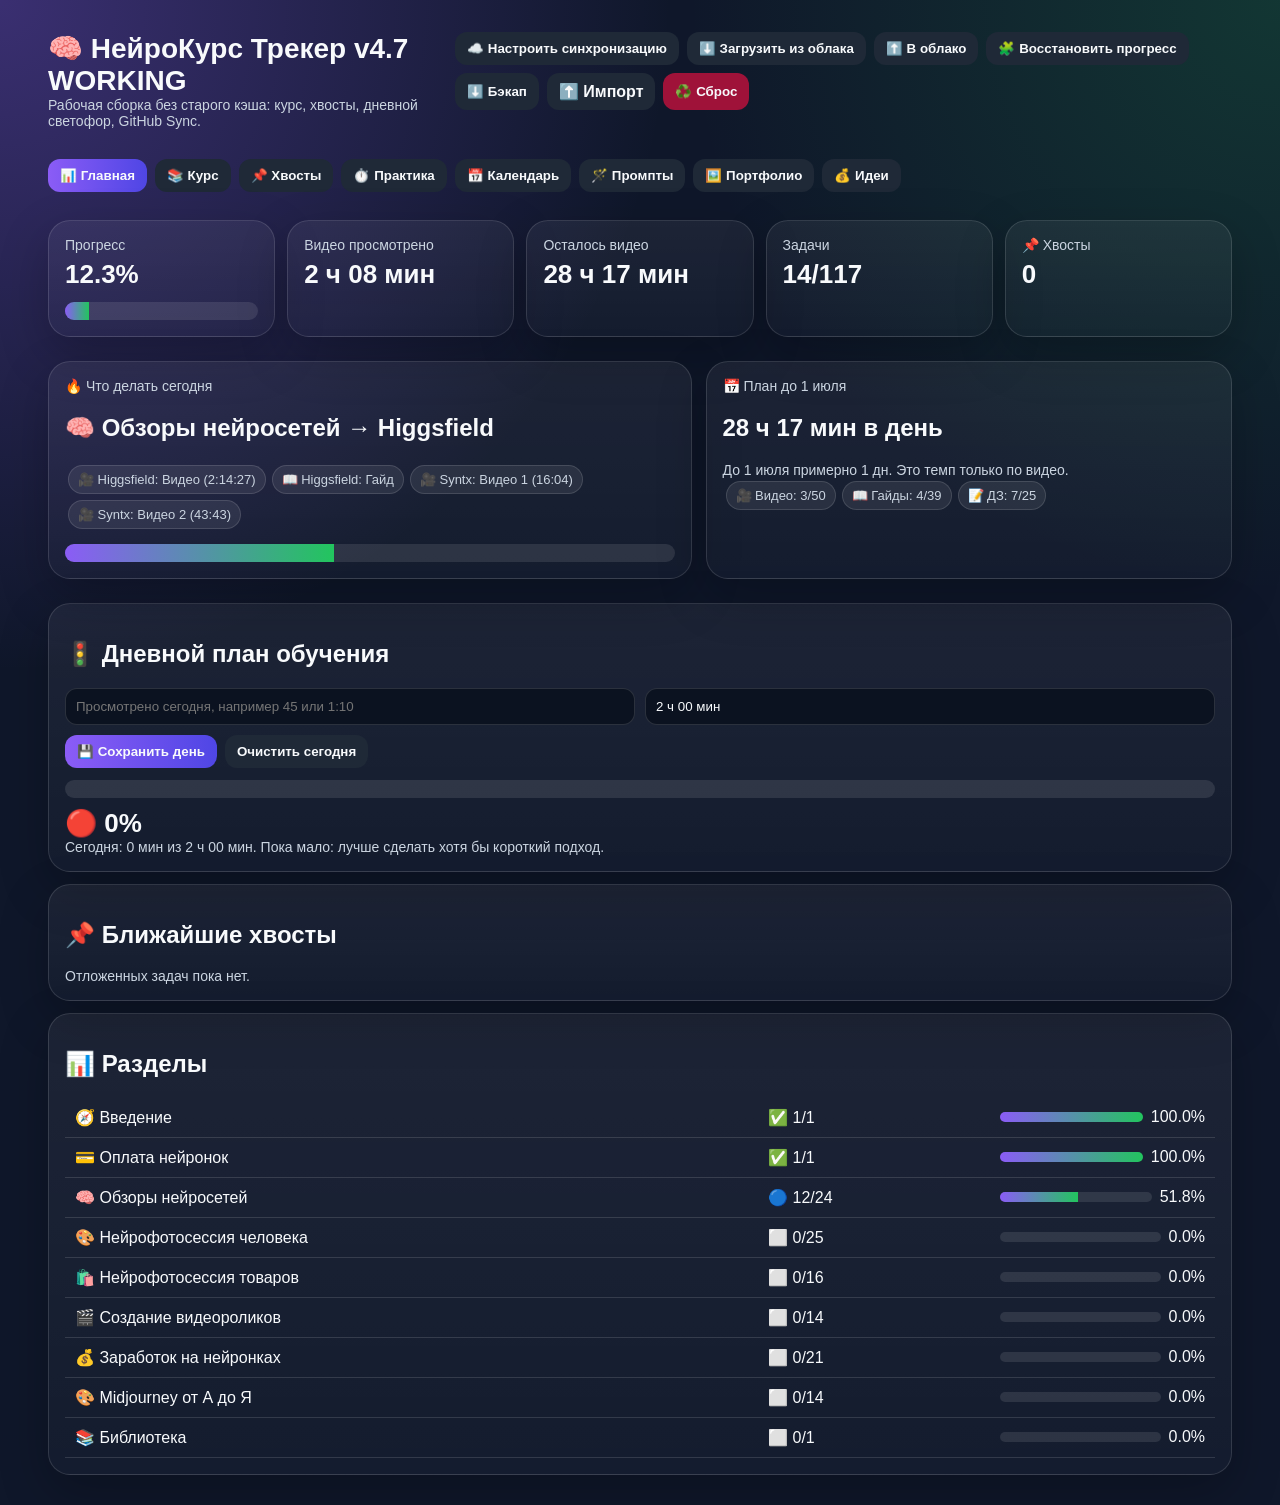
==== commit 1bc09a04: "Add files via upload" ====
--- a/index.html
+++ b/index.html
@@ -1,181 +1,25 @@
 <!doctype html>
-<html lang="ru">
-<head>
-<meta charset="utf-8"><meta name="viewport" content="width=device-width, initial-scale=1">
-<title>НейроКурс Трекер v4.6 Recovery</title>
-<link rel="manifest" href="manifest.json"><meta name="theme-color" content="#7c3aed">
+<html lang="ru"><head><meta charset="utf-8"><meta name="viewport" content="width=device-width, initial-scale=1"><title>НейроКурс Трекер v4.7 WORKING</title><link rel="manifest" href="manifest.json"><meta name="theme-color" content="#7c3aed">
 <style>
-:root{--bg:#0f172a;--card:#111827;--card2:#1f2937;--text:#f8fafc;--muted:#cbd5e1;--line:rgba(255,255,255,.12);--a:#8b5cf6;--b:#22c55e}
-*{box-sizing:border-box}body{margin:0;font-family:Segoe UI,Arial,sans-serif;background:radial-gradient(circle at 0 0,rgba(139,92,246,.35),transparent 34%),radial-gradient(circle at 100% 0,rgba(34,197,94,.18),transparent 30%),var(--bg);color:var(--text)}
-.app{max-width:1220px;margin:auto;padding:18px}.top{display:flex;justify-content:space-between;gap:12px;align-items:flex-start;position:sticky;top:0;background:linear-gradient(180deg,var(--bg),rgba(15,23,42,.9));backdrop-filter:blur(10px);z-index:10;padding:14px 0}
-h1{margin:0;font-size:28px}.small{color:var(--muted);font-size:14px}.actions,.nav,.tabs{display:flex;gap:8px;flex-wrap:wrap}.nav{margin:16px 0}button,.filelabel{border:0;border-radius:12px;padding:9px 12px;background:var(--card2);color:var(--text);cursor:pointer;font-weight:700}.primary,.nav button.active,.tab.active{background:linear-gradient(90deg,var(--a),#4f46e5)}.good{background:#166534}.warn{background:#854d0e}.danger{background:#9f1239}input[type=file]{display:none}
-.cards{display:grid;grid-template-columns:repeat(5,1fr);gap:12px;margin:12px 0}.card{background:linear-gradient(180deg,rgba(255,255,255,.06),rgba(255,255,255,.025));border:1px solid var(--line);border-radius:22px;padding:16px;box-shadow:0 18px 50px rgba(0,0,0,.24);margin:12px 0}.metric{font-size:26px;font-weight:900;margin-top:6px}
-.bar{height:18px;background:rgba(255,255,255,.1);border-radius:999px;overflow:hidden;margin-top:12px}.fill{height:100%;background:linear-gradient(90deg,var(--a),var(--b));width:0%;transition:.25s}.grid{display:grid;grid-template-columns:1.1fr .9fr;gap:14px}
-.pill{display:inline-flex;gap:6px;align-items:center;background:rgba(255,255,255,.08);border:1px solid var(--line);padding:6px 9px;border-radius:999px;font-size:13px;color:var(--muted);margin:3px}.hidden{display:none}
-input,textarea,select{border:1px solid var(--line);background:#0b1220;color:var(--text);border-radius:12px;padding:10px;font-family:inherit}textarea{width:100%;min-height:80px}.search{width:100%;margin:8px 0}.formgrid{display:grid;grid-template-columns:1fr 1fr;gap:10px}
-.item{display:grid;grid-template-columns:44px 1fr 120px 145px 220px;gap:10px;align-items:center;padding:10px;border:1px solid var(--line);border-radius:14px;background:rgba(255,255,255,.035);margin:7px 0}.type{font-size:22px;text-align:center}.title{font-weight:750}.duration{color:var(--muted)}.status{font-weight:900}.controls{display:flex;gap:6px;flex-wrap:wrap;justify-content:flex-end}.mini{padding:6px 8px;border-radius:9px;font-size:12px}.timeInput{width:80px}
-table{width:100%;border-collapse:collapse}td,th{padding:10px;border-bottom:1px solid var(--line);text-align:left;vertical-align:top}th{color:var(--muted)}.miniBar{height:10px;background:rgba(255,255,255,.1);border-radius:99px;overflow:hidden}.miniFill{height:100%;background:linear-gradient(90deg,var(--a),var(--b))}.listCard{border:1px solid var(--line);border-radius:16px;padding:12px;margin:8px 0;background:rgba(255,255,255,.035)}.row{display:flex;justify-content:space-between;gap:10px}.calendar{display:grid;grid-template-columns:repeat(7,1fr);gap:6px}.day{min-height:62px;border:1px solid var(--line);border-radius:12px;padding:8px;background:rgba(255,255,255,.035)}.doneDay{background:rgba(34,197,94,.16);border-color:rgba(34,197,94,.45)}.today{outline:2px solid var(--a)}
-@media(max-width:950px){.grid,.cards,.formgrid{grid-template-columns:1fr}.item{grid-template-columns:34px 1fr}.duration,.status,.controls{grid-column:2}.top{position:static;flex-direction:column}.calendar{grid-template-columns:repeat(2,1fr)}}
-</style>
-</head>
-<body>
-<div class="app">
-<div class="top"><div><h1>🧠 НейроКурс Трекер v4.6 Recovery</h1><div class="small">v4.6 Recovery: восстановление прогресса, GitHub Sync, хвосты и дневной светофор.</div></div><div class="actions"><button onclick="openSync()">☁️ Настроить синхронизацию</button><button onclick="pullCloud()">⬇️ Загрузить из облака</button><button onclick="restoreOldProgress()">🧩 Восстановить старый прогресс</button><button onclick="pushCloud()">⬆️ В облако</button><button onclick="exportAll()">⬇️ Бэкап</button><label class="filelabel">⬆️ Восстановить<input type="file" id="importFile" accept=".json"></label><button class="danger" onclick="hardReset()">♻️ Сброс</button></div></div>
-
-<div id="syncPanel" class="card hidden"><h2>☁️ Настройка GitHub Sync</h2><div class="formgrid"><input id="syncOwner" placeholder="vasiekig-droid"><input id="syncRepo" placeholder="neurocourse-tracker"><input id="syncBranch" placeholder="main"><input id="syncToken" placeholder="GitHub token"></div><div class="actions" style="margin-top:10px;justify-content:flex-start"><button class="primary" onclick="saveSync()">💾 Сохранить</button><button onclick="pullCloud()">⬇️ Загрузить из облака</button><button onclick="restoreOldProgress()">🧩 Восстановить старый прогресс</button><button onclick="pushCloud()">⬆️ В облако</button><button onclick="syncPanel.classList.add('hidden')">Закрыть</button></div><div id="syncStatus" class="small"></div></div>
-
-<div id="deferPanel" class="card hidden"><h2>📌 Отложить задачу</h2><div id="deferContext" class="small"></div><div class="formgrid"><select id="modalPriority"><option>🔴 Высокий</option><option selected>🟡 Средний</option><option>🟢 Низкий</option></select><input id="modalDate" type="date"></div><textarea id="modalReason" placeholder="Почему откладываю?"></textarea><button class="primary" onclick="confirmDefer()">📌 Отложить</button><button onclick="closeDefer()">Отмена</button></div>
-
+:root{--bg:#0f172a;--card:#111827;--card2:#1f2937;--text:#f8fafc;--muted:#cbd5e1;--line:rgba(255,255,255,.13);--a:#8b5cf6;--b:#22c55e}*{box-sizing:border-box}body{margin:0;font-family:Segoe UI,Arial,sans-serif;background:radial-gradient(circle at 0 0,rgba(139,92,246,.35),transparent 34%),radial-gradient(circle at 100% 0,rgba(34,197,94,.18),transparent 30%),var(--bg);color:var(--text)}.app{max-width:1220px;margin:auto;padding:18px}.top{display:flex;justify-content:space-between;gap:12px;align-items:flex-start;padding:14px 0}h1{margin:0;font-size:28px}.small{color:var(--muted);font-size:14px}button,.filelabel{border:0;border-radius:12px;padding:9px 12px;background:var(--card2);color:var(--text);cursor:pointer;font-weight:700}.primary,.nav button.active,.tab.active{background:linear-gradient(90deg,var(--a),#4f46e5)}.good{background:#166534}.warn{background:#854d0e}.danger{background:#9f1239}input[type=file]{display:none}.actions,.nav,.tabs{display:flex;gap:8px;flex-wrap:wrap}.nav{margin:16px 0}.cards{display:grid;grid-template-columns:repeat(5,1fr);gap:12px}.card{background:linear-gradient(180deg,rgba(255,255,255,.06),rgba(255,255,255,.025));border:1px solid var(--line);border-radius:22px;padding:16px;box-shadow:0 18px 50px rgba(0,0,0,.24);margin:12px 0}.metric{font-size:26px;font-weight:900;margin-top:6px}.bar{height:18px;background:rgba(255,255,255,.1);border-radius:999px;overflow:hidden;margin-top:12px}.fill{height:100%;background:linear-gradient(90deg,var(--a),var(--b));width:0%;transition:.25s}.grid{display:grid;grid-template-columns:1.1fr .9fr;gap:14px}.pill{display:inline-flex;gap:6px;align-items:center;background:rgba(255,255,255,.08);border:1px solid var(--line);padding:6px 9px;border-radius:999px;font-size:13px;color:var(--muted);margin:3px}.hidden{display:none!important}input,textarea,select{border:1px solid var(--line);background:#0b1220;color:var(--text);border-radius:12px;padding:10px;font-family:inherit}textarea{width:100%;min-height:80px}.search{width:100%;margin:8px 0}.formgrid{display:grid;grid-template-columns:1fr 1fr;gap:10px}.item{display:grid;grid-template-columns:44px 1fr 120px 145px 230px;gap:10px;align-items:center;padding:10px;border:1px solid var(--line);border-radius:14px;background:rgba(255,255,255,.035);margin:7px 0}.type{font-size:22px;text-align:center}.title{font-weight:750}.duration{color:var(--muted)}.status{font-weight:900}.controls{display:flex;gap:6px;flex-wrap:wrap;justify-content:flex-end}.mini{padding:6px 8px;border-radius:9px;font-size:12px}.timeInput{width:80px}table{width:100%;border-collapse:collapse}td,th{padding:10px;border-bottom:1px solid var(--line);text-align:left;vertical-align:top}th{color:var(--muted)}.miniBar{height:10px;background:rgba(255,255,255,.1);border-radius:99px;overflow:hidden}.miniFill{height:100%;background:linear-gradient(90deg,var(--a),var(--b))}.listCard{border:1px solid var(--line);border-radius:16px;padding:12px;margin:8px 0;background:rgba(255,255,255,.035)}.row{display:flex;justify-content:space-between;gap:10px}.calendar{display:grid;grid-template-columns:repeat(7,1fr);gap:6px}.day{min-height:62px;border:1px solid var(--line);border-radius:12px;padding:8px;background:rgba(255,255,255,.035)}.doneDay{background:rgba(34,197,94,.16);border-color:rgba(34,197,94,.45)}.today{outline:2px solid var(--a)}@media(max-width:950px){.grid,.cards,.formgrid{grid-template-columns:1fr}.item{grid-template-columns:34px 1fr}.duration,.status,.controls{grid-column:2}.top{flex-direction:column}.calendar{grid-template-columns:repeat(2,1fr)}}
+</style></head><body><div class="app"><div class="top"><div><h1>🧠 НейроКурс Трекер v4.7 WORKING</h1><div class="small">Рабочая сборка без старого кэша: курс, хвосты, дневной светофор, GitHub Sync.</div></div><div class="actions"><button onclick="openSync()">☁️ Настроить синхронизацию</button><button onclick="pullCloud()">⬇️ Загрузить из облака</button><button onclick="pushCloud()">⬆️ В облако</button><button onclick="restoreKnownProgress()">🧩 Восстановить прогресс</button><button onclick="exportAll()">⬇️ Бэкап</button><label class="filelabel">⬆️ Импорт<input type="file" id="importFile" accept=".json"></label><button class="danger" onclick="hardReset()">♻️ Сброс</button></div></div>
+<div id="syncPanel" class="card hidden"><h2>☁️ Настройка GitHub Sync</h2><div class="small">Заполни поля, нажми «Сохранить настройки», потом «Загрузить из облака» или «В облако».</div><div class="formgrid"><input id="syncOwner" placeholder="vasiekig-droid"><input id="syncRepo" placeholder="neurocourse-tracker"><input id="syncBranch" placeholder="main"><input id="syncToken" placeholder="GitHub token"></div><div class="actions" style="margin-top:10px;justify-content:flex-start"><button class="primary" onclick="saveSync()">💾 Сохранить настройки</button><button onclick="pullCloud()">⬇️ Загрузить из облака</button><button onclick="pushCloud()">⬆️ В облако</button><button onclick="closeSync()">Закрыть</button></div><div id="syncStatus" class="small"></div></div>
+<div id="deferPanel" class="card hidden"><h2>📌 Отложить задачу</h2><div id="deferContext" class="small"></div><div class="formgrid"><select id="modalPriority"><option>🔴 Высокий</option><option selected>🟡 Средний</option><option>🟢 Низкий</option></select><input id="modalDate" type="date"></div><textarea id="modalReason" placeholder="Почему откладываю?"></textarea><div class="actions" style="justify-content:flex-start;margin-top:8px"><button class="primary" onclick="confirmDefer()">📌 Отложить</button><button onclick="closeDefer()">Отмена</button></div></div>
 <div class="nav"><button class="active" onclick="show('dashboard',this)">📊 Главная</button><button onclick="show('course',this)">📚 Курс</button><button onclick="show('deferred',this)">📌 Хвосты</button><button onclick="show('practice',this)">⏱️ Практика</button><button onclick="show('calendar',this)">📅 Календарь</button><button onclick="show('prompts',this)">🪄 Промпты</button><button onclick="show('portfolio',this)">🖼️ Портфолио</button><button onclick="show('ideas',this)">💰 Идеи</button></div>
-
-<section id="dashboard"><div class="cards"><div class="card"><div class="small">Прогресс</div><div class="metric" id="overallPct">0%</div><div class="bar"><div class="fill" id="overallFill"></div></div></div><div class="card"><div class="small">Видео просмотрено</div><div class="metric" id="watchedTime">0</div></div><div class="card"><div class="small">Осталось видео</div><div class="metric" id="leftTime">0</div></div><div class="card"><div class="small">Задачи</div><div class="metric" id="taskCount">0/0</div></div><div class="card"><div class="small">📌 Хвосты</div><div class="metric" id="deferredCount">0</div></div></div><div class="grid"><div class="card"><div class="small">🔥 Что делать сегодня</div><h2 id="todayTitle">—</h2><div id="todayList"></div><div class="bar"><div class="fill" id="focusFill"></div></div></div><div class="card"><div class="small">📅 План до 1 июля</div><h2 id="dailyNeed">—</h2><div id="planText" class="small"></div><div id="typeStats"></div></div></div>
-<div class="card">
-<h2>🚦 Дневной план обучения</h2>
-<div class="formgrid">
-  <input id="todayWatchedInput" placeholder="Просмотрено сегодня, например 45 или 1:10">
-  <input id="todayPlanInput" placeholder="План на день, например 120 или 2:00">
-</div>
-<div class="actions" style="justify-content:flex-start;margin-top:10px">
-  <button class="primary" onclick="saveDailyPlan()">💾 Сохранить день</button>
-  <button onclick="clearDailyPlan()">Очистить сегодня</button>
-</div>
-<div style="margin-top:12px">
-  <div class="bar"><div class="fill" id="dailyFill"></div></div>
-  <div id="trafficLight" class="metric" style="margin-top:10px">⚪</div>
-  <div id="dailyPlanText" class="small"></div>
-</div>
-</div>
-<div class="card"><h2>📌 Ближайшие хвосты</h2><div id="dashboardDeferred"></div></div><div class="card"><h2>📊 Разделы</h2><table><tbody id="sectionTable"></tbody></table></div></section>
-
-<section id="course" class="hidden"><input id="search" class="search" placeholder="🔎 Найти урок..."><div id="tabs" class="tabs"></div><div id="sectionBox"></div></section>
-<section id="deferred" class="hidden"><div class="card"><h2>📌 Отложенные задачи</h2><div class="formgrid"><input id="defTitle" placeholder="Задача"><select id="defPriority"><option>🔴 Высокий</option><option>🟡 Средний</option><option>🟢 Низкий</option></select><input id="defSource" placeholder="Откуда"><input id="defDate" type="date"></div><textarea id="defReason" placeholder="Причина"></textarea><button class="primary" onclick="addDeferredManual()">➕ Добавить хвост</button><div id="deferredList"></div></div></section>
-<section id="practice" class="hidden"><div class="card"><h2>⏱️ Практика</h2><div class="formgrid"><input type="date" id="prDate"><input type="number" id="prMinutes" placeholder="Минут"><input id="prTopic" placeholder="Тема"><select id="prType"><option>Промпты</option><option>Генерации</option><option>Домашка</option><option>Портфолио</option></select></div><textarea id="prNote" placeholder="Заметка"></textarea><button class="primary" onclick="addPractice()">➕ Добавить</button><div id="practiceList"></div></div></section>
-<section id="calendar" class="hidden"><div class="card"><h2>📅 Календарь</h2><div id="calendarBox" class="calendar"></div></div></section>
-<section id="prompts" class="hidden"><div class="card"><h2>🪄 Промпты</h2><div class="formgrid"><input id="promptTitle" placeholder="Название"><input id="promptTool" placeholder="Инструмент"></div><textarea id="promptText" placeholder="Промпт"></textarea><button class="primary" onclick="addPrompt()">➕ Сохранить</button><div id="promptList"></div></div></section>
-<section id="portfolio" class="hidden"><div class="card"><h2>🖼️ Портфолио</h2><div class="formgrid"><input id="workTitle" placeholder="Название"><input id="workLink" placeholder="Ссылка"></div><textarea id="workNote" placeholder="Заметка"></textarea><button class="primary" onclick="addWork()">➕ Добавить</button><div id="workList"></div></div></section>
-<section id="ideas" class="hidden"><div class="card"><h2>💰 Идеи</h2><input id="ideaTitle" placeholder="Идея"><textarea id="ideaNote" placeholder="Описание"></textarea><button class="primary" onclick="addIdea()">➕ Добавить</button><div id="ideaList"></div></div></section>
-</div>
-
-<script id="courseData" type="application/json">[{"section": "🧭 Введение", "lessons": [{"title": "Введение", "items": [{"type": "video", "title": "Введение", "duration": "5:58", "status": "done", "watched": "5:58"}]}]}, {"section": "💳 Оплата нейронок", "lessons": [{"title": "Как оплачивать нейронки без иностранных карт", "items": [{"type": "guide", "title": "Гайд: как оплатить нейронки", "duration": "", "status": "done"}]}]}, {"section": "🧠 Обзоры нейросетей", "lessons": [{"title": "ChatGPT", "items": [{"type": "video", "title": "Видео 1", "duration": "32:24", "status": "done", "watched": "32:24"}, {"type": "video", "title": "Видео 2", "duration": "30:37", "status": "done", "watched": "30:37"}, {"type": "guide", "title": "Гайд 1", "duration": "", "status": "done"}, {"type": "guide", "title": "Гайд 2", "duration": "", "status": "done"}, {"type": "guide", "title": "Гайд 3", "duration": "", "status": "done"}, {"type": "homework", "title": "Ознакомиться с PDF-файлами", "duration": "", "status": "done"}, {"type": "homework", "title": "Познакомиться с ChatGPT и его возможностями", "duration": "", "status": "done"}, {"type": "homework", "title": "Настроить ChatGPT под себя", "duration": "", "status": "done"}, {"type": "homework", "title": "Пообщаться в разных чатах, задавая разные роли", "duration": "", "status": "done"}, {"type": "homework", "title": "Исследовать GPT-агентов по интересам", "duration": "", "status": "done"}, {"type": "star", "title": "Исследовать другие текстовые нейронки", "duration": "", "status": "done"}, {"type": "star", "title": "Сравнить другие нейронки с ChatGPT", "duration": "", "status": "done"}]}, {"title": "Higgsfield", "items": [{"type": "video", "title": "Видео", "duration": "2:14:27", "status": "progress", "watched": "59:15"}, {"type": "guide", "title": "Гайд", "duration": "", "status": "todo"}]}, {"title": "Syntx", "items": [{"type": "video", "title": "Видео 1", "duration": "16:04", "status": "todo"}, {"type": "video", "title": "Видео 2", "duration": "43:43", "status": "todo"}, {"type": "video", "title": "Видео 3", "duration": "34:38", "status": "todo"}, {"type": "guide", "title": "Гайд", "duration": "", "status": "todo"}]}, {"title": "Runway", "items": [{"type": "video", "title": "Видео", "duration": "55:50", "status": "todo"}, {"type": "guide", "title": "Гайд", "duration": "", "status": "todo"}]}, {"title": "Kling", "items": [{"type": "video", "title": "Видео", "duration": "1:35:44", "status": "todo"}, {"type": "guide", "title": "Гайд", "duration": "", "status": "todo"}]}, {"title": "ZenCreator", "items": [{"type": "video", "title": "Видео", "duration": "1:07:32", "status": "todo"}, {"type": "guide", "title": "Гайд", "duration": "", "status": "todo"}]}]}, {"section": "🎨 Нейрофотосессия человека", "lessons": [{"title": "Обязательная подготовка", "items": [{"type": "video", "title": "Видео 1", "duration": "20:49", "status": "todo"}, {"type": "video", "title": "Видео 2", "duration": "23:42", "status": "todo"}, {"type": "guide", "title": "Гайд 1", "duration": "", "status": "todo"}, {"type": "guide", "title": "Гайд 2", "duration": "", "status": "todo"}, {"type": "homework", "title": "Подготовить датасет", "duration": "", "status": "todo"}, {"type": "homework", "title": "Подобрать минимум 10 референсов", "duration": "", "status": "todo"}, {"type": "homework", "title": "Сохранить референсы на компьютере", "duration": "", "status": "todo"}, {"type": "homework", "title": "Прописать промпты к референсам", "duration": "", "status": "todo"}, {"type": "star", "title": "Придумать идею фотосессии с ChatGPT", "duration": "", "status": "todo"}, {"type": "star", "title": "Проработать промпты по идее", "duration": "", "status": "todo"}]}, {"title": "Фотосессия с помощью Higgsfield", "items": [{"type": "video", "title": "Видео 1", "duration": "2:43", "status": "todo"}, {"type": "video", "title": "Видео 2", "duration": "47:10", "status": "todo"}, {"type": "video", "title": "Видео 3", "duration": "1:05:00", "status": "todo"}, {"type": "guide", "title": "Гайд", "duration": "", "status": "todo"}, {"type": "homework", "title": "Провести фотосессию по подготовленным промптам", "duration": "", "status": "todo"}, {"type": "homework", "title": "Сделать фото в Superjet", "duration": "", "status": "todo"}, {"type": "homework", "title": "Выложить работу в Telegram-группу", "duration": "", "status": "todo"}]}, {"title": "Постобработка фотосессий", "items": [{"type": "video", "title": "Видео", "duration": "12:53", "status": "todo"}, {"type": "guide", "title": "Гайд 1", "duration": "", "status": "todo"}, {"type": "guide", "title": "Гайд 2", "duration": "", "status": "todo"}, {"type": "guide", "title": "Гайд 3", "duration": "", "status": "todo"}]}, {"title": "Дополнительные гайды к фотосессиям", "items": [{"type": "guide", "title": "Гайд 1", "duration": "", "status": "todo"}, {"type": "guide", "title": "Гайд 2", "duration": "", "status": "todo"}, {"type": "guide", "title": "Гайд 3", "duration": "", "status": "todo"}]}, {"title": "NanaBanana / SeeDream", "items": [{"type": "guide", "title": "Гайд", "duration": "", "status": "todo"}]}]}, {"section": "🛍️ Нейрофотосессия товаров", "lessons": [{"title": "Введение", "items": [{"type": "video", "title": "Видео", "duration": "10:33", "status": "todo"}]}, {"title": "ChatGPT + Midjourney", "items": [{"type": "video", "title": "Видео", "duration": "28:32", "status": "todo"}, {"type": "guide", "title": "Гайд", "duration": "", "status": "todo"}]}, {"title": "ChatGPT + Midjourney + NanaBanana", "items": [{"type": "video", "title": "Видео", "duration": "22:28", "status": "todo"}, {"type": "guide", "title": "Гайд", "duration": "", "status": "todo"}]}, {"title": "ChatGPT платная подписка", "items": [{"type": "video", "title": "Видео", "duration": "1:11:35", "status": "todo"}, {"type": "guide", "title": "Гайд", "duration": "", "status": "todo"}]}, {"title": "Фотосессия одежды и аксессуаров", "items": [{"type": "video", "title": "Видео", "duration": "1:21:17", "status": "todo"}, {"type": "guide", "title": "Гайд", "duration": "", "status": "todo"}, {"type": "homework", "title": "Выбрать нишу", "duration": "", "status": "todo"}, {"type": "homework", "title": "Сделать фотосессии товаров из ниши", "duration": "", "status": "todo"}, {"type": "homework", "title": "Сделать видео для одного предмета", "duration": "", "status": "todo"}, {"type": "homework", "title": "Подготовить разные ракурсы", "duration": "", "status": "todo"}]}, {"title": "Продуктовые карточки для маркетплейсов", "items": [{"type": "video", "title": "Видео", "duration": "26:43", "status": "todo"}, {"type": "guide", "title": "Гайд 1", "duration": "", "status": "todo"}, {"type": "guide", "title": "Гайд 2", "duration": "", "status": "todo"}]}]}, {"section": "🎬 Создание видеороликов", "lessons": [{"title": "Введение", "items": [{"type": "video", "title": "Видео 1", "duration": "25:37", "status": "todo"}, {"type": "video", "title": "Видео 2", "duration": "19:06", "status": "todo"}]}, {"title": "Особенности привлекательного видео", "items": [{"type": "video", "title": "Видео 1", "duration": "8:57", "status": "todo"}, {"type": "video", "title": "Видео 2", "duration": "17:25", "status": "todo"}, {"type": "guide", "title": "Гайд", "duration": "", "status": "todo"}]}, {"title": "Генерация аудиодорожек", "items": [{"type": "video", "title": "Видео", "duration": "5:32", "status": "todo"}]}, {"title": "Разбор создания видеоклипа", "items": [{"type": "video", "title": "Видео 1", "duration": "1:25", "status": "todo"}, {"type": "video", "title": "Видео 2", "duration": "45:53", "status": "todo"}]}, {"title": "Практическая работа по созданию видео", "items": [{"type": "video", "title": "Основное видео", "duration": "38:44", "status": "todo"}, {"type": "extra", "title": "Доп. видео 1", "duration": "33:52", "status": "todo"}, {"type": "extra", "title": "Доп. видео 2", "duration": "25:08", "status": "todo"}, {"type": "extra", "title": "Доп. видео 3", "duration": "40:25", "status": "todo"}]}, {"title": "Практическая работа по видеоминиатюре", "items": [{"type": "video", "title": "Видео", "duration": "17:41", "status": "todo"}]}, {"title": "Продвижение и монетизация нейровидео", "items": [{"type": "video", "title": "Видео", "duration": "17:55", "status": "todo"}]}]}, {"section": "💰 Заработок на нейронках", "lessons": [{"title": "Введение", "items": [{"type": "video", "title": "Видео", "duration": "39:17", "status": "todo"}]}, {"title": "Как можно зарабатывать", "items": [{"type": "video", "title": "Видео", "duration": "3:10:33", "status": "todo"}, {"type": "guide", "title": "Гайд", "duration": "", "status": "todo"}, {"type": "homework", "title": "Выбрать интересную нишу", "duration": "", "status": "todo"}, {"type": "homework", "title": "Выбрать направление для первых шагов", "duration": "", "status": "todo"}]}, {"title": "Что продаём? Оффер", "items": [{"type": "video", "title": "Видео", "duration": "1:19:34", "status": "todo"}, {"type": "guide", "title": "Гайд 1", "duration": "", "status": "todo"}, {"type": "guide", "title": "Гайд 2", "duration": "", "status": "todo"}, {"type": "homework", "title": "Создать оффер", "duration": "", "status": "todo"}, {"type": "homework", "title": "Выбрать нишу для проработки", "duration": "", "status": "todo"}, {"type": "homework", "title": "Разработать скрипты писем с ChatGPT", "duration": "", "status": "todo"}]}, {"title": "Где искать клиентов", "items": [{"type": "video", "title": "Видео", "duration": "55:27", "status": "todo"}, {"type": "guide", "title": "Гайд 1", "duration": "", "status": "todo"}, {"type": "guide", "title": "Гайд 2", "duration": "", "status": "todo"}, {"type": "guide", "title": "Гайд 3", "duration": "", "status": "todo"}, {"type": "guide", "title": "Гайд 4", "duration": "", "status": "todo"}, {"type": "guide", "title": "Гайд 5", "duration": "", "status": "todo"}]}, {"title": "Ценообразование", "items": [{"type": "video", "title": "Видео", "duration": "21:48", "status": "todo"}, {"type": "guide", "title": "Гайд", "duration": "", "status": "todo"}]}, {"title": "Советы и лайфхаки", "items": [{"type": "video", "title": "Видео", "duration": "54:49", "status": "todo"}, {"type": "guide", "title": "Гайд", "duration": "", "status": "todo"}]}]}, {"section": "🎨 Midjourney от А до Я", "lessons": [{"title": "Введение", "items": [{"type": "video", "title": "Видео", "duration": "5:59", "status": "todo"}]}, {"title": "Навигация сайта", "items": [{"type": "video", "title": "Видео", "duration": "18:22", "status": "todo"}]}, {"title": "Настройки генерации", "items": [{"type": "video", "title": "Видео", "duration": "26:25", "status": "todo"}]}, {"title": "Генерация изображений", "items": [{"type": "video", "title": "Видео", "duration": "21:32", "status": "todo"}, {"type": "guide", "title": "Гайд 1", "duration": "", "status": "todo"}, {"type": "guide", "title": "Гайд 2", "duration": "", "status": "todo"}]}, {"title": "Редактирование генераций", "items": [{"type": "video", "title": "Видео", "duration": "12:48", "status": "todo"}]}, {"title": "Персонализация", "items": [{"type": "video", "title": "Видео", "duration": "11:26", "status": "todo"}]}, {"title": "Организация", "items": [{"type": "video", "title": "Видео", "duration": "6:45", "status": "todo"}]}, {"title": "Омни-референс", "items": [{"type": "video", "title": "Видео", "duration": "13:05", "status": "todo"}]}, {"title": "Чаты и совместная работа", "items": [{"type": "video", "title": "Видео", "duration": "4:29", "status": "todo"}]}, {"title": "Видеогенерации", "items": [{"type": "video", "title": "Видео", "duration": "7:22", "status": "todo"}]}, {"title": "Дополнительная информация", "items": [{"type": "video", "title": "Видео 1", "duration": "14:00", "status": "todo"}, {"type": "video", "title": "Видео 2", "duration": "13:57", "status": "todo"}]}]}, {"section": "📚 Библиотека", "lessons": [{"title": "Библиотека", "items": [{"type": "guide", "title": "18 гайдов", "duration": "", "status": "todo"}]}]}]</script>
-<script>
-const DEFAULT_COURSE=JSON.parse(document.getElementById('courseData').textContent),KEY='neurocourse_v46_course',EXTRA='neurocourse_v46_extra',SYNC='neurocourse_sync';
-
-function firstExisting(keys, fallback){
-  for(const k of keys){
-    const v=localStorage.getItem(k);
-    if(v && v!=='null' && v!=='undefined') return v;
-  }
-  return fallback;
-}
-let course=JSON.parse(firstExisting(['neurocourse_v46_course','neurocourse_v45_course','neurocourse_v44_course','neurocourse_v43_course','neurocourse_v35_course','neurocourse_v34_course','neurocourse_v33_course','neurocourse_v32_course'], JSON.stringify(DEFAULT_COURSE)));
-let extra=JSON.parse(firstExisting(['neurocourse_v46_extra','neurocourse_v45_extra','neurocourse_v44_extra','neurocourse_v43_extra','neurocourse_v35_extra','neurocourse_v34_extra','neurocourse_v33_extra','neurocourse_v32_extra'], '{"practice":[],"prompts":[],"works":[],"ideas":[],"practiceDays":{},"deferred":[],"dailyPlan":{}}'));
-let currentSection=0,pending=null,timer=null;
-function parseTime(t){if(!t)return 0;let p=String(t).split(':').map(Number);if(p.length==2)return p[0]*60+p[1];if(p.length==3)return p[0]*3600+p[1]*60+p[2];return 0}
-function fmt(s){s=Math.max(0,Math.round(s||0));let h=Math.floor(s/3600);s%=3600;let m=Math.floor(s/60),sec=s%60;return h?h+' ч '+String(m).padStart(2,'0')+' мин':m?m+' мин '+String(sec).padStart(2,'0')+' сек':sec+' сек'}
-function ic(t){return{video:'🎥',guide:'📖',homework:'📝',star:'⭐',extra:'🎁'}[t]||'•'}function lab(s){return s=='done'?'✅ Сделано':s=='progress'?'🔵 В процессе':s=='deferred'?'📌 Отложено':'⬜ Не начато'}
-function today(){return new Date().toISOString().slice(0,10)}function save(){localStorage.setItem(KEY,JSON.stringify(course));render();schedulePush()}function saveE(){localStorage.setItem(EXTRA,JSON.stringify(extra));render();schedulePush()}
-function prog(i){if(i.status=='done')return 1;if((i.type=='video'||i.type=='extra')&&i.status=='progress'){let d=parseTime(i.duration),w=parseTime(i.watched||'0:00');return d?Math.min(1,w/d):.5}return i.status=='progress'?.5:0}
-function stats(){let tv=0,wv=0,total=0,done=0,w=0,types={video:[0,0],guide:[0,0],homework:[0,0],star:[0,0]};course.forEach(s=>s.lessons.forEach(l=>l.items.forEach(i=>{total++;w+=prog(i);if(i.status=='done')done++;if(types[i.type]){types[i.type][1]++;if(i.status=='done')types[i.type][0]++}if(i.type=='video'||i.type=='extra'){let d=parseTime(i.duration);tv+=d;wv+=i.status=='done'?d:(i.status=='progress'?Math.min(d,parseTime(i.watched||'0:00')):0)}})));return{tv,wv,total,done,w,types}}
-function secStats(s){let total=0,w=0,done=0;s.lessons.forEach(l=>l.items.forEach(i=>{total++;w+=prog(i);if(i.status=='done')done++}));return{pct:total?w/total*100:0,done,total}}
-function key(si,li,ii){return si+'-'+li+'-'+ii}function tails(){extra.deferred=extra.deferred||[];return extra.deferred}function rmTail(k){extra.deferred=tails().filter(x=>x.key!==k);localStorage.setItem(EXTRA,JSON.stringify(extra))}
-function setStatus(si,li,ii,st){let i=course[si].lessons[li].items[ii];i.status=st;if(st=='done'&&(i.type=='video'||i.type=='extra'))i.watched=i.duration;if(st=='todo')i.watched='';if(st!='deferred')rmTail(key(si,li,ii));extra.practiceDays[today()]=true;save()}
-function updateWatched(si,li,ii,v){let i=course[si].lessons[li].items[ii];i.watched=v;i.status=parseTime(v)>=parseTime(i.duration)?'done':'progress';extra.practiceDays[today()]=true;save()}
-function defer(si,li,ii){pending={si,li,ii};let s=course[si],l=s.lessons[li],i=l.items[ii];deferContext.textContent=s.section+' → '+l.title+': '+i.title;modalReason.value='';modalDate.value='';modalPriority.value='🟡 Средний';deferPanel.classList.remove('hidden');scrollTo({top:0,behavior:'smooth'})}
-function closeDefer(){pending=null;deferPanel.classList.add('hidden')}function confirmDefer(){if(!pending)return;let {si,li,ii}=pending,s=course[si],l=s.lessons[li],i=l.items[ii],k=key(si,li,ii);i.status='deferred';rmTail(k);tails().push({key:k,title:i.title,source:s.section+' → '+l.title,priority:modalPriority.value,returnDate:modalDate.value,reason:modalReason.value,done:false,createdAt:today()});closeDefer();saveE();save()}
-function addDeferredManual(){tails().push({key:'manual-'+Date.now(),title:defTitle.value||'Без названия',source:defSource.value||'Вручную',priority:defPriority.value,returnDate:defDate.value,reason:defReason.value,done:false,createdAt:today()});defTitle.value=defSource.value=defDate.value=defReason.value='';saveE()}
-function completeTail(k){let t=tails().find(x=>x.key==k);if(t)t.done=true;if(!k.startsWith('manual-')){let p=k.split('-').map(Number);if(course[p[0]]?.lessons?.[p[1]]?.items?.[p[2]])setStatus(p[0],p[1],p[2],'done')}saveE()}
-function restoreTail(k){if(!k.startsWith('manual-')){let p=k.split('-').map(Number);if(course[p[0]]?.lessons?.[p[1]]?.items?.[p[2]])setStatus(p[0],p[1],p[2],'todo')}extra.deferred=tails().filter(x=>x.key!=k);saveE()}function delTail(k){extra.deferred=tails().filter(x=>x.key!=k);saveE()}
-function tailCards(list,compact=false){return(list||[]).filter(x=>!x.done).map(x=>'<div class="listCard"><div class="row"><b>'+(x.priority||'🟡 Средний')+' · '+x.title+'</b>'+(compact?'':'<button class="mini danger" onclick="delTail(\\''+x.key+'\\')">Удалить</button>')+'</div><div class="small">'+(x.source||'')+(x.returnDate?' · 📅 '+x.returnDate:'')+'</div>'+(x.reason?'<div>'+x.reason+'</div>':'')+(compact?'':'<div class="actions" style="justify-content:flex-start;margin-top:6px"><button class="mini good" onclick="completeTail(\\''+x.key+'\\')">✅ Сделано</button><button class="mini" onclick="restoreTail(\\''+x.key+'\\')">⬜ Вернуть</button></div>')+'</div>').join('')}
-
-function parseDailyMinutes(v){
-  if(!v) return 0;
-  v = String(v).trim().replace(',', '.');
-  if(v.includes(':')){
-    let p=v.split(':').map(Number);
-    if(p.length===2) return p[0]*60+p[1];
-    if(p.length===3) return p[0]*60+p[1]+Math.round(p[2]/60);
-  }
-  let n=Number(v);
-  return Number.isFinite(n) ? n : 0;
-}
-function fmtMin(m){
-  m=Math.max(0,Math.round(m||0));
-  let h=Math.floor(m/60), mm=m%60;
-  return h ? h+' ч '+String(mm).padStart(2,'0')+' мин' : mm+' мин';
-}
-function ensureDaily(){
-  extra.dailyPlan=extra.dailyPlan||{};
-  extra.practiceDays=extra.practiceDays||{};
-  extra.dailyPlan[today()]=extra.dailyPlan[today()]||{watched:0,plan:120};
-  return extra.dailyPlan[today()];
-}
-function saveDailyPlan(){
-  let d=ensureDaily();
-  d.watched=parseDailyMinutes(todayWatchedInput.value);
-  d.plan=parseDailyMinutes(todayPlanInput.value)||120;
-  extra.practiceDays[today()]=true;
-  saveE();
-}
-function clearDailyPlan(){
-  extra.dailyPlan=extra.dailyPlan||{};
-  delete extra.dailyPlan[today()];
-  saveE();
-}
-function renderDailyPlan(){
-  if(!document.getElementById('todayWatchedInput')) return;
-  let d=ensureDaily();
-  todayWatchedInput.value=d.watched?fmtMin(d.watched):'';
-  todayPlanInput.value=d.plan?fmtMin(d.plan):'2 ч 00 мин';
-  let pct=d.plan?Math.min(100,d.watched/d.plan*100):0;
-  dailyFill.style.width=pct+'%';
-  let light='🔴';
-  let text='Пока мало: лучше сделать хотя бы короткий подход.';
-  if(pct>=100){light='🟢';text='План на день выполнен. Можно остановиться без чувства вины.'}
-  else if(pct>=50){light='🟡';text='Ты уже хорошо продвинулась. Осталось немного до дневного плана.'}
-  trafficLight.textContent=light+' '+pct.toFixed(0)+'%';
-  dailyPlanText.textContent='Сегодня: '+fmtMin(d.watched)+' из '+fmtMin(d.plan)+'. '+text;
-}
-
-function next(n=4){let a=[];course.forEach((s,si)=>s.lessons.forEach((l,li)=>l.items.forEach((i,ii)=>{if(i.status!='done'&&a.length<n)a.push({s,l,i,si,li,ii})})));return a}
-function renderDash(){let st=stats(),pct=st.total?st.w/st.total*100:0;overallPct.textContent=pct.toFixed(1)+'%';overallFill.style.width=pct+'%';watchedTime.textContent=fmt(st.wv);leftTime.textContent=fmt(st.tv-st.wv);taskCount.textContent=st.done+'/'+st.total;deferredCount.textContent=tails().filter(x=>!x.done).length;let days=Math.max(1,Math.ceil((new Date(new Date().getFullYear(),6,1)-new Date())/86400000));dailyNeed.textContent=fmt((st.tv-st.wv)/days)+' в день';planText.textContent='До 1 июля примерно '+days+' дн. Это темп только по видео.';typeStats.innerHTML='<span class="pill">🎥 Видео: '+st.types.video[0]+'/'+st.types.video[1]+'</span><span class="pill">📖 Гайды: '+st.types.guide[0]+'/'+st.types.guide[1]+'</span><span class="pill">📝 ДЗ: '+(st.types.homework[0]+st.types.star[0])+'/'+(st.types.homework[1]+st.types.star[1])+'</span>';let n=next();todayTitle.textContent=n[0]?n[0].s.section+' → '+n[0].l.title:'Всё закрыто 🎉';todayList.innerHTML=n.map(x=>'<div class="pill">'+ic(x.i.type)+' '+x.l.title+': '+x.i.title+(x.i.duration?' ('+x.i.duration+')':'')+'</div>').join('');focusFill.style.width=n[0]?prog(n[0].i)*100+'%':'100%';dashboardDeferred.innerHTML=tailCards(tails().filter(x=>!x.done).slice(0,5),true)||'<div class="small">Отложенных задач пока нет.</div>';sectionTable.innerHTML=course.map(s=>{let q=secStats(s);return'<tr><td>'+s.section+'</td><td>'+(q.done==q.total?'✅':q.done?'🔵':'⬜')+' '+q.done+'/'+q.total+'</td><td><div style="display:flex;gap:8px;align-items:center"><div class="miniBar" style="flex:1"><div class="miniFill" style="width:'+q.pct+'%"></div></div>'+q.pct.toFixed(1)+'%</div></td></tr>'}).join('')}
-function renderCourse(){tabs.innerHTML='';course.forEach((s,i)=>{let b=document.createElement('button');b.className='tab'+(i==currentSection?' active':'');b.textContent=s.section;b.onclick=()=>{currentSection=i;renderCourse()};tabs.appendChild(b)});let s=course[currentSection],q=(search.value||'').toLowerCase(),html='<div class="card"><h2>'+s.section+'</h2>';s.lessons.forEach((l,li)=>{if(q&&!(l.title+' '+l.items.map(i=>i.title).join(' ')).toLowerCase().includes(q))return;html+='<h3>'+l.title+'</h3>';l.items.forEach((i,ii)=>{let isv=i.type=='video'||i.type=='extra';html+='<div class="item"><div class="type">'+ic(i.type)+'</div><div><div class="title">'+i.title+'</div>'+(i.status=='progress'&&isv?'<div class="small">Просмотрено: '+(i.watched||'')+'</div>':'')+'</div><div class="duration">'+(i.duration||'—')+'</div><div class="status">'+lab(i.status)+'</div><div class="controls">'+(isv?'<input class="timeInput" value="'+(i.watched||'')+'" placeholder="мм:сс" onchange="updateWatched('+currentSection+','+li+','+ii+',this.value)">':'')+'<button class="mini" onclick="setStatus('+currentSection+','+li+','+ii+',\\'todo\\')">⬜</button><button class="mini warn" onclick="setStatus('+currentSection+','+li+','+ii+',\\'progress\\')">🔵</button><button class="mini" onclick="defer('+currentSection+','+li+','+ii+')">📌</button><button class="mini good" onclick="setStatus('+currentSection+','+li+','+ii+',\\'done\\')">✅</button></div></div>'})});sectionBox.innerHTML=html+'</div>'}
-function renderTails(){let p={'🔴 Высокий':0,'🟡 Средний':1,'🟢 Низкий':2};deferredList.innerHTML=tailCards(tails().filter(x=>!x.done).sort((a,b)=>(p[a.priority]??1)-(p[b.priority]??1)||String(a.returnDate||'9999').localeCompare(String(b.returnDate||'9999'))))||'<div class="small">Хвостов пока нет.</div>'}
-function addPractice(){extra.practice.push({date:prDate.value||today(),minutes:+prMinutes.value||0,topic:prTopic.value,type:prType.value,note:prNote.value});extra.practiceDays[today()]=true;prMinutes.value=prTopic.value=prNote.value='';saveE()}function renderPractice(){practiceList.innerHTML=(extra.practice||[]).slice().reverse().map(p=>'<div class="listCard"><b>'+p.date+' · '+p.type+' · '+p.minutes+' мин</b><div>'+p.topic+'</div><div class="small">'+(p.note||'')+'</div></div>').join('')}
-function renderCalendar(){let d=new Date(),y=d.getFullYear(),m=d.getMonth(),last=new Date(y,m+1,0),html='';for(let i=1;i<=last.getDate();i++){let iso=new Date(y,m,i+1).toISOString().slice(0,10),cls=(extra.practiceDays&&extra.practiceDays[iso])?'day doneDay':'day';if(iso==today())cls+=' today';html+='<div class="'+cls+'"><b>'+i+'</b><br>'+(extra.practiceDays&&extra.practiceDays[iso]?'✅ занятие':'')+'</div>'}calendarBox.innerHTML=html}
-function addPrompt(){extra.prompts.push({title:promptTitle.value,tool:promptTool.value,text:promptText.value,date:today()});promptTitle.value=promptTool.value=promptText.value='';saveE()}function renderPrompts(){promptList.innerHTML=(extra.prompts||[]).slice().reverse().map(p=>'<div class="listCard"><b>'+p.tool+': '+p.title+'</b><pre style="white-space:pre-wrap">'+(p.text||'')+'</pre></div>').join('')}
-function addWork(){extra.works.push({title:workTitle.value,link:workLink.value,note:workNote.value,date:today()});workTitle.value=workLink.value=workNote.value='';saveE()}function renderWorks(){workList.innerHTML=(extra.works||[]).slice().reverse().map(w=>'<div class="listCard"><b>'+w.title+'</b>'+(w.link?'<div><a href="'+w.link+'" target="_blank" style="color:#93c5fd">Открыть</a></div>':'')+'<div>'+w.note+'</div></div>').join('')}
-function addIdea(){extra.ideas.push({title:ideaTitle.value,note:ideaNote.value,date:today()});ideaTitle.value=ideaNote.value='';saveE()}function renderIdeas(){ideaList.innerHTML=(extra.ideas||[]).slice().reverse().map(i=>'<div class="listCard"><b>'+i.title+'</b><div>'+i.note+'</div></div>').join('')}
-
-function restoreOldProgress(){
-  const courseKeys=['neurocourse_v45_course','neurocourse_v44_course','neurocourse_v43_course','neurocourse_v35_course','neurocourse_v34_course','neurocourse_v33_course','neurocourse_v32_course'];
-  const extraKeys=['neurocourse_v45_extra','neurocourse_v44_extra','neurocourse_v43_extra','neurocourse_v35_extra','neurocourse_v34_extra','neurocourse_v33_extra','neurocourse_v32_extra'];
-  let c=null, ck='', e=null, ek='';
-  for(const k of courseKeys){
-    const v=localStorage.getItem(k);
-    if(v){try{let p=JSON.parse(v); if(Array.isArray(p)&&p.length){c=p; ck=k; break;}}catch(err){}}
-  }
-  for(const k of extraKeys){
-    const v=localStorage.getItem(k);
-    if(v){try{let p=JSON.parse(v); if(p&&typeof p==='object'){e=p; ek=k; break;}}catch(err){}}
-  }
-  if(!c && !e){
-    alert('Старый прогресс на этом устройстве не найден. Попробуй «Загрузить из облака» или импорт бэкапа.');
-    return;
-  }
-  if(confirm('Нашёл старый прогресс. Восстановить его в v4.6?')){
-    if(c) course=c;
-    if(e) extra={practice:[],prompts:[],works:[],ideas:[],practiceDays:{},deferred:[],dailyPlan:{},...e};
-    localStorage.setItem(KEY,JSON.stringify(course));
-    localStorage.setItem(EXTRA,JSON.stringify(extra));
-    alert('Готово. Источник: '+[ck,ek].filter(Boolean).join(' / '));
-    render();
-  }
-}
-
-function show(id,btn){document.querySelectorAll('section').forEach(s=>s.classList.add('hidden'));document.getElementById(id).classList.remove('hidden');document.querySelectorAll('.nav button').forEach(b=>b.classList.remove('active'));btn.classList.add('active');render()}
-function render(){renderDash();renderDailyPlan();renderCourse();renderTails();renderPractice();renderCalendar();renderPrompts();renderWorks();renderIdeas()}function hardReset(){if(confirm('Сбросить и загрузить встроенный курс?')){localStorage.removeItem(KEY);course=JSON.parse(JSON.stringify(DEFAULT_COURSE));save()}}
-function exportAll(){let blob=new Blob([JSON.stringify({course,extra},null,2)],{type:'application/json'});let a=document.createElement('a');a.href=URL.createObjectURL(blob);a.download='neurocourse-backup.json';a.click()}importFile.addEventListener('change',e=>{let f=e.target.files[0];if(!f)return;let r=new FileReader();r.onload=()=>{let d=JSON.parse(r.result);course=d.course||d;extra=d.extra||extra;save()};r.readAsText(f)});
-function getSync(){return JSON.parse(localStorage.getItem(SYNC)||localStorage.getItem('neurocourse_v33_sync')||localStorage.getItem('neurocourse_v35_sync')||'{}')}function openSync(){let s=getSync();syncOwner.value=s.owner||'vasiekig-droid';syncRepo.value=s.repo||'neurocourse-tracker';syncBranch.value=s.branch||'main';syncToken.value=s.token||'';syncPanel.classList.remove('hidden')}function saveSync(){localStorage.setItem(SYNC,JSON.stringify({owner:syncOwner.value.trim(),repo:syncRepo.value.trim(),branch:syncBranch.value.trim()||'main',token:syncToken.value.trim()}));syncStatus.textContent='✅ Настройки сохранены'}function ready(){let s=getSync();return s.owner&&s.repo&&s.branch&&s.token}function enc(s){return btoa(unescape(encodeURIComponent(s)))}function dec(s){return decodeURIComponent(escape(atob(s)))}async function ghGet(){let s=getSync(),r=await fetch('https://api.github.com/repos/'+s.owner+'/'+s.repo+'/contents/progress.json?ref='+s.branch,{headers:{Authorization:'Bearer '+s.token,Accept:'application/vnd.github+json'}});if(r.status==404)return null;if(!r.ok)throw new Error(await r.text());return await r.json()}async function pushCloud(show=true){try{if(!ready()){openSync();syncStatus.textContent='Заполни настройки';return}if(show)syncStatus.textContent='Сохраняю...';let s=getSync(),cur=await ghGet(),body={message:'Update progress',content:enc(JSON.stringify({course,extra,updatedAt:new Date().toISOString()},null,2)),branch:s.branch};if(cur&&cur.sha)body.sha=cur.sha;let r=await fetch('https://api.github.com/repos/'+s.owner+'/'+s.repo+'/contents/progress.json',{method:'PUT',headers:{Authorization:'Bearer '+s.token,Accept:'application/vnd.github+json','Content-Type':'application/json'},body:JSON.stringify(body)});if(!r.ok)throw new Error(await r.text());if(show)syncStatus.textContent='✅ Сохранено'}catch(e){if(show)syncStatus.textContent='❌ '+e.message}}async function pullCloud(){try{if(!ready()){openSync();syncStatus.textContent='Заполни настройки';return}syncStatus.textContent='Загружаю...';let f=await ghGet();if(!f){syncStatus.textContent='В облаке пока нет progress.json';return}let d=JSON.parse(dec(f.content.replace(/\\n/g,'')));course=d.course||course;extra=d.extra||extra;localStorage.setItem(KEY,JSON.stringify(course));localStorage.setItem(EXTRA,JSON.stringify(extra));syncStatus.textContent='✅ Загружено';render()}catch(e){syncStatus.textContent='❌ '+e.message}}function schedulePush(){if(!ready())return;clearTimeout(timer);timer=setTimeout(()=>pushCloud(false),1500)}
-search.addEventListener('input',renderCourse);prDate.value=today();render();
-</script>
-</body></html>+<section id="dashboard"><div class="cards"><div class="card"><div class="small">Прогресс</div><div class="metric" id="overallPct">0%</div><div class="bar"><div class="fill" id="overallFill"></div></div></div><div class="card"><div class="small">Видео просмотрено</div><div class="metric" id="watchedTime">0</div></div><div class="card"><div class="small">Осталось видео</div><div class="metric" id="leftTime">0</div></div><div class="card"><div class="small">Задачи</div><div class="metric" id="taskCount">0/0</div></div><div class="card"><div class="small">📌 Хвосты</div><div class="metric" id="deferredCount">0</div></div></div><div class="grid"><div class="card"><div class="small">🔥 Что делать сегодня</div><h2 id="todayTitle">—</h2><div id="todayList"></div><div class="bar"><div class="fill" id="focusFill"></div></div></div><div class="card"><div class="small">📅 План до 1 июля</div><h2 id="dailyNeed">—</h2><div id="planText" class="small"></div><div id="typeStats"></div></div></div><div class="card"><h2>🚦 Дневной план обучения</h2><div class="formgrid"><input id="todayWatchedInput" placeholder="Просмотрено сегодня, например 45 или 1:10"><input id="todayPlanInput" placeholder="План на день, например 120 или 2:00"></div><div class="actions" style="justify-content:flex-start;margin-top:10px"><button class="primary" onclick="saveDailyPlan()">💾 Сохранить день</button><button onclick="clearDailyPlan()">Очистить сегодня</button></div><div style="margin-top:12px"><div class="bar"><div class="fill" id="dailyFill"></div></div><div id="trafficLight" class="metric" style="margin-top:10px">⚪</div><div id="dailyPlanText" class="small"></div></div></div><div class="card"><h2>📌 Ближайшие хвосты</h2><div id="dashboardDeferred"></div></div><div class="card"><h2>📊 Разделы</h2><table><tbody id="sectionTable"></tbody></table></div></section>
+<section id="course" class="hidden"><input id="search" class="search" placeholder="🔎 Найти урок..."><div id="tabs" class="tabs"></div><div id="sectionBox"></div></section><section id="deferred" class="hidden"><div class="card"><h2>📌 Отложенные задачи</h2><div class="formgrid"><input id="defTitle" placeholder="Задача"><select id="defPriority"><option>🔴 Высокий</option><option>🟡 Средний</option><option>🟢 Низкий</option></select><input id="defSource" placeholder="Откуда"><input id="defDate" type="date"></div><textarea id="defReason" placeholder="Причина"></textarea><button class="primary" onclick="addDeferredManual()">➕ Добавить хвост</button><div id="deferredList"></div></div></section><section id="practice" class="hidden"><div class="card"><h2>⏱️ Практика</h2><div class="formgrid"><input type="date" id="prDate"><input type="number" id="prMinutes" placeholder="Минут"><input id="prTopic" placeholder="Тема"><select id="prType"><option>Промпты</option><option>Генерации</option><option>Домашка</option><option>Портфолио</option></select></div><textarea id="prNote" placeholder="Заметка"></textarea><button class="primary" onclick="addPractice()">➕ Добавить</button><div id="practiceList"></div></div></section><section id="calendar" class="hidden"><div class="card"><h2>📅 Календарь</h2><div id="calendarBox" class="calendar"></div></div></section><section id="prompts" class="hidden"><div class="card"><h2>🪄 Промпты</h2><div class="formgrid"><input id="promptTitle" placeholder="Название"><input id="promptTool" placeholder="Инструмент"></div><textarea id="promptText" placeholder="Промпт"></textarea><button class="primary" onclick="addPrompt()">➕ Сохранить</button><div id="promptList"></div></div></section><section id="portfolio" class="hidden"><div class="card"><h2>🖼️ Портфолио</h2><div class="formgrid"><input id="workTitle" placeholder="Название"><input id="workLink" placeholder="Ссылка"></div><textarea id="workNote" placeholder="Заметка"></textarea><button class="primary" onclick="addWork()">➕ Добавить</button><div id="workList"></div></div></section><section id="ideas" class="hidden"><div class="card"><h2>💰 Идеи</h2><input id="ideaTitle" placeholder="Идея"><textarea id="ideaNote" placeholder="Описание"></textarea><button class="primary" onclick="addIdea()">➕ Добавить</button><div id="ideaList"></div></div></section></div>
+<script id="courseData" type="application/json">[{"section": "🧭 Введение", "lessons": [{"title": "Введение", "items": [{"type": "video", "title": "Введение", "duration": "5:58", "status": "done", "watched": "5:58"}]}]}, {"section": "💳 Оплата нейронок", "lessons": [{"title": "Как оплачивать нейронки без иностранных карт", "items": [{"type": "guide", "title": "Гайд: как оплатить нейронки", "duration": "", "status": "done"}]}]}, {"section": "🧠 Обзоры нейросетей", "lessons": [{"title": "ChatGPT", "items": [{"type": "video", "title": "Видео 1", "duration": "32:24", "status": "done", "watched": "32:24"}, {"type": "video", "title": "Видео 2", "duration": "30:37", "status": "done", "watched": "30:37"}, {"type": "guide", "title": "Гайд 1", "duration": "", "status": "done"}, {"type": "guide", "title": "Гайд 2", "duration": "", "status": "done"}, {"type": "guide", "title": "Гайд 3", "duration": "", "status": "done"}, {"type": "homework", "title": "Ознакомиться с PDF-файлами", "duration": "", "status": "done"}, {"type": "homework", "title": "Познакомиться с ChatGPT и его возможностями", "duration": "", "status": "done"}, {"type": "homework", "title": "Настроить ChatGPT под себя", "duration": "", "status": "done"}, {"type": "homework", "title": "Пообщаться в разных чатах, задавая разные роли", "duration": "", "status": "done"}, {"type": "homework", "title": "Исследовать GPT-агентов по интересам", "duration": "", "status": "done"}, {"type": "star", "title": "Исследовать другие текстовые нейронки", "duration": "", "status": "done"}, {"type": "star", "title": "Сравнить другие нейронки с ChatGPT", "duration": "", "status": "done"}]}, {"title": "Higgsfield", "items": [{"type": "video", "title": "Видео", "duration": "2:14:27", "status": "progress", "watched": "59:15"}, {"type": "guide", "title": "Гайд", "duration": "", "status": "todo"}]}, {"title": "Syntx", "items": [{"type": "video", "title": "Видео 1", "duration": "16:04", "status": "todo"}, {"type": "video", "title": "Видео 2", "duration": "43:43", "status": "todo"}, {"type": "video", "title": "Видео 3", "duration": "34:38", "status": "todo"}, {"type": "guide", "title": "Гайд", "duration": "", "status": "todo"}]}, {"title": "Runway", "items": [{"type": "video", "title": "Видео", "duration": "55:50", "status": "todo"}, {"type": "guide", "title": "Гайд", "duration": "", "status": "todo"}]}, {"title": "Kling", "items": [{"type": "video", "title": "Видео", "duration": "1:35:44", "status": "todo"}, {"type": "guide", "title": "Гайд", "duration": "", "status": "todo"}]}, {"title": "ZenCreator", "items": [{"type": "video", "title": "Видео", "duration": "1:07:32", "status": "todo"}, {"type": "guide", "title": "Гайд", "duration": "", "status": "todo"}]}]}, {"section": "🎨 Нейрофотосессия человека", "lessons": [{"title": "Обязательная подготовка", "items": [{"type": "video", "title": "Видео 1", "duration": "20:49", "status": "todo"}, {"type": "video", "title": "Видео 2", "duration": "23:42", "status": "todo"}, {"type": "guide", "title": "Гайд 1", "duration": "", "status": "todo"}, {"type": "guide", "title": "Гайд 2", "duration": "", "status": "todo"}, {"type": "homework", "title": "Подготовить датасет", "duration": "", "status": "todo"}, {"type": "homework", "title": "Подобрать минимум 10 референсов", "duration": "", "status": "todo"}, {"type": "homework", "title": "Сохранить референсы на компьютере", "duration": "", "status": "todo"}, {"type": "homework", "title": "Прописать промпты к референсам", "duration": "", "status": "todo"}, {"type": "star", "title": "Придумать идею фотосессии с ChatGPT", "duration": "", "status": "todo"}, {"type": "star", "title": "Проработать промпты по идее", "duration": "", "status": "todo"}]}, {"title": "Фотосессия с помощью Higgsfield", "items": [{"type": "video", "title": "Видео 1", "duration": "2:43", "status": "todo"}, {"type": "video", "title": "Видео 2", "duration": "47:10", "status": "todo"}, {"type": "video", "title": "Видео 3", "duration": "1:05:00", "status": "todo"}, {"type": "guide", "title": "Гайд", "duration": "", "status": "todo"}, {"type": "homework", "title": "Провести фотосессию по подготовленным промптам", "duration": "", "status": "todo"}, {"type": "homework", "title": "Сделать фото в Superjet", "duration": "", "status": "todo"}, {"type": "homework", "title": "Выложить работу в Telegram-группу", "duration": "", "status": "todo"}]}, {"title": "Постобработка фотосессий", "items": [{"type": "video", "title": "Видео", "duration": "12:53", "status": "todo"}, {"type": "guide", "title": "Гайд 1", "duration": "", "status": "todo"}, {"type": "guide", "title": "Гайд 2", "duration": "", "status": "todo"}, {"type": "guide", "title": "Гайд 3", "duration": "", "status": "todo"}]}, {"title": "Дополнительные гайды к фотосессиям", "items": [{"type": "guide", "title": "Гайд 1", "duration": "", "status": "todo"}, {"type": "guide", "title": "Гайд 2", "duration": "", "status": "todo"}, {"type": "guide", "title": "Гайд 3", "duration": "", "status": "todo"}]}, {"title": "NanaBanana / SeeDream", "items": [{"type": "guide", "title": "Гайд", "duration": "", "status": "todo"}]}]}, {"section": "🛍️ Нейрофотосессия товаров", "lessons": [{"title": "Введение", "items": [{"type": "video", "title": "Видео", "duration": "10:33", "status": "todo"}]}, {"title": "ChatGPT + Midjourney", "items": [{"type": "video", "title": "Видео", "duration": "28:32", "status": "todo"}, {"type": "guide", "title": "Гайд", "duration": "", "status": "todo"}]}, {"title": "ChatGPT + Midjourney + NanaBanana", "items": [{"type": "video", "title": "Видео", "duration": "22:28", "status": "todo"}, {"type": "guide", "title": "Гайд", "duration": "", "status": "todo"}]}, {"title": "ChatGPT платная подписка", "items": [{"type": "video", "title": "Видео", "duration": "1:11:35", "status": "todo"}, {"type": "guide", "title": "Гайд", "duration": "", "status": "todo"}]}, {"title": "Фотосессия одежды и аксессуаров", "items": [{"type": "video", "title": "Видео", "duration": "1:21:17", "status": "todo"}, {"type": "guide", "title": "Гайд", "duration": "", "status": "todo"}, {"type": "homework", "title": "Выбрать нишу", "duration": "", "status": "todo"}, {"type": "homework", "title": "Сделать фотосессии товаров из ниши", "duration": "", "status": "todo"}, {"type": "homework", "title": "Сделать видео для одного предмета", "duration": "", "status": "todo"}, {"type": "homework", "title": "Подготовить разные ракурсы", "duration": "", "status": "todo"}]}, {"title": "Продуктовые карточки для маркетплейсов", "items": [{"type": "video", "title": "Видео", "duration": "26:43", "status": "todo"}, {"type": "guide", "title": "Гайд 1", "duration": "", "status": "todo"}, {"type": "guide", "title": "Гайд 2", "duration": "", "status": "todo"}]}]}, {"section": "🎬 Создание видеороликов", "lessons": [{"title": "Введение", "items": [{"type": "video", "title": "Видео 1", "duration": "25:37", "status": "todo"}, {"type": "video", "title": "Видео 2", "duration": "19:06", "status": "todo"}]}, {"title": "Особенности привлекательного видео", "items": [{"type": "video", "title": "Видео 1", "duration": "8:57", "status": "todo"}, {"type": "video", "title": "Видео 2", "duration": "17:25", "status": "todo"}, {"type": "guide", "title": "Гайд", "duration": "", "status": "todo"}]}, {"title": "Генерация аудиодорожек", "items": [{"type": "video", "title": "Видео", "duration": "5:32", "status": "todo"}]}, {"title": "Разбор создания видеоклипа", "items": [{"type": "video", "title": "Видео 1", "duration": "1:25", "status": "todo"}, {"type": "video", "title": "Видео 2", "duration": "45:53", "status": "todo"}]}, {"title": "Практическая работа по созданию видео", "items": [{"type": "video", "title": "Основное видео", "duration": "38:44", "status": "todo"}, {"type": "extra", "title": "Доп. видео 1", "duration": "33:52", "status": "todo"}, {"type": "extra", "title": "Доп. видео 2", "duration": "25:08", "status": "todo"}, {"type": "extra", "title": "Доп. видео 3", "duration": "40:25", "status": "todo"}]}, {"title": "Практическая работа по видеоминиатюре", "items": [{"type": "video", "title": "Видео", "duration": "17:41", "status": "todo"}]}, {"title": "Продвижение и монетизация нейровидео", "items": [{"type": "video", "title": "Видео", "duration": "17:55", "status": "todo"}]}]}, {"section": "💰 Заработок на нейронках", "lessons": [{"title": "Введение", "items": [{"type": "video", "title": "Видео", "duration": "39:17", "status": "todo"}]}, {"title": "Как можно зарабатывать", "items": [{"type": "video", "title": "Видео", "duration": "3:10:33", "status": "todo"}, {"type": "guide", "title": "Гайд", "duration": "", "status": "todo"}, {"type": "homework", "title": "Выбрать интересную нишу", "duration": "", "status": "todo"}, {"type": "homework", "title": "Выбрать направление для первых шагов", "duration": "", "status": "todo"}]}, {"title": "Что продаём? Оффер", "items": [{"type": "video", "title": "Видео", "duration": "1:19:34", "status": "todo"}, {"type": "guide", "title": "Гайд 1", "duration": "", "status": "todo"}, {"type": "guide", "title": "Гайд 2", "duration": "", "status": "todo"}, {"type": "homework", "title": "Создать оффер", "duration": "", "status": "todo"}, {"type": "homework", "title": "Выбрать нишу для проработки", "duration": "", "status": "todo"}, {"type": "homework", "title": "Разработать скрипты писем с ChatGPT", "duration": "", "status": "todo"}]}, {"title": "Где искать клиентов", "items": [{"type": "video", "title": "Видео", "duration": "55:27", "status": "todo"}, {"type": "guide", "title": "Гайд 1", "duration": "", "status": "todo"}, {"type": "guide", "title": "Гайд 2", "duration": "", "status": "todo"}, {"type": "guide", "title": "Гайд 3", "duration": "", "status": "todo"}, {"type": "guide", "title": "Гайд 4", "duration": "", "status": "todo"}, {"type": "guide", "title": "Гайд 5", "duration": "", "status": "todo"}]}, {"title": "Ценообразование", "items": [{"type": "video", "title": "Видео", "duration": "21:48", "status": "todo"}, {"type": "guide", "title": "Гайд", "duration": "", "status": "todo"}]}, {"title": "Советы и лайфхаки", "items": [{"type": "video", "title": "Видео", "duration": "54:49", "status": "todo"}, {"type": "guide", "title": "Гайд", "duration": "", "status": "todo"}]}]}, {"section": "🎨 Midjourney от А до Я", "lessons": [{"title": "Введение", "items": [{"type": "video", "title": "Видео", "duration": "5:59", "status": "todo"}]}, {"title": "Навигация сайта", "items": [{"type": "video", "title": "Видео", "duration": "18:22", "status": "todo"}]}, {"title": "Настройки генерации", "items": [{"type": "video", "title": "Видео", "duration": "26:25", "status": "todo"}]}, {"title": "Генерация изображений", "items": [{"type": "video", "title": "Видео", "duration": "21:32", "status": "todo"}, {"type": "guide", "title": "Гайд 1", "duration": "", "status": "todo"}, {"type": "guide", "title": "Гайд 2", "duration": "", "status": "todo"}]}, {"title": "Редактирование генераций", "items": [{"type": "video", "title": "Видео", "duration": "12:48", "status": "todo"}]}, {"title": "Персонализация", "items": [{"type": "video", "title": "Видео", "duration": "11:26", "status": "todo"}]}, {"title": "Организация", "items": [{"type": "video", "title": "Видео", "duration": "6:45", "status": "todo"}]}, {"title": "Омни-референс", "items": [{"type": "video", "title": "Видео", "duration": "13:05", "status": "todo"}]}, {"title": "Чаты и совместная работа", "items": [{"type": "video", "title": "Видео", "duration": "4:29", "status": "todo"}]}, {"title": "Видеогенерации", "items": [{"type": "video", "title": "Видео", "duration": "7:22", "status": "todo"}]}, {"title": "Дополнительная информация", "items": [{"type": "video", "title": "Видео 1", "duration": "14:00", "status": "todo"}, {"type": "video", "title": "Видео 2", "duration": "13:57", "status": "todo"}]}]}, {"section": "📚 Библиотека", "lessons": [{"title": "Библиотека", "items": [{"type": "guide", "title": "18 гайдов", "duration": "", "status": "todo"}]}]}]</script><script>
+const DEFAULT_COURSE=JSON.parse(document.getElementById('courseData').textContent);const KEY='neurocourse_v47_course';const EXTRA='neurocourse_v47_extra';const SYNC='neurocourse_sync_settings';
+function firstExisting(keys,fallback){for(const k of keys){const v=localStorage.getItem(k);if(v&&v!=='null'&&v!=='undefined')return v}return fallback}
+let course=JSON.parse(firstExisting([KEY,'neurocourse_v46_course','neurocourse_v45_course','neurocourse_v44_course','neurocourse_v43_course','neurocourse_v35_course','neurocourse_v34_course','neurocourse_v33_course','neurocourse_v32_course'],JSON.stringify(DEFAULT_COURSE)));
+let extra=JSON.parse(firstExisting([EXTRA,'neurocourse_v46_extra','neurocourse_v45_extra','neurocourse_v44_extra','neurocourse_v43_extra','neurocourse_v35_extra','neurocourse_v34_extra','neurocourse_v33_extra','neurocourse_v32_extra'],'{"practice":[],"prompts":[],"works":[],"ideas":[],"practiceDays":{},"deferred":[],"dailyPlan":{}}'));
+extra.practice=extra.practice||[];extra.prompts=extra.prompts||[];extra.works=extra.works||[];extra.ideas=extra.ideas||[];extra.practiceDays=extra.practiceDays||{};extra.deferred=extra.deferred||[];extra.dailyPlan=extra.dailyPlan||{};localStorage.setItem(KEY,JSON.stringify(course));localStorage.setItem(EXTRA,JSON.stringify(extra));
+let currentSection=0,pendingDefer=null,syncTimer=null;function $(id){return document.getElementById(id)}function parseTime(t){if(!t)return 0;let p=String(t).trim().split(':').map(Number);if(p.some(Number.isNaN))return 0;if(p.length===2)return p[0]*60+p[1];if(p.length===3)return p[0]*3600+p[1]*60+p[2];return 0}function fmt(sec){sec=Math.max(0,Math.round(sec||0));let h=Math.floor(sec/3600);sec%=3600;let m=Math.floor(sec/60),s=sec%60;return h?h+' ч '+String(m).padStart(2,'0')+' мин':m?m+' мин '+String(s).padStart(2,'0')+' сек':s+' сек'}function icon(t){return{video:'🎥',guide:'📖',homework:'📝',star:'⭐',extra:'🎁'}[t]||'•'}function label(s){return s==='done'?'✅ Сделано':s==='progress'?'🔵 В процессе':s==='deferred'?'📌 Отложено':'⬜ Не начато'}function today(){return new Date().toISOString().slice(0,10)}function save(){localStorage.setItem(KEY,JSON.stringify(course));render();schedulePush()}function saveExtra(){localStorage.setItem(EXTRA,JSON.stringify(extra));render();schedulePush()}function itemProgress(i){if(i.status==='done')return 1;if((i.type==='video'||i.type==='extra')&&i.status==='progress'){let d=parseTime(i.duration),w=parseTime(i.watched||'0:00');return d?Math.min(1,w/d):.5}return i.status==='progress'?.5:0}
+function stats(){let tv=0,wv=0,total=0,done=0,weighted=0,types={video:[0,0],guide:[0,0],homework:[0,0],star:[0,0],extra:[0,0]};course.forEach(sec=>sec.lessons.forEach(les=>les.items.forEach(i=>{total++;weighted+=itemProgress(i);if(i.status==='done')done++;if(types[i.type]){types[i.type][1]++;if(i.status==='done')types[i.type][0]++}if(i.type==='video'||i.type==='extra'){let d=parseTime(i.duration);tv+=d;wv+=i.status==='done'?d:(i.status==='progress'?Math.min(d,parseTime(i.watched||'0:00')):0)}})));return{tv,wv,total,done,weighted,types}}function sectionStats(sec){let total=0,done=0,weighted=0;sec.lessons.forEach(l=>l.items.forEach(i=>{total++;weighted+=itemProgress(i);if(i.status==='done')done++}));return{total,done,pct:total?weighted/total*100:0}}function itemKey(si,li,ii){return si+'-'+li+'-'+ii}function tails(){extra.deferred=extra.deferred||[];return extra.deferred}function removeTail(k){extra.deferred=tails().filter(x=>x.key!==k);localStorage.setItem(EXTRA,JSON.stringify(extra))}function setStatus(si,li,ii,st){let i=course[si].lessons[li].items[ii];i.status=st;if(st==='done'&&(i.type==='video'||i.type==='extra'))i.watched=i.duration;if(st==='todo')i.watched='';if(st!=='deferred')removeTail(itemKey(si,li,ii));extra.practiceDays[today()]=true;save()}function updateWatched(si,li,ii,v){let i=course[si].lessons[li].items[ii];i.watched=v;i.status=parseTime(v)>=parseTime(i.duration)?'done':'progress';extra.practiceDays[today()]=true;save()}
+function openDefer(si,li,ii){pendingDefer={si,li,ii};let sec=course[si],les=sec.lessons[li],i=les.items[ii];$('deferContext').textContent=sec.section+' → '+les.title+': '+i.title;$('modalReason').value='';$('modalDate').value='';$('modalPriority').value='🟡 Средний';$('deferPanel').classList.remove('hidden');window.scrollTo({top:0,behavior:'smooth'})}function closeDefer(){pendingDefer=null;$('deferPanel').classList.add('hidden')}function confirmDefer(){if(!pendingDefer)return;let{si,li,ii}=pendingDefer;let sec=course[si],les=sec.lessons[li],i=les.items[ii],k=itemKey(si,li,ii);i.status='deferred';removeTail(k);tails().push({key:k,title:i.title,source:sec.section+' → '+les.title,priority:$('modalPriority').value,returnDate:$('modalDate').value,reason:$('modalReason').value,createdAt:today(),done:false});closeDefer();saveExtra();save()}function addDeferredManual(){tails().push({key:'manual-'+Date.now(),title:$('defTitle').value||'Без названия',source:$('defSource').value||'Вручную',priority:$('defPriority').value,returnDate:$('defDate').value,reason:$('defReason').value,createdAt:today(),done:false});$('defTitle').value='';$('defSource').value='';$('defDate').value='';$('defReason').value='';saveExtra()}function completeTail(k){let t=tails().find(x=>x.key===k);if(t)t.done=true;if(!k.startsWith('manual-')){let p=k.split('-').map(Number);if(course[p[0]]&&course[p[0]].lessons[p[1]]&&course[p[0]].lessons[p[1]].items[p[2]])setStatus(p[0],p[1],p[2],'done')}saveExtra()}function restoreTail(k){if(!k.startsWith('manual-')){let p=k.split('-').map(Number);if(course[p[0]]&&course[p[0]].lessons[p[1]]&&course[p[0]].lessons[p[1]].items[p[2]])setStatus(p[0],p[1],p[2],'todo')}extra.deferred=tails().filter(x=>x.key!==k);saveExtra()}function deleteTail(k){extra.deferred=tails().filter(x=>x.key!==k);saveExtra()}function tailCards(list,compact=false){return(list||[]).filter(x=>!x.done).map(x=>'<div class="listCard"><div class="row"><b>'+(x.priority||'🟡 Средний')+' · '+x.title+'</b>'+(compact?'':'<button class="mini danger" onclick="deleteTail(\''+x.key+'\')">Удалить</button>')+'</div><div class="small">'+(x.source||'')+(x.returnDate?' · 📅 '+x.returnDate:'')+'</div>'+(x.reason?'<div>'+x.reason+'</div>':'')+(compact?'':'<div class="actions" style="justify-content:flex-start;margin-top:6px"><button class="mini good" onclick="completeTail(\''+x.key+'\')">✅ Сделано</button><button class="mini" onclick="restoreTail(\''+x.key+'\')">⬜ Вернуть</button></div>')+'</div>').join('')}
+function parseDailyMinutes(v){if(!v)return 0;v=String(v).trim().replace(',','.');if(v.includes(':')){let p=v.split(':').map(Number);if(p.length===2)return p[0]*60+p[1];if(p.length===3)return p[0]*60+p[1]+Math.round(p[2]/60)}let n=Number(v);return Number.isFinite(n)?n:0}function fmtMin(m){m=Math.max(0,Math.round(m||0));let h=Math.floor(m/60),mm=m%60;return h?h+' ч '+String(mm).padStart(2,'0')+' мин':mm+' мин'}function ensureDaily(){extra.dailyPlan=extra.dailyPlan||{};extra.dailyPlan[today()]=extra.dailyPlan[today()]||{watched:0,plan:120};return extra.dailyPlan[today()]}function saveDailyPlan(){let d=ensureDaily();d.watched=parseDailyMinutes($('todayWatchedInput').value);d.plan=parseDailyMinutes($('todayPlanInput').value)||120;extra.practiceDays[today()]=true;saveExtra()}function clearDailyPlan(){delete extra.dailyPlan[today()];saveExtra()}function renderDailyPlan(){let d=ensureDaily();$('todayWatchedInput').value=d.watched?fmtMin(d.watched):'';$('todayPlanInput').value=d.plan?fmtMin(d.plan):'2 ч 00 мин';let pct=d.plan?Math.min(100,d.watched/d.plan*100):0;$('dailyFill').style.width=pct+'%';let light='🔴',text='Пока мало: лучше сделать хотя бы короткий подход.';if(pct>=100){light='🟢';text='План на день выполнен. Можно остановиться без чувства вины.'}else if(pct>=50){light='🟡';text='Ты уже хорошо продвинулась. Осталось немного до дневного плана.'}$('trafficLight').textContent=light+' '+pct.toFixed(0)+'%';$('dailyPlanText').textContent='Сегодня: '+fmtMin(d.watched)+' из '+fmtMin(d.plan)+'. '+text}
+function nextItems(n=4){let a=[];course.forEach((sec,si)=>sec.lessons.forEach((les,li)=>les.items.forEach((i,ii)=>{if(i.status!=='done'&&a.length<n)a.push({sec,les,i,si,li,ii})})));return a}function renderDashboard(){let st=stats(),pct=st.total?st.weighted/st.total*100:0;$('overallPct').textContent=pct.toFixed(1)+'%';$('overallFill').style.width=pct+'%';$('watchedTime').textContent=fmt(st.wv);$('leftTime').textContent=fmt(st.tv-st.wv);$('taskCount').textContent=st.done+'/'+st.total;$('deferredCount').textContent=tails().filter(x=>!x.done).length;let days=Math.max(1,Math.ceil((new Date(new Date().getFullYear(),6,1)-new Date())/86400000));$('dailyNeed').textContent=fmt((st.tv-st.wv)/days)+' в день';$('planText').textContent='До 1 июля примерно '+days+' дн. Это темп только по видео.';$('typeStats').innerHTML='<span class="pill">🎥 Видео: '+st.types.video[0]+'/'+st.types.video[1]+'</span><span class="pill">📖 Гайды: '+st.types.guide[0]+'/'+st.types.guide[1]+'</span><span class="pill">📝 ДЗ: '+(st.types.homework[0]+st.types.star[0])+'/'+(st.types.homework[1]+st.types.star[1])+'</span>';let n=nextItems();$('todayTitle').textContent=n[0]?n[0].sec.section+' → '+n[0].les.title:'Всё закрыто 🎉';$('todayList').innerHTML=n.map(x=>'<div class="pill">'+icon(x.i.type)+' '+x.les.title+': '+x.i.title+(x.i.duration?' ('+x.i.duration+')':'')+'</div>').join('');$('focusFill').style.width=n[0]?itemProgress(n[0].i)*100+'%':'100%';$('dashboardDeferred').innerHTML=tailCards(tails().filter(x=>!x.done).slice(0,5),true)||'<div class="small">Отложенных задач пока нет.</div>';$('sectionTable').innerHTML=course.map(sec=>{let q=sectionStats(sec);return'<tr><td>'+sec.section+'</td><td>'+(q.done===q.total?'✅':q.done?'🔵':'⬜')+' '+q.done+'/'+q.total+'</td><td><div style="display:flex;gap:8px;align-items:center"><div class="miniBar" style="flex:1"><div class="miniFill" style="width:'+q.pct+'%"></div></div>'+q.pct.toFixed(1)+'%</div></td></tr>'}).join('')}
+function renderCourse(){let tabs=$('tabs');tabs.innerHTML='';course.forEach((sec,i)=>{let b=document.createElement('button');b.className='tab'+(i===currentSection?' active':'');b.textContent=sec.section;b.onclick=()=>{currentSection=i;renderCourse()};tabs.appendChild(b)});let sec=course[currentSection],q=($('search').value||'').toLowerCase(),html='<div class="card"><h2>'+sec.section+'</h2>';sec.lessons.forEach((les,li)=>{if(q&&!(les.title+' '+les.items.map(i=>i.title).join(' ')).toLowerCase().includes(q))return;html+='<h3>'+les.title+'</h3>';les.items.forEach((i,ii)=>{let isv=i.type==='video'||i.type==='extra';html+='<div class="item"><div class="type">'+icon(i.type)+'</div><div><div class="title">'+i.title+'</div>'+(i.status==='progress'&&isv?'<div class="small">Просмотрено: '+(i.watched||'')+'</div>':'')+'</div><div class="duration">'+(i.duration||'—')+'</div><div class="status">'+label(i.status)+'</div><div class="controls">'+(isv?'<input class="timeInput" value="'+(i.watched||'')+'" placeholder="мм:сс" onchange="updateWatched('+currentSection+','+li+','+ii+',this.value)">':'')+'<button class="mini" onclick="setStatus('+currentSection+','+li+','+ii+',\'todo\')">⬜</button><button class="mini warn" onclick="setStatus('+currentSection+','+li+','+ii+',\'progress\')">🔵</button><button class="mini" onclick="openDefer('+currentSection+','+li+','+ii+')">📌</button><button class="mini good" onclick="setStatus('+currentSection+','+li+','+ii+',\'done\')">✅</button></div></div>'})});$('sectionBox').innerHTML=html+'</div>'}function renderTails(){let p={'🔴 Высокий':0,'🟡 Средний':1,'🟢 Низкий':2};let list=tails().filter(x=>!x.done).sort((a,b)=>(p[a.priority]||1)-(p[b.priority]||1)||String(a.returnDate||'9999').localeCompare(String(b.returnDate||'9999')));$('deferredList').innerHTML=tailCards(list)||'<div class="small">Хвостов пока нет.</div>'}
+function addPractice(){extra.practice.push({date:$('prDate').value||today(),minutes:+$('prMinutes').value||0,topic:$('prTopic').value,type:$('prType').value,note:$('prNote').value});extra.practiceDays[today()]=true;$('prMinutes').value='';$('prTopic').value='';$('prNote').value='';saveExtra()}function renderPractice(){$('practiceList').innerHTML=(extra.practice||[]).slice().reverse().map(p=>'<div class="listCard"><b>'+p.date+' · '+p.type+' · '+p.minutes+' мин</b><div>'+p.topic+'</div><div class="small">'+(p.note||'')+'</div></div>').join('')}function renderCalendar(){let d=new Date(),y=d.getFullYear(),m=d.getMonth(),last=new Date(y,m+1,0),html='';for(let i=1;i<=last.getDate();i++){let iso=new Date(y,m,i+1).toISOString().slice(0,10),cls=extra.practiceDays&&extra.practiceDays[iso]?'day doneDay':'day';if(iso===today())cls+=' today';html+='<div class="'+cls+'"><b>'+i+'</b><br>'+(extra.practiceDays&&extra.practiceDays[iso]?'✅ занятие':'')+'</div>'}$('calendarBox').innerHTML=html}function addPrompt(){extra.prompts.push({title:$('promptTitle').value,tool:$('promptTool').value,text:$('promptText').value,date:today()});$('promptTitle').value='';$('promptTool').value='';$('promptText').value='';saveExtra()}function renderPrompts(){$('promptList').innerHTML=(extra.prompts||[]).slice().reverse().map(p=>'<div class="listCard"><b>'+p.tool+': '+p.title+'</b><pre style="white-space:pre-wrap">'+(p.text||'')+'</pre></div>').join('')}function addWork(){extra.works.push({title:$('workTitle').value,link:$('workLink').value,note:$('workNote').value,date:today()});$('workTitle').value='';$('workLink').value='';$('workNote').value='';saveExtra()}function renderWorks(){$('workList').innerHTML=(extra.works||[]).slice().reverse().map(w=>'<div class="listCard"><b>'+w.title+'</b>'+(w.link?'<div><a href="'+w.link+'" target="_blank" style="color:#93c5fd">Открыть</a></div>':'')+'<div>'+w.note+'</div></div>').join('')}function addIdea(){extra.ideas.push({title:$('ideaTitle').value,note:$('ideaNote').value,date:today()});$('ideaTitle').value='';$('ideaNote').value='';saveExtra()}function renderIdeas(){$('ideaList').innerHTML=(extra.ideas||[]).slice().reverse().map(i=>'<div class="listCard"><b>'+i.title+'</b><div>'+i.note+'</div></div>').join('')}function show(id,btn){document.querySelectorAll('section').forEach(s=>s.classList.add('hidden'));$(id).classList.remove('hidden');document.querySelectorAll('.nav button').forEach(b=>b.classList.remove('active'));btn.classList.add('active');render()}function render(){renderDashboard();renderDailyPlan();renderCourse();renderTails();renderPractice();renderCalendar();renderPrompts();renderWorks();renderIdeas()}function hardReset(){if(confirm('Сбросить локальные данные и загрузить встроенный курс?')){localStorage.removeItem(KEY);localStorage.removeItem(EXTRA);course=JSON.parse(JSON.stringify(DEFAULT_COURSE));extra={practice:[],prompts:[],works:[],ideas:[],practiceDays:{},deferred:[],dailyPlan:{}};save();saveExtra()}}function restoreKnownProgress(){if(confirm('Восстановить известный прогресс: Введение, Оплата, ChatGPT сделаны; Higgsfield 59:15?')){course=JSON.parse(JSON.stringify(DEFAULT_COURSE));save()}}function exportAll(){let blob=new Blob([JSON.stringify({course,extra},null,2)],{type:'application/json'});let a=document.createElement('a');a.href=URL.createObjectURL(blob);a.download='neurocourse-backup.json';a.click()}$('importFile').addEventListener('change',e=>{let f=e.target.files[0];if(!f)return;let r=new FileReader();r.onload=()=>{let d=JSON.parse(r.result);course=d.course||d;extra=d.extra||extra;save();saveExtra()};r.readAsText(f)});
+function getSync(){return JSON.parse(localStorage.getItem(SYNC)||localStorage.getItem('neurocourse_sync')||localStorage.getItem('neurocourse_v33_sync')||'{}')}function openSync(){let s=getSync();$('syncOwner').value=s.owner||'vasiekig-droid';$('syncRepo').value=s.repo||'neurocourse-tracker';$('syncBranch').value=s.branch||'main';$('syncToken').value=s.token||'';$('syncPanel').classList.remove('hidden');window.scrollTo({top:0,behavior:'smooth'})}function closeSync(){$('syncPanel').classList.add('hidden')}function saveSync(){localStorage.setItem(SYNC,JSON.stringify({owner:$('syncOwner').value.trim(),repo:$('syncRepo').value.trim(),branch:$('syncBranch').value.trim()||'main',token:$('syncToken').value.trim()}));$('syncStatus').textContent='✅ Настройки сохранены'}function syncReady(){let s=getSync();return s.owner&&s.repo&&s.branch&&s.token}function enc(s){return btoa(unescape(encodeURIComponent(s)))}function dec(s){return decodeURIComponent(escape(atob(s)))}async function ghGet(){let s=getSync();let r=await fetch('https://api.github.com/repos/'+s.owner+'/'+s.repo+'/contents/progress.json?ref='+s.branch,{headers:{Authorization:'Bearer '+s.token,Accept:'application/vnd.github+json'}});if(r.status===404)return null;if(!r.ok)throw new Error(await r.text());return await r.json()}async function pushCloud(showStatus=true){try{if(!syncReady()){openSync();$('syncStatus').textContent='Заполни настройки синхронизации';return}if(showStatus)$('syncStatus').textContent='Сохраняю...';let s=getSync(),cur=await ghGet(),body={message:'Update neurocourse progress',content:enc(JSON.stringify({course,extra,updatedAt:new Date().toISOString()},null,2)),branch:s.branch};if(cur&&cur.sha)body.sha=cur.sha;let r=await fetch('https://api.github.com/repos/'+s.owner+'/'+s.repo+'/contents/progress.json',{method:'PUT',headers:{Authorization:'Bearer '+s.token,Accept:'application/vnd.github+json','Content-Type':'application/json'},body:JSON.stringify(body)});if(!r.ok)throw new Error(await r.text());if(showStatus)$('syncStatus').textContent='✅ Сохранено в облако'}catch(e){if(showStatus)$('syncStatus').textContent='❌ '+e.message;console.error(e)}}async function pullCloud(){try{if(!syncReady()){openSync();$('syncStatus').textContent='Заполни настройки синхронизации';return}$('syncStatus').textContent='Загружаю...';let f=await ghGet();if(!f){$('syncStatus').textContent='В облаке пока нет progress.json';return}let d=JSON.parse(dec(f.content.replace(/\n/g,'')));course=d.course||course;extra=d.extra||extra;localStorage.setItem(KEY,JSON.stringify(course));localStorage.setItem(EXTRA,JSON.stringify(extra));$('syncStatus').textContent='✅ Загружено из облака';render()}catch(e){$('syncStatus').textContent='❌ '+e.message;console.error(e)}}function schedulePush(){if(!syncReady())return;clearTimeout(syncTimer);syncTimer=setTimeout(()=>pushCloud(false),1500)}document.addEventListener('DOMContentLoaded',()=>{$('search').addEventListener('input',renderCourse);$('prDate').value=today();render();});
+</script></body></html>
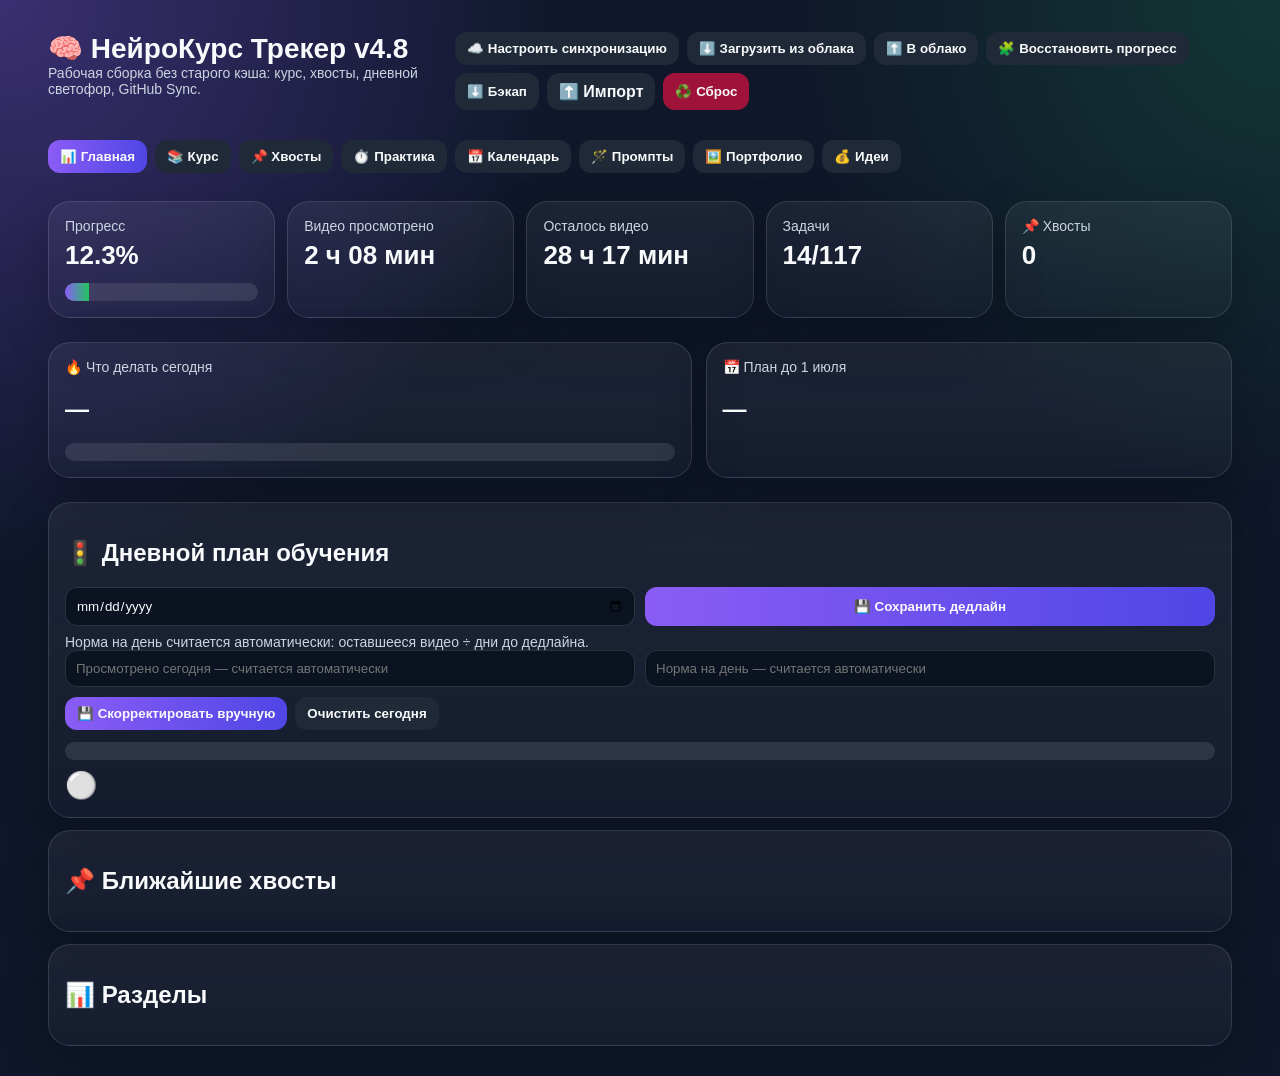
==== commit d68306e6: "Add files via upload" ====
--- a/index.html
+++ b/index.html
@@ -1,24 +1,64 @@
 <!doctype html>
-<html lang="ru"><head><meta charset="utf-8"><meta name="viewport" content="width=device-width, initial-scale=1"><title>НейроКурс Трекер v4.7 WORKING</title><link rel="manifest" href="manifest.json"><meta name="theme-color" content="#7c3aed">
+<html lang="ru"><head><meta charset="utf-8"><meta name="viewport" content="width=device-width, initial-scale=1"><title>НейроКурс Трекер v4.8</title><link rel="manifest" href="manifest.json"><meta name="theme-color" content="#7c3aed">
 <style>
 :root{--bg:#0f172a;--card:#111827;--card2:#1f2937;--text:#f8fafc;--muted:#cbd5e1;--line:rgba(255,255,255,.13);--a:#8b5cf6;--b:#22c55e}*{box-sizing:border-box}body{margin:0;font-family:Segoe UI,Arial,sans-serif;background:radial-gradient(circle at 0 0,rgba(139,92,246,.35),transparent 34%),radial-gradient(circle at 100% 0,rgba(34,197,94,.18),transparent 30%),var(--bg);color:var(--text)}.app{max-width:1220px;margin:auto;padding:18px}.top{display:flex;justify-content:space-between;gap:12px;align-items:flex-start;padding:14px 0}h1{margin:0;font-size:28px}.small{color:var(--muted);font-size:14px}button,.filelabel{border:0;border-radius:12px;padding:9px 12px;background:var(--card2);color:var(--text);cursor:pointer;font-weight:700}.primary,.nav button.active,.tab.active{background:linear-gradient(90deg,var(--a),#4f46e5)}.good{background:#166534}.warn{background:#854d0e}.danger{background:#9f1239}input[type=file]{display:none}.actions,.nav,.tabs{display:flex;gap:8px;flex-wrap:wrap}.nav{margin:16px 0}.cards{display:grid;grid-template-columns:repeat(5,1fr);gap:12px}.card{background:linear-gradient(180deg,rgba(255,255,255,.06),rgba(255,255,255,.025));border:1px solid var(--line);border-radius:22px;padding:16px;box-shadow:0 18px 50px rgba(0,0,0,.24);margin:12px 0}.metric{font-size:26px;font-weight:900;margin-top:6px}.bar{height:18px;background:rgba(255,255,255,.1);border-radius:999px;overflow:hidden;margin-top:12px}.fill{height:100%;background:linear-gradient(90deg,var(--a),var(--b));width:0%;transition:.25s}.grid{display:grid;grid-template-columns:1.1fr .9fr;gap:14px}.pill{display:inline-flex;gap:6px;align-items:center;background:rgba(255,255,255,.08);border:1px solid var(--line);padding:6px 9px;border-radius:999px;font-size:13px;color:var(--muted);margin:3px}.hidden{display:none!important}input,textarea,select{border:1px solid var(--line);background:#0b1220;color:var(--text);border-radius:12px;padding:10px;font-family:inherit}textarea{width:100%;min-height:80px}.search{width:100%;margin:8px 0}.formgrid{display:grid;grid-template-columns:1fr 1fr;gap:10px}.item{display:grid;grid-template-columns:44px 1fr 120px 145px 230px;gap:10px;align-items:center;padding:10px;border:1px solid var(--line);border-radius:14px;background:rgba(255,255,255,.035);margin:7px 0}.type{font-size:22px;text-align:center}.title{font-weight:750}.duration{color:var(--muted)}.status{font-weight:900}.controls{display:flex;gap:6px;flex-wrap:wrap;justify-content:flex-end}.mini{padding:6px 8px;border-radius:9px;font-size:12px}.timeInput{width:80px}table{width:100%;border-collapse:collapse}td,th{padding:10px;border-bottom:1px solid var(--line);text-align:left;vertical-align:top}th{color:var(--muted)}.miniBar{height:10px;background:rgba(255,255,255,.1);border-radius:99px;overflow:hidden}.miniFill{height:100%;background:linear-gradient(90deg,var(--a),var(--b))}.listCard{border:1px solid var(--line);border-radius:16px;padding:12px;margin:8px 0;background:rgba(255,255,255,.035)}.row{display:flex;justify-content:space-between;gap:10px}.calendar{display:grid;grid-template-columns:repeat(7,1fr);gap:6px}.day{min-height:62px;border:1px solid var(--line);border-radius:12px;padding:8px;background:rgba(255,255,255,.035)}.doneDay{background:rgba(34,197,94,.16);border-color:rgba(34,197,94,.45)}.today{outline:2px solid var(--a)}@media(max-width:950px){.grid,.cards,.formgrid{grid-template-columns:1fr}.item{grid-template-columns:34px 1fr}.duration,.status,.controls{grid-column:2}.top{flex-direction:column}.calendar{grid-template-columns:repeat(2,1fr)}}
-</style></head><body><div class="app"><div class="top"><div><h1>🧠 НейроКурс Трекер v4.7 WORKING</h1><div class="small">Рабочая сборка без старого кэша: курс, хвосты, дневной светофор, GitHub Sync.</div></div><div class="actions"><button onclick="openSync()">☁️ Настроить синхронизацию</button><button onclick="pullCloud()">⬇️ Загрузить из облака</button><button onclick="pushCloud()">⬆️ В облако</button><button onclick="restoreKnownProgress()">🧩 Восстановить прогресс</button><button onclick="exportAll()">⬇️ Бэкап</button><label class="filelabel">⬆️ Импорт<input type="file" id="importFile" accept=".json"></label><button class="danger" onclick="hardReset()">♻️ Сброс</button></div></div>
+</style></head><body><div class="app"><div class="top"><div><h1>🧠 НейроКурс Трекер v4.8</h1><div class="small">Рабочая сборка без старого кэша: курс, хвосты, дневной светофор, GitHub Sync.</div></div><div class="actions"><button onclick="openSync()">☁️ Настроить синхронизацию</button><button onclick="pullCloud()">⬇️ Загрузить из облака</button><button onclick="pushCloud()">⬆️ В облако</button><button onclick="restoreKnownProgress()">🧩 Восстановить прогресс</button><button onclick="exportAll()">⬇️ Бэкап</button><label class="filelabel">⬆️ Импорт<input type="file" id="importFile" accept=".json"></label><button class="danger" onclick="hardReset()">♻️ Сброс</button></div></div>
 <div id="syncPanel" class="card hidden"><h2>☁️ Настройка GitHub Sync</h2><div class="small">Заполни поля, нажми «Сохранить настройки», потом «Загрузить из облака» или «В облако».</div><div class="formgrid"><input id="syncOwner" placeholder="vasiekig-droid"><input id="syncRepo" placeholder="neurocourse-tracker"><input id="syncBranch" placeholder="main"><input id="syncToken" placeholder="GitHub token"></div><div class="actions" style="margin-top:10px;justify-content:flex-start"><button class="primary" onclick="saveSync()">💾 Сохранить настройки</button><button onclick="pullCloud()">⬇️ Загрузить из облака</button><button onclick="pushCloud()">⬆️ В облако</button><button onclick="closeSync()">Закрыть</button></div><div id="syncStatus" class="small"></div></div>
 <div id="deferPanel" class="card hidden"><h2>📌 Отложить задачу</h2><div id="deferContext" class="small"></div><div class="formgrid"><select id="modalPriority"><option>🔴 Высокий</option><option selected>🟡 Средний</option><option>🟢 Низкий</option></select><input id="modalDate" type="date"></div><textarea id="modalReason" placeholder="Почему откладываю?"></textarea><div class="actions" style="justify-content:flex-start;margin-top:8px"><button class="primary" onclick="confirmDefer()">📌 Отложить</button><button onclick="closeDefer()">Отмена</button></div></div>
 <div class="nav"><button class="active" onclick="show('dashboard',this)">📊 Главная</button><button onclick="show('course',this)">📚 Курс</button><button onclick="show('deferred',this)">📌 Хвосты</button><button onclick="show('practice',this)">⏱️ Практика</button><button onclick="show('calendar',this)">📅 Календарь</button><button onclick="show('prompts',this)">🪄 Промпты</button><button onclick="show('portfolio',this)">🖼️ Портфолио</button><button onclick="show('ideas',this)">💰 Идеи</button></div>
-<section id="dashboard"><div class="cards"><div class="card"><div class="small">Прогресс</div><div class="metric" id="overallPct">0%</div><div class="bar"><div class="fill" id="overallFill"></div></div></div><div class="card"><div class="small">Видео просмотрено</div><div class="metric" id="watchedTime">0</div></div><div class="card"><div class="small">Осталось видео</div><div class="metric" id="leftTime">0</div></div><div class="card"><div class="small">Задачи</div><div class="metric" id="taskCount">0/0</div></div><div class="card"><div class="small">📌 Хвосты</div><div class="metric" id="deferredCount">0</div></div></div><div class="grid"><div class="card"><div class="small">🔥 Что делать сегодня</div><h2 id="todayTitle">—</h2><div id="todayList"></div><div class="bar"><div class="fill" id="focusFill"></div></div></div><div class="card"><div class="small">📅 План до 1 июля</div><h2 id="dailyNeed">—</h2><div id="planText" class="small"></div><div id="typeStats"></div></div></div><div class="card"><h2>🚦 Дневной план обучения</h2><div class="formgrid"><input id="todayWatchedInput" placeholder="Просмотрено сегодня, например 45 или 1:10"><input id="todayPlanInput" placeholder="План на день, например 120 или 2:00"></div><div class="actions" style="justify-content:flex-start;margin-top:10px"><button class="primary" onclick="saveDailyPlan()">💾 Сохранить день</button><button onclick="clearDailyPlan()">Очистить сегодня</button></div><div style="margin-top:12px"><div class="bar"><div class="fill" id="dailyFill"></div></div><div id="trafficLight" class="metric" style="margin-top:10px">⚪</div><div id="dailyPlanText" class="small"></div></div></div><div class="card"><h2>📌 Ближайшие хвосты</h2><div id="dashboardDeferred"></div></div><div class="card"><h2>📊 Разделы</h2><table><tbody id="sectionTable"></tbody></table></div></section>
+<section id="dashboard"><div class="cards"><div class="card"><div class="small">Прогресс</div><div class="metric" id="overallPct">0%</div><div class="bar"><div class="fill" id="overallFill"></div></div></div><div class="card"><div class="small">Видео просмотрено</div><div class="metric" id="watchedTime">0</div></div><div class="card"><div class="small">Осталось видео</div><div class="metric" id="leftTime">0</div></div><div class="card"><div class="small">Задачи</div><div class="metric" id="taskCount">0/0</div></div><div class="card"><div class="small">📌 Хвосты</div><div class="metric" id="deferredCount">0</div></div></div><div class="grid"><div class="card"><div class="small">🔥 Что делать сегодня</div><h2 id="todayTitle">—</h2><div id="todayList"></div><div class="bar"><div class="fill" id="focusFill"></div></div></div><div class="card"><div class="small">📅 План до 1 июля</div><h2 id="dailyNeed">—</h2><div id="planText" class="small"></div><div id="typeStats"></div></div></div><div class="card"><h2>🚦 Дневной план обучения</h2>
+<div class="formgrid">
+  <input id="deadlineInput" type="date">
+  <button class="primary" onclick="saveDeadline()">💾 Сохранить дедлайн</button>
+</div>
+<div class="small" style="margin-top:8px">Норма на день считается автоматически: оставшееся видео ÷ дни до дедлайна.</div><div class="formgrid">
+      <input id="todayWatchedInput" placeholder="Просмотрено сегодня — считается автоматически">
+      <input id="todayPlanInput" placeholder="Норма на день — считается автоматически">
+    </div>
+    <div class="actions" style="justify-content:flex-start;margin-top:10px">
+      <button class="primary" onclick="saveDailyManual()">💾 Скорректировать вручную</button>
+      <button onclick="clearDailyPlan()">Очистить сегодня</button>
+    </div><div style="margin-top:12px"><div class="bar"><div class="fill" id="dailyFill"></div></div><div id="trafficLight" class="metric" style="margin-top:10px">⚪</div><div id="dailyPlanText" class="small"></div></div></div><div class="card"><h2>📌 Ближайшие хвосты</h2><div id="dashboardDeferred"></div></div><div class="card"><h2>📊 Разделы</h2><table><tbody id="sectionTable"></tbody></table></div></section>
 <section id="course" class="hidden"><input id="search" class="search" placeholder="🔎 Найти урок..."><div id="tabs" class="tabs"></div><div id="sectionBox"></div></section><section id="deferred" class="hidden"><div class="card"><h2>📌 Отложенные задачи</h2><div class="formgrid"><input id="defTitle" placeholder="Задача"><select id="defPriority"><option>🔴 Высокий</option><option>🟡 Средний</option><option>🟢 Низкий</option></select><input id="defSource" placeholder="Откуда"><input id="defDate" type="date"></div><textarea id="defReason" placeholder="Причина"></textarea><button class="primary" onclick="addDeferredManual()">➕ Добавить хвост</button><div id="deferredList"></div></div></section><section id="practice" class="hidden"><div class="card"><h2>⏱️ Практика</h2><div class="formgrid"><input type="date" id="prDate"><input type="number" id="prMinutes" placeholder="Минут"><input id="prTopic" placeholder="Тема"><select id="prType"><option>Промпты</option><option>Генерации</option><option>Домашка</option><option>Портфолио</option></select></div><textarea id="prNote" placeholder="Заметка"></textarea><button class="primary" onclick="addPractice()">➕ Добавить</button><div id="practiceList"></div></div></section><section id="calendar" class="hidden"><div class="card"><h2>📅 Календарь</h2><div id="calendarBox" class="calendar"></div></div></section><section id="prompts" class="hidden"><div class="card"><h2>🪄 Промпты</h2><div class="formgrid"><input id="promptTitle" placeholder="Название"><input id="promptTool" placeholder="Инструмент"></div><textarea id="promptText" placeholder="Промпт"></textarea><button class="primary" onclick="addPrompt()">➕ Сохранить</button><div id="promptList"></div></div></section><section id="portfolio" class="hidden"><div class="card"><h2>🖼️ Портфолио</h2><div class="formgrid"><input id="workTitle" placeholder="Название"><input id="workLink" placeholder="Ссылка"></div><textarea id="workNote" placeholder="Заметка"></textarea><button class="primary" onclick="addWork()">➕ Добавить</button><div id="workList"></div></div></section><section id="ideas" class="hidden"><div class="card"><h2>💰 Идеи</h2><input id="ideaTitle" placeholder="Идея"><textarea id="ideaNote" placeholder="Описание"></textarea><button class="primary" onclick="addIdea()">➕ Добавить</button><div id="ideaList"></div></div></section></div>
 <script id="courseData" type="application/json">[{"section": "🧭 Введение", "lessons": [{"title": "Введение", "items": [{"type": "video", "title": "Введение", "duration": "5:58", "status": "done", "watched": "5:58"}]}]}, {"section": "💳 Оплата нейронок", "lessons": [{"title": "Как оплачивать нейронки без иностранных карт", "items": [{"type": "guide", "title": "Гайд: как оплатить нейронки", "duration": "", "status": "done"}]}]}, {"section": "🧠 Обзоры нейросетей", "lessons": [{"title": "ChatGPT", "items": [{"type": "video", "title": "Видео 1", "duration": "32:24", "status": "done", "watched": "32:24"}, {"type": "video", "title": "Видео 2", "duration": "30:37", "status": "done", "watched": "30:37"}, {"type": "guide", "title": "Гайд 1", "duration": "", "status": "done"}, {"type": "guide", "title": "Гайд 2", "duration": "", "status": "done"}, {"type": "guide", "title": "Гайд 3", "duration": "", "status": "done"}, {"type": "homework", "title": "Ознакомиться с PDF-файлами", "duration": "", "status": "done"}, {"type": "homework", "title": "Познакомиться с ChatGPT и его возможностями", "duration": "", "status": "done"}, {"type": "homework", "title": "Настроить ChatGPT под себя", "duration": "", "status": "done"}, {"type": "homework", "title": "Пообщаться в разных чатах, задавая разные роли", "duration": "", "status": "done"}, {"type": "homework", "title": "Исследовать GPT-агентов по интересам", "duration": "", "status": "done"}, {"type": "star", "title": "Исследовать другие текстовые нейронки", "duration": "", "status": "done"}, {"type": "star", "title": "Сравнить другие нейронки с ChatGPT", "duration": "", "status": "done"}]}, {"title": "Higgsfield", "items": [{"type": "video", "title": "Видео", "duration": "2:14:27", "status": "progress", "watched": "59:15"}, {"type": "guide", "title": "Гайд", "duration": "", "status": "todo"}]}, {"title": "Syntx", "items": [{"type": "video", "title": "Видео 1", "duration": "16:04", "status": "todo"}, {"type": "video", "title": "Видео 2", "duration": "43:43", "status": "todo"}, {"type": "video", "title": "Видео 3", "duration": "34:38", "status": "todo"}, {"type": "guide", "title": "Гайд", "duration": "", "status": "todo"}]}, {"title": "Runway", "items": [{"type": "video", "title": "Видео", "duration": "55:50", "status": "todo"}, {"type": "guide", "title": "Гайд", "duration": "", "status": "todo"}]}, {"title": "Kling", "items": [{"type": "video", "title": "Видео", "duration": "1:35:44", "status": "todo"}, {"type": "guide", "title": "Гайд", "duration": "", "status": "todo"}]}, {"title": "ZenCreator", "items": [{"type": "video", "title": "Видео", "duration": "1:07:32", "status": "todo"}, {"type": "guide", "title": "Гайд", "duration": "", "status": "todo"}]}]}, {"section": "🎨 Нейрофотосессия человека", "lessons": [{"title": "Обязательная подготовка", "items": [{"type": "video", "title": "Видео 1", "duration": "20:49", "status": "todo"}, {"type": "video", "title": "Видео 2", "duration": "23:42", "status": "todo"}, {"type": "guide", "title": "Гайд 1", "duration": "", "status": "todo"}, {"type": "guide", "title": "Гайд 2", "duration": "", "status": "todo"}, {"type": "homework", "title": "Подготовить датасет", "duration": "", "status": "todo"}, {"type": "homework", "title": "Подобрать минимум 10 референсов", "duration": "", "status": "todo"}, {"type": "homework", "title": "Сохранить референсы на компьютере", "duration": "", "status": "todo"}, {"type": "homework", "title": "Прописать промпты к референсам", "duration": "", "status": "todo"}, {"type": "star", "title": "Придумать идею фотосессии с ChatGPT", "duration": "", "status": "todo"}, {"type": "star", "title": "Проработать промпты по идее", "duration": "", "status": "todo"}]}, {"title": "Фотосессия с помощью Higgsfield", "items": [{"type": "video", "title": "Видео 1", "duration": "2:43", "status": "todo"}, {"type": "video", "title": "Видео 2", "duration": "47:10", "status": "todo"}, {"type": "video", "title": "Видео 3", "duration": "1:05:00", "status": "todo"}, {"type": "guide", "title": "Гайд", "duration": "", "status": "todo"}, {"type": "homework", "title": "Провести фотосессию по подготовленным промптам", "duration": "", "status": "todo"}, {"type": "homework", "title": "Сделать фото в Superjet", "duration": "", "status": "todo"}, {"type": "homework", "title": "Выложить работу в Telegram-группу", "duration": "", "status": "todo"}]}, {"title": "Постобработка фотосессий", "items": [{"type": "video", "title": "Видео", "duration": "12:53", "status": "todo"}, {"type": "guide", "title": "Гайд 1", "duration": "", "status": "todo"}, {"type": "guide", "title": "Гайд 2", "duration": "", "status": "todo"}, {"type": "guide", "title": "Гайд 3", "duration": "", "status": "todo"}]}, {"title": "Дополнительные гайды к фотосессиям", "items": [{"type": "guide", "title": "Гайд 1", "duration": "", "status": "todo"}, {"type": "guide", "title": "Гайд 2", "duration": "", "status": "todo"}, {"type": "guide", "title": "Гайд 3", "duration": "", "status": "todo"}]}, {"title": "NanaBanana / SeeDream", "items": [{"type": "guide", "title": "Гайд", "duration": "", "status": "todo"}]}]}, {"section": "🛍️ Нейрофотосессия товаров", "lessons": [{"title": "Введение", "items": [{"type": "video", "title": "Видео", "duration": "10:33", "status": "todo"}]}, {"title": "ChatGPT + Midjourney", "items": [{"type": "video", "title": "Видео", "duration": "28:32", "status": "todo"}, {"type": "guide", "title": "Гайд", "duration": "", "status": "todo"}]}, {"title": "ChatGPT + Midjourney + NanaBanana", "items": [{"type": "video", "title": "Видео", "duration": "22:28", "status": "todo"}, {"type": "guide", "title": "Гайд", "duration": "", "status": "todo"}]}, {"title": "ChatGPT платная подписка", "items": [{"type": "video", "title": "Видео", "duration": "1:11:35", "status": "todo"}, {"type": "guide", "title": "Гайд", "duration": "", "status": "todo"}]}, {"title": "Фотосессия одежды и аксессуаров", "items": [{"type": "video", "title": "Видео", "duration": "1:21:17", "status": "todo"}, {"type": "guide", "title": "Гайд", "duration": "", "status": "todo"}, {"type": "homework", "title": "Выбрать нишу", "duration": "", "status": "todo"}, {"type": "homework", "title": "Сделать фотосессии товаров из ниши", "duration": "", "status": "todo"}, {"type": "homework", "title": "Сделать видео для одного предмета", "duration": "", "status": "todo"}, {"type": "homework", "title": "Подготовить разные ракурсы", "duration": "", "status": "todo"}]}, {"title": "Продуктовые карточки для маркетплейсов", "items": [{"type": "video", "title": "Видео", "duration": "26:43", "status": "todo"}, {"type": "guide", "title": "Гайд 1", "duration": "", "status": "todo"}, {"type": "guide", "title": "Гайд 2", "duration": "", "status": "todo"}]}]}, {"section": "🎬 Создание видеороликов", "lessons": [{"title": "Введение", "items": [{"type": "video", "title": "Видео 1", "duration": "25:37", "status": "todo"}, {"type": "video", "title": "Видео 2", "duration": "19:06", "status": "todo"}]}, {"title": "Особенности привлекательного видео", "items": [{"type": "video", "title": "Видео 1", "duration": "8:57", "status": "todo"}, {"type": "video", "title": "Видео 2", "duration": "17:25", "status": "todo"}, {"type": "guide", "title": "Гайд", "duration": "", "status": "todo"}]}, {"title": "Генерация аудиодорожек", "items": [{"type": "video", "title": "Видео", "duration": "5:32", "status": "todo"}]}, {"title": "Разбор создания видеоклипа", "items": [{"type": "video", "title": "Видео 1", "duration": "1:25", "status": "todo"}, {"type": "video", "title": "Видео 2", "duration": "45:53", "status": "todo"}]}, {"title": "Практическая работа по созданию видео", "items": [{"type": "video", "title": "Основное видео", "duration": "38:44", "status": "todo"}, {"type": "extra", "title": "Доп. видео 1", "duration": "33:52", "status": "todo"}, {"type": "extra", "title": "Доп. видео 2", "duration": "25:08", "status": "todo"}, {"type": "extra", "title": "Доп. видео 3", "duration": "40:25", "status": "todo"}]}, {"title": "Практическая работа по видеоминиатюре", "items": [{"type": "video", "title": "Видео", "duration": "17:41", "status": "todo"}]}, {"title": "Продвижение и монетизация нейровидео", "items": [{"type": "video", "title": "Видео", "duration": "17:55", "status": "todo"}]}]}, {"section": "💰 Заработок на нейронках", "lessons": [{"title": "Введение", "items": [{"type": "video", "title": "Видео", "duration": "39:17", "status": "todo"}]}, {"title": "Как можно зарабатывать", "items": [{"type": "video", "title": "Видео", "duration": "3:10:33", "status": "todo"}, {"type": "guide", "title": "Гайд", "duration": "", "status": "todo"}, {"type": "homework", "title": "Выбрать интересную нишу", "duration": "", "status": "todo"}, {"type": "homework", "title": "Выбрать направление для первых шагов", "duration": "", "status": "todo"}]}, {"title": "Что продаём? Оффер", "items": [{"type": "video", "title": "Видео", "duration": "1:19:34", "status": "todo"}, {"type": "guide", "title": "Гайд 1", "duration": "", "status": "todo"}, {"type": "guide", "title": "Гайд 2", "duration": "", "status": "todo"}, {"type": "homework", "title": "Создать оффер", "duration": "", "status": "todo"}, {"type": "homework", "title": "Выбрать нишу для проработки", "duration": "", "status": "todo"}, {"type": "homework", "title": "Разработать скрипты писем с ChatGPT", "duration": "", "status": "todo"}]}, {"title": "Где искать клиентов", "items": [{"type": "video", "title": "Видео", "duration": "55:27", "status": "todo"}, {"type": "guide", "title": "Гайд 1", "duration": "", "status": "todo"}, {"type": "guide", "title": "Гайд 2", "duration": "", "status": "todo"}, {"type": "guide", "title": "Гайд 3", "duration": "", "status": "todo"}, {"type": "guide", "title": "Гайд 4", "duration": "", "status": "todo"}, {"type": "guide", "title": "Гайд 5", "duration": "", "status": "todo"}]}, {"title": "Ценообразование", "items": [{"type": "video", "title": "Видео", "duration": "21:48", "status": "todo"}, {"type": "guide", "title": "Гайд", "duration": "", "status": "todo"}]}, {"title": "Советы и лайфхаки", "items": [{"type": "video", "title": "Видео", "duration": "54:49", "status": "todo"}, {"type": "guide", "title": "Гайд", "duration": "", "status": "todo"}]}]}, {"section": "🎨 Midjourney от А до Я", "lessons": [{"title": "Введение", "items": [{"type": "video", "title": "Видео", "duration": "5:59", "status": "todo"}]}, {"title": "Навигация сайта", "items": [{"type": "video", "title": "Видео", "duration": "18:22", "status": "todo"}]}, {"title": "Настройки генерации", "items": [{"type": "video", "title": "Видео", "duration": "26:25", "status": "todo"}]}, {"title": "Генерация изображений", "items": [{"type": "video", "title": "Видео", "duration": "21:32", "status": "todo"}, {"type": "guide", "title": "Гайд 1", "duration": "", "status": "todo"}, {"type": "guide", "title": "Гайд 2", "duration": "", "status": "todo"}]}, {"title": "Редактирование генераций", "items": [{"type": "video", "title": "Видео", "duration": "12:48", "status": "todo"}]}, {"title": "Персонализация", "items": [{"type": "video", "title": "Видео", "duration": "11:26", "status": "todo"}]}, {"title": "Организация", "items": [{"type": "video", "title": "Видео", "duration": "6:45", "status": "todo"}]}, {"title": "Омни-референс", "items": [{"type": "video", "title": "Видео", "duration": "13:05", "status": "todo"}]}, {"title": "Чаты и совместная работа", "items": [{"type": "video", "title": "Видео", "duration": "4:29", "status": "todo"}]}, {"title": "Видеогенерации", "items": [{"type": "video", "title": "Видео", "duration": "7:22", "status": "todo"}]}, {"title": "Дополнительная информация", "items": [{"type": "video", "title": "Видео 1", "duration": "14:00", "status": "todo"}, {"type": "video", "title": "Видео 2", "duration": "13:57", "status": "todo"}]}]}, {"section": "📚 Библиотека", "lessons": [{"title": "Библиотека", "items": [{"type": "guide", "title": "18 гайдов", "duration": "", "status": "todo"}]}]}]</script><script>
-const DEFAULT_COURSE=JSON.parse(document.getElementById('courseData').textContent);const KEY='neurocourse_v47_course';const EXTRA='neurocourse_v47_extra';const SYNC='neurocourse_sync_settings';
+const DEFAULT_COURSE=JSON.parse(document.getElementById('courseData').textContent);const KEY='neurocourse_v48_course';const EXTRA='neurocourse_v48_extra';const SYNC='neurocourse_sync_settings';
 function firstExisting(keys,fallback){for(const k of keys){const v=localStorage.getItem(k);if(v&&v!=='null'&&v!=='undefined')return v}return fallback}
-let course=JSON.parse(firstExisting([KEY,'neurocourse_v46_course','neurocourse_v45_course','neurocourse_v44_course','neurocourse_v43_course','neurocourse_v35_course','neurocourse_v34_course','neurocourse_v33_course','neurocourse_v32_course'],JSON.stringify(DEFAULT_COURSE)));
-let extra=JSON.parse(firstExisting([EXTRA,'neurocourse_v46_extra','neurocourse_v45_extra','neurocourse_v44_extra','neurocourse_v43_extra','neurocourse_v35_extra','neurocourse_v34_extra','neurocourse_v33_extra','neurocourse_v32_extra'],'{"practice":[],"prompts":[],"works":[],"ideas":[],"practiceDays":{},"deferred":[],"dailyPlan":{}}'));
+let course=JSON.parse(firstExisting([KEY,'neurocourse_v47_course','neurocourse_v46_course','neurocourse_v45_course','neurocourse_v44_course','neurocourse_v43_course','neurocourse_v35_course','neurocourse_v34_course','neurocourse_v33_course','neurocourse_v32_course'],JSON.stringify(DEFAULT_COURSE)));
+let extra=JSON.parse(firstExisting([EXTRA,'neurocourse_v47_extra','neurocourse_v46_extra','neurocourse_v45_extra','neurocourse_v44_extra','neurocourse_v43_extra','neurocourse_v35_extra','neurocourse_v34_extra','neurocourse_v33_extra','neurocourse_v32_extra'],'{"practice":[],"prompts":[],"works":[],"ideas":[],"practiceDays":{},"deferred":[],"dailyPlan":{}}'));
 extra.practice=extra.practice||[];extra.prompts=extra.prompts||[];extra.works=extra.works||[];extra.ideas=extra.ideas||[];extra.practiceDays=extra.practiceDays||{};extra.deferred=extra.deferred||[];extra.dailyPlan=extra.dailyPlan||{};localStorage.setItem(KEY,JSON.stringify(course));localStorage.setItem(EXTRA,JSON.stringify(extra));
 let currentSection=0,pendingDefer=null,syncTimer=null;function $(id){return document.getElementById(id)}function parseTime(t){if(!t)return 0;let p=String(t).trim().split(':').map(Number);if(p.some(Number.isNaN))return 0;if(p.length===2)return p[0]*60+p[1];if(p.length===3)return p[0]*3600+p[1]*60+p[2];return 0}function fmt(sec){sec=Math.max(0,Math.round(sec||0));let h=Math.floor(sec/3600);sec%=3600;let m=Math.floor(sec/60),s=sec%60;return h?h+' ч '+String(m).padStart(2,'0')+' мин':m?m+' мин '+String(s).padStart(2,'0')+' сек':s+' сек'}function icon(t){return{video:'🎥',guide:'📖',homework:'📝',star:'⭐',extra:'🎁'}[t]||'•'}function label(s){return s==='done'?'✅ Сделано':s==='progress'?'🔵 В процессе':s==='deferred'?'📌 Отложено':'⬜ Не начато'}function today(){return new Date().toISOString().slice(0,10)}function save(){localStorage.setItem(KEY,JSON.stringify(course));render();schedulePush()}function saveExtra(){localStorage.setItem(EXTRA,JSON.stringify(extra));render();schedulePush()}function itemProgress(i){if(i.status==='done')return 1;if((i.type==='video'||i.type==='extra')&&i.status==='progress'){let d=parseTime(i.duration),w=parseTime(i.watched||'0:00');return d?Math.min(1,w/d):.5}return i.status==='progress'?.5:0}
-function stats(){let tv=0,wv=0,total=0,done=0,weighted=0,types={video:[0,0],guide:[0,0],homework:[0,0],star:[0,0],extra:[0,0]};course.forEach(sec=>sec.lessons.forEach(les=>les.items.forEach(i=>{total++;weighted+=itemProgress(i);if(i.status==='done')done++;if(types[i.type]){types[i.type][1]++;if(i.status==='done')types[i.type][0]++}if(i.type==='video'||i.type==='extra'){let d=parseTime(i.duration);tv+=d;wv+=i.status==='done'?d:(i.status==='progress'?Math.min(d,parseTime(i.watched||'0:00')):0)}})));return{tv,wv,total,done,weighted,types}}function sectionStats(sec){let total=0,done=0,weighted=0;sec.lessons.forEach(l=>l.items.forEach(i=>{total++;weighted+=itemProgress(i);if(i.status==='done')done++}));return{total,done,pct:total?weighted/total*100:0}}function itemKey(si,li,ii){return si+'-'+li+'-'+ii}function tails(){extra.deferred=extra.deferred||[];return extra.deferred}function removeTail(k){extra.deferred=tails().filter(x=>x.key!==k);localStorage.setItem(EXTRA,JSON.stringify(extra))}function setStatus(si,li,ii,st){let i=course[si].lessons[li].items[ii];i.status=st;if(st==='done'&&(i.type==='video'||i.type==='extra'))i.watched=i.duration;if(st==='todo')i.watched='';if(st!=='deferred')removeTail(itemKey(si,li,ii));extra.practiceDays[today()]=true;save()}function updateWatched(si,li,ii,v){let i=course[si].lessons[li].items[ii];i.watched=v;i.status=parseTime(v)>=parseTime(i.duration)?'done':'progress';extra.practiceDays[today()]=true;save()}
+function stats(){let tv=0,wv=0,total=0,done=0,weighted=0,types={video:[0,0],guide:[0,0],homework:[0,0],star:[0,0],extra:[0,0]};course.forEach(sec=>sec.lessons.forEach(les=>les.items.forEach(i=>{total++;weighted+=itemProgress(i);if(i.status==='done')done++;if(types[i.type]){types[i.type][1]++;if(i.status==='done')types[i.type][0]++}if(i.type==='video'||i.type==='extra'){let d=parseTime(i.duration);tv+=d;wv+=i.status==='done'?d:(i.status==='progress'?Math.min(d,parseTime(i.watched||'0:00')):0)}})));return{tv,wv,total,done,weighted,types}}function sectionStats(sec){let total=0,done=0,weighted=0;sec.lessons.forEach(l=>l.items.forEach(i=>{total++;weighted+=itemProgress(i);if(i.status==='done')done++}));return{total,done,pct:total?weighted/total*100:0}}function itemKey(si,li,ii){return si+'-'+li+'-'+ii}function tails(){extra.deferred=extra.deferred||[];return extra.deferred}function removeTail(k){extra.deferred=tails().filter(x=>x.key!==k);localStorage.setItem(EXTRA,JSON.stringify(extra))}function setStatus(si,li,ii,st){
+  let i=course[si].lessons[li].items[ii];
+  let before=parseTime(i.watched||'0:00');
+  i.status=st;
+  if(st==='done'&&(i.type==='video'||i.type==='extra')){
+    i.watched=i.duration;
+    addTodayWatchedSeconds(Math.max(0,parseTime(i.duration)-before));
+  }
+  if(st==='todo')i.watched='';
+  if(st!=='deferred')removeTail(itemKey(si,li,ii));
+  extra.practiceDays[today()]=true;
+  save();
+}function updateWatched(si,li,ii,v){
+  let i=course[si].lessons[li].items[ii];
+  let before=parseTime(i.watched||'0:00');
+  let after=parseTime(v);
+  i.watched=v;
+  i.status=parseTime(v)>=parseTime(i.duration)?'done':'progress';
+  addTodayWatchedSeconds(Math.max(0,after-before));
+  extra.practiceDays[today()]=true;
+  save();
+}
 function openDefer(si,li,ii){pendingDefer={si,li,ii};let sec=course[si],les=sec.lessons[li],i=les.items[ii];$('deferContext').textContent=sec.section+' → '+les.title+': '+i.title;$('modalReason').value='';$('modalDate').value='';$('modalPriority').value='🟡 Средний';$('deferPanel').classList.remove('hidden');window.scrollTo({top:0,behavior:'smooth'})}function closeDefer(){pendingDefer=null;$('deferPanel').classList.add('hidden')}function confirmDefer(){if(!pendingDefer)return;let{si,li,ii}=pendingDefer;let sec=course[si],les=sec.lessons[li],i=les.items[ii],k=itemKey(si,li,ii);i.status='deferred';removeTail(k);tails().push({key:k,title:i.title,source:sec.section+' → '+les.title,priority:$('modalPriority').value,returnDate:$('modalDate').value,reason:$('modalReason').value,createdAt:today(),done:false});closeDefer();saveExtra();save()}function addDeferredManual(){tails().push({key:'manual-'+Date.now(),title:$('defTitle').value||'Без названия',source:$('defSource').value||'Вручную',priority:$('defPriority').value,returnDate:$('defDate').value,reason:$('defReason').value,createdAt:today(),done:false});$('defTitle').value='';$('defSource').value='';$('defDate').value='';$('defReason').value='';saveExtra()}function completeTail(k){let t=tails().find(x=>x.key===k);if(t)t.done=true;if(!k.startsWith('manual-')){let p=k.split('-').map(Number);if(course[p[0]]&&course[p[0]].lessons[p[1]]&&course[p[0]].lessons[p[1]].items[p[2]])setStatus(p[0],p[1],p[2],'done')}saveExtra()}function restoreTail(k){if(!k.startsWith('manual-')){let p=k.split('-').map(Number);if(course[p[0]]&&course[p[0]].lessons[p[1]]&&course[p[0]].lessons[p[1]].items[p[2]])setStatus(p[0],p[1],p[2],'todo')}extra.deferred=tails().filter(x=>x.key!==k);saveExtra()}function deleteTail(k){extra.deferred=tails().filter(x=>x.key!==k);saveExtra()}function tailCards(list,compact=false){return(list||[]).filter(x=>!x.done).map(x=>'<div class="listCard"><div class="row"><b>'+(x.priority||'🟡 Средний')+' · '+x.title+'</b>'+(compact?'':'<button class="mini danger" onclick="deleteTail(\''+x.key+'\')">Удалить</button>')+'</div><div class="small">'+(x.source||'')+(x.returnDate?' · 📅 '+x.returnDate:'')+'</div>'+(x.reason?'<div>'+x.reason+'</div>':'')+(compact?'':'<div class="actions" style="justify-content:flex-start;margin-top:6px"><button class="mini good" onclick="completeTail(\''+x.key+'\')">✅ Сделано</button><button class="mini" onclick="restoreTail(\''+x.key+'\')">⬜ Вернуть</button></div>')+'</div>').join('')}
-function parseDailyMinutes(v){if(!v)return 0;v=String(v).trim().replace(',','.');if(v.includes(':')){let p=v.split(':').map(Number);if(p.length===2)return p[0]*60+p[1];if(p.length===3)return p[0]*60+p[1]+Math.round(p[2]/60)}let n=Number(v);return Number.isFinite(n)?n:0}function fmtMin(m){m=Math.max(0,Math.round(m||0));let h=Math.floor(m/60),mm=m%60;return h?h+' ч '+String(mm).padStart(2,'0')+' мин':mm+' мин'}function ensureDaily(){extra.dailyPlan=extra.dailyPlan||{};extra.dailyPlan[today()]=extra.dailyPlan[today()]||{watched:0,plan:120};return extra.dailyPlan[today()]}function saveDailyPlan(){let d=ensureDaily();d.watched=parseDailyMinutes($('todayWatchedInput').value);d.plan=parseDailyMinutes($('todayPlanInput').value)||120;extra.practiceDays[today()]=true;saveExtra()}function clearDailyPlan(){delete extra.dailyPlan[today()];saveExtra()}function renderDailyPlan(){let d=ensureDaily();$('todayWatchedInput').value=d.watched?fmtMin(d.watched):'';$('todayPlanInput').value=d.plan?fmtMin(d.plan):'2 ч 00 мин';let pct=d.plan?Math.min(100,d.watched/d.plan*100):0;$('dailyFill').style.width=pct+'%';let light='🔴',text='Пока мало: лучше сделать хотя бы короткий подход.';if(pct>=100){light='🟢';text='План на день выполнен. Можно остановиться без чувства вины.'}else if(pct>=50){light='🟡';text='Ты уже хорошо продвинулась. Осталось немного до дневного плана.'}$('trafficLight').textContent=light+' '+pct.toFixed(0)+'%';$('dailyPlanText').textContent='Сегодня: '+fmtMin(d.watched)+' из '+fmtMin(d.plan)+'. '+text}
-function nextItems(n=4){let a=[];course.forEach((sec,si)=>sec.lessons.forEach((les,li)=>les.items.forEach((i,ii)=>{if(i.status!=='done'&&a.length<n)a.push({sec,les,i,si,li,ii})})));return a}function renderDashboard(){let st=stats(),pct=st.total?st.weighted/st.total*100:0;$('overallPct').textContent=pct.toFixed(1)+'%';$('overallFill').style.width=pct+'%';$('watchedTime').textContent=fmt(st.wv);$('leftTime').textContent=fmt(st.tv-st.wv);$('taskCount').textContent=st.done+'/'+st.total;$('deferredCount').textContent=tails().filter(x=>!x.done).length;let days=Math.max(1,Math.ceil((new Date(new Date().getFullYear(),6,1)-new Date())/86400000));$('dailyNeed').textContent=fmt((st.tv-st.wv)/days)+' в день';$('planText').textContent='До 1 июля примерно '+days+' дн. Это темп только по видео.';$('typeStats').innerHTML='<span class="pill">🎥 Видео: '+st.types.video[0]+'/'+st.types.video[1]+'</span><span class="pill">📖 Гайды: '+st.types.guide[0]+'/'+st.types.guide[1]+'</span><span class="pill">📝 ДЗ: '+(st.types.homework[0]+st.types.star[0])+'/'+(st.types.homework[1]+st.types.star[1])+'</span>';let n=nextItems();$('todayTitle').textContent=n[0]?n[0].sec.section+' → '+n[0].les.title:'Всё закрыто 🎉';$('todayList').innerHTML=n.map(x=>'<div class="pill">'+icon(x.i.type)+' '+x.les.title+': '+x.i.title+(x.i.duration?' ('+x.i.duration+')':'')+'</div>').join('');$('focusFill').style.width=n[0]?itemProgress(n[0].i)*100+'%':'100%';$('dashboardDeferred').innerHTML=tailCards(tails().filter(x=>!x.done).slice(0,5),true)||'<div class="small">Отложенных задач пока нет.</div>';$('sectionTable').innerHTML=course.map(sec=>{let q=sectionStats(sec);return'<tr><td>'+sec.section+'</td><td>'+(q.done===q.total?'✅':q.done?'🔵':'⬜')+' '+q.done+'/'+q.total+'</td><td><div style="display:flex;gap:8px;align-items:center"><div class="miniBar" style="flex:1"><div class="miniFill" style="width:'+q.pct+'%"></div></div>'+q.pct.toFixed(1)+'%</div></td></tr>'}).join('')}
+function parseDailyMinutes(v){if(!v)return 0;v=String(v).trim().replace(',','.');if(v.includes(':')){let p=v.split(':').map(Number);if(p.length===2)return p[0]*60+p[1];if(p.length===3)return p[0]*60+p[1]+Math.round(p[2]/60)}let n=Number(v);return Number.isFinite(n)?n:0}function fmtMin(m){m=Math.max(0,Math.round(m||0));let h=Math.floor(m/60),mm=m%60;return h?h+' ч '+String(mm).padStart(2,'0')+' мин':mm+' мин'}function ensureDaily(){extra.dailyPlan=extra.dailyPlan||{};extra.dailyPlan[today()]=extra.dailyPlan[today()]||{watched:0,plan:120};return extra.dailyPlan[today()]}function saveDailyManual(){
+  let d=ensureDaily();
+  d.watched=parseDailyMinutes($('todayWatchedInput').value);
+  d.manualPlan=parseDailyMinutes($('todayPlanInput').value)||0;
+  extra.practiceDays[today()]=true;
+  saveExtra();
+}
+function saveDailyPlan(){saveDailyManual();}function clearDailyPlan(){delete extra.dailyPlan[today()];saveExtra()}function renderDailyPlan(){let d=ensureDaily();$('todayWatchedInput').value=d.watched?fmtMin(d.watched):'';$('todayPlanInput').value=d.plan?fmtMin(d.plan):'2 ч 00 мин';let pct=d.plan?Math.min(100,d.watched/d.plan*100):0;$('dailyFill').style.width=pct+'%';let light='🔴',text='Пока мало: лучше сделать хотя бы короткий подход.';if(pct>=100){light='🟢';text='План на день выполнен. Можно остановиться без чувства вины.'}else if(pct>=50){light='🟡';text='Ты уже хорошо продвинулась. Осталось немного до дневного плана.'}$('trafficLight').textContent=light+' '+pct.toFixed(0)+'%';$('dailyPlanText').textContent='Сегодня: '+fmtMin(d.watched)+' из '+fmtMin(d.plan)+'. '+text}
+function nextItems(n=4){let a=[];course.forEach((sec,si)=>sec.lessons.forEach((les,li)=>les.items.forEach((i,ii)=>{if(i.status!=='done'&&a.length<n)a.push({sec,les,i,si,li,ii})})));return a}function renderDashboard(){let st=stats(),pct=st.total?st.weighted/st.total*100:0;$('overallPct').textContent=pct.toFixed(1)+'%';$('overallFill').style.width=pct+'%';$('watchedTime').textContent=fmt(st.wv);$('leftTime').textContent=fmt(st.tv-st.wv);$('taskCount').textContent=st.done+'/'+st.total;$('deferredCount').textContent=tails().filter(x=>!x.done).length;let days=daysUntilDeadline();$('dailyNeed').textContent=fmt((st.tv-st.wv)/days)+' в день';$('planText').textContent='До дедлайна '+getDeadline()+' примерно '+days+' дн. Это темп только по видео.';$('typeStats').innerHTML='<span class="pill">🎥 Видео: '+st.types.video[0]+'/'+st.types.video[1]+'</span><span class="pill">📖 Гайды: '+st.types.guide[0]+'/'+st.types.guide[1]+'</span><span class="pill">📝 ДЗ: '+(st.types.homework[0]+st.types.star[0])+'/'+(st.types.homework[1]+st.types.star[1])+'</span>';let n=nextItems();$('todayTitle').textContent=n[0]?n[0].sec.section+' → '+n[0].les.title:'Всё закрыто 🎉';$('todayList').innerHTML=n.map(x=>'<div class="pill">'+icon(x.i.type)+' '+x.les.title+': '+x.i.title+(x.i.duration?' ('+x.i.duration+')':'')+'</div>').join('');$('focusFill').style.width=n[0]?itemProgress(n[0].i)*100+'%':'100%';$('dashboardDeferred').innerHTML=tailCards(tails().filter(x=>!x.done).slice(0,5),true)||'<div class="small">Отложенных задач пока нет.</div>';$('sectionTable').innerHTML=course.map(sec=>{let q=sectionStats(sec);return'<tr><td>'+sec.section+'</td><td>'+(q.done===q.total?'✅':q.done?'🔵':'⬜')+' '+q.done+'/'+q.total+'</td><td><div style="display:flex;gap:8px;align-items:center"><div class="miniBar" style="flex:1"><div class="miniFill" style="width:'+q.pct+'%"></div></div>'+q.pct.toFixed(1)+'%</div></td></tr>'}).join('')}
 function renderCourse(){let tabs=$('tabs');tabs.innerHTML='';course.forEach((sec,i)=>{let b=document.createElement('button');b.className='tab'+(i===currentSection?' active':'');b.textContent=sec.section;b.onclick=()=>{currentSection=i;renderCourse()};tabs.appendChild(b)});let sec=course[currentSection],q=($('search').value||'').toLowerCase(),html='<div class="card"><h2>'+sec.section+'</h2>';sec.lessons.forEach((les,li)=>{if(q&&!(les.title+' '+les.items.map(i=>i.title).join(' ')).toLowerCase().includes(q))return;html+='<h3>'+les.title+'</h3>';les.items.forEach((i,ii)=>{let isv=i.type==='video'||i.type==='extra';html+='<div class="item"><div class="type">'+icon(i.type)+'</div><div><div class="title">'+i.title+'</div>'+(i.status==='progress'&&isv?'<div class="small">Просмотрено: '+(i.watched||'')+'</div>':'')+'</div><div class="duration">'+(i.duration||'—')+'</div><div class="status">'+label(i.status)+'</div><div class="controls">'+(isv?'<input class="timeInput" value="'+(i.watched||'')+'" placeholder="мм:сс" onchange="updateWatched('+currentSection+','+li+','+ii+',this.value)">':'')+'<button class="mini" onclick="setStatus('+currentSection+','+li+','+ii+',\'todo\')">⬜</button><button class="mini warn" onclick="setStatus('+currentSection+','+li+','+ii+',\'progress\')">🔵</button><button class="mini" onclick="openDefer('+currentSection+','+li+','+ii+')">📌</button><button class="mini good" onclick="setStatus('+currentSection+','+li+','+ii+',\'done\')">✅</button></div></div>'})});$('sectionBox').innerHTML=html+'</div>'}function renderTails(){let p={'🔴 Высокий':0,'🟡 Средний':1,'🟢 Низкий':2};let list=tails().filter(x=>!x.done).sort((a,b)=>(p[a.priority]||1)-(p[b.priority]||1)||String(a.returnDate||'9999').localeCompare(String(b.returnDate||'9999')));$('deferredList').innerHTML=tailCards(list)||'<div class="small">Хвостов пока нет.</div>'}
 function addPractice(){extra.practice.push({date:$('prDate').value||today(),minutes:+$('prMinutes').value||0,topic:$('prTopic').value,type:$('prType').value,note:$('prNote').value});extra.practiceDays[today()]=true;$('prMinutes').value='';$('prTopic').value='';$('prNote').value='';saveExtra()}function renderPractice(){$('practiceList').innerHTML=(extra.practice||[]).slice().reverse().map(p=>'<div class="listCard"><b>'+p.date+' · '+p.type+' · '+p.minutes+' мин</b><div>'+p.topic+'</div><div class="small">'+(p.note||'')+'</div></div>').join('')}function renderCalendar(){let d=new Date(),y=d.getFullYear(),m=d.getMonth(),last=new Date(y,m+1,0),html='';for(let i=1;i<=last.getDate();i++){let iso=new Date(y,m,i+1).toISOString().slice(0,10),cls=extra.practiceDays&&extra.practiceDays[iso]?'day doneDay':'day';if(iso===today())cls+=' today';html+='<div class="'+cls+'"><b>'+i+'</b><br>'+(extra.practiceDays&&extra.practiceDays[iso]?'✅ занятие':'')+'</div>'}$('calendarBox').innerHTML=html}function addPrompt(){extra.prompts.push({title:$('promptTitle').value,tool:$('promptTool').value,text:$('promptText').value,date:today()});$('promptTitle').value='';$('promptTool').value='';$('promptText').value='';saveExtra()}function renderPrompts(){$('promptList').innerHTML=(extra.prompts||[]).slice().reverse().map(p=>'<div class="listCard"><b>'+p.tool+': '+p.title+'</b><pre style="white-space:pre-wrap">'+(p.text||'')+'</pre></div>').join('')}function addWork(){extra.works.push({title:$('workTitle').value,link:$('workLink').value,note:$('workNote').value,date:today()});$('workTitle').value='';$('workLink').value='';$('workNote').value='';saveExtra()}function renderWorks(){$('workList').innerHTML=(extra.works||[]).slice().reverse().map(w=>'<div class="listCard"><b>'+w.title+'</b>'+(w.link?'<div><a href="'+w.link+'" target="_blank" style="color:#93c5fd">Открыть</a></div>':'')+'<div>'+w.note+'</div></div>').join('')}function addIdea(){extra.ideas.push({title:$('ideaTitle').value,note:$('ideaNote').value,date:today()});$('ideaTitle').value='';$('ideaNote').value='';saveExtra()}function renderIdeas(){$('ideaList').innerHTML=(extra.ideas||[]).slice().reverse().map(i=>'<div class="listCard"><b>'+i.title+'</b><div>'+i.note+'</div></div>').join('')}function show(id,btn){document.querySelectorAll('section').forEach(s=>s.classList.add('hidden'));$(id).classList.remove('hidden');document.querySelectorAll('.nav button').forEach(b=>b.classList.remove('active'));btn.classList.add('active');render()}function render(){renderDashboard();renderDailyPlan();renderCourse();renderTails();renderPractice();renderCalendar();renderPrompts();renderWorks();renderIdeas()}function hardReset(){if(confirm('Сбросить локальные данные и загрузить встроенный курс?')){localStorage.removeItem(KEY);localStorage.removeItem(EXTRA);course=JSON.parse(JSON.stringify(DEFAULT_COURSE));extra={practice:[],prompts:[],works:[],ideas:[],practiceDays:{},deferred:[],dailyPlan:{}};save();saveExtra()}}function restoreKnownProgress(){if(confirm('Восстановить известный прогресс: Введение, Оплата, ChatGPT сделаны; Higgsfield 59:15?')){course=JSON.parse(JSON.stringify(DEFAULT_COURSE));save()}}function exportAll(){let blob=new Blob([JSON.stringify({course,extra},null,2)],{type:'application/json'});let a=document.createElement('a');a.href=URL.createObjectURL(blob);a.download='neurocourse-backup.json';a.click()}$('importFile').addEventListener('change',e=>{let f=e.target.files[0];if(!f)return;let r=new FileReader();r.onload=()=>{let d=JSON.parse(r.result);course=d.course||d;extra=d.extra||extra;save();saveExtra()};r.readAsText(f)});
 function getSync(){return JSON.parse(localStorage.getItem(SYNC)||localStorage.getItem('neurocourse_sync')||localStorage.getItem('neurocourse_v33_sync')||'{}')}function openSync(){let s=getSync();$('syncOwner').value=s.owner||'vasiekig-droid';$('syncRepo').value=s.repo||'neurocourse-tracker';$('syncBranch').value=s.branch||'main';$('syncToken').value=s.token||'';$('syncPanel').classList.remove('hidden');window.scrollTo({top:0,behavior:'smooth'})}function closeSync(){$('syncPanel').classList.add('hidden')}function saveSync(){localStorage.setItem(SYNC,JSON.stringify({owner:$('syncOwner').value.trim(),repo:$('syncRepo').value.trim(),branch:$('syncBranch').value.trim()||'main',token:$('syncToken').value.trim()}));$('syncStatus').textContent='✅ Настройки сохранены'}function syncReady(){let s=getSync();return s.owner&&s.repo&&s.branch&&s.token}function enc(s){return btoa(unescape(encodeURIComponent(s)))}function dec(s){return decodeURIComponent(escape(atob(s)))}async function ghGet(){let s=getSync();let r=await fetch('https://api.github.com/repos/'+s.owner+'/'+s.repo+'/contents/progress.json?ref='+s.branch,{headers:{Authorization:'Bearer '+s.token,Accept:'application/vnd.github+json'}});if(r.status===404)return null;if(!r.ok)throw new Error(await r.text());return await r.json()}async function pushCloud(showStatus=true){try{if(!syncReady()){openSync();$('syncStatus').textContent='Заполни настройки синхронизации';return}if(showStatus)$('syncStatus').textContent='Сохраняю...';let s=getSync(),cur=await ghGet(),body={message:'Update neurocourse progress',content:enc(JSON.stringify({course,extra,updatedAt:new Date().toISOString()},null,2)),branch:s.branch};if(cur&&cur.sha)body.sha=cur.sha;let r=await fetch('https://api.github.com/repos/'+s.owner+'/'+s.repo+'/contents/progress.json',{method:'PUT',headers:{Authorization:'Bearer '+s.token,Accept:'application/vnd.github+json','Content-Type':'application/json'},body:JSON.stringify(body)});if(!r.ok)throw new Error(await r.text());if(showStatus)$('syncStatus').textContent='✅ Сохранено в облако'}catch(e){if(showStatus)$('syncStatus').textContent='❌ '+e.message;console.error(e)}}async function pullCloud(){try{if(!syncReady()){openSync();$('syncStatus').textContent='Заполни настройки синхронизации';return}$('syncStatus').textContent='Загружаю...';let f=await ghGet();if(!f){$('syncStatus').textContent='В облаке пока нет progress.json';return}let d=JSON.parse(dec(f.content.replace(/\n/g,'')));course=d.course||course;extra=d.extra||extra;localStorage.setItem(KEY,JSON.stringify(course));localStorage.setItem(EXTRA,JSON.stringify(extra));$('syncStatus').textContent='✅ Загружено из облака';render()}catch(e){$('syncStatus').textContent='❌ '+e.message;console.error(e)}}function schedulePush(){if(!syncReady())return;clearTimeout(syncTimer);syncTimer=setTimeout(()=>pushCloud(false),1500)}document.addEventListener('DOMContentLoaded',()=>{$('search').addEventListener('input',renderCourse);$('prDate').value=today();render();});
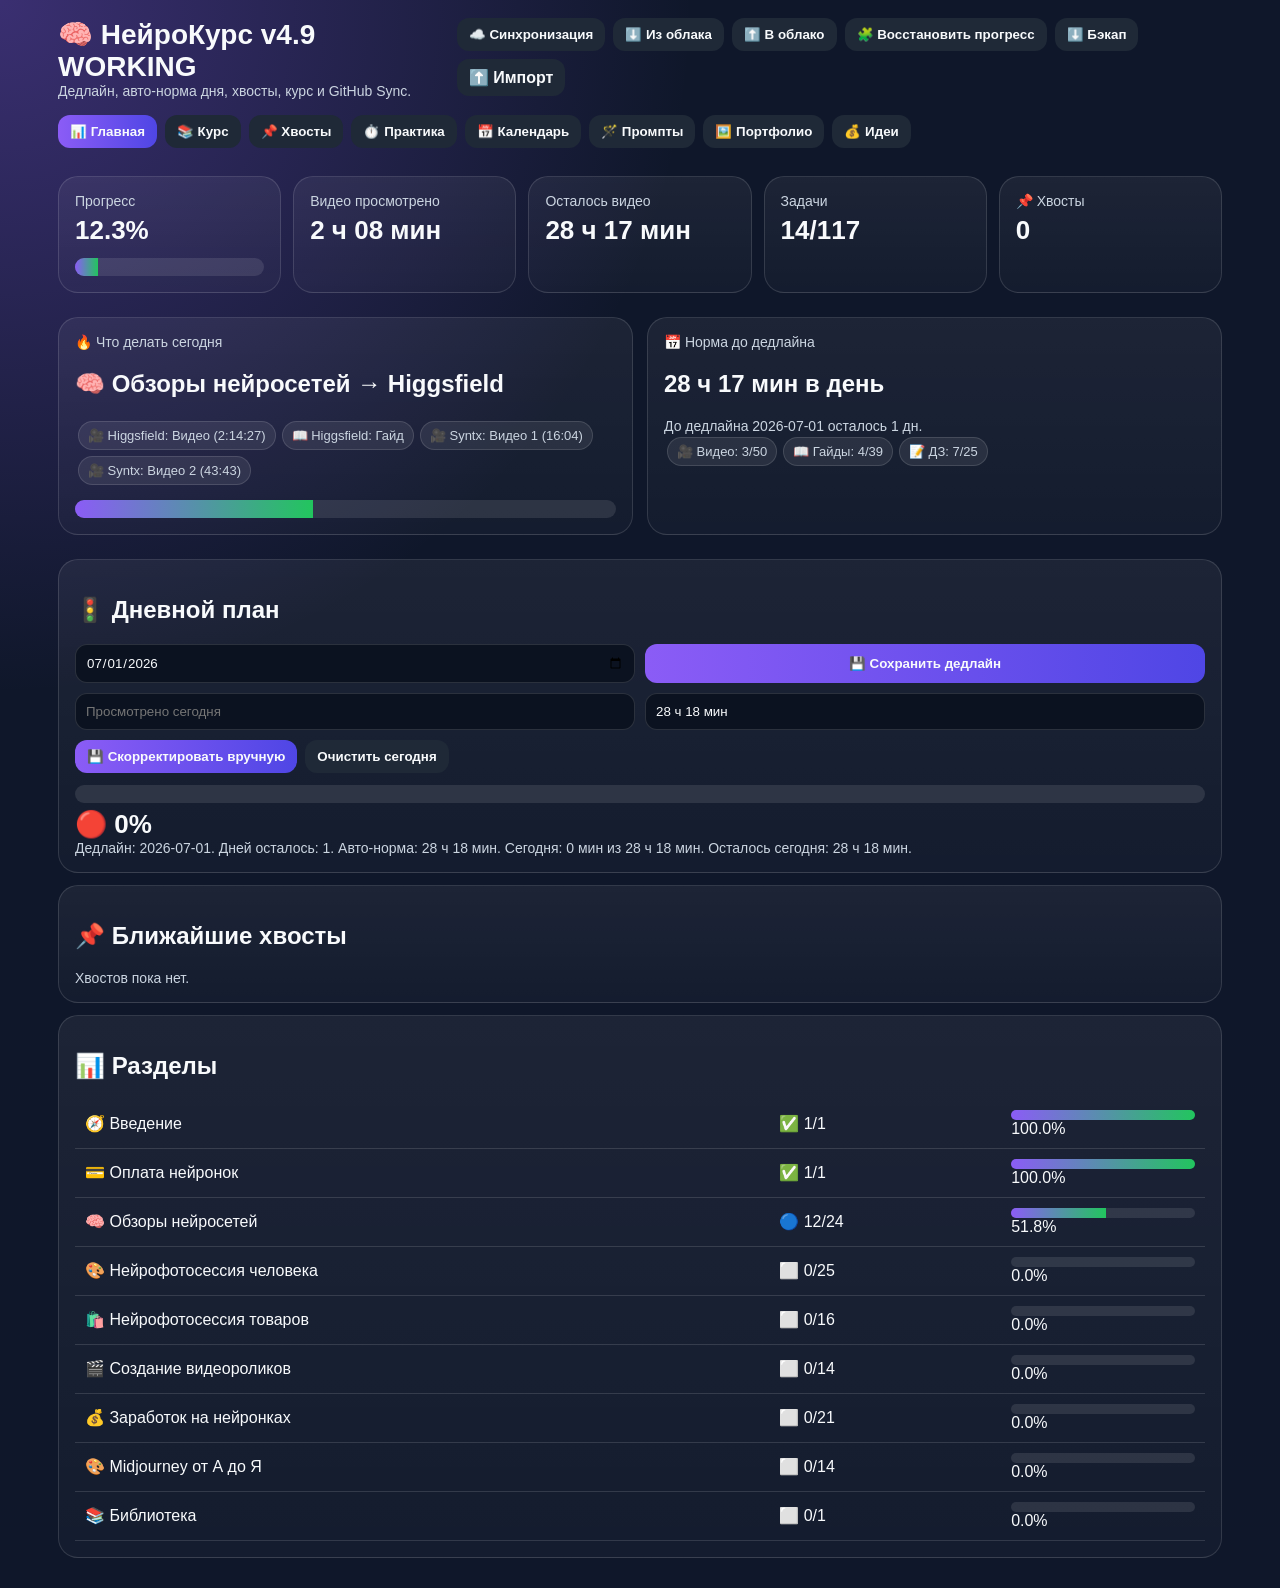
==== commit 87642292: "Add files via upload" ====
--- a/index.html
+++ b/index.html
@@ -1,65 +1,17 @@
-<!doctype html>
-<html lang="ru"><head><meta charset="utf-8"><meta name="viewport" content="width=device-width, initial-scale=1"><title>НейроКурс Трекер v4.8</title><link rel="manifest" href="manifest.json"><meta name="theme-color" content="#7c3aed">
-<style>
-:root{--bg:#0f172a;--card:#111827;--card2:#1f2937;--text:#f8fafc;--muted:#cbd5e1;--line:rgba(255,255,255,.13);--a:#8b5cf6;--b:#22c55e}*{box-sizing:border-box}body{margin:0;font-family:Segoe UI,Arial,sans-serif;background:radial-gradient(circle at 0 0,rgba(139,92,246,.35),transparent 34%),radial-gradient(circle at 100% 0,rgba(34,197,94,.18),transparent 30%),var(--bg);color:var(--text)}.app{max-width:1220px;margin:auto;padding:18px}.top{display:flex;justify-content:space-between;gap:12px;align-items:flex-start;padding:14px 0}h1{margin:0;font-size:28px}.small{color:var(--muted);font-size:14px}button,.filelabel{border:0;border-radius:12px;padding:9px 12px;background:var(--card2);color:var(--text);cursor:pointer;font-weight:700}.primary,.nav button.active,.tab.active{background:linear-gradient(90deg,var(--a),#4f46e5)}.good{background:#166534}.warn{background:#854d0e}.danger{background:#9f1239}input[type=file]{display:none}.actions,.nav,.tabs{display:flex;gap:8px;flex-wrap:wrap}.nav{margin:16px 0}.cards{display:grid;grid-template-columns:repeat(5,1fr);gap:12px}.card{background:linear-gradient(180deg,rgba(255,255,255,.06),rgba(255,255,255,.025));border:1px solid var(--line);border-radius:22px;padding:16px;box-shadow:0 18px 50px rgba(0,0,0,.24);margin:12px 0}.metric{font-size:26px;font-weight:900;margin-top:6px}.bar{height:18px;background:rgba(255,255,255,.1);border-radius:999px;overflow:hidden;margin-top:12px}.fill{height:100%;background:linear-gradient(90deg,var(--a),var(--b));width:0%;transition:.25s}.grid{display:grid;grid-template-columns:1.1fr .9fr;gap:14px}.pill{display:inline-flex;gap:6px;align-items:center;background:rgba(255,255,255,.08);border:1px solid var(--line);padding:6px 9px;border-radius:999px;font-size:13px;color:var(--muted);margin:3px}.hidden{display:none!important}input,textarea,select{border:1px solid var(--line);background:#0b1220;color:var(--text);border-radius:12px;padding:10px;font-family:inherit}textarea{width:100%;min-height:80px}.search{width:100%;margin:8px 0}.formgrid{display:grid;grid-template-columns:1fr 1fr;gap:10px}.item{display:grid;grid-template-columns:44px 1fr 120px 145px 230px;gap:10px;align-items:center;padding:10px;border:1px solid var(--line);border-radius:14px;background:rgba(255,255,255,.035);margin:7px 0}.type{font-size:22px;text-align:center}.title{font-weight:750}.duration{color:var(--muted)}.status{font-weight:900}.controls{display:flex;gap:6px;flex-wrap:wrap;justify-content:flex-end}.mini{padding:6px 8px;border-radius:9px;font-size:12px}.timeInput{width:80px}table{width:100%;border-collapse:collapse}td,th{padding:10px;border-bottom:1px solid var(--line);text-align:left;vertical-align:top}th{color:var(--muted)}.miniBar{height:10px;background:rgba(255,255,255,.1);border-radius:99px;overflow:hidden}.miniFill{height:100%;background:linear-gradient(90deg,var(--a),var(--b))}.listCard{border:1px solid var(--line);border-radius:16px;padding:12px;margin:8px 0;background:rgba(255,255,255,.035)}.row{display:flex;justify-content:space-between;gap:10px}.calendar{display:grid;grid-template-columns:repeat(7,1fr);gap:6px}.day{min-height:62px;border:1px solid var(--line);border-radius:12px;padding:8px;background:rgba(255,255,255,.035)}.doneDay{background:rgba(34,197,94,.16);border-color:rgba(34,197,94,.45)}.today{outline:2px solid var(--a)}@media(max-width:950px){.grid,.cards,.formgrid{grid-template-columns:1fr}.item{grid-template-columns:34px 1fr}.duration,.status,.controls{grid-column:2}.top{flex-direction:column}.calendar{grid-template-columns:repeat(2,1fr)}}
-</style></head><body><div class="app"><div class="top"><div><h1>🧠 НейроКурс Трекер v4.8</h1><div class="small">Рабочая сборка без старого кэша: курс, хвосты, дневной светофор, GitHub Sync.</div></div><div class="actions"><button onclick="openSync()">☁️ Настроить синхронизацию</button><button onclick="pullCloud()">⬇️ Загрузить из облака</button><button onclick="pushCloud()">⬆️ В облако</button><button onclick="restoreKnownProgress()">🧩 Восстановить прогресс</button><button onclick="exportAll()">⬇️ Бэкап</button><label class="filelabel">⬆️ Импорт<input type="file" id="importFile" accept=".json"></label><button class="danger" onclick="hardReset()">♻️ Сброс</button></div></div>
-<div id="syncPanel" class="card hidden"><h2>☁️ Настройка GitHub Sync</h2><div class="small">Заполни поля, нажми «Сохранить настройки», потом «Загрузить из облака» или «В облако».</div><div class="formgrid"><input id="syncOwner" placeholder="vasiekig-droid"><input id="syncRepo" placeholder="neurocourse-tracker"><input id="syncBranch" placeholder="main"><input id="syncToken" placeholder="GitHub token"></div><div class="actions" style="margin-top:10px;justify-content:flex-start"><button class="primary" onclick="saveSync()">💾 Сохранить настройки</button><button onclick="pullCloud()">⬇️ Загрузить из облака</button><button onclick="pushCloud()">⬆️ В облако</button><button onclick="closeSync()">Закрыть</button></div><div id="syncStatus" class="small"></div></div>
-<div id="deferPanel" class="card hidden"><h2>📌 Отложить задачу</h2><div id="deferContext" class="small"></div><div class="formgrid"><select id="modalPriority"><option>🔴 Высокий</option><option selected>🟡 Средний</option><option>🟢 Низкий</option></select><input id="modalDate" type="date"></div><textarea id="modalReason" placeholder="Почему откладываю?"></textarea><div class="actions" style="justify-content:flex-start;margin-top:8px"><button class="primary" onclick="confirmDefer()">📌 Отложить</button><button onclick="closeDefer()">Отмена</button></div></div>
+<!doctype html><html lang="ru"><head><meta charset="utf-8"><meta name="viewport" content="width=device-width,initial-scale=1"><title>НейроКурс v4.9 WORKING</title><link rel="manifest" href="manifest.json"><link rel="stylesheet" href="styles.css"></head><body><div class="app">
+<div class="top"><div><h1>🧠 НейроКурс v4.9 WORKING</h1><div class="small">Дедлайн, авто-норма дня, хвосты, курс и GitHub Sync.</div></div><div class="actions"><button onclick="openSync()">☁️ Синхронизация</button><button onclick="pullCloud()">⬇️ Из облака</button><button onclick="pushCloud()">⬆️ В облако</button><button onclick="restoreKnownProgress()">🧩 Восстановить прогресс</button><button onclick="exportAll()">⬇️ Бэкап</button><label class="filelabel">⬆️ Импорт<input type="file" id="importFile" accept=".json"></label></div></div>
+<div id="syncPanel" class="card hidden"><h2>☁️ GitHub Sync</h2><div class="formgrid"><input id="syncOwner" placeholder="vasiekig-droid"><input id="syncRepo" placeholder="neurocourse-tracker"><input id="syncBranch" placeholder="main"><input id="syncToken" placeholder="GitHub token"></div><div class="actions mt"><button class="primary" onclick="saveSync()">💾 Сохранить</button><button onclick="pullCloud()">⬇️ Из облака</button><button onclick="pushCloud()">⬆️ В облако</button><button onclick="syncPanel.classList.add('hidden')">Закрыть</button></div><div id="syncStatus" class="small"></div></div>
+<div id="deferPanel" class="card hidden"><h2>📌 Отложить</h2><div id="deferContext" class="small"></div><div class="formgrid"><select id="modalPriority"><option>🔴 Высокий</option><option selected>🟡 Средний</option><option>🟢 Низкий</option></select><input id="modalDate" type="date"></div><textarea id="modalReason" placeholder="Причина"></textarea><button class="primary" onclick="confirmDefer()">📌 Отложить</button><button onclick="closeDefer()">Отмена</button></div>
 <div class="nav"><button class="active" onclick="show('dashboard',this)">📊 Главная</button><button onclick="show('course',this)">📚 Курс</button><button onclick="show('deferred',this)">📌 Хвосты</button><button onclick="show('practice',this)">⏱️ Практика</button><button onclick="show('calendar',this)">📅 Календарь</button><button onclick="show('prompts',this)">🪄 Промпты</button><button onclick="show('portfolio',this)">🖼️ Портфолио</button><button onclick="show('ideas',this)">💰 Идеи</button></div>
-<section id="dashboard"><div class="cards"><div class="card"><div class="small">Прогресс</div><div class="metric" id="overallPct">0%</div><div class="bar"><div class="fill" id="overallFill"></div></div></div><div class="card"><div class="small">Видео просмотрено</div><div class="metric" id="watchedTime">0</div></div><div class="card"><div class="small">Осталось видео</div><div class="metric" id="leftTime">0</div></div><div class="card"><div class="small">Задачи</div><div class="metric" id="taskCount">0/0</div></div><div class="card"><div class="small">📌 Хвосты</div><div class="metric" id="deferredCount">0</div></div></div><div class="grid"><div class="card"><div class="small">🔥 Что делать сегодня</div><h2 id="todayTitle">—</h2><div id="todayList"></div><div class="bar"><div class="fill" id="focusFill"></div></div></div><div class="card"><div class="small">📅 План до 1 июля</div><h2 id="dailyNeed">—</h2><div id="planText" class="small"></div><div id="typeStats"></div></div></div><div class="card"><h2>🚦 Дневной план обучения</h2>
-<div class="formgrid">
-  <input id="deadlineInput" type="date">
-  <button class="primary" onclick="saveDeadline()">💾 Сохранить дедлайн</button>
-</div>
-<div class="small" style="margin-top:8px">Норма на день считается автоматически: оставшееся видео ÷ дни до дедлайна.</div><div class="formgrid">
-      <input id="todayWatchedInput" placeholder="Просмотрено сегодня — считается автоматически">
-      <input id="todayPlanInput" placeholder="Норма на день — считается автоматически">
-    </div>
-    <div class="actions" style="justify-content:flex-start;margin-top:10px">
-      <button class="primary" onclick="saveDailyManual()">💾 Скорректировать вручную</button>
-      <button onclick="clearDailyPlan()">Очистить сегодня</button>
-    </div><div style="margin-top:12px"><div class="bar"><div class="fill" id="dailyFill"></div></div><div id="trafficLight" class="metric" style="margin-top:10px">⚪</div><div id="dailyPlanText" class="small"></div></div></div><div class="card"><h2>📌 Ближайшие хвосты</h2><div id="dashboardDeferred"></div></div><div class="card"><h2>📊 Разделы</h2><table><tbody id="sectionTable"></tbody></table></div></section>
-<section id="course" class="hidden"><input id="search" class="search" placeholder="🔎 Найти урок..."><div id="tabs" class="tabs"></div><div id="sectionBox"></div></section><section id="deferred" class="hidden"><div class="card"><h2>📌 Отложенные задачи</h2><div class="formgrid"><input id="defTitle" placeholder="Задача"><select id="defPriority"><option>🔴 Высокий</option><option>🟡 Средний</option><option>🟢 Низкий</option></select><input id="defSource" placeholder="Откуда"><input id="defDate" type="date"></div><textarea id="defReason" placeholder="Причина"></textarea><button class="primary" onclick="addDeferredManual()">➕ Добавить хвост</button><div id="deferredList"></div></div></section><section id="practice" class="hidden"><div class="card"><h2>⏱️ Практика</h2><div class="formgrid"><input type="date" id="prDate"><input type="number" id="prMinutes" placeholder="Минут"><input id="prTopic" placeholder="Тема"><select id="prType"><option>Промпты</option><option>Генерации</option><option>Домашка</option><option>Портфолио</option></select></div><textarea id="prNote" placeholder="Заметка"></textarea><button class="primary" onclick="addPractice()">➕ Добавить</button><div id="practiceList"></div></div></section><section id="calendar" class="hidden"><div class="card"><h2>📅 Календарь</h2><div id="calendarBox" class="calendar"></div></div></section><section id="prompts" class="hidden"><div class="card"><h2>🪄 Промпты</h2><div class="formgrid"><input id="promptTitle" placeholder="Название"><input id="promptTool" placeholder="Инструмент"></div><textarea id="promptText" placeholder="Промпт"></textarea><button class="primary" onclick="addPrompt()">➕ Сохранить</button><div id="promptList"></div></div></section><section id="portfolio" class="hidden"><div class="card"><h2>🖼️ Портфолио</h2><div class="formgrid"><input id="workTitle" placeholder="Название"><input id="workLink" placeholder="Ссылка"></div><textarea id="workNote" placeholder="Заметка"></textarea><button class="primary" onclick="addWork()">➕ Добавить</button><div id="workList"></div></div></section><section id="ideas" class="hidden"><div class="card"><h2>💰 Идеи</h2><input id="ideaTitle" placeholder="Идея"><textarea id="ideaNote" placeholder="Описание"></textarea><button class="primary" onclick="addIdea()">➕ Добавить</button><div id="ideaList"></div></div></section></div>
-<script id="courseData" type="application/json">[{"section": "🧭 Введение", "lessons": [{"title": "Введение", "items": [{"type": "video", "title": "Введение", "duration": "5:58", "status": "done", "watched": "5:58"}]}]}, {"section": "💳 Оплата нейронок", "lessons": [{"title": "Как оплачивать нейронки без иностранных карт", "items": [{"type": "guide", "title": "Гайд: как оплатить нейронки", "duration": "", "status": "done"}]}]}, {"section": "🧠 Обзоры нейросетей", "lessons": [{"title": "ChatGPT", "items": [{"type": "video", "title": "Видео 1", "duration": "32:24", "status": "done", "watched": "32:24"}, {"type": "video", "title": "Видео 2", "duration": "30:37", "status": "done", "watched": "30:37"}, {"type": "guide", "title": "Гайд 1", "duration": "", "status": "done"}, {"type": "guide", "title": "Гайд 2", "duration": "", "status": "done"}, {"type": "guide", "title": "Гайд 3", "duration": "", "status": "done"}, {"type": "homework", "title": "Ознакомиться с PDF-файлами", "duration": "", "status": "done"}, {"type": "homework", "title": "Познакомиться с ChatGPT и его возможностями", "duration": "", "status": "done"}, {"type": "homework", "title": "Настроить ChatGPT под себя", "duration": "", "status": "done"}, {"type": "homework", "title": "Пообщаться в разных чатах, задавая разные роли", "duration": "", "status": "done"}, {"type": "homework", "title": "Исследовать GPT-агентов по интересам", "duration": "", "status": "done"}, {"type": "star", "title": "Исследовать другие текстовые нейронки", "duration": "", "status": "done"}, {"type": "star", "title": "Сравнить другие нейронки с ChatGPT", "duration": "", "status": "done"}]}, {"title": "Higgsfield", "items": [{"type": "video", "title": "Видео", "duration": "2:14:27", "status": "progress", "watched": "59:15"}, {"type": "guide", "title": "Гайд", "duration": "", "status": "todo"}]}, {"title": "Syntx", "items": [{"type": "video", "title": "Видео 1", "duration": "16:04", "status": "todo"}, {"type": "video", "title": "Видео 2", "duration": "43:43", "status": "todo"}, {"type": "video", "title": "Видео 3", "duration": "34:38", "status": "todo"}, {"type": "guide", "title": "Гайд", "duration": "", "status": "todo"}]}, {"title": "Runway", "items": [{"type": "video", "title": "Видео", "duration": "55:50", "status": "todo"}, {"type": "guide", "title": "Гайд", "duration": "", "status": "todo"}]}, {"title": "Kling", "items": [{"type": "video", "title": "Видео", "duration": "1:35:44", "status": "todo"}, {"type": "guide", "title": "Гайд", "duration": "", "status": "todo"}]}, {"title": "ZenCreator", "items": [{"type": "video", "title": "Видео", "duration": "1:07:32", "status": "todo"}, {"type": "guide", "title": "Гайд", "duration": "", "status": "todo"}]}]}, {"section": "🎨 Нейрофотосессия человека", "lessons": [{"title": "Обязательная подготовка", "items": [{"type": "video", "title": "Видео 1", "duration": "20:49", "status": "todo"}, {"type": "video", "title": "Видео 2", "duration": "23:42", "status": "todo"}, {"type": "guide", "title": "Гайд 1", "duration": "", "status": "todo"}, {"type": "guide", "title": "Гайд 2", "duration": "", "status": "todo"}, {"type": "homework", "title": "Подготовить датасет", "duration": "", "status": "todo"}, {"type": "homework", "title": "Подобрать минимум 10 референсов", "duration": "", "status": "todo"}, {"type": "homework", "title": "Сохранить референсы на компьютере", "duration": "", "status": "todo"}, {"type": "homework", "title": "Прописать промпты к референсам", "duration": "", "status": "todo"}, {"type": "star", "title": "Придумать идею фотосессии с ChatGPT", "duration": "", "status": "todo"}, {"type": "star", "title": "Проработать промпты по идее", "duration": "", "status": "todo"}]}, {"title": "Фотосессия с помощью Higgsfield", "items": [{"type": "video", "title": "Видео 1", "duration": "2:43", "status": "todo"}, {"type": "video", "title": "Видео 2", "duration": "47:10", "status": "todo"}, {"type": "video", "title": "Видео 3", "duration": "1:05:00", "status": "todo"}, {"type": "guide", "title": "Гайд", "duration": "", "status": "todo"}, {"type": "homework", "title": "Провести фотосессию по подготовленным промптам", "duration": "", "status": "todo"}, {"type": "homework", "title": "Сделать фото в Superjet", "duration": "", "status": "todo"}, {"type": "homework", "title": "Выложить работу в Telegram-группу", "duration": "", "status": "todo"}]}, {"title": "Постобработка фотосессий", "items": [{"type": "video", "title": "Видео", "duration": "12:53", "status": "todo"}, {"type": "guide", "title": "Гайд 1", "duration": "", "status": "todo"}, {"type": "guide", "title": "Гайд 2", "duration": "", "status": "todo"}, {"type": "guide", "title": "Гайд 3", "duration": "", "status": "todo"}]}, {"title": "Дополнительные гайды к фотосессиям", "items": [{"type": "guide", "title": "Гайд 1", "duration": "", "status": "todo"}, {"type": "guide", "title": "Гайд 2", "duration": "", "status": "todo"}, {"type": "guide", "title": "Гайд 3", "duration": "", "status": "todo"}]}, {"title": "NanaBanana / SeeDream", "items": [{"type": "guide", "title": "Гайд", "duration": "", "status": "todo"}]}]}, {"section": "🛍️ Нейрофотосессия товаров", "lessons": [{"title": "Введение", "items": [{"type": "video", "title": "Видео", "duration": "10:33", "status": "todo"}]}, {"title": "ChatGPT + Midjourney", "items": [{"type": "video", "title": "Видео", "duration": "28:32", "status": "todo"}, {"type": "guide", "title": "Гайд", "duration": "", "status": "todo"}]}, {"title": "ChatGPT + Midjourney + NanaBanana", "items": [{"type": "video", "title": "Видео", "duration": "22:28", "status": "todo"}, {"type": "guide", "title": "Гайд", "duration": "", "status": "todo"}]}, {"title": "ChatGPT платная подписка", "items": [{"type": "video", "title": "Видео", "duration": "1:11:35", "status": "todo"}, {"type": "guide", "title": "Гайд", "duration": "", "status": "todo"}]}, {"title": "Фотосессия одежды и аксессуаров", "items": [{"type": "video", "title": "Видео", "duration": "1:21:17", "status": "todo"}, {"type": "guide", "title": "Гайд", "duration": "", "status": "todo"}, {"type": "homework", "title": "Выбрать нишу", "duration": "", "status": "todo"}, {"type": "homework", "title": "Сделать фотосессии товаров из ниши", "duration": "", "status": "todo"}, {"type": "homework", "title": "Сделать видео для одного предмета", "duration": "", "status": "todo"}, {"type": "homework", "title": "Подготовить разные ракурсы", "duration": "", "status": "todo"}]}, {"title": "Продуктовые карточки для маркетплейсов", "items": [{"type": "video", "title": "Видео", "duration": "26:43", "status": "todo"}, {"type": "guide", "title": "Гайд 1", "duration": "", "status": "todo"}, {"type": "guide", "title": "Гайд 2", "duration": "", "status": "todo"}]}]}, {"section": "🎬 Создание видеороликов", "lessons": [{"title": "Введение", "items": [{"type": "video", "title": "Видео 1", "duration": "25:37", "status": "todo"}, {"type": "video", "title": "Видео 2", "duration": "19:06", "status": "todo"}]}, {"title": "Особенности привлекательного видео", "items": [{"type": "video", "title": "Видео 1", "duration": "8:57", "status": "todo"}, {"type": "video", "title": "Видео 2", "duration": "17:25", "status": "todo"}, {"type": "guide", "title": "Гайд", "duration": "", "status": "todo"}]}, {"title": "Генерация аудиодорожек", "items": [{"type": "video", "title": "Видео", "duration": "5:32", "status": "todo"}]}, {"title": "Разбор создания видеоклипа", "items": [{"type": "video", "title": "Видео 1", "duration": "1:25", "status": "todo"}, {"type": "video", "title": "Видео 2", "duration": "45:53", "status": "todo"}]}, {"title": "Практическая работа по созданию видео", "items": [{"type": "video", "title": "Основное видео", "duration": "38:44", "status": "todo"}, {"type": "extra", "title": "Доп. видео 1", "duration": "33:52", "status": "todo"}, {"type": "extra", "title": "Доп. видео 2", "duration": "25:08", "status": "todo"}, {"type": "extra", "title": "Доп. видео 3", "duration": "40:25", "status": "todo"}]}, {"title": "Практическая работа по видеоминиатюре", "items": [{"type": "video", "title": "Видео", "duration": "17:41", "status": "todo"}]}, {"title": "Продвижение и монетизация нейровидео", "items": [{"type": "video", "title": "Видео", "duration": "17:55", "status": "todo"}]}]}, {"section": "💰 Заработок на нейронках", "lessons": [{"title": "Введение", "items": [{"type": "video", "title": "Видео", "duration": "39:17", "status": "todo"}]}, {"title": "Как можно зарабатывать", "items": [{"type": "video", "title": "Видео", "duration": "3:10:33", "status": "todo"}, {"type": "guide", "title": "Гайд", "duration": "", "status": "todo"}, {"type": "homework", "title": "Выбрать интересную нишу", "duration": "", "status": "todo"}, {"type": "homework", "title": "Выбрать направление для первых шагов", "duration": "", "status": "todo"}]}, {"title": "Что продаём? Оффер", "items": [{"type": "video", "title": "Видео", "duration": "1:19:34", "status": "todo"}, {"type": "guide", "title": "Гайд 1", "duration": "", "status": "todo"}, {"type": "guide", "title": "Гайд 2", "duration": "", "status": "todo"}, {"type": "homework", "title": "Создать оффер", "duration": "", "status": "todo"}, {"type": "homework", "title": "Выбрать нишу для проработки", "duration": "", "status": "todo"}, {"type": "homework", "title": "Разработать скрипты писем с ChatGPT", "duration": "", "status": "todo"}]}, {"title": "Где искать клиентов", "items": [{"type": "video", "title": "Видео", "duration": "55:27", "status": "todo"}, {"type": "guide", "title": "Гайд 1", "duration": "", "status": "todo"}, {"type": "guide", "title": "Гайд 2", "duration": "", "status": "todo"}, {"type": "guide", "title": "Гайд 3", "duration": "", "status": "todo"}, {"type": "guide", "title": "Гайд 4", "duration": "", "status": "todo"}, {"type": "guide", "title": "Гайд 5", "duration": "", "status": "todo"}]}, {"title": "Ценообразование", "items": [{"type": "video", "title": "Видео", "duration": "21:48", "status": "todo"}, {"type": "guide", "title": "Гайд", "duration": "", "status": "todo"}]}, {"title": "Советы и лайфхаки", "items": [{"type": "video", "title": "Видео", "duration": "54:49", "status": "todo"}, {"type": "guide", "title": "Гайд", "duration": "", "status": "todo"}]}]}, {"section": "🎨 Midjourney от А до Я", "lessons": [{"title": "Введение", "items": [{"type": "video", "title": "Видео", "duration": "5:59", "status": "todo"}]}, {"title": "Навигация сайта", "items": [{"type": "video", "title": "Видео", "duration": "18:22", "status": "todo"}]}, {"title": "Настройки генерации", "items": [{"type": "video", "title": "Видео", "duration": "26:25", "status": "todo"}]}, {"title": "Генерация изображений", "items": [{"type": "video", "title": "Видео", "duration": "21:32", "status": "todo"}, {"type": "guide", "title": "Гайд 1", "duration": "", "status": "todo"}, {"type": "guide", "title": "Гайд 2", "duration": "", "status": "todo"}]}, {"title": "Редактирование генераций", "items": [{"type": "video", "title": "Видео", "duration": "12:48", "status": "todo"}]}, {"title": "Персонализация", "items": [{"type": "video", "title": "Видео", "duration": "11:26", "status": "todo"}]}, {"title": "Организация", "items": [{"type": "video", "title": "Видео", "duration": "6:45", "status": "todo"}]}, {"title": "Омни-референс", "items": [{"type": "video", "title": "Видео", "duration": "13:05", "status": "todo"}]}, {"title": "Чаты и совместная работа", "items": [{"type": "video", "title": "Видео", "duration": "4:29", "status": "todo"}]}, {"title": "Видеогенерации", "items": [{"type": "video", "title": "Видео", "duration": "7:22", "status": "todo"}]}, {"title": "Дополнительная информация", "items": [{"type": "video", "title": "Видео 1", "duration": "14:00", "status": "todo"}, {"type": "video", "title": "Видео 2", "duration": "13:57", "status": "todo"}]}]}, {"section": "📚 Библиотека", "lessons": [{"title": "Библиотека", "items": [{"type": "guide", "title": "18 гайдов", "duration": "", "status": "todo"}]}]}]</script><script>
-const DEFAULT_COURSE=JSON.parse(document.getElementById('courseData').textContent);const KEY='neurocourse_v48_course';const EXTRA='neurocourse_v48_extra';const SYNC='neurocourse_sync_settings';
-function firstExisting(keys,fallback){for(const k of keys){const v=localStorage.getItem(k);if(v&&v!=='null'&&v!=='undefined')return v}return fallback}
-let course=JSON.parse(firstExisting([KEY,'neurocourse_v47_course','neurocourse_v46_course','neurocourse_v45_course','neurocourse_v44_course','neurocourse_v43_course','neurocourse_v35_course','neurocourse_v34_course','neurocourse_v33_course','neurocourse_v32_course'],JSON.stringify(DEFAULT_COURSE)));
-let extra=JSON.parse(firstExisting([EXTRA,'neurocourse_v47_extra','neurocourse_v46_extra','neurocourse_v45_extra','neurocourse_v44_extra','neurocourse_v43_extra','neurocourse_v35_extra','neurocourse_v34_extra','neurocourse_v33_extra','neurocourse_v32_extra'],'{"practice":[],"prompts":[],"works":[],"ideas":[],"practiceDays":{},"deferred":[],"dailyPlan":{}}'));
-extra.practice=extra.practice||[];extra.prompts=extra.prompts||[];extra.works=extra.works||[];extra.ideas=extra.ideas||[];extra.practiceDays=extra.practiceDays||{};extra.deferred=extra.deferred||[];extra.dailyPlan=extra.dailyPlan||{};localStorage.setItem(KEY,JSON.stringify(course));localStorage.setItem(EXTRA,JSON.stringify(extra));
-let currentSection=0,pendingDefer=null,syncTimer=null;function $(id){return document.getElementById(id)}function parseTime(t){if(!t)return 0;let p=String(t).trim().split(':').map(Number);if(p.some(Number.isNaN))return 0;if(p.length===2)return p[0]*60+p[1];if(p.length===3)return p[0]*3600+p[1]*60+p[2];return 0}function fmt(sec){sec=Math.max(0,Math.round(sec||0));let h=Math.floor(sec/3600);sec%=3600;let m=Math.floor(sec/60),s=sec%60;return h?h+' ч '+String(m).padStart(2,'0')+' мин':m?m+' мин '+String(s).padStart(2,'0')+' сек':s+' сек'}function icon(t){return{video:'🎥',guide:'📖',homework:'📝',star:'⭐',extra:'🎁'}[t]||'•'}function label(s){return s==='done'?'✅ Сделано':s==='progress'?'🔵 В процессе':s==='deferred'?'📌 Отложено':'⬜ Не начато'}function today(){return new Date().toISOString().slice(0,10)}function save(){localStorage.setItem(KEY,JSON.stringify(course));render();schedulePush()}function saveExtra(){localStorage.setItem(EXTRA,JSON.stringify(extra));render();schedulePush()}function itemProgress(i){if(i.status==='done')return 1;if((i.type==='video'||i.type==='extra')&&i.status==='progress'){let d=parseTime(i.duration),w=parseTime(i.watched||'0:00');return d?Math.min(1,w/d):.5}return i.status==='progress'?.5:0}
-function stats(){let tv=0,wv=0,total=0,done=0,weighted=0,types={video:[0,0],guide:[0,0],homework:[0,0],star:[0,0],extra:[0,0]};course.forEach(sec=>sec.lessons.forEach(les=>les.items.forEach(i=>{total++;weighted+=itemProgress(i);if(i.status==='done')done++;if(types[i.type]){types[i.type][1]++;if(i.status==='done')types[i.type][0]++}if(i.type==='video'||i.type==='extra'){let d=parseTime(i.duration);tv+=d;wv+=i.status==='done'?d:(i.status==='progress'?Math.min(d,parseTime(i.watched||'0:00')):0)}})));return{tv,wv,total,done,weighted,types}}function sectionStats(sec){let total=0,done=0,weighted=0;sec.lessons.forEach(l=>l.items.forEach(i=>{total++;weighted+=itemProgress(i);if(i.status==='done')done++}));return{total,done,pct:total?weighted/total*100:0}}function itemKey(si,li,ii){return si+'-'+li+'-'+ii}function tails(){extra.deferred=extra.deferred||[];return extra.deferred}function removeTail(k){extra.deferred=tails().filter(x=>x.key!==k);localStorage.setItem(EXTRA,JSON.stringify(extra))}function setStatus(si,li,ii,st){
-  let i=course[si].lessons[li].items[ii];
-  let before=parseTime(i.watched||'0:00');
-  i.status=st;
-  if(st==='done'&&(i.type==='video'||i.type==='extra')){
-    i.watched=i.duration;
-    addTodayWatchedSeconds(Math.max(0,parseTime(i.duration)-before));
-  }
-  if(st==='todo')i.watched='';
-  if(st!=='deferred')removeTail(itemKey(si,li,ii));
-  extra.practiceDays[today()]=true;
-  save();
-}function updateWatched(si,li,ii,v){
-  let i=course[si].lessons[li].items[ii];
-  let before=parseTime(i.watched||'0:00');
-  let after=parseTime(v);
-  i.watched=v;
-  i.status=parseTime(v)>=parseTime(i.duration)?'done':'progress';
-  addTodayWatchedSeconds(Math.max(0,after-before));
-  extra.practiceDays[today()]=true;
-  save();
-}
-function openDefer(si,li,ii){pendingDefer={si,li,ii};let sec=course[si],les=sec.lessons[li],i=les.items[ii];$('deferContext').textContent=sec.section+' → '+les.title+': '+i.title;$('modalReason').value='';$('modalDate').value='';$('modalPriority').value='🟡 Средний';$('deferPanel').classList.remove('hidden');window.scrollTo({top:0,behavior:'smooth'})}function closeDefer(){pendingDefer=null;$('deferPanel').classList.add('hidden')}function confirmDefer(){if(!pendingDefer)return;let{si,li,ii}=pendingDefer;let sec=course[si],les=sec.lessons[li],i=les.items[ii],k=itemKey(si,li,ii);i.status='deferred';removeTail(k);tails().push({key:k,title:i.title,source:sec.section+' → '+les.title,priority:$('modalPriority').value,returnDate:$('modalDate').value,reason:$('modalReason').value,createdAt:today(),done:false});closeDefer();saveExtra();save()}function addDeferredManual(){tails().push({key:'manual-'+Date.now(),title:$('defTitle').value||'Без названия',source:$('defSource').value||'Вручную',priority:$('defPriority').value,returnDate:$('defDate').value,reason:$('defReason').value,createdAt:today(),done:false});$('defTitle').value='';$('defSource').value='';$('defDate').value='';$('defReason').value='';saveExtra()}function completeTail(k){let t=tails().find(x=>x.key===k);if(t)t.done=true;if(!k.startsWith('manual-')){let p=k.split('-').map(Number);if(course[p[0]]&&course[p[0]].lessons[p[1]]&&course[p[0]].lessons[p[1]].items[p[2]])setStatus(p[0],p[1],p[2],'done')}saveExtra()}function restoreTail(k){if(!k.startsWith('manual-')){let p=k.split('-').map(Number);if(course[p[0]]&&course[p[0]].lessons[p[1]]&&course[p[0]].lessons[p[1]].items[p[2]])setStatus(p[0],p[1],p[2],'todo')}extra.deferred=tails().filter(x=>x.key!==k);saveExtra()}function deleteTail(k){extra.deferred=tails().filter(x=>x.key!==k);saveExtra()}function tailCards(list,compact=false){return(list||[]).filter(x=>!x.done).map(x=>'<div class="listCard"><div class="row"><b>'+(x.priority||'🟡 Средний')+' · '+x.title+'</b>'+(compact?'':'<button class="mini danger" onclick="deleteTail(\''+x.key+'\')">Удалить</button>')+'</div><div class="small">'+(x.source||'')+(x.returnDate?' · 📅 '+x.returnDate:'')+'</div>'+(x.reason?'<div>'+x.reason+'</div>':'')+(compact?'':'<div class="actions" style="justify-content:flex-start;margin-top:6px"><button class="mini good" onclick="completeTail(\''+x.key+'\')">✅ Сделано</button><button class="mini" onclick="restoreTail(\''+x.key+'\')">⬜ Вернуть</button></div>')+'</div>').join('')}
-function parseDailyMinutes(v){if(!v)return 0;v=String(v).trim().replace(',','.');if(v.includes(':')){let p=v.split(':').map(Number);if(p.length===2)return p[0]*60+p[1];if(p.length===3)return p[0]*60+p[1]+Math.round(p[2]/60)}let n=Number(v);return Number.isFinite(n)?n:0}function fmtMin(m){m=Math.max(0,Math.round(m||0));let h=Math.floor(m/60),mm=m%60;return h?h+' ч '+String(mm).padStart(2,'0')+' мин':mm+' мин'}function ensureDaily(){extra.dailyPlan=extra.dailyPlan||{};extra.dailyPlan[today()]=extra.dailyPlan[today()]||{watched:0,plan:120};return extra.dailyPlan[today()]}function saveDailyManual(){
-  let d=ensureDaily();
-  d.watched=parseDailyMinutes($('todayWatchedInput').value);
-  d.manualPlan=parseDailyMinutes($('todayPlanInput').value)||0;
-  extra.practiceDays[today()]=true;
-  saveExtra();
-}
-function saveDailyPlan(){saveDailyManual();}function clearDailyPlan(){delete extra.dailyPlan[today()];saveExtra()}function renderDailyPlan(){let d=ensureDaily();$('todayWatchedInput').value=d.watched?fmtMin(d.watched):'';$('todayPlanInput').value=d.plan?fmtMin(d.plan):'2 ч 00 мин';let pct=d.plan?Math.min(100,d.watched/d.plan*100):0;$('dailyFill').style.width=pct+'%';let light='🔴',text='Пока мало: лучше сделать хотя бы короткий подход.';if(pct>=100){light='🟢';text='План на день выполнен. Можно остановиться без чувства вины.'}else if(pct>=50){light='🟡';text='Ты уже хорошо продвинулась. Осталось немного до дневного плана.'}$('trafficLight').textContent=light+' '+pct.toFixed(0)+'%';$('dailyPlanText').textContent='Сегодня: '+fmtMin(d.watched)+' из '+fmtMin(d.plan)+'. '+text}
-function nextItems(n=4){let a=[];course.forEach((sec,si)=>sec.lessons.forEach((les,li)=>les.items.forEach((i,ii)=>{if(i.status!=='done'&&a.length<n)a.push({sec,les,i,si,li,ii})})));return a}function renderDashboard(){let st=stats(),pct=st.total?st.weighted/st.total*100:0;$('overallPct').textContent=pct.toFixed(1)+'%';$('overallFill').style.width=pct+'%';$('watchedTime').textContent=fmt(st.wv);$('leftTime').textContent=fmt(st.tv-st.wv);$('taskCount').textContent=st.done+'/'+st.total;$('deferredCount').textContent=tails().filter(x=>!x.done).length;let days=daysUntilDeadline();$('dailyNeed').textContent=fmt((st.tv-st.wv)/days)+' в день';$('planText').textContent='До дедлайна '+getDeadline()+' примерно '+days+' дн. Это темп только по видео.';$('typeStats').innerHTML='<span class="pill">🎥 Видео: '+st.types.video[0]+'/'+st.types.video[1]+'</span><span class="pill">📖 Гайды: '+st.types.guide[0]+'/'+st.types.guide[1]+'</span><span class="pill">📝 ДЗ: '+(st.types.homework[0]+st.types.star[0])+'/'+(st.types.homework[1]+st.types.star[1])+'</span>';let n=nextItems();$('todayTitle').textContent=n[0]?n[0].sec.section+' → '+n[0].les.title:'Всё закрыто 🎉';$('todayList').innerHTML=n.map(x=>'<div class="pill">'+icon(x.i.type)+' '+x.les.title+': '+x.i.title+(x.i.duration?' ('+x.i.duration+')':'')+'</div>').join('');$('focusFill').style.width=n[0]?itemProgress(n[0].i)*100+'%':'100%';$('dashboardDeferred').innerHTML=tailCards(tails().filter(x=>!x.done).slice(0,5),true)||'<div class="small">Отложенных задач пока нет.</div>';$('sectionTable').innerHTML=course.map(sec=>{let q=sectionStats(sec);return'<tr><td>'+sec.section+'</td><td>'+(q.done===q.total?'✅':q.done?'🔵':'⬜')+' '+q.done+'/'+q.total+'</td><td><div style="display:flex;gap:8px;align-items:center"><div class="miniBar" style="flex:1"><div class="miniFill" style="width:'+q.pct+'%"></div></div>'+q.pct.toFixed(1)+'%</div></td></tr>'}).join('')}
-function renderCourse(){let tabs=$('tabs');tabs.innerHTML='';course.forEach((sec,i)=>{let b=document.createElement('button');b.className='tab'+(i===currentSection?' active':'');b.textContent=sec.section;b.onclick=()=>{currentSection=i;renderCourse()};tabs.appendChild(b)});let sec=course[currentSection],q=($('search').value||'').toLowerCase(),html='<div class="card"><h2>'+sec.section+'</h2>';sec.lessons.forEach((les,li)=>{if(q&&!(les.title+' '+les.items.map(i=>i.title).join(' ')).toLowerCase().includes(q))return;html+='<h3>'+les.title+'</h3>';les.items.forEach((i,ii)=>{let isv=i.type==='video'||i.type==='extra';html+='<div class="item"><div class="type">'+icon(i.type)+'</div><div><div class="title">'+i.title+'</div>'+(i.status==='progress'&&isv?'<div class="small">Просмотрено: '+(i.watched||'')+'</div>':'')+'</div><div class="duration">'+(i.duration||'—')+'</div><div class="status">'+label(i.status)+'</div><div class="controls">'+(isv?'<input class="timeInput" value="'+(i.watched||'')+'" placeholder="мм:сс" onchange="updateWatched('+currentSection+','+li+','+ii+',this.value)">':'')+'<button class="mini" onclick="setStatus('+currentSection+','+li+','+ii+',\'todo\')">⬜</button><button class="mini warn" onclick="setStatus('+currentSection+','+li+','+ii+',\'progress\')">🔵</button><button class="mini" onclick="openDefer('+currentSection+','+li+','+ii+')">📌</button><button class="mini good" onclick="setStatus('+currentSection+','+li+','+ii+',\'done\')">✅</button></div></div>'})});$('sectionBox').innerHTML=html+'</div>'}function renderTails(){let p={'🔴 Высокий':0,'🟡 Средний':1,'🟢 Низкий':2};let list=tails().filter(x=>!x.done).sort((a,b)=>(p[a.priority]||1)-(p[b.priority]||1)||String(a.returnDate||'9999').localeCompare(String(b.returnDate||'9999')));$('deferredList').innerHTML=tailCards(list)||'<div class="small">Хвостов пока нет.</div>'}
-function addPractice(){extra.practice.push({date:$('prDate').value||today(),minutes:+$('prMinutes').value||0,topic:$('prTopic').value,type:$('prType').value,note:$('prNote').value});extra.practiceDays[today()]=true;$('prMinutes').value='';$('prTopic').value='';$('prNote').value='';saveExtra()}function renderPractice(){$('practiceList').innerHTML=(extra.practice||[]).slice().reverse().map(p=>'<div class="listCard"><b>'+p.date+' · '+p.type+' · '+p.minutes+' мин</b><div>'+p.topic+'</div><div class="small">'+(p.note||'')+'</div></div>').join('')}function renderCalendar(){let d=new Date(),y=d.getFullYear(),m=d.getMonth(),last=new Date(y,m+1,0),html='';for(let i=1;i<=last.getDate();i++){let iso=new Date(y,m,i+1).toISOString().slice(0,10),cls=extra.practiceDays&&extra.practiceDays[iso]?'day doneDay':'day';if(iso===today())cls+=' today';html+='<div class="'+cls+'"><b>'+i+'</b><br>'+(extra.practiceDays&&extra.practiceDays[iso]?'✅ занятие':'')+'</div>'}$('calendarBox').innerHTML=html}function addPrompt(){extra.prompts.push({title:$('promptTitle').value,tool:$('promptTool').value,text:$('promptText').value,date:today()});$('promptTitle').value='';$('promptTool').value='';$('promptText').value='';saveExtra()}function renderPrompts(){$('promptList').innerHTML=(extra.prompts||[]).slice().reverse().map(p=>'<div class="listCard"><b>'+p.tool+': '+p.title+'</b><pre style="white-space:pre-wrap">'+(p.text||'')+'</pre></div>').join('')}function addWork(){extra.works.push({title:$('workTitle').value,link:$('workLink').value,note:$('workNote').value,date:today()});$('workTitle').value='';$('workLink').value='';$('workNote').value='';saveExtra()}function renderWorks(){$('workList').innerHTML=(extra.works||[]).slice().reverse().map(w=>'<div class="listCard"><b>'+w.title+'</b>'+(w.link?'<div><a href="'+w.link+'" target="_blank" style="color:#93c5fd">Открыть</a></div>':'')+'<div>'+w.note+'</div></div>').join('')}function addIdea(){extra.ideas.push({title:$('ideaTitle').value,note:$('ideaNote').value,date:today()});$('ideaTitle').value='';$('ideaNote').value='';saveExtra()}function renderIdeas(){$('ideaList').innerHTML=(extra.ideas||[]).slice().reverse().map(i=>'<div class="listCard"><b>'+i.title+'</b><div>'+i.note+'</div></div>').join('')}function show(id,btn){document.querySelectorAll('section').forEach(s=>s.classList.add('hidden'));$(id).classList.remove('hidden');document.querySelectorAll('.nav button').forEach(b=>b.classList.remove('active'));btn.classList.add('active');render()}function render(){renderDashboard();renderDailyPlan();renderCourse();renderTails();renderPractice();renderCalendar();renderPrompts();renderWorks();renderIdeas()}function hardReset(){if(confirm('Сбросить локальные данные и загрузить встроенный курс?')){localStorage.removeItem(KEY);localStorage.removeItem(EXTRA);course=JSON.parse(JSON.stringify(DEFAULT_COURSE));extra={practice:[],prompts:[],works:[],ideas:[],practiceDays:{},deferred:[],dailyPlan:{}};save();saveExtra()}}function restoreKnownProgress(){if(confirm('Восстановить известный прогресс: Введение, Оплата, ChatGPT сделаны; Higgsfield 59:15?')){course=JSON.parse(JSON.stringify(DEFAULT_COURSE));save()}}function exportAll(){let blob=new Blob([JSON.stringify({course,extra},null,2)],{type:'application/json'});let a=document.createElement('a');a.href=URL.createObjectURL(blob);a.download='neurocourse-backup.json';a.click()}$('importFile').addEventListener('change',e=>{let f=e.target.files[0];if(!f)return;let r=new FileReader();r.onload=()=>{let d=JSON.parse(r.result);course=d.course||d;extra=d.extra||extra;save();saveExtra()};r.readAsText(f)});
-function getSync(){return JSON.parse(localStorage.getItem(SYNC)||localStorage.getItem('neurocourse_sync')||localStorage.getItem('neurocourse_v33_sync')||'{}')}function openSync(){let s=getSync();$('syncOwner').value=s.owner||'vasiekig-droid';$('syncRepo').value=s.repo||'neurocourse-tracker';$('syncBranch').value=s.branch||'main';$('syncToken').value=s.token||'';$('syncPanel').classList.remove('hidden');window.scrollTo({top:0,behavior:'smooth'})}function closeSync(){$('syncPanel').classList.add('hidden')}function saveSync(){localStorage.setItem(SYNC,JSON.stringify({owner:$('syncOwner').value.trim(),repo:$('syncRepo').value.trim(),branch:$('syncBranch').value.trim()||'main',token:$('syncToken').value.trim()}));$('syncStatus').textContent='✅ Настройки сохранены'}function syncReady(){let s=getSync();return s.owner&&s.repo&&s.branch&&s.token}function enc(s){return btoa(unescape(encodeURIComponent(s)))}function dec(s){return decodeURIComponent(escape(atob(s)))}async function ghGet(){let s=getSync();let r=await fetch('https://api.github.com/repos/'+s.owner+'/'+s.repo+'/contents/progress.json?ref='+s.branch,{headers:{Authorization:'Bearer '+s.token,Accept:'application/vnd.github+json'}});if(r.status===404)return null;if(!r.ok)throw new Error(await r.text());return await r.json()}async function pushCloud(showStatus=true){try{if(!syncReady()){openSync();$('syncStatus').textContent='Заполни настройки синхронизации';return}if(showStatus)$('syncStatus').textContent='Сохраняю...';let s=getSync(),cur=await ghGet(),body={message:'Update neurocourse progress',content:enc(JSON.stringify({course,extra,updatedAt:new Date().toISOString()},null,2)),branch:s.branch};if(cur&&cur.sha)body.sha=cur.sha;let r=await fetch('https://api.github.com/repos/'+s.owner+'/'+s.repo+'/contents/progress.json',{method:'PUT',headers:{Authorization:'Bearer '+s.token,Accept:'application/vnd.github+json','Content-Type':'application/json'},body:JSON.stringify(body)});if(!r.ok)throw new Error(await r.text());if(showStatus)$('syncStatus').textContent='✅ Сохранено в облако'}catch(e){if(showStatus)$('syncStatus').textContent='❌ '+e.message;console.error(e)}}async function pullCloud(){try{if(!syncReady()){openSync();$('syncStatus').textContent='Заполни настройки синхронизации';return}$('syncStatus').textContent='Загружаю...';let f=await ghGet();if(!f){$('syncStatus').textContent='В облаке пока нет progress.json';return}let d=JSON.parse(dec(f.content.replace(/\n/g,'')));course=d.course||course;extra=d.extra||extra;localStorage.setItem(KEY,JSON.stringify(course));localStorage.setItem(EXTRA,JSON.stringify(extra));$('syncStatus').textContent='✅ Загружено из облака';render()}catch(e){$('syncStatus').textContent='❌ '+e.message;console.error(e)}}function schedulePush(){if(!syncReady())return;clearTimeout(syncTimer);syncTimer=setTimeout(()=>pushCloud(false),1500)}document.addEventListener('DOMContentLoaded',()=>{$('search').addEventListener('input',renderCourse);$('prDate').value=today();render();});
-</script></body></html>+<section id="dashboard"><div class="cards"><div class="card"><div class="small">Прогресс</div><div class="metric" id="overallPct">0%</div><div class="bar"><div class="fill" id="overallFill"></div></div></div><div class="card"><div class="small">Видео просмотрено</div><div class="metric" id="watchedTime">0</div></div><div class="card"><div class="small">Осталось видео</div><div class="metric" id="leftTime">0</div></div><div class="card"><div class="small">Задачи</div><div class="metric" id="taskCount">0/0</div></div><div class="card"><div class="small">📌 Хвосты</div><div class="metric" id="deferredCount">0</div></div></div>
+<div class="grid"><div class="card"><div class="small">🔥 Что делать сегодня</div><h2 id="todayTitle">—</h2><div id="todayList"></div><div class="bar"><div class="fill" id="focusFill"></div></div></div><div class="card"><div class="small">📅 Норма до дедлайна</div><h2 id="dailyNeed">—</h2><div id="planText" class="small"></div><div id="typeStats"></div></div></div>
+<div class="card"><h2>🚦 Дневной план</h2><div class="formgrid"><input id="deadlineInput" type="date"><button class="primary" onclick="saveDeadline()">💾 Сохранить дедлайн</button><input id="todayWatchedInput" placeholder="Просмотрено сегодня"><input id="todayPlanInput" placeholder="Норма на день"></div><div class="actions mt"><button class="primary" onclick="saveDailyManual()">💾 Скорректировать вручную</button><button onclick="clearDailyPlan()">Очистить сегодня</button></div><div class="bar"><div class="fill" id="dailyFill"></div></div><div id="trafficLight" class="metric">⚪</div><div id="dailyPlanText" class="small"></div></div>
+<div class="card"><h2>📌 Ближайшие хвосты</h2><div id="dashboardDeferred"></div></div><div class="card"><h2>📊 Разделы</h2><table><tbody id="sectionTable"></tbody></table></div></section>
+<section id="course" class="hidden"><input id="search" class="search" placeholder="🔎 Найти урок..."><div id="tabs" class="tabs"></div><div id="sectionBox"></div></section>
+<section id="deferred" class="hidden"><div class="card"><h2>📌 Хвосты</h2><div class="formgrid"><input id="defTitle" placeholder="Задача"><select id="defPriority"><option>🔴 Высокий</option><option>🟡 Средний</option><option>🟢 Низкий</option></select><input id="defSource" placeholder="Откуда"><input id="defDate" type="date"></div><textarea id="defReason" placeholder="Причина"></textarea><button class="primary" onclick="addDeferredManual()">➕ Добавить</button><div id="deferredList"></div></div></section>
+<section id="practice" class="hidden"><div class="card"><h2>⏱️ Практика</h2><div class="formgrid"><input type="date" id="prDate"><input type="number" id="prMinutes" placeholder="Минут"><input id="prTopic" placeholder="Тема"><select id="prType"><option>Промпты</option><option>Генерации</option><option>Домашка</option><option>Портфолио</option></select></div><textarea id="prNote" placeholder="Заметка"></textarea><button class="primary" onclick="addPractice()">➕ Добавить</button><div id="practiceList"></div></div></section>
+<section id="calendar" class="hidden"><div class="card"><h2>📅 Календарь</h2><div id="calendarBox" class="calendar"></div></div></section>
+<section id="prompts" class="hidden"><div class="card"><h2>🪄 Промпты</h2><input id="promptTitle" placeholder="Название"><input id="promptTool" placeholder="Инструмент"><textarea id="promptText" placeholder="Промпт"></textarea><button class="primary" onclick="addPrompt()">➕ Сохранить</button><div id="promptList"></div></div></section>
+<section id="portfolio" class="hidden"><div class="card"><h2>🖼️ Портфолио</h2><input id="workTitle" placeholder="Название"><input id="workLink" placeholder="Ссылка"><textarea id="workNote" placeholder="Заметка"></textarea><button class="primary" onclick="addWork()">➕ Добавить</button><div id="workList"></div></div></section>
+<section id="ideas" class="hidden"><div class="card"><h2>💰 Идеи</h2><input id="ideaTitle" placeholder="Идея"><textarea id="ideaNote" placeholder="Описание"></textarea><button class="primary" onclick="addIdea()">➕ Добавить</button><div id="ideaList"></div></div></section>
+</div><script src="data.js"></script><script src="app.js"></script></body></html>
--- a/styles.css
+++ b/styles.css
@@ -0,0 +1 @@
+:root{--bg:#0f172a;--card:#111827;--card2:#1f2937;--text:#f8fafc;--muted:#cbd5e1;--line:rgba(255,255,255,.13);--a:#8b5cf6;--b:#22c55e}*{box-sizing:border-box}body{margin:0;font-family:Segoe UI,Arial,sans-serif;background:radial-gradient(circle at 0 0,rgba(139,92,246,.35),transparent 34%),var(--bg);color:var(--text)}.app{max-width:1200px;margin:auto;padding:18px}h1{margin:0;font-size:28px}.top{display:flex;justify-content:space-between;gap:12px;align-items:flex-start}.small{color:var(--muted);font-size:14px}.actions,.nav,.tabs{display:flex;gap:8px;flex-wrap:wrap}.mt{margin-top:10px}.nav{margin:16px 0}button,.filelabel{border:0;border-radius:12px;padding:9px 12px;background:var(--card2);color:var(--text);cursor:pointer;font-weight:700}.primary,.nav button.active,.tab.active{background:linear-gradient(90deg,var(--a),#4f46e5)}.good{background:#166534}.warn{background:#854d0e}.danger{background:#9f1239}input[type=file]{display:none}.card{background:linear-gradient(180deg,rgba(255,255,255,.06),rgba(255,255,255,.025));border:1px solid var(--line);border-radius:20px;padding:16px;margin:12px 0}.cards{display:grid;grid-template-columns:repeat(5,1fr);gap:12px}.metric{font-size:26px;font-weight:900;margin-top:6px}.bar{height:18px;background:rgba(255,255,255,.1);border-radius:999px;overflow:hidden;margin-top:12px}.fill{height:100%;background:linear-gradient(90deg,var(--a),var(--b));width:0%}.grid{display:grid;grid-template-columns:1fr 1fr;gap:14px}.pill{display:inline-flex;background:rgba(255,255,255,.08);border:1px solid var(--line);padding:6px 9px;border-radius:999px;font-size:13px;color:var(--muted);margin:3px}.hidden{display:none!important}input,textarea,select{border:1px solid var(--line);background:#0b1220;color:var(--text);border-radius:12px;padding:10px;font-family:inherit}textarea{width:100%;min-height:80px}.formgrid{display:grid;grid-template-columns:1fr 1fr;gap:10px}.search{width:100%;margin:8px 0}.item{display:grid;grid-template-columns:42px 1fr 110px 130px 230px;gap:10px;align-items:center;padding:10px;border:1px solid var(--line);border-radius:14px;background:rgba(255,255,255,.035);margin:7px 0}.type{font-size:22px;text-align:center}.title{font-weight:750}.duration{color:var(--muted)}.controls{display:flex;gap:6px;flex-wrap:wrap}.mini{padding:6px 8px;border-radius:9px;font-size:12px}.timeInput{width:82px}.listCard{border:1px solid var(--line);border-radius:16px;padding:12px;margin:8px 0;background:rgba(255,255,255,.035)}.row{display:flex;justify-content:space-between;gap:10px}.miniBar{height:10px;background:rgba(255,255,255,.1);border-radius:99px;overflow:hidden}.miniFill{height:100%;background:linear-gradient(90deg,var(--a),var(--b))}table{width:100%;border-collapse:collapse}td{padding:10px;border-bottom:1px solid var(--line)}.calendar{display:grid;grid-template-columns:repeat(7,1fr);gap:6px}.day{min-height:62px;border:1px solid var(--line);border-radius:12px;padding:8px;background:rgba(255,255,255,.035)}.doneDay{background:rgba(34,197,94,.16)}.today{outline:2px solid var(--a)}@media(max-width:900px){.cards,.grid,.formgrid{grid-template-columns:1fr}.item{grid-template-columns:34px 1fr}.duration,.status,.controls{grid-column:2}.top{flex-direction:column}.calendar{grid-template-columns:repeat(2,1fr)}}
